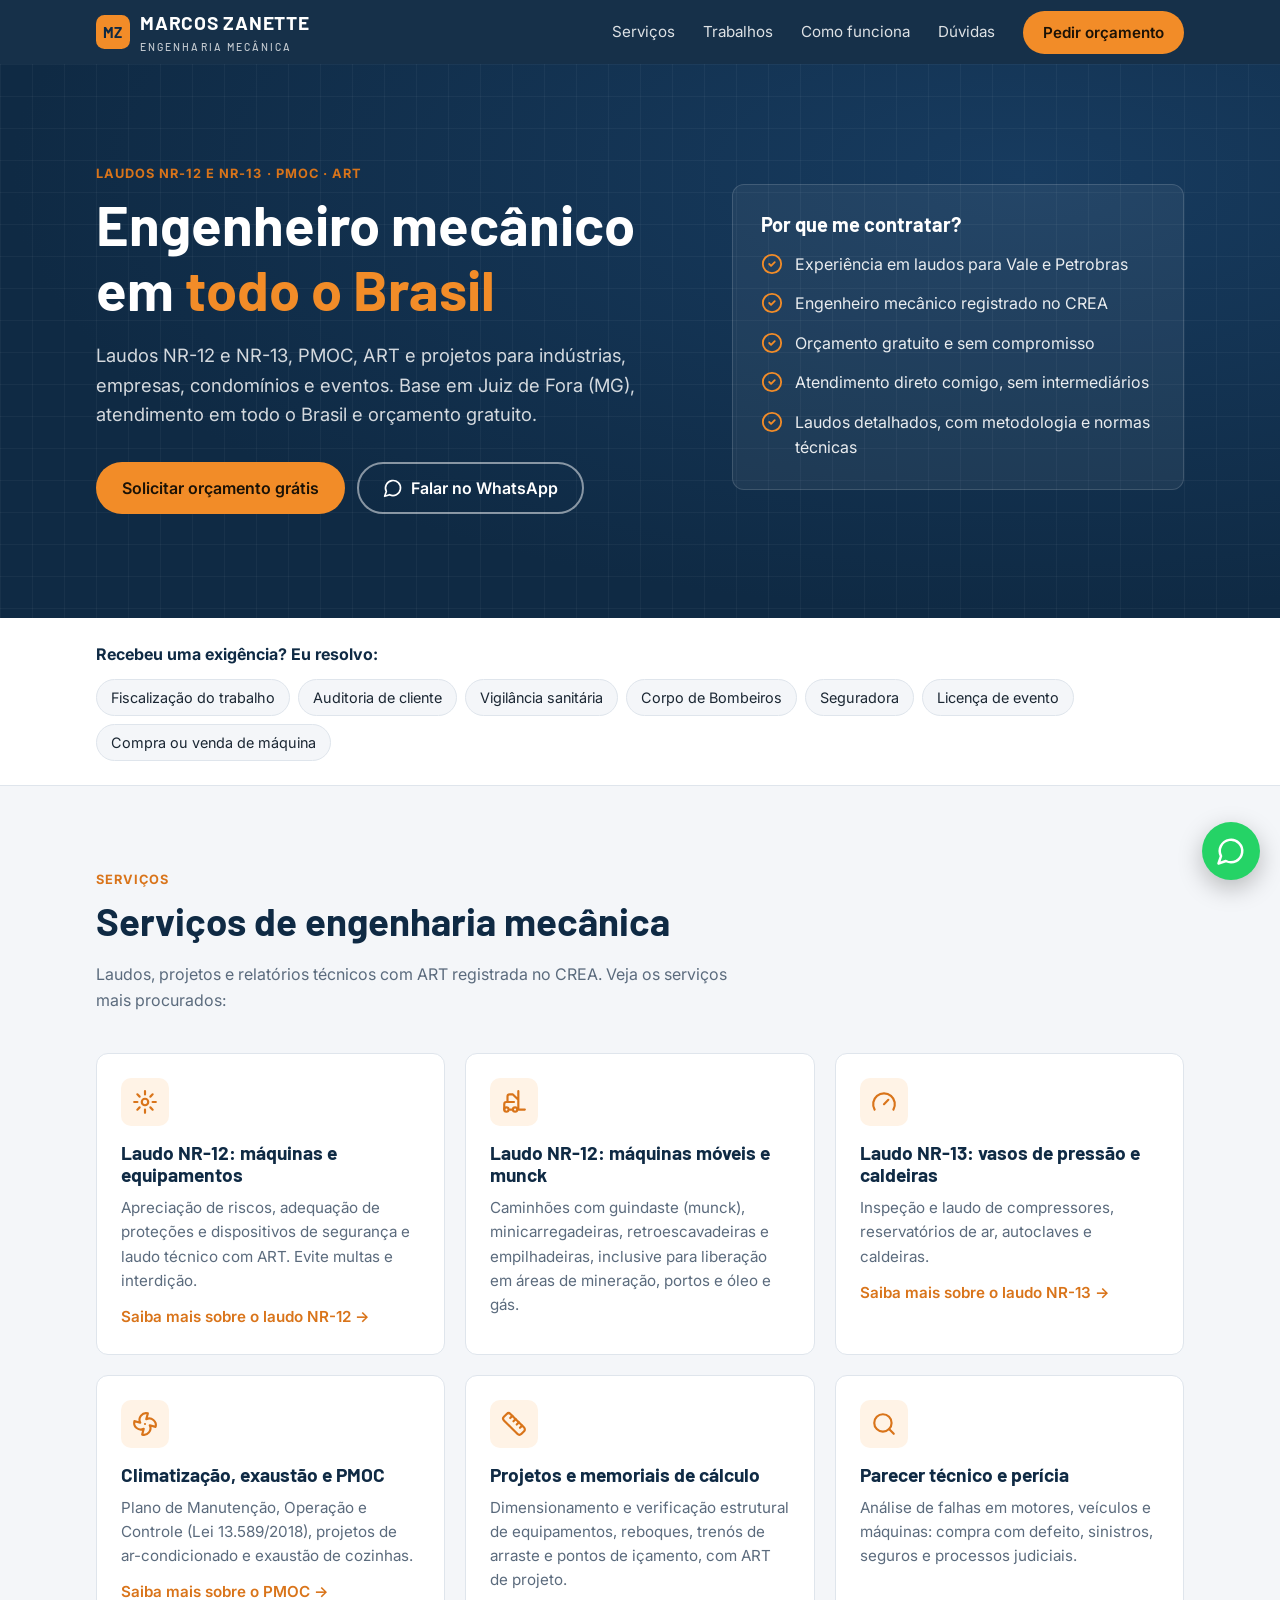
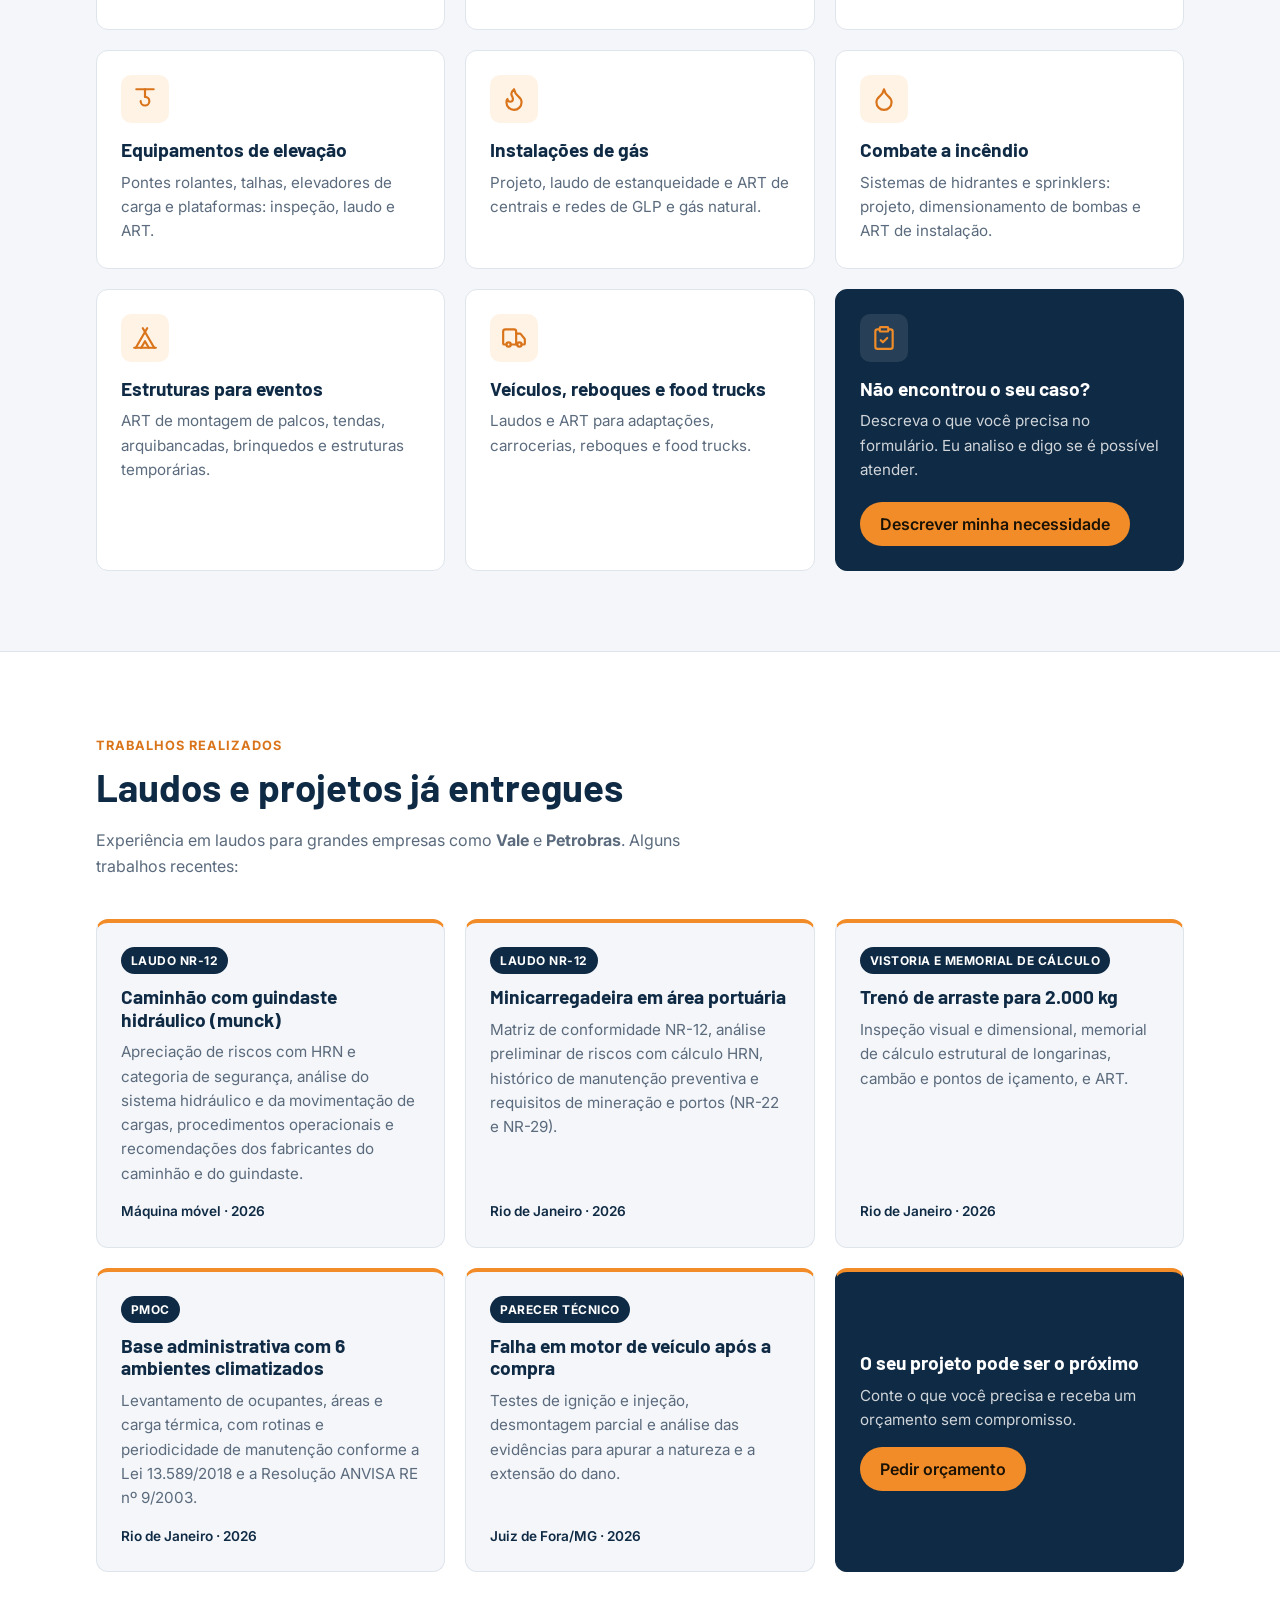
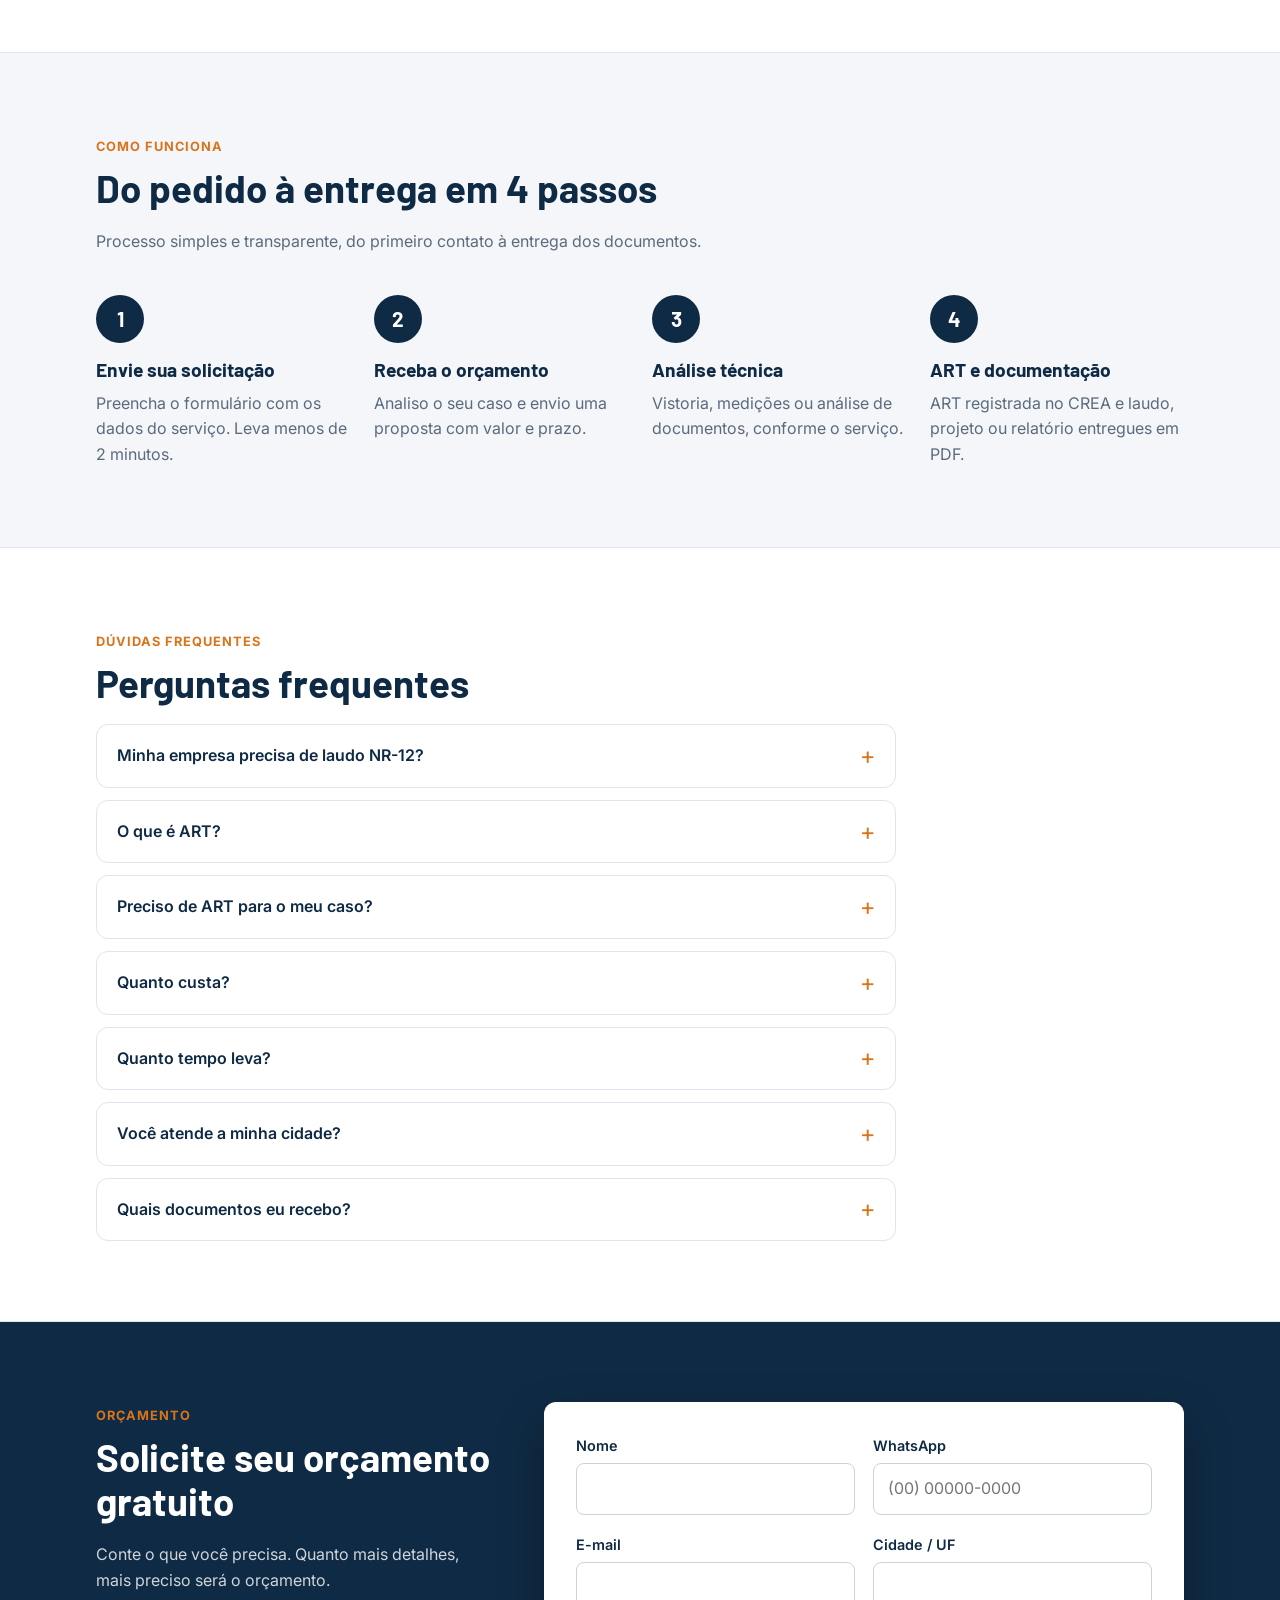
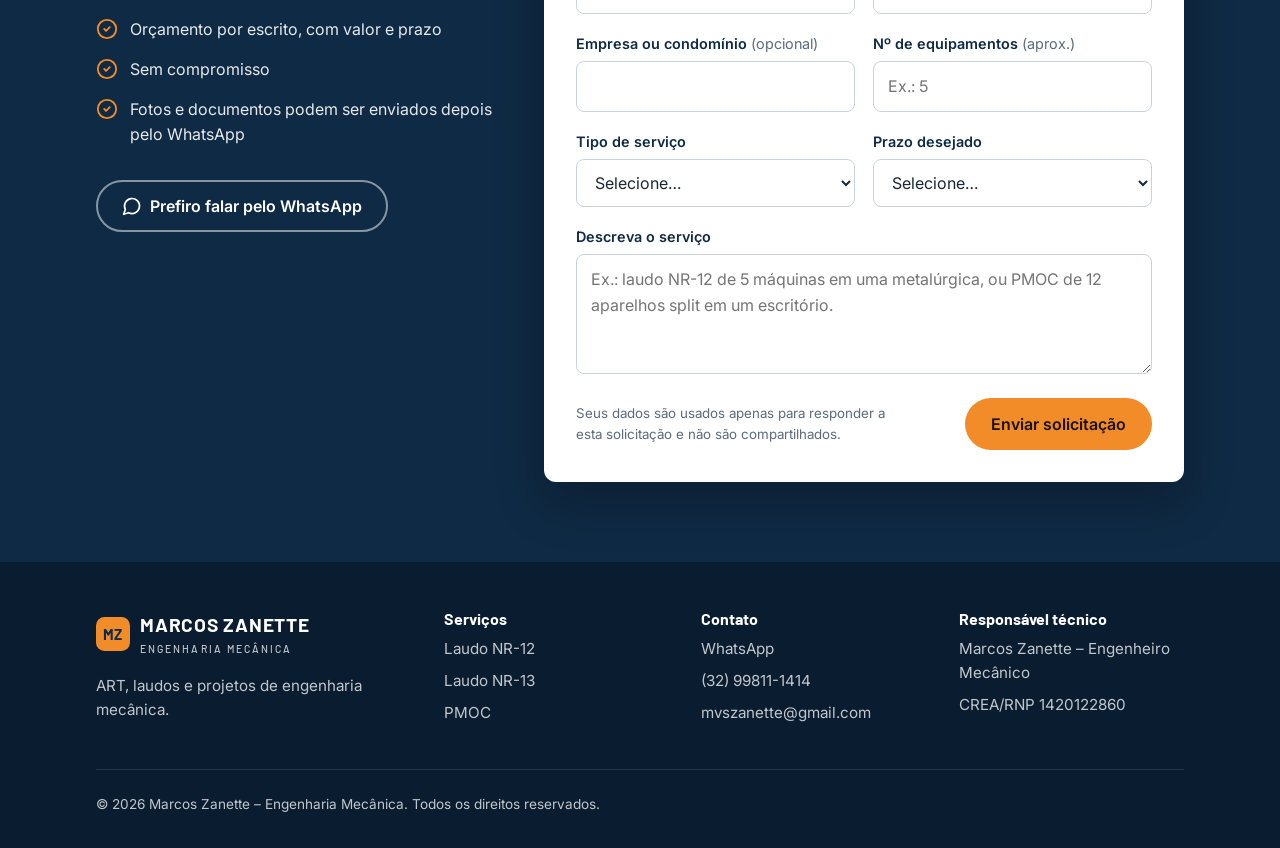
==== index.html @ cc874815 "Tira ênfase em rapidez e amplia o atendimento para todo o Brasil - Remove promessas de visita rápida" ====
<!doctype html>
<html lang="pt-BR">
<head>
  <meta charset="utf-8">
  <meta name="viewport" content="width=device-width, initial-scale=1">
  <title>Engenheiro Mecânico em Juiz de Fora e todo o Brasil | Laudos NR-12 e PMOC</title>
  <meta name="description" content="Engenheiro mecânico com base em Juiz de Fora (MG) e atendimento em todo o Brasil: laudo NR-12 de máquinas, laudo NR-13 de vasos de pressão e caldeiras, PMOC, ART, instalações de gás e estruturas para eventos. Orçamento gratuito.">
  <meta property="og:title" content="Marcos Zanette | Engenheiro Mecânico – atendimento em todo o Brasil">
  <meta property="og:description" content="Laudos NR-12 e NR-13, PMOC, ART e projetos de engenharia mecânica. Orçamento gratuito e sem compromisso.">
  <meta property="og:type" content="website">
  <meta property="og:locale" content="pt_BR">
  <link rel="icon" href="data:image/svg+xml,%3Csvg xmlns='http://www.w3.org/2000/svg' viewBox='0 0 32 32'%3E%3Crect width='32' height='32' rx='8' fill='%23f28c28'/%3E%3Ctext x='16' y='21.5' text-anchor='middle' font-family='Arial, sans-serif' font-weight='700' font-size='14' fill='%230f2a44'%3EMZ%3C/text%3E%3C/svg%3E">
  <link rel="preconnect" href="https://fonts.googleapis.com">
  <link rel="preconnect" href="https://fonts.gstatic.com" crossorigin>
  <link href="https://fonts.googleapis.com/css2?family=Barlow:wght@600;700&family=Inter:wght@400;500;600;700&display=swap" rel="stylesheet">
  <link rel="stylesheet" href="styles.css">
  <script src="config.js"></script>
  <script src="main.js" defer></script>
  <script type="application/ld+json">
  {
    "@context": "https://schema.org",
    "@type": "ProfessionalService",
    "name": "Marcos Zanette – Engenharia Mecânica",
    "description": "Engenheiro mecânico com base em Juiz de Fora (MG), atendendo todo o Brasil: laudos NR-12 e NR-13, PMOC, ART, projetos, instalações de gás e estruturas para eventos.",
    "telephone": "+55-32-99811-1414",
    "email": "mvszanette@gmail.com",
    "address": { "@type": "PostalAddress", "addressLocality": "Juiz de Fora", "addressRegion": "MG", "addressCountry": "BR" },
    "areaServed": "Brasil"
  }
  </script>
</head>
<body>

  <header class="site-header">
    <div class="container">
      <a class="logo" href="#inicio" aria-label="Marcos Zanette — início">
        <svg viewBox="0 0 32 32" aria-hidden="true"><rect width="32" height="32" rx="8" fill="#f28c28"/><text x="16" y="21.5" text-anchor="middle" font-family="Barlow, Arial, sans-serif" font-weight="700" font-size="14" fill="#0f2a44">MZ</text></svg>
        <span>MARCOS ZANETTE<small>ENGENHARIA MECÂNICA</small></span>
      </a>
      <nav class="nav" aria-label="Principal">
        <a href="#servicos">Serviços</a>
        <a href="#trabalhos">Trabalhos</a>
        <a href="#como-funciona">Como funciona</a>
        <a href="#duvidas">Dúvidas</a>
        <a class="btn btn-primary" href="#orcamento"><span class="only-lg">Pedir orçamento</span><span class="only-sm">Orçamento</span></a>
      </nav>
    </div>
  </header>

  <main>
    <!-- ============ HERO ============ -->
    <section class="hero" id="inicio">
      <div class="container hero-grid">
        <div>
          <span class="eyebrow">Laudos NR-12 e NR-13 · PMOC · ART</span>
          <h1>Engenheiro mecânico em <em>todo o Brasil</em></h1>
          <p class="lead">Laudos NR-12 e NR-13, PMOC, ART e projetos para indústrias, empresas, condomínios e eventos. Base em Juiz de Fora (MG), atendimento em todo o Brasil e orçamento gratuito.</p>
          <div class="hero-actions">
            <a class="btn btn-primary" href="#orcamento">Solicitar orçamento grátis</a>
            <a class="btn btn-outline" href="https://wa.me/5532998111414" data-whatsapp target="_blank" rel="noopener">
              <svg class="i" viewBox="0 0 24 24" aria-hidden="true"><path d="M7.9 20A9 9 0 1 0 4 16.1L2 22Z"/></svg>
              Falar no WhatsApp
            </a>
          </div>
        </div>
        <aside class="hero-card">
          <h2>Por que me contratar?</h2>
          <ul class="check-list">
            <li><svg class="i" viewBox="0 0 24 24" aria-hidden="true"><circle cx="12" cy="12" r="10"/><path d="m9 12 2 2 4-4"/></svg>Experiência em laudos para Vale e Petrobras</li>
            <li><svg class="i" viewBox="0 0 24 24" aria-hidden="true"><circle cx="12" cy="12" r="10"/><path d="m9 12 2 2 4-4"/></svg>Engenheiro mecânico registrado no CREA</li>
            <li><svg class="i" viewBox="0 0 24 24" aria-hidden="true"><circle cx="12" cy="12" r="10"/><path d="m9 12 2 2 4-4"/></svg>Orçamento gratuito e sem compromisso</li>
            <li><svg class="i" viewBox="0 0 24 24" aria-hidden="true"><circle cx="12" cy="12" r="10"/><path d="m9 12 2 2 4-4"/></svg>Atendimento direto comigo, sem intermediários</li>
            <li><svg class="i" viewBox="0 0 24 24" aria-hidden="true"><circle cx="12" cy="12" r="10"/><path d="m9 12 2 2 4-4"/></svg>Laudos detalhados, com metodologia e normas técnicas</li>
          </ul>
        </aside>
      </div>
    </section>

    <!-- ============ EXIGÊNCIAS ============ -->
    <section class="triggers" aria-label="Situações atendidas">
      <div class="container">
        <p>Recebeu uma exigência? Eu resolvo:</p>
        <ul class="chips">
          <li>Fiscalização do trabalho</li>
          <li>Auditoria de cliente</li>
          <li>Vigilância sanitária</li>
          <li>Corpo de Bombeiros</li>
          <li>Seguradora</li>
          <li>Licença de evento</li>
          <li>Compra ou venda de máquina</li>
        </ul>
      </div>
    </section>

    <!-- ============ SERVIÇOS ============ -->
    <section id="servicos">
      <div class="container">
        <span class="eyebrow">Serviços</span>
        <h2>Serviços de engenharia mecânica</h2>
        <p class="section-intro">Laudos, projetos e relatórios técnicos com ART registrada no CREA. Veja os serviços mais procurados:</p>

        <div class="services-grid">
          <article class="service">
            <div class="icon"><svg class="i" viewBox="0 0 24 24" aria-hidden="true"><circle cx="12" cy="12" r="3"/><path d="M12 2v3M12 19v3M4.93 4.93l2.12 2.12M16.95 16.95l2.12 2.12M2 12h3M19 12h3M4.93 19.07l2.12-2.12M16.95 7.05l2.12-2.12"/></svg></div>
            <h3>Laudo NR-12: máquinas e equipamentos</h3>
            <p>Apreciação de riscos, adequação de proteções e dispositivos de segurança e laudo técnico com ART. Evite multas e interdição.</p>
            <a class="more" href="laudo-nr12.html">Saiba mais sobre o laudo NR-12 →</a>
          </article>

          <article class="service">
            <div class="icon"><svg class="i" viewBox="0 0 24 24" aria-hidden="true"><path d="M12 12H5a2 2 0 0 0-2 2v5"/><circle cx="13" cy="19" r="2"/><circle cx="5" cy="19" r="2"/><path d="M8 19h3m5-17v17h6M6 12V7c0-1.1.9-2 2-2h3l5 5"/></svg></div>
            <h3>Laudo NR-12: máquinas móveis e munck</h3>
            <p>Caminhões com guindaste (munck), minicarregadeiras, retroescavadeiras e empilhadeiras, inclusive para liberação em áreas de mineração, portos e óleo e gás.</p>
          </article>

          <article class="service">
            <div class="icon"><svg class="i" viewBox="0 0 24 24" aria-hidden="true"><path d="m12 14 4-4"/><path d="M3.34 19a10 10 0 1 1 17.32 0"/></svg></div>
            <h3>Laudo NR-13: vasos de pressão e caldeiras</h3>
            <p>Inspeção e laudo de compressores, reservatórios de ar, autoclaves e caldeiras.</p>
            <a class="more" href="laudo-nr13.html">Saiba mais sobre o laudo NR-13 →</a>
          </article>

          <article class="service">
            <div class="icon"><svg class="i" viewBox="0 0 24 24" aria-hidden="true"><path d="M10.827 16.379a6.082 6.082 0 0 1-8.618-7.002l5.412 1.45a6.082 6.082 0 0 1 7.002-8.618l-1.45 5.412a6.082 6.082 0 0 1 8.618 7.002l-5.412-1.45a6.082 6.082 0 0 1-7.002 8.618l1.45-5.412Z"/><path d="M12 12v.01"/></svg></div>
            <h3>Climatização, exaustão e PMOC</h3>
            <p>Plano de Manutenção, Operação e Controle (Lei 13.589/2018), projetos de ar-condicionado e exaustão de cozinhas.</p>
            <a class="more" href="pmoc.html">Saiba mais sobre o PMOC →</a>
          </article>

          <article class="service">
            <div class="icon"><svg class="i" viewBox="0 0 24 24" aria-hidden="true"><path d="M21.3 15.3a2.4 2.4 0 0 1 0 3.4l-2.6 2.6a2.4 2.4 0 0 1-3.4 0L2.7 8.7a2.41 2.41 0 0 1 0-3.4l2.6-2.6a2.41 2.41 0 0 1 3.4 0Z"/><path d="m14.5 12.5 2-2"/><path d="m11.5 9.5 2-2"/><path d="m8.5 6.5 2-2"/><path d="m17.5 15.5 2-2"/></svg></div>
            <h3>Projetos e memoriais de cálculo</h3>
            <p>Dimensionamento e verificação estrutural de equipamentos, reboques, trenós de arraste e pontos de içamento, com ART de projeto.</p>
          </article>

          <article class="service">
            <div class="icon"><svg class="i" viewBox="0 0 24 24" aria-hidden="true"><circle cx="11" cy="11" r="8"/><path d="m21 21-4.3-4.3"/></svg></div>
            <h3>Parecer técnico e perícia</h3>
            <p>Análise de falhas em motores, veículos e máquinas: compra com defeito, sinistros, seguros e processos judiciais.</p>
          </article>

          <article class="service">
            <div class="icon"><svg class="i" viewBox="0 0 24 24" aria-hidden="true"><path d="M4 3h16"/><path d="M12 3v7"/><path d="M12 10a4 4 0 1 1-4 4"/></svg></div>
            <h3>Equipamentos de elevação</h3>
            <p>Pontes rolantes, talhas, elevadores de carga e plataformas: inspeção, laudo e ART.</p>
          </article>

          <article class="service">
            <div class="icon"><svg class="i" viewBox="0 0 24 24" aria-hidden="true"><path d="M8.5 14.5A2.5 2.5 0 0 0 11 12c0-1.38-.5-2-1-3-1.072-2.143-.224-4.054 2-6 .5 2.5 2 4.9 4 6.5 2 1.6 3 3.5 3 5.5a7 7 0 1 1-14 0c0-1.153.433-2.294 1-3a2.5 2.5 0 0 0 2.5 2.5z"/></svg></div>
            <h3>Instalações de gás</h3>
            <p>Projeto, laudo de estanqueidade e ART de centrais e redes de GLP e gás natural.</p>
          </article>

          <article class="service">
            <div class="icon"><svg class="i" viewBox="0 0 24 24" aria-hidden="true"><path d="M12 22a7 7 0 0 0 7-7c0-2-1-3.9-3-5.5s-3.5-4-4-6.5c-.5 2.5-2 4.9-4 6.5C6 11.1 5 13 5 15a7 7 0 0 0 7 7z"/></svg></div>
            <h3>Combate a incêndio</h3>
            <p>Sistemas de hidrantes e sprinklers: projeto, dimensionamento de bombas e ART de instalação.</p>
          </article>

          <article class="service">
            <div class="icon"><svg class="i" viewBox="0 0 24 24" aria-hidden="true"><path d="M3.5 21 14 3"/><path d="M20.5 21 10 3"/><path d="M15.5 21 12 15l-3.5 6"/><path d="M2 21h20"/></svg></div>
            <h3>Estruturas para eventos</h3>
            <p>ART de montagem de palcos, tendas, arquibancadas, brinquedos e estruturas temporárias.</p>
          </article>

          <article class="service">
            <div class="icon"><svg class="i" viewBox="0 0 24 24" aria-hidden="true"><path d="M14 18V6a2 2 0 0 0-2-2H4a2 2 0 0 0-2 2v11a1 1 0 0 0 1 1h2"/><path d="M15 18H9"/><path d="M19 18h2a1 1 0 0 0 1-1v-3.65a1 1 0 0 0-.22-.624l-3.48-4.35A1 1 0 0 0 17.52 8H14"/><circle cx="17" cy="18" r="2"/><circle cx="7" cy="18" r="2"/></svg></div>
            <h3>Veículos, reboques e food trucks</h3>
            <p>Laudos e ART para adaptações, carrocerias, reboques e food trucks.</p>
          </article>

          <article class="service service-cta">
            <div>
              <div class="icon"><svg class="i" viewBox="0 0 24 24" aria-hidden="true"><rect x="8" y="2" width="8" height="4" rx="1"/><path d="M16 4h2a2 2 0 0 1 2 2v14a2 2 0 0 1-2 2H6a2 2 0 0 1-2-2V6a2 2 0 0 1 2-2h2"/><path d="m9 14 2 2 4-4"/></svg></div>
              <h3>Não encontrou o seu caso?</h3>
              <p>Descreva o que você precisa no formulário. Eu analiso e digo se é possível atender.</p>
            </div>
            <a class="btn btn-primary" href="#orcamento">Descrever minha necessidade</a>
          </article>
        </div>
      </div>
    </section>

    <!-- ============ TRABALHOS ============ -->
    <!-- Apenas descrições do tipo de trabalho: os laudos são confidenciais e não devem ser publicados. -->
    <section class="steps-section" id="trabalhos">
      <div class="container">
        <span class="eyebrow">Trabalhos realizados</span>
        <h2>Laudos e projetos já entregues</h2>
        <p class="section-intro">Experiência em laudos para grandes empresas como <strong>Vale</strong> e <strong>Petrobras</strong>. Alguns trabalhos recentes:</p>
        <div class="portfolio-grid">
          <article class="case">
            <span class="case-tag">Laudo NR-12</span>
            <h3>Caminhão com guindaste hidráulico (munck)</h3>
            <p>Apreciação de riscos com HRN e categoria de segurança, análise do sistema hidráulico e da movimentação de cargas, procedimentos operacionais e recomendações dos fabricantes do caminhão e do guindaste.</p>
            <span class="case-meta">Máquina móvel · 2026</span>
          </article>
          <article class="case">
            <span class="case-tag">Laudo NR-12</span>
            <h3>Minicarregadeira em área portuária</h3>
            <p>Matriz de conformidade NR-12, análise preliminar de riscos com cálculo HRN, histórico de manutenção preventiva e requisitos de mineração e portos (NR-22 e NR-29).</p>
            <span class="case-meta">Rio de Janeiro · 2026</span>
          </article>
          <article class="case">
            <span class="case-tag">Vistoria e memorial de cálculo</span>
            <h3>Trenó de arraste para 2.000 kg</h3>
            <p>Inspeção visual e dimensional, memorial de cálculo estrutural de longarinas, cambão e pontos de içamento, e ART.</p>
            <span class="case-meta">Rio de Janeiro · 2026</span>
          </article>
          <article class="case">
            <span class="case-tag">PMOC</span>
            <h3>Base administrativa com 6 ambientes climatizados</h3>
            <p>Levantamento de ocupantes, áreas e carga térmica, com rotinas e periodicidade de manutenção conforme a Lei 13.589/2018 e a Resolução ANVISA RE nº 9/2003.</p>
            <span class="case-meta">Rio de Janeiro · 2026</span>
          </article>
          <article class="case">
            <span class="case-tag">Parecer técnico</span>
            <h3>Falha em motor de veículo após a compra</h3>
            <p>Testes de ignição e injeção, desmontagem parcial e análise das evidências para apurar a natureza e a extensão do dano.</p>
            <span class="case-meta">Juiz de Fora/MG · 2026</span>
          </article>
          <article class="case case-cta">
            <h3>O seu projeto pode ser o próximo</h3>
            <p>Conte o que você precisa e receba um orçamento sem compromisso.</p>
            <a class="btn btn-primary" href="#orcamento">Pedir orçamento</a>
          </article>
        </div>
      </div>
    </section>

    <!-- ============ COMO FUNCIONA ============ -->
    <section id="como-funciona">
      <div class="container">
        <span class="eyebrow">Como funciona</span>
        <h2>Do pedido à entrega em 4 passos</h2>
        <p class="section-intro">Processo simples e transparente, do primeiro contato à entrega dos documentos.</p>
        <ol class="steps">
          <li>
            <h3>Envie sua solicitação</h3>
            <p>Preencha o formulário com os dados do serviço. Leva menos de 2 minutos.</p>
          </li>
          <li>
            <h3>Receba o orçamento</h3>
            <p>Analiso o seu caso e envio uma proposta com valor e prazo.</p>
          </li>
          <li>
            <h3>Análise técnica</h3>
            <p>Vistoria, medições ou análise de documentos, conforme o serviço.</p>
          </li>
          <li>
            <h3>ART e documentação</h3>
            <p>ART registrada no CREA e laudo, projeto ou relatório entregues em PDF.</p>
          </li>
        </ol>
      </div>
    </section>

    <!-- ============ DÚVIDAS ============ -->
    <section class="steps-section" id="duvidas">
      <div class="container">
        <span class="eyebrow">Dúvidas frequentes</span>
        <h2>Perguntas frequentes</h2>
        <div class="faq">
          <details>
            <summary>Minha empresa precisa de laudo NR-12?</summary>
            <p>A NR-12 vale para máquinas e equipamentos usados no trabalho, em qualquer empresa que tenha funcionários operando máquinas. Ela exige, entre outros pontos, a apreciação de riscos e a adequação de proteções e dispositivos de segurança. O laudo técnico com ART documenta essa adequação e é o que costuma ser apresentado em fiscalizações do trabalho e auditorias.</p>
          </details>
          <details>
            <summary>O que é ART?</summary>
            <p>A Anotação de Responsabilidade Técnica (ART), instituída pela Lei 6.496/1977, é o documento registrado no CREA que identifica o profissional responsável por um serviço de engenharia — projeto, laudo, instalação, manutenção ou vistoria. É exigida por prefeituras, Corpo de Bombeiros, órgãos fiscalizadores e frequentemente solicitada por seguradoras e organizadores de eventos.</p>
          </details>
          <details>
            <summary>Preciso de ART para o meu caso?</summary>
            <p>Geralmente sim, quando o serviço envolve equipamentos, instalações ou estruturas que oferecem risco: ar-condicionado em ambientes coletivos (PMOC), vasos de pressão, gás, estruturas de eventos, máquinas industriais, entre outros. Na dúvida, descreva sua situação no formulário e eu te oriento sem compromisso.</p>
          </details>
          <details>
            <summary>Quanto custa?</summary>
            <p>Depende do tipo de serviço, da quantidade de máquinas ou equipamentos e da necessidade de vistoria. O orçamento é gratuito e informa separadamente os honorários e a taxa de registro da ART cobrada pelo CREA. Para agilizar, informe no formulário quantos equipamentos são.</p>
          </details>
          <details>
            <summary>Quanto tempo leva?</summary>
            <p>O prazo é combinado no orçamento, conforme o tipo de serviço e a necessidade de vistoria, ensaios ou projeto. As visitas técnicas são agendadas com antecedência, em data combinada com você.</p>
          </details>
          <details>
            <summary>Você atende a minha cidade?</summary>
            <p>Sim. Tenho base em Juiz de Fora (MG) e atendo em todo o Brasil. Para serviços fora da região, o deslocamento é considerado no orçamento.</p>
          </details>
          <details>
            <summary>Quais documentos eu recebo?</summary>
            <p>Você recebe a ART registrada no CREA e, conforme o serviço, o laudo técnico, relatório, projeto ou PMOC, em PDF com assinatura digital.</p>
          </details>
        </div>
      </div>
    </section>

    <!-- ============ ORÇAMENTO ============ -->
    <section class="quote-section" id="orcamento">
      <div class="container quote-grid">
        <div class="quote-info">
          <span class="eyebrow">Orçamento</span>
          <h2>Solicite seu orçamento gratuito</h2>
          <p>Conte o que você precisa. Quanto mais detalhes, mais preciso será o orçamento.</p>
          <ul class="check-list">
            <li><svg class="i" viewBox="0 0 24 24" aria-hidden="true"><circle cx="12" cy="12" r="10"/><path d="m9 12 2 2 4-4"/></svg>Orçamento por escrito, com valor e prazo</li>
            <li><svg class="i" viewBox="0 0 24 24" aria-hidden="true"><circle cx="12" cy="12" r="10"/><path d="m9 12 2 2 4-4"/></svg>Sem compromisso</li>
            <li><svg class="i" viewBox="0 0 24 24" aria-hidden="true"><circle cx="12" cy="12" r="10"/><path d="m9 12 2 2 4-4"/></svg>Fotos e documentos podem ser enviados depois pelo WhatsApp</li>
          </ul>
          <a class="btn btn-outline" href="https://wa.me/5532998111414" data-whatsapp target="_blank" rel="noopener">
            <svg class="i" viewBox="0 0 24 24" aria-hidden="true"><path d="M7.9 20A9 9 0 1 0 4 16.1L2 22Z"/></svg>
            Prefiro falar pelo WhatsApp
          </a>
        </div>

        <!-- O envio é feito pelo FormSubmit (gratuito). O e-mail de destino é definido em config.js. -->
        <form class="quote-form" id="form-orcamento" action="https://formsubmit.co/mvszanette@gmail.com" method="POST">
          <input type="hidden" name="_subject" value="Nova solicitação de orçamento pelo site">
          <input type="hidden" name="_template" value="table">
          <input type="hidden" name="_captcha" value="false">
          <input type="hidden" name="_next" value="">
          <input type="hidden" name="_autoresponse" value="Olá! Recebi sua solicitação de orçamento e vou retornar pelo WhatsApp ou e-mail. Obrigado pelo contato! — Marcos Zanette, Engenheiro Mecânico">
          <input type="text" name="_honey" class="honeypot" tabindex="-1" autocomplete="off" aria-hidden="true">

          <div class="form-grid">
            <div class="field">
              <label for="f-nome">Nome</label>
              <input id="f-nome" name="Nome" type="text" autocomplete="name" required>
            </div>
            <div class="field">
              <label for="f-whats">WhatsApp</label>
              <input id="f-whats" name="WhatsApp" type="tel" autocomplete="tel" inputmode="tel" placeholder="(00) 00000-0000" required>
            </div>
            <div class="field">
              <label for="f-email">E-mail</label>
              <input id="f-email" name="email" type="email" autocomplete="email" required>
            </div>
            <div class="field">
              <label for="f-cidade">Cidade / UF</label>
              <input id="f-cidade" name="Cidade" type="text" autocomplete="address-level2" required>
            </div>
            <div class="field">
              <label for="f-empresa">Empresa ou condomínio <span class="optional">(opcional)</span></label>
              <input id="f-empresa" name="Empresa" type="text" autocomplete="organization">
            </div>
            <div class="field">
              <label for="f-qtd">Nº de equipamentos <span class="optional">(aprox.)</span></label>
              <input id="f-qtd" name="Quantidade" type="text" inputmode="numeric" placeholder="Ex.: 5">
            </div>
            <div class="field">
              <label for="f-servico">Tipo de serviço</label>
              <select id="f-servico" name="Serviço" required>
                <option value="" disabled selected>Selecione…</option>
                <option>Laudo NR-12 (máquinas e equipamentos)</option>
                <option>Laudo NR-12 (máquinas móveis / munck)</option>
                <option>Laudo NR-13 (vasos de pressão / caldeiras)</option>
                <option>Climatização / PMOC</option>
                <option>Projeto / memorial de cálculo</option>
                <option>Parecer técnico / perícia</option>
                <option>Equipamentos de elevação</option>
                <option>Instalações de gás</option>
                <option>Combate a incêndio</option>
                <option>Estruturas para eventos</option>
                <option>Veículos / reboques / food trucks</option>
                <option>Outro / não sei</option>
              </select>
            </div>
            <div class="field">
              <label for="f-prazo">Prazo desejado</label>
              <select id="f-prazo" name="Prazo" required>
                <option value="" disabled selected>Selecione…</option>
                <option>Até 1 mês</option>
                <option>De 1 a 3 meses</option>
                <option>Sem data definida</option>
              </select>
            </div>
            <div class="field full">
              <label for="f-desc">Descreva o serviço</label>
              <textarea id="f-desc" name="Descrição" placeholder="Ex.: laudo NR-12 de 5 máquinas em uma metalúrgica, ou PMOC de 12 aparelhos split em um escritório." required></textarea>
            </div>
          </div>

          <div class="form-footer">
            <small>Seus dados são usados apenas para responder a esta solicitação e não são compartilhados.</small>
            <button class="btn btn-primary" type="submit">Enviar solicitação</button>
          </div>
        </form>
      </div>
    </section>
  </main>

  <footer class="site-footer">
    <div class="container">
      <div class="footer-grid">
        <div>
          <a class="logo" href="#inicio" aria-label="Marcos Zanette — início">
            <svg viewBox="0 0 32 32" aria-hidden="true"><rect width="32" height="32" rx="8" fill="#f28c28"/><text x="16" y="21.5" text-anchor="middle" font-family="Barlow, Arial, sans-serif" font-weight="700" font-size="14" fill="#0f2a44">MZ</text></svg>
            <span style="color:#fff">MARCOS ZANETTE<small>ENGENHARIA MECÂNICA</small></span>
          </a>
          <p style="margin-top:16px">ART, laudos e projetos de engenharia mecânica.</p>
        </div>
        <div>
          <h3>Serviços</h3>
          <ul>
            <li><a href="laudo-nr12.html">Laudo NR-12</a></li>
            <li><a href="laudo-nr13.html">Laudo NR-13</a></li>
            <li><a href="pmoc.html">PMOC</a></li>
          </ul>
        </div>
        <div>
          <h3>Contato</h3>
          <ul>
            <li><a href="https://wa.me/5532998111414" data-whatsapp target="_blank" rel="noopener">WhatsApp</a></li>
            <li><a href="tel:+5532998111414" data-tel>(32) 99811-1414</a></li>
            <li><a href="mailto:mvszanette@gmail.com" data-email>mvszanette@gmail.com</a></li>
          </ul>
        </div>
        <div>
          <h3>Responsável técnico</h3>
          <ul>
            <li data-config="engenheiro">Marcos Zanette – Engenheiro Mecânico</li>
            <li data-config="crea">CREA/RNP 1420122860</li>
          </ul>
        </div>
      </div>
      <div class="footer-bottom">© <span id="ano">2026</span> Marcos Zanette – Engenharia Mecânica. Todos os direitos reservados.</div>
    </div>
  </footer>

  <a class="whatsapp-float" href="https://wa.me/5532998111414" data-whatsapp target="_blank" rel="noopener" aria-label="Falar no WhatsApp">
    <svg class="i" viewBox="0 0 24 24" aria-hidden="true"><path d="M7.9 20A9 9 0 1 0 4 16.1L2 22Z"/></svg>
  </a>

</body>
</html>
---- styles.css ----
:root {
  --navy: #0f2a44;
  --navy-2: #173b5f;
  --accent: #f28c28;
  --accent-dark: #d9741a;
  --bg: #f4f6f9;
  --card: #ffffff;
  --text: #1b2733;
  --muted: #5b6b7d;
  --border: #dfe5ec;
  --radius: 12px;
  --shadow: 0 6px 24px rgba(15, 42, 68, 0.08);
  --font-head: "Barlow", system-ui, sans-serif;
  --font-body: "Inter", system-ui, -apple-system, "Segoe UI", Roboto, sans-serif;
}

*,
*::before,
*::after {
  box-sizing: border-box;
}

html {
  scroll-behavior: smooth;
  scroll-padding-top: 64px;
}

body {
  margin: 0;
  font-family: var(--font-body);
  font-size: 16px;
  line-height: 1.6;
  color: var(--text);
  background: var(--bg);
}

img,
svg {
  display: block;
}

a {
  color: inherit;
}

h1,
h2,
h3 {
  font-family: var(--font-head);
  line-height: 1.15;
  margin: 0 0 0.5em;
}

h2 {
  font-size: clamp(1.75rem, 3.5vw, 2.4rem);
  color: var(--navy);
}

h3 {
  font-size: 1.2rem;
  color: var(--navy);
}

p {
  margin: 0 0 1em;
}

.container {
  width: 100%;
  max-width: 1120px;
  margin: 0 auto;
  padding: 0 16px;
}

section {
  padding: 80px 0;
}

.eyebrow {
  display: inline-block;
  font-size: 0.8rem;
  font-weight: 700;
  letter-spacing: 0.08em;
  text-transform: uppercase;
  color: var(--accent-dark);
  margin-bottom: 8px;
}

.section-intro {
  max-width: 640px;
  color: var(--muted);
  margin-bottom: 40px;
}

/* ---------- Botões ---------- */
.btn {
  display: inline-flex;
  align-items: center;
  justify-content: center;
  gap: 8px;
  padding: 14px 24px;
  border-radius: 999px;
  border: 2px solid transparent;
  font: 600 1rem var(--font-body);
  text-decoration: none;
  cursor: pointer;
  transition: background 0.15s, color 0.15s, border-color 0.15s, transform 0.15s;
}

.btn:hover {
  transform: translateY(-1px);
}

.btn:focus-visible,
a:focus-visible,
input:focus-visible,
select:focus-visible,
textarea:focus-visible,
summary:focus-visible {
  outline: 3px solid var(--accent);
  outline-offset: 2px;
}

.btn-primary {
  background: var(--accent);
  color: #1b1206;
}

.btn-primary:hover {
  background: var(--accent-dark);
}

.btn-outline {
  border-color: rgba(255, 255, 255, 0.5);
  color: #fff;
}

.btn-outline:hover {
  border-color: #fff;
  background: rgba(255, 255, 255, 0.08);
}

.btn svg {
  width: 20px;
  height: 20px;
}

/* ---------- Cabeçalho ---------- */
.site-header {
  position: sticky;
  top: 0;
  z-index: 50;
  background: rgba(15, 42, 68, 0.97);
  backdrop-filter: blur(6px);
  color: #fff;
}

.site-header .container {
  display: flex;
  align-items: center;
  justify-content: space-between;
  height: 64px;
  gap: 16px;
}

.logo {
  display: flex;
  align-items: center;
  gap: 10px;
  text-decoration: none;
  font-family: var(--font-head);
  font-weight: 700;
  font-size: 1.2rem;
  letter-spacing: 0.04em;
}

.logo svg {
  flex: none;
  width: 34px;
  height: 34px;
}

.logo span {
  white-space: nowrap;
}

.logo small {
  display: block;
  font-size: 0.65rem;
  font-weight: 500;
  letter-spacing: 0.2em;
  opacity: 0.75;
}

.nav {
  display: flex;
  align-items: center;
  gap: 28px;
}

.nav a {
  text-decoration: none;
  font-size: 0.95rem;
  opacity: 0.85;
}

.nav a:hover {
  opacity: 1;
}

.nav .btn {
  padding: 10px 18px;
  opacity: 1;
}

.only-sm {
  display: none;
}

/* ---------- Hero ---------- */
.hero {
  position: relative;
  color: #fff;
  padding: 96px 0 104px;
  background:
    linear-gradient(rgba(255, 255, 255, 0.04) 1px, transparent 1px) 0 0 / 32px 32px,
    linear-gradient(90deg, rgba(255, 255, 255, 0.04) 1px, transparent 1px) 0 0 / 32px 32px,
    radial-gradient(ellipse at 80% 20%, var(--navy-2), var(--navy) 70%);
  overflow: hidden;
}

.hero-grid {
  display: grid;
  grid-template-columns: 1.3fr 1fr;
  gap: 48px;
  align-items: center;
}

.hero h1 {
  font-size: clamp(2.2rem, 5vw, 3.5rem);
  margin-bottom: 20px;
}

.hero h1 em {
  font-style: normal;
  color: var(--accent);
}

.hero .lead {
  font-size: 1.15rem;
  color: rgba(255, 255, 255, 0.82);
  max-width: 560px;
  margin-bottom: 32px;
}

.hero-actions {
  display: flex;
  flex-wrap: wrap;
  gap: 12px;
}

.hero-card {
  background: rgba(255, 255, 255, 0.06);
  border: 1px solid rgba(255, 255, 255, 0.14);
  border-radius: var(--radius);
  padding: 28px;
}

.hero-card h2 {
  color: #fff;
  font-size: 1.25rem;
  margin-bottom: 16px;
}

.check-list {
  list-style: none;
  margin: 0;
  padding: 0;
  display: grid;
  gap: 14px;
}

.check-list li {
  display: flex;
  gap: 12px;
  align-items: flex-start;
  color: rgba(255, 255, 255, 0.9);
}

.check-list svg {
  flex: none;
  width: 22px;
  height: 22px;
  color: var(--accent);
  margin-top: 1px;
}

/* ---------- Faixa de exigências ---------- */
.triggers {
  padding: 24px 0;
  background: var(--card);
  border-bottom: 1px solid var(--border);
}

.triggers .container {
  display: flex;
  flex-wrap: wrap;
  align-items: center;
  gap: 12px 20px;
}

.triggers p {
  margin: 0;
  font-weight: 700;
  color: var(--navy);
}

.chips {
  list-style: none;
  margin: 0;
  padding: 0;
  display: flex;
  flex-wrap: wrap;
  gap: 8px;
}

.chips li {
  padding: 6px 14px;
  border: 1px solid var(--border);
  border-radius: 999px;
  background: var(--bg);
  font-size: 0.9rem;
}

/* ---------- Páginas de serviço ---------- */
.page-hero {
  padding: 64px 0 72px;
}

.page-hero h1 {
  font-size: clamp(2rem, 4.5vw, 3rem);
}

.crumbs {
  font-size: 0.9rem;
  color: rgba(255, 255, 255, 0.65);
  margin-bottom: 20px;
}

.crumbs a {
  color: rgba(255, 255, 255, 0.85);
}

.split {
  display: grid;
  grid-template-columns: 1fr 1fr;
  gap: 24px;
}

.panel {
  background: var(--card);
  border: 1px solid var(--border);
  border-radius: var(--radius);
  padding: 28px;
}

.panel h2 {
  font-size: 1.5rem;
  margin-bottom: 20px;
}

.check-list.dark li {
  color: var(--text);
}

.check-list.dark svg {
  color: var(--accent-dark);
}

/* ---------- Serviços ---------- */
.services-grid {
  display: grid;
  grid-template-columns: repeat(3, 1fr);
  gap: 20px;
}

.service {
  background: var(--card);
  border: 1px solid var(--border);
  border-radius: var(--radius);
  padding: 24px;
  transition: box-shadow 0.2s, transform 0.2s;
}

.service:hover {
  box-shadow: var(--shadow);
  transform: translateY(-2px);
}

.service .icon {
  width: 48px;
  height: 48px;
  border-radius: 10px;
  display: grid;
  place-items: center;
  background: #fff3e6;
  color: var(--accent-dark);
  margin-bottom: 16px;
}

.service .icon svg {
  width: 26px;
  height: 26px;
}

.service p {
  color: var(--muted);
  font-size: 0.95rem;
  margin: 0;
}

.service .more {
  display: inline-block;
  margin-top: 12px;
  font-size: 0.95rem;
  font-weight: 600;
  color: var(--accent-dark);
  text-decoration: none;
}

.service .more:hover {
  text-decoration: underline;
}

.service-cta {
  background: var(--navy);
  border-color: var(--navy);
  color: #fff;
  display: flex;
  flex-direction: column;
  justify-content: space-between;
}

.service-cta h3 {
  color: #fff;
}

.service-cta p {
  color: rgba(255, 255, 255, 0.8);
  margin-bottom: 20px;
}

.service-cta .icon {
  background: rgba(255, 255, 255, 0.1);
  color: var(--accent);
}

.service-cta .btn {
  align-self: flex-start;
  padding: 10px 18px;
}

/* ---------- Trabalhos realizados ---------- */
.portfolio-grid {
  display: grid;
  grid-template-columns: repeat(3, 1fr);
  gap: 20px;
}

.case {
  display: flex;
  flex-direction: column;
  background: var(--bg);
  border: 1px solid var(--border);
  border-top: 4px solid var(--accent);
  border-radius: var(--radius);
  padding: 24px;
}

.case-tag {
  align-self: flex-start;
  margin-bottom: 12px;
  padding: 4px 10px;
  border-radius: 999px;
  background: var(--navy);
  color: #fff;
  font-size: 0.75rem;
  font-weight: 700;
  letter-spacing: 0.04em;
  text-transform: uppercase;
}

.case p {
  flex: 1;
  color: var(--muted);
  font-size: 0.95rem;
}

.case-meta {
  font-size: 0.85rem;
  font-weight: 600;
  color: var(--navy);
}

.case-cta {
  justify-content: center;
  background: var(--navy);
  border-color: var(--navy);
  border-top-color: var(--accent);
}

.case-cta h3 {
  color: #fff;
}

.case-cta p {
  flex: 0;
  color: rgba(255, 255, 255, 0.8);
}

.case-cta .btn {
  align-self: flex-start;
  padding: 10px 18px;
}

/* Metodologia (6 passos em 3 colunas) */
.steps.six {
  grid-template-columns: repeat(3, 1fr);
  row-gap: 36px;
}

.norms {
  margin-top: 40px;
}

.norms h3 {
  margin-bottom: 12px;
}

/* ---------- Como funciona ---------- */
.steps-section {
  background: var(--card);
  border-top: 1px solid var(--border);
  border-bottom: 1px solid var(--border);
}

.steps {
  list-style: none;
  margin: 0;
  padding: 0;
  display: grid;
  grid-template-columns: repeat(4, 1fr);
  gap: 24px;
  counter-reset: step;
}

.steps li {
  counter-increment: step;
  position: relative;
  padding-top: 64px;
}

.steps li::before {
  content: counter(step);
  position: absolute;
  top: 0;
  left: 0;
  width: 48px;
  height: 48px;
  border-radius: 50%;
  display: grid;
  place-items: center;
  font: 700 1.3rem var(--font-head);
  background: var(--navy);
  color: #fff;
}

.steps li p {
  color: var(--muted);
  margin: 0;
}

/* ---------- FAQ ---------- */
.faq {
  max-width: 800px;
  display: grid;
  gap: 12px;
}

.faq details {
  border: 1px solid var(--border);
  border-radius: var(--radius);
  background: var(--card);
}

.faq summary {
  cursor: pointer;
  list-style: none;
  padding: 18px 56px 18px 20px;
  font-weight: 600;
  color: var(--navy);
  position: relative;
}

.faq summary::-webkit-details-marker {
  display: none;
}

.faq summary::after {
  content: "+";
  position: absolute;
  right: 20px;
  top: 50%;
  transform: translateY(-50%);
  font-size: 1.5rem;
  font-weight: 400;
  color: var(--accent-dark);
}

.faq details[open] summary::after {
  content: "–";
}

.faq details p {
  padding: 0 20px 18px;
  margin: 0;
  color: var(--muted);
}

/* ---------- Orçamento ---------- */
.quote-section {
  background: var(--navy);
  color: #fff;
}

.quote-section h2 {
  color: #fff;
}

.quote-grid {
  display: grid;
  grid-template-columns: 1fr 1.6fr;
  gap: 48px;
  align-items: start;
}

.quote-info p {
  color: rgba(255, 255, 255, 0.8);
}

.quote-info .check-list {
  margin: 24px 0 32px;
}

.quote-form {
  background: var(--card);
  color: var(--text);
  border-radius: var(--radius);
  padding: 32px;
  box-shadow: 0 20px 48px rgba(0, 0, 0, 0.25);
}

.form-grid {
  display: grid;
  grid-template-columns: 1fr 1fr;
  align-items: end;
  gap: 18px;
}

.field {
  display: flex;
  flex-direction: column;
  gap: 6px;
}

.field.full {
  grid-column: 1 / -1;
}

.field label {
  font-weight: 600;
  font-size: 0.9rem;
  color: var(--navy);
}

.field label .optional {
  font-weight: 400;
  color: var(--muted);
}

.field input,
.field select,
.field textarea {
  font: inherit;
  color: inherit;
  padding: 12px 14px;
  border: 1px solid #c9d3de;
  border-radius: 8px;
  background: #fff;
  width: 100%;
}

.field textarea {
  min-height: 120px;
  resize: vertical;
}

.honeypot {
  position: absolute;
  left: -9999px;
}

.form-footer {
  margin-top: 24px;
  display: flex;
  flex-wrap: wrap;
  align-items: center;
  justify-content: space-between;
  gap: 16px;
}

.form-footer small {
  color: var(--muted);
  max-width: 320px;
}

/* ---------- Rodapé ---------- */
.site-footer {
  background: #0a1d30;
  color: rgba(255, 255, 255, 0.75);
  padding: 48px 0 32px;
  font-size: 0.95rem;
}

.footer-grid {
  display: grid;
  grid-template-columns: 1.4fr 1fr 1fr 1fr;
  gap: 32px;
  margin-bottom: 32px;
}

.site-footer h3 {
  color: #fff;
  font-size: 1rem;
}

.site-footer ul {
  list-style: none;
  margin: 0;
  padding: 0;
  display: grid;
  gap: 8px;
}

.site-footer a {
  text-decoration: none;
}

.site-footer a:hover {
  color: #fff;
  text-decoration: underline;
}

.footer-bottom {
  border-top: 1px solid rgba(255, 255, 255, 0.1);
  padding-top: 24px;
  font-size: 0.85rem;
}

/* ---------- WhatsApp flutuante ---------- */
.whatsapp-float {
  position: fixed;
  right: 20px;
  bottom: 20px;
  z-index: 60;
  width: 58px;
  height: 58px;
  border-radius: 50%;
  background: #25d366;
  color: #fff;
  display: grid;
  place-items: center;
  box-shadow: 0 8px 24px rgba(0, 0, 0, 0.25);
  transition: transform 0.15s;
}

.whatsapp-float:hover {
  transform: scale(1.06);
}

.whatsapp-float svg {
  width: 30px;
  height: 30px;
}

/* ---------- Página de obrigado ---------- */
.thanks {
  min-height: 100vh;
  display: grid;
  place-items: center;
  text-align: center;
  padding: 48px 16px;
}

.thanks .box {
  max-width: 520px;
}

.thanks .badge {
  width: 72px;
  height: 72px;
  border-radius: 50%;
  background: #e7f7ee;
  color: #1f9d55;
  display: grid;
  place-items: center;
  margin: 0 auto 24px;
}

.thanks .badge svg {
  width: 36px;
  height: 36px;
}

.thanks p {
  color: var(--muted);
}

.thanks .actions {
  display: flex;
  flex-wrap: wrap;
  gap: 12px;
  justify-content: center;
  margin-top: 28px;
}

.btn-dark {
  background: var(--navy);
  color: #fff;
}

.btn-dark:hover {
  background: var(--navy-2);
}

/* ---------- Responsivo ---------- */
@media (max-width: 960px) {
  .hero-grid,
  .quote-grid {
    grid-template-columns: 1fr;
  }

  .services-grid {
    grid-template-columns: repeat(2, 1fr);
  }

  .steps,
  .steps.six,
  .portfolio-grid {
    grid-template-columns: repeat(2, 1fr);
  }

  .footer-grid {
    grid-template-columns: 1fr 1fr;
  }
}

@media (max-width: 720px) {
  section {
    padding: 56px 0;
  }

  .nav a:not(.btn) {
    display: none;
  }

  .logo {
    font-size: 1rem;
    gap: 8px;
  }

  .logo svg {
    width: 30px;
    height: 30px;
  }

  .logo small {
    font-size: 0.55rem;
    letter-spacing: 0.12em;
  }

  .nav .btn {
    padding: 8px 16px;
    font-size: 0.9rem;
  }

  .only-lg {
    display: none;
  }

  .only-sm {
    display: inline;
  }

  .hero {
    padding: 64px 0 72px;
  }

  .services-grid,
  .steps,
  .steps.six,
  .portfolio-grid,
  .form-grid,
  .footer-grid,
  .split {
    grid-template-columns: 1fr;
  }

  .panel {
    padding: 22px;
  }

  .quote-form {
    padding: 22px;
  }

  .hero-actions .btn {
    flex: 1 1 100%;
  }
}

@media (max-width: 400px) {
  .site-header .container {
    gap: 12px;
  }

  .logo {
    font-size: 0.95rem;
  }

  .site-header .logo small {
    display: none;
  }

  .nav .btn {
    padding: 8px 12px;
    font-size: 0.85rem;
  }
}

/* Telas muito estreitas: o botão do topo sai; o do início e o do WhatsApp continuam visíveis. */
@media (max-width: 340px) {
  .nav {
    display: none;
  }
}

@media (prefers-reduced-motion: reduce) {
  html {
    scroll-behavior: auto;
  }

  * {
    transition: none !important;
  }
}

/* Ícones de traço (estilo Lucide) */
svg.i {
  fill: none;
  stroke: currentColor;
  stroke-width: 2;
  stroke-linecap: round;
  stroke-linejoin: round;
}
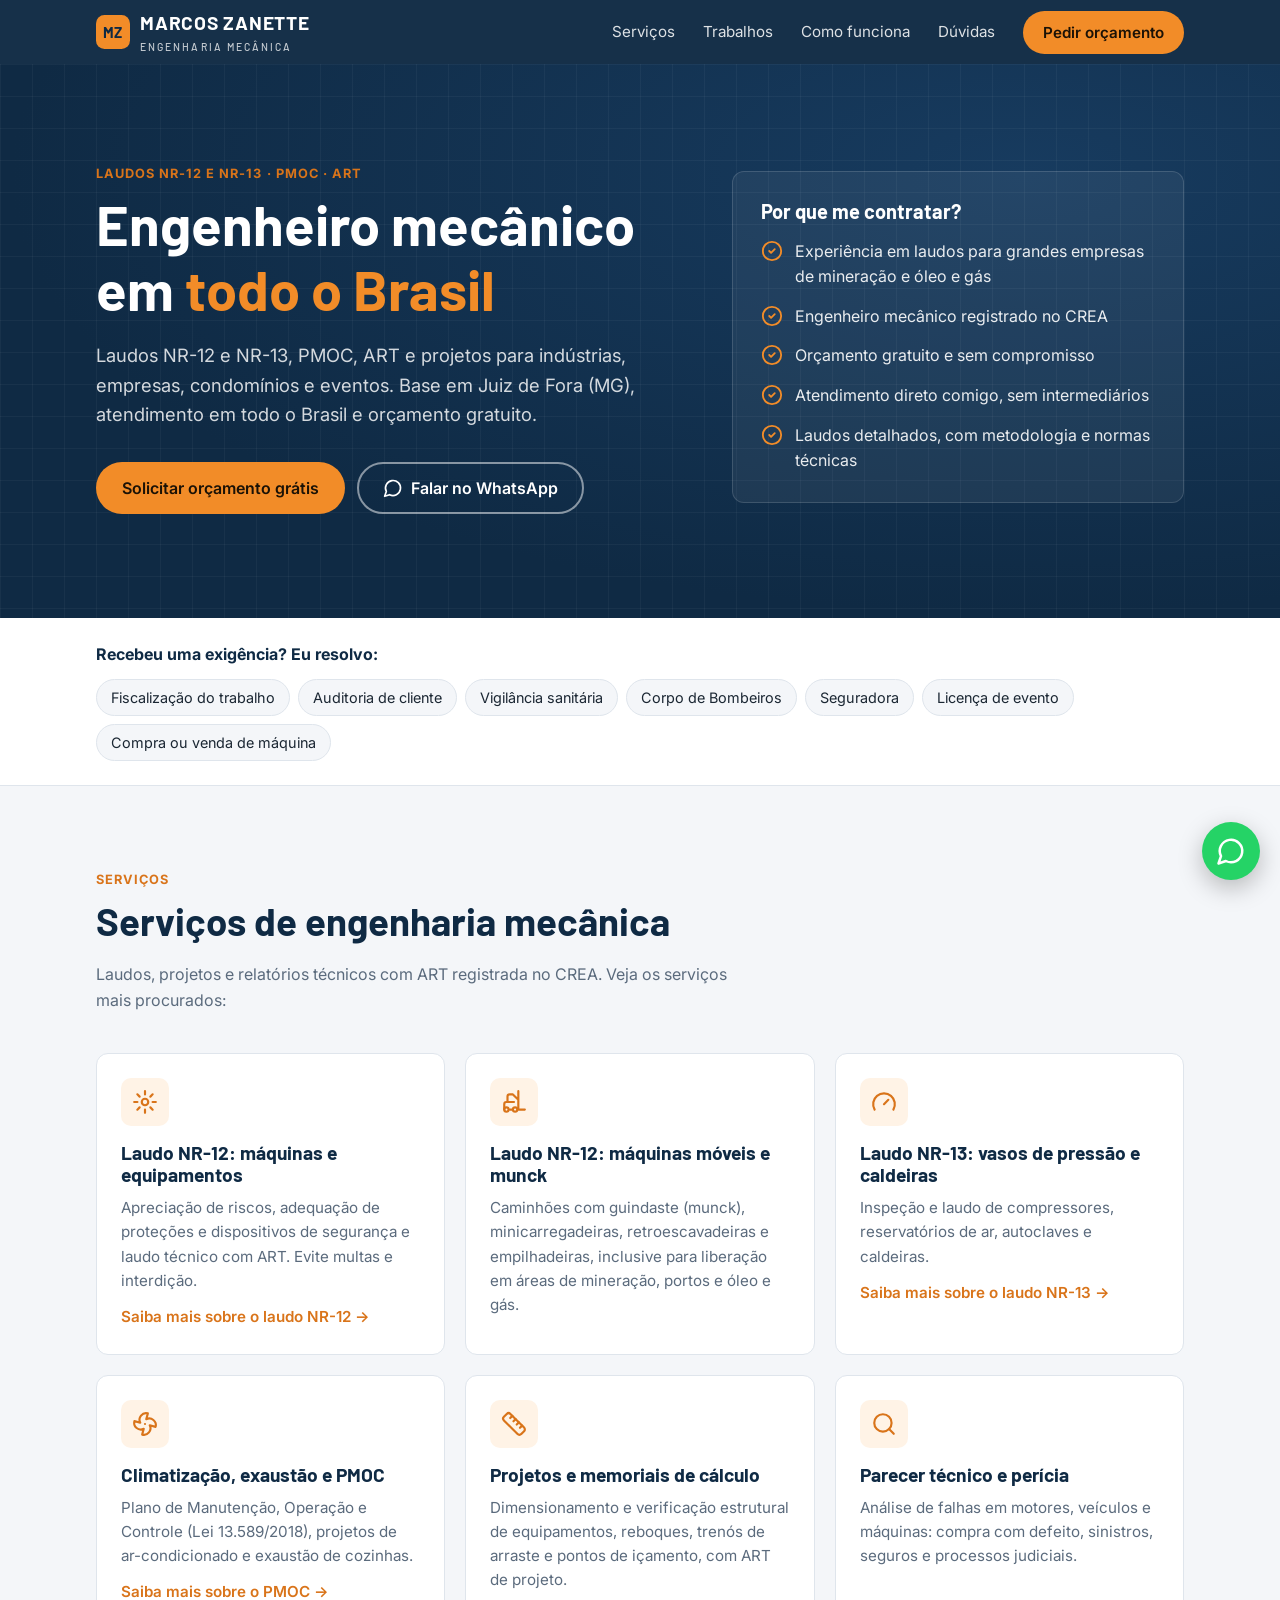
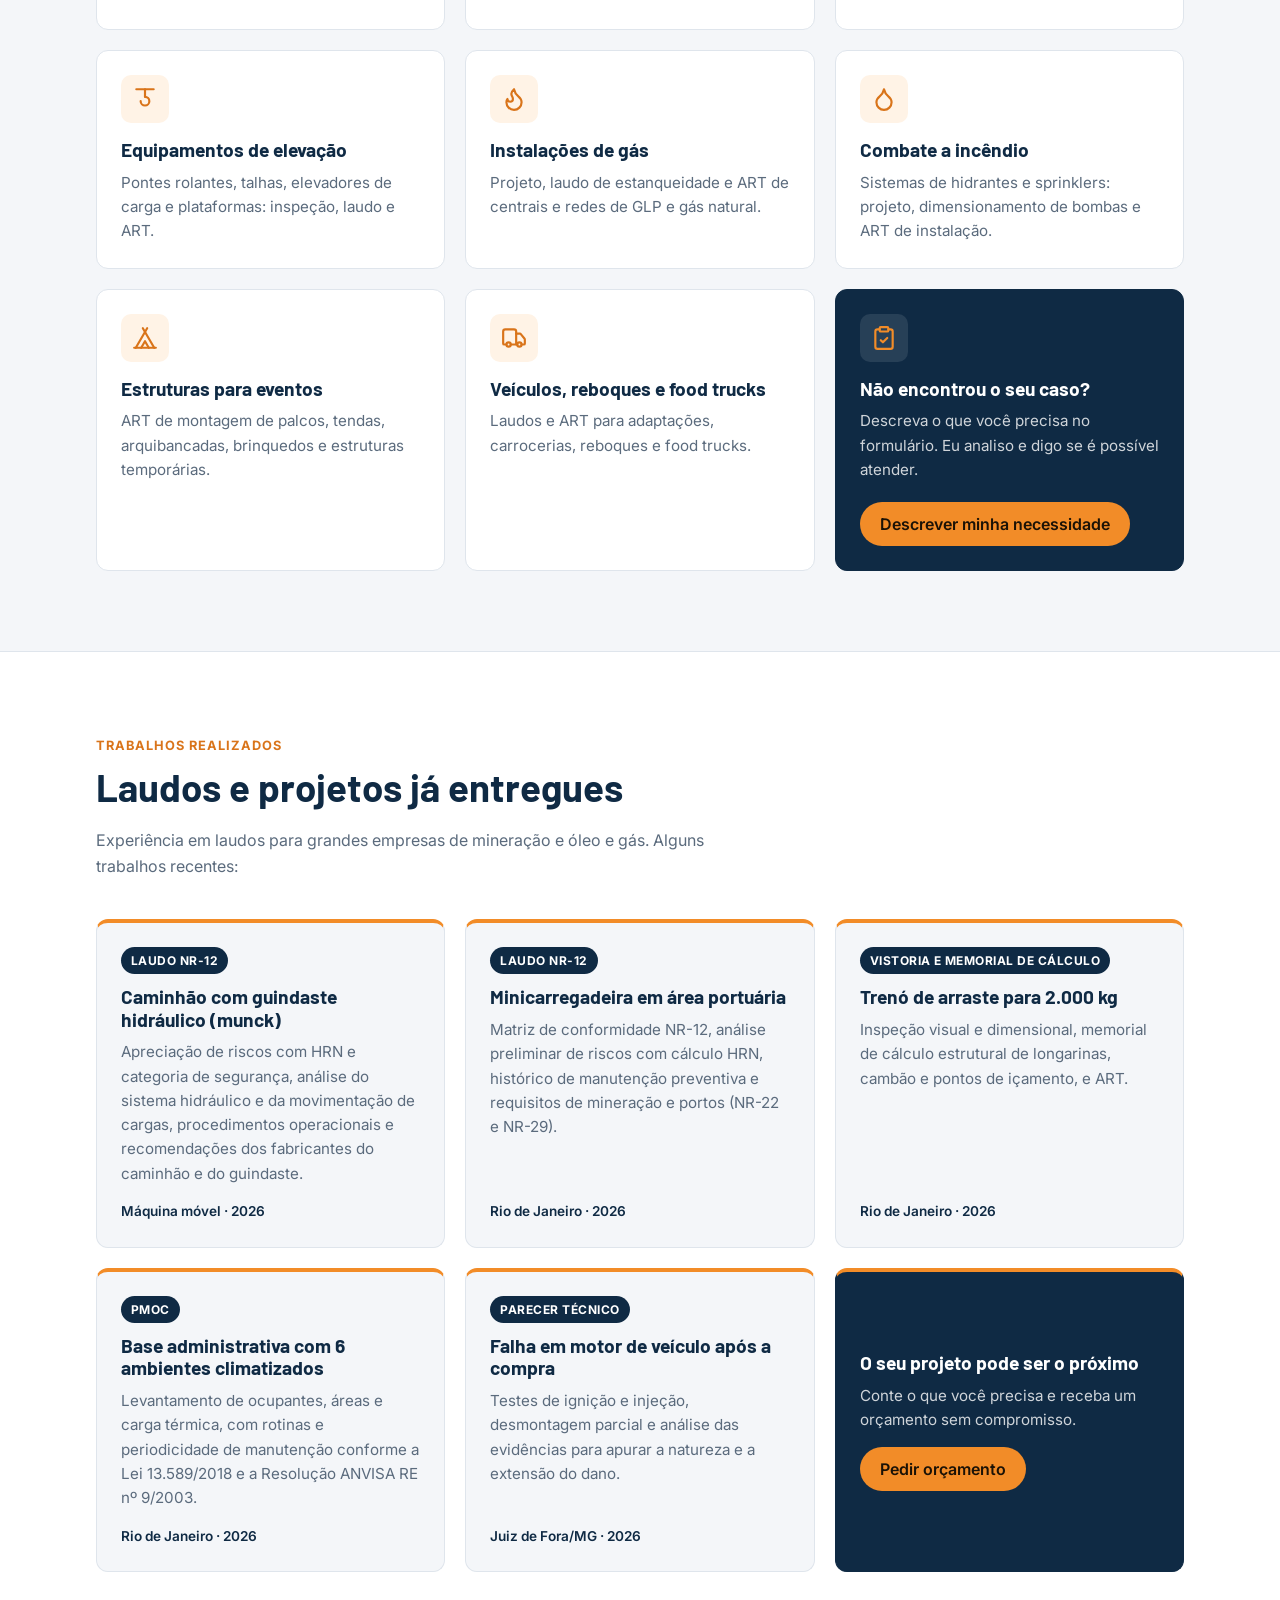
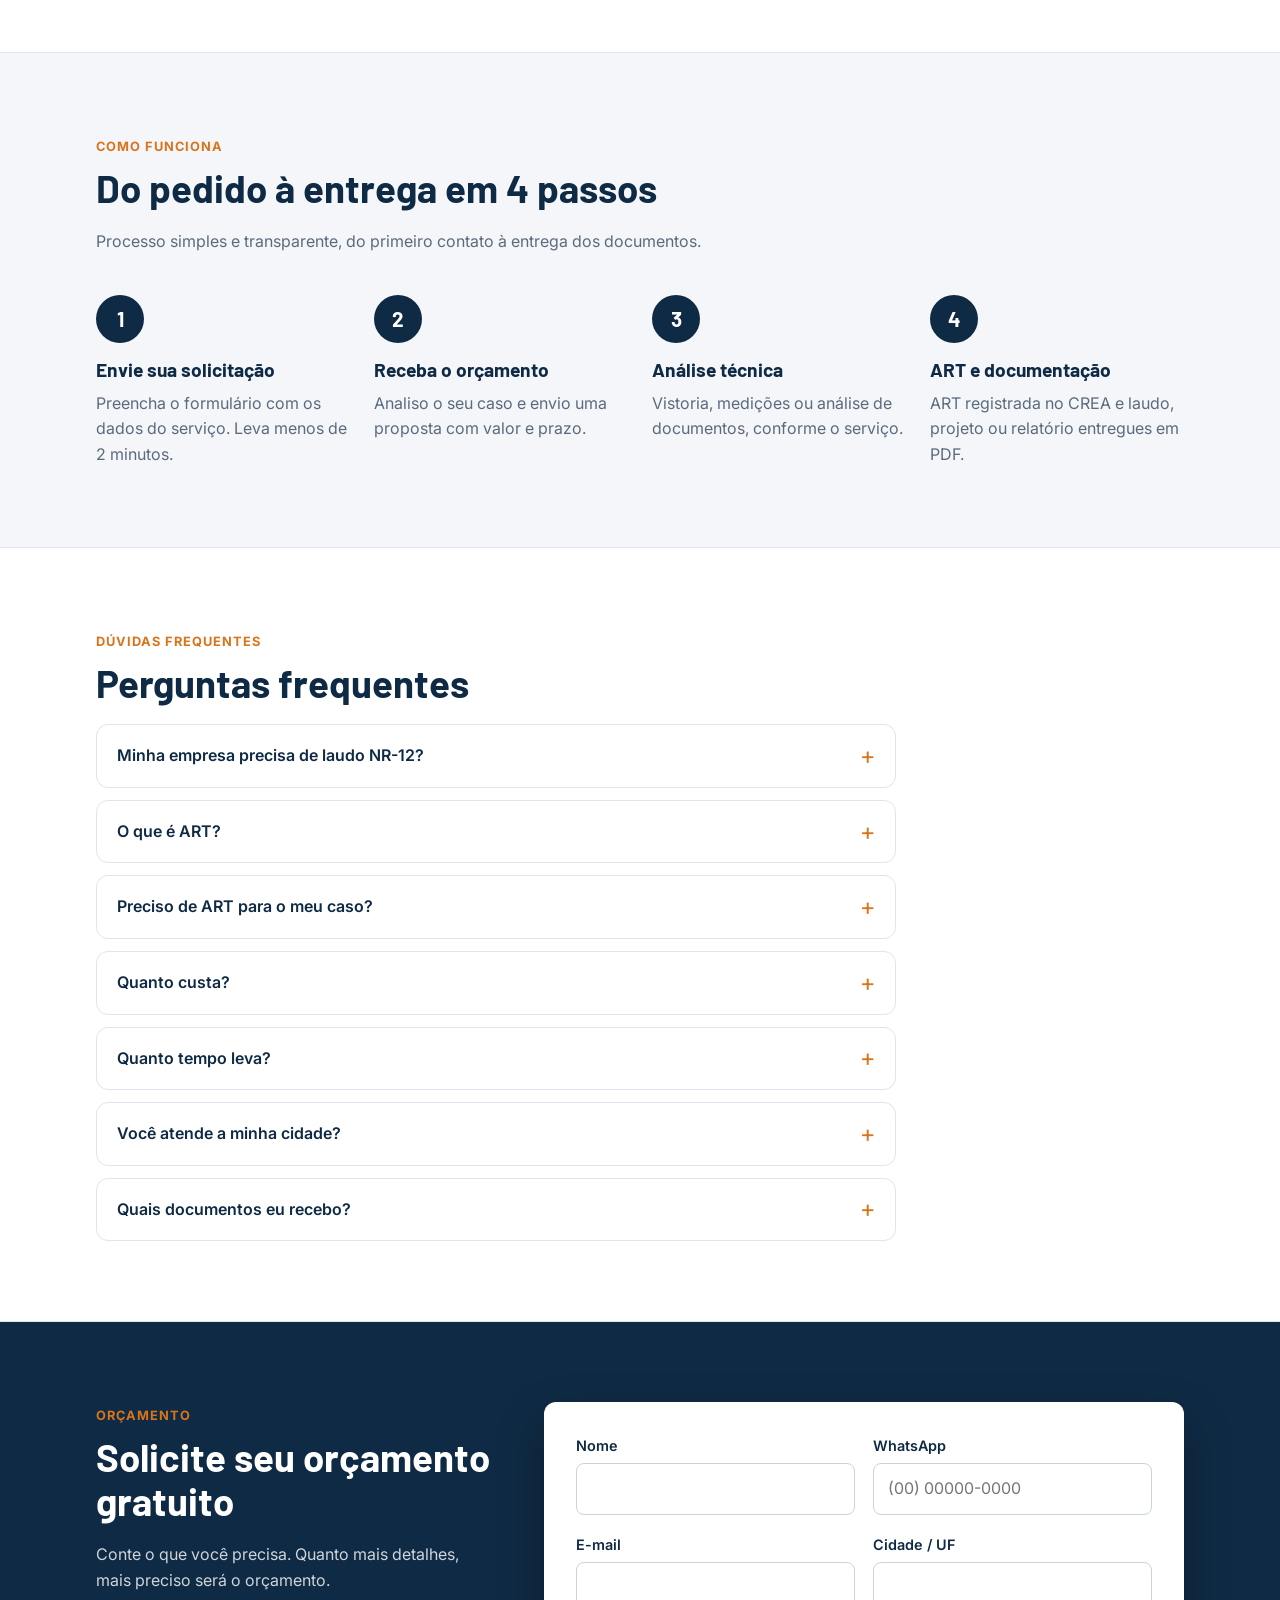
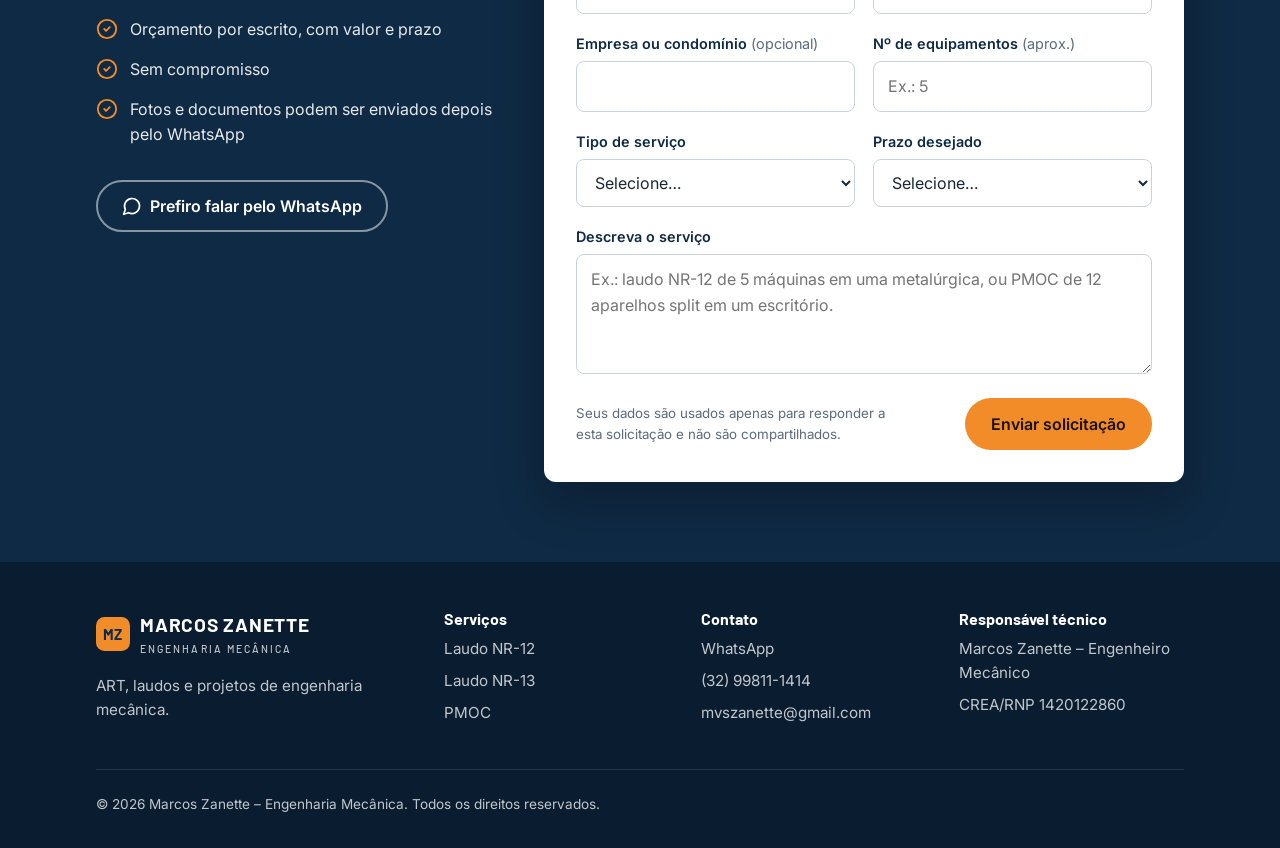
==== commit 198c74fd: "Troca os nomes Vale e Petrobras por descrição genérica e corrige o menu em tablets - Os trabalhos fo" ====
--- a/index.html
+++ b/index.html
@@ -66,7 +66,7 @@
         <aside class="hero-card">
           <h2>Por que me contratar?</h2>
           <ul class="check-list">
-            <li><svg class="i" viewBox="0 0 24 24" aria-hidden="true"><circle cx="12" cy="12" r="10"/><path d="m9 12 2 2 4-4"/></svg>Experiência em laudos para Vale e Petrobras</li>
+            <li><svg class="i" viewBox="0 0 24 24" aria-hidden="true"><circle cx="12" cy="12" r="10"/><path d="m9 12 2 2 4-4"/></svg>Experiência em laudos para grandes empresas de mineração e óleo e gás</li>
             <li><svg class="i" viewBox="0 0 24 24" aria-hidden="true"><circle cx="12" cy="12" r="10"/><path d="m9 12 2 2 4-4"/></svg>Engenheiro mecânico registrado no CREA</li>
             <li><svg class="i" viewBox="0 0 24 24" aria-hidden="true"><circle cx="12" cy="12" r="10"/><path d="m9 12 2 2 4-4"/></svg>Orçamento gratuito e sem compromisso</li>
             <li><svg class="i" viewBox="0 0 24 24" aria-hidden="true"><circle cx="12" cy="12" r="10"/><path d="m9 12 2 2 4-4"/></svg>Atendimento direto comigo, sem intermediários</li>
@@ -187,7 +187,7 @@
       <div class="container">
         <span class="eyebrow">Trabalhos realizados</span>
         <h2>Laudos e projetos já entregues</h2>
-        <p class="section-intro">Experiência em laudos para grandes empresas como <strong>Vale</strong> e <strong>Petrobras</strong>. Alguns trabalhos recentes:</p>
+        <p class="section-intro">Experiência em laudos para grandes empresas de mineração e óleo e gás. Alguns trabalhos recentes:</p>
         <div class="portfolio-grid">
           <article class="case">
             <span class="case-tag">Laudo NR-12</span>
--- a/styles.css
+++ b/styles.css
@@ -844,6 +844,13 @@
 }
 
 /* ---------- Responsivo ---------- */
+/* Menu de texto só aparece quando cabe ao lado do logo */
+@media (max-width: 1040px) {
+  .nav a:not(.btn) {
+    display: none;
+  }
+}
+
 @media (max-width: 960px) {
   .hero-grid,
   .quote-grid {
@@ -870,9 +877,6 @@
     padding: 56px 0;
   }
 
-  .nav a:not(.btn) {
-    display: none;
-  }
 
   .logo {
     font-size: 1rem;
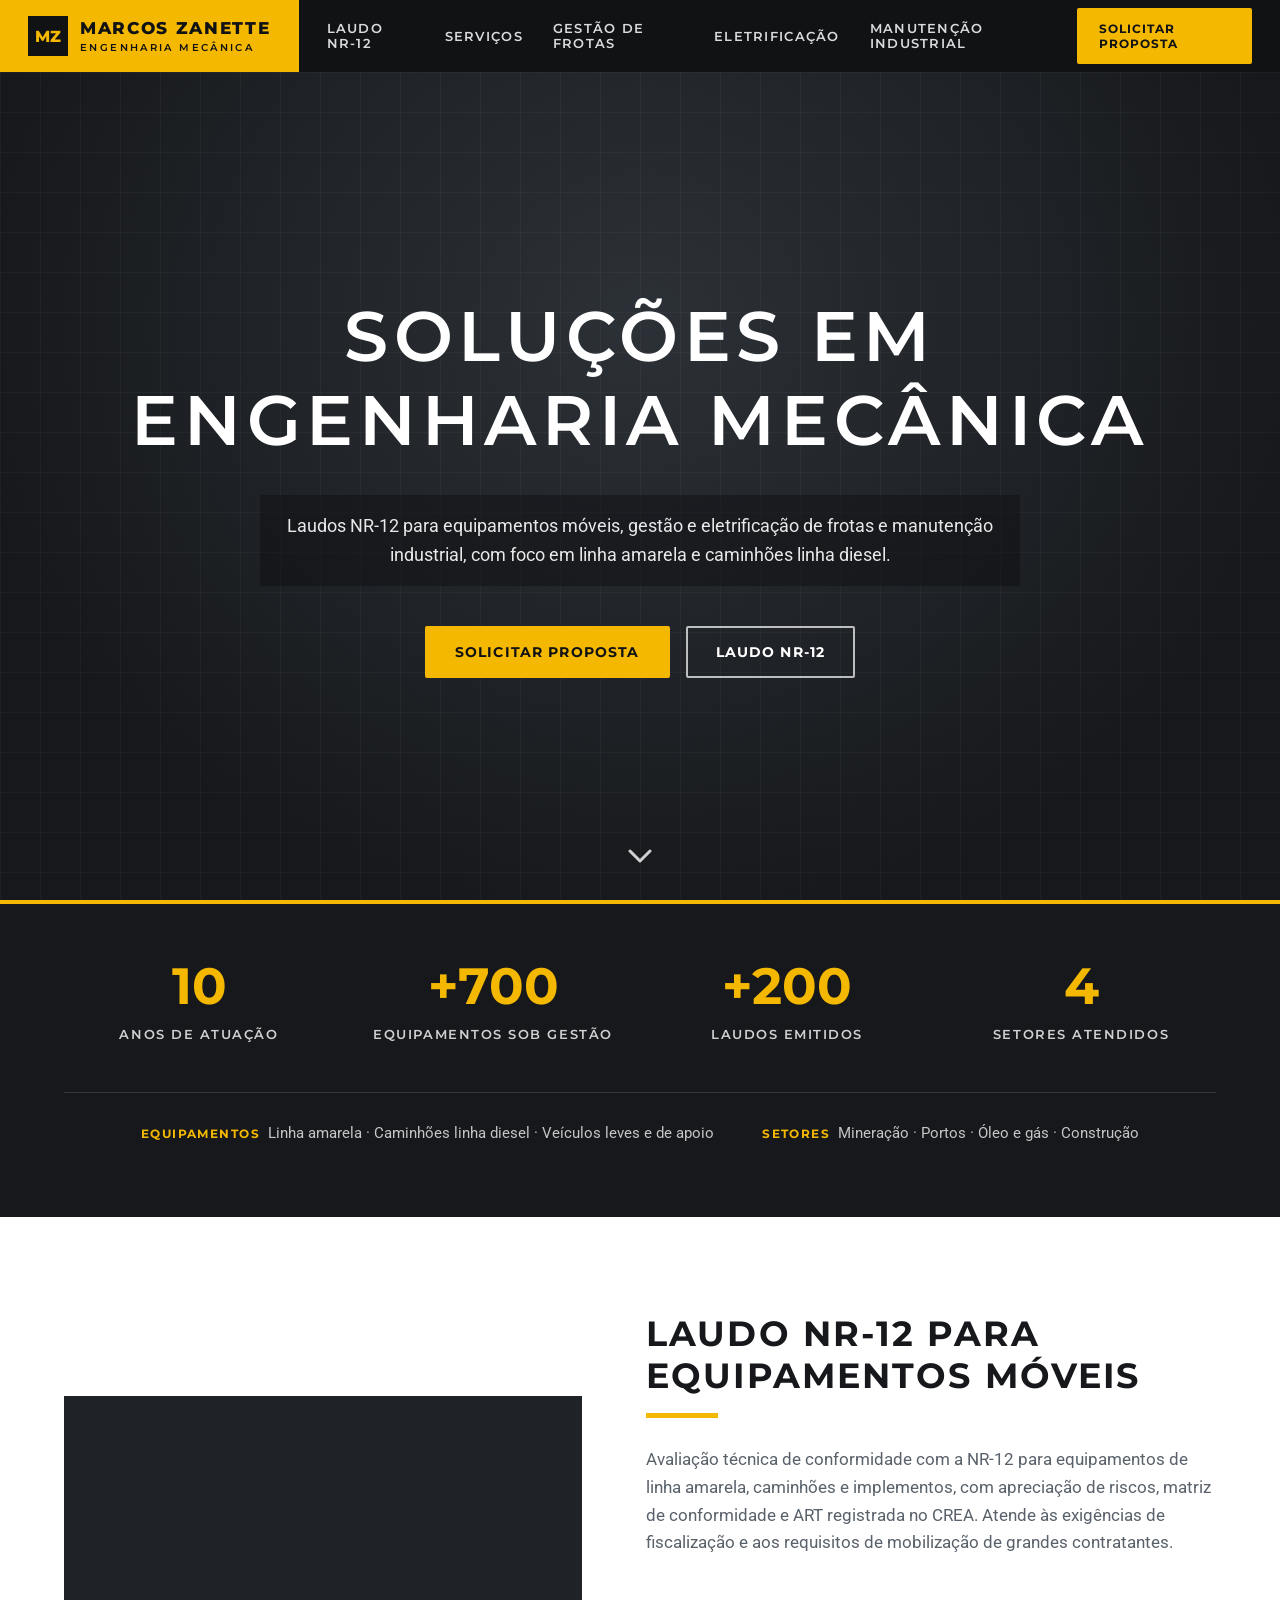
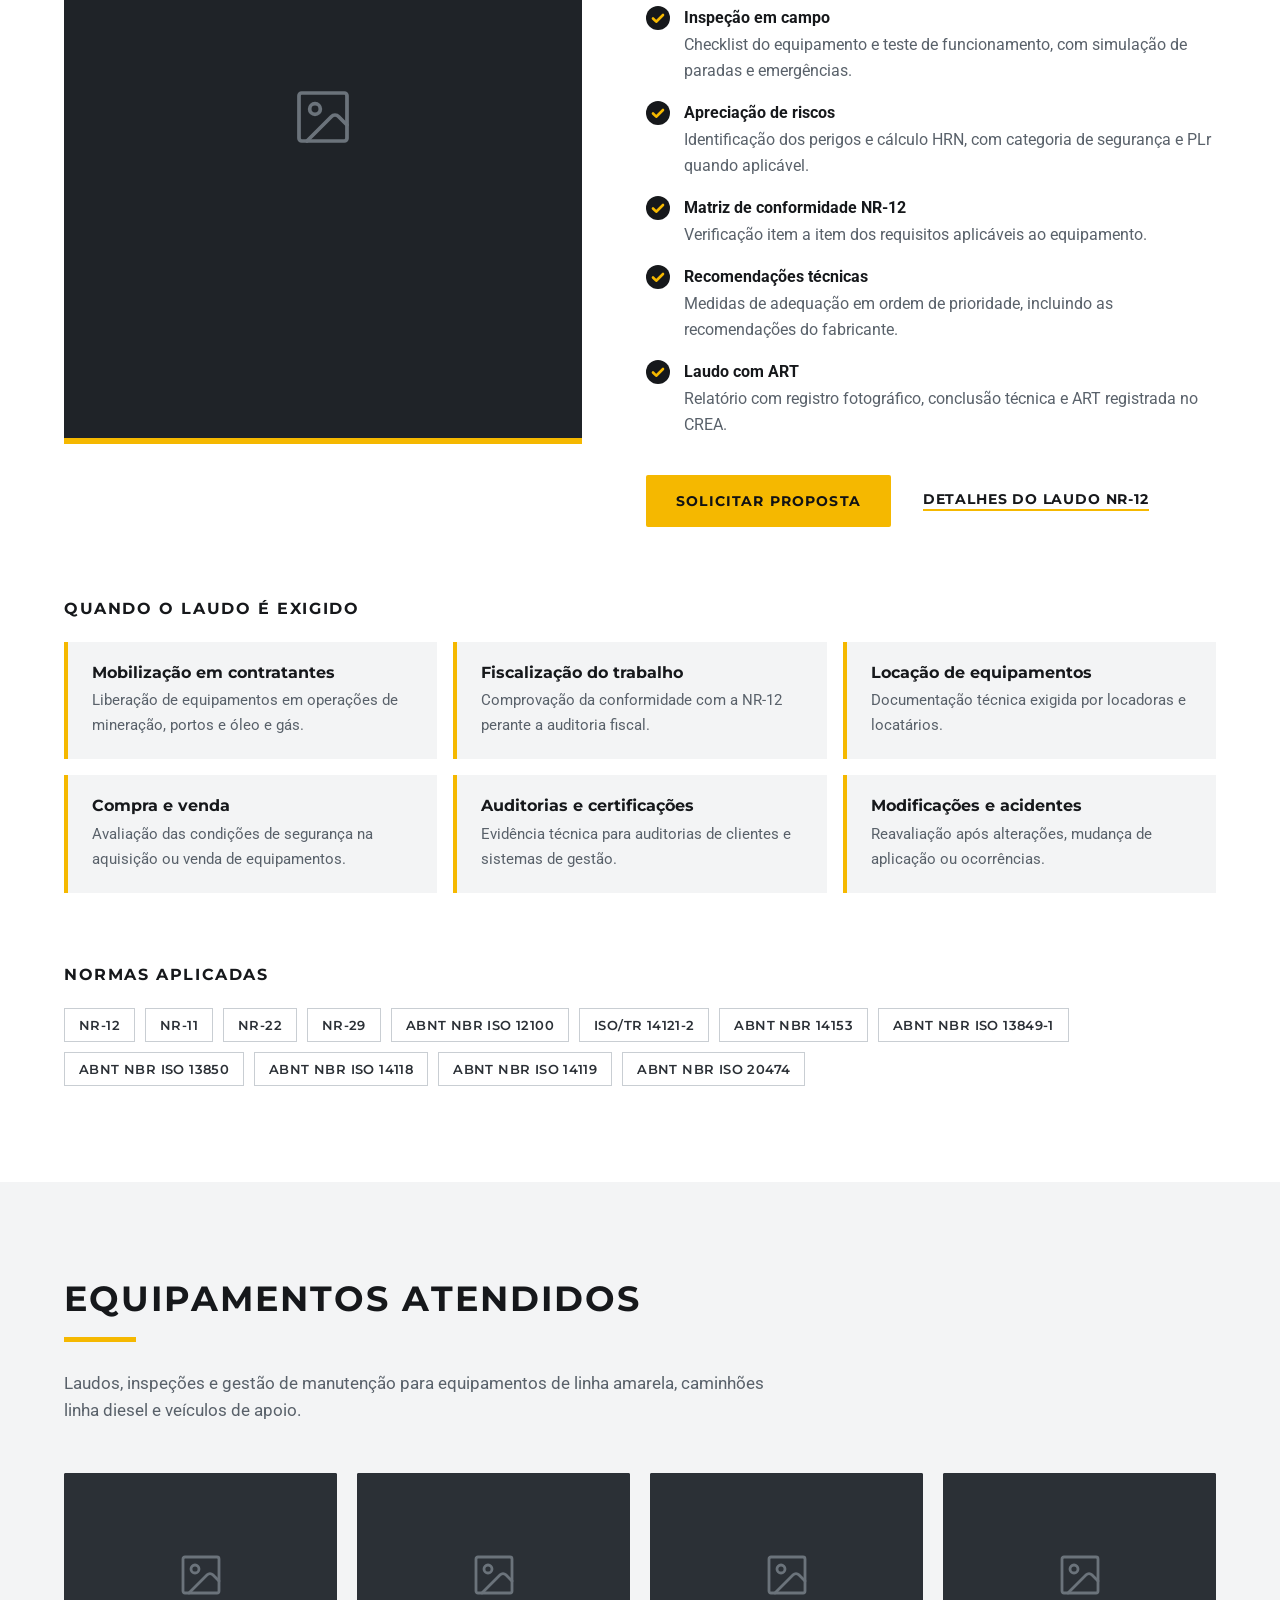
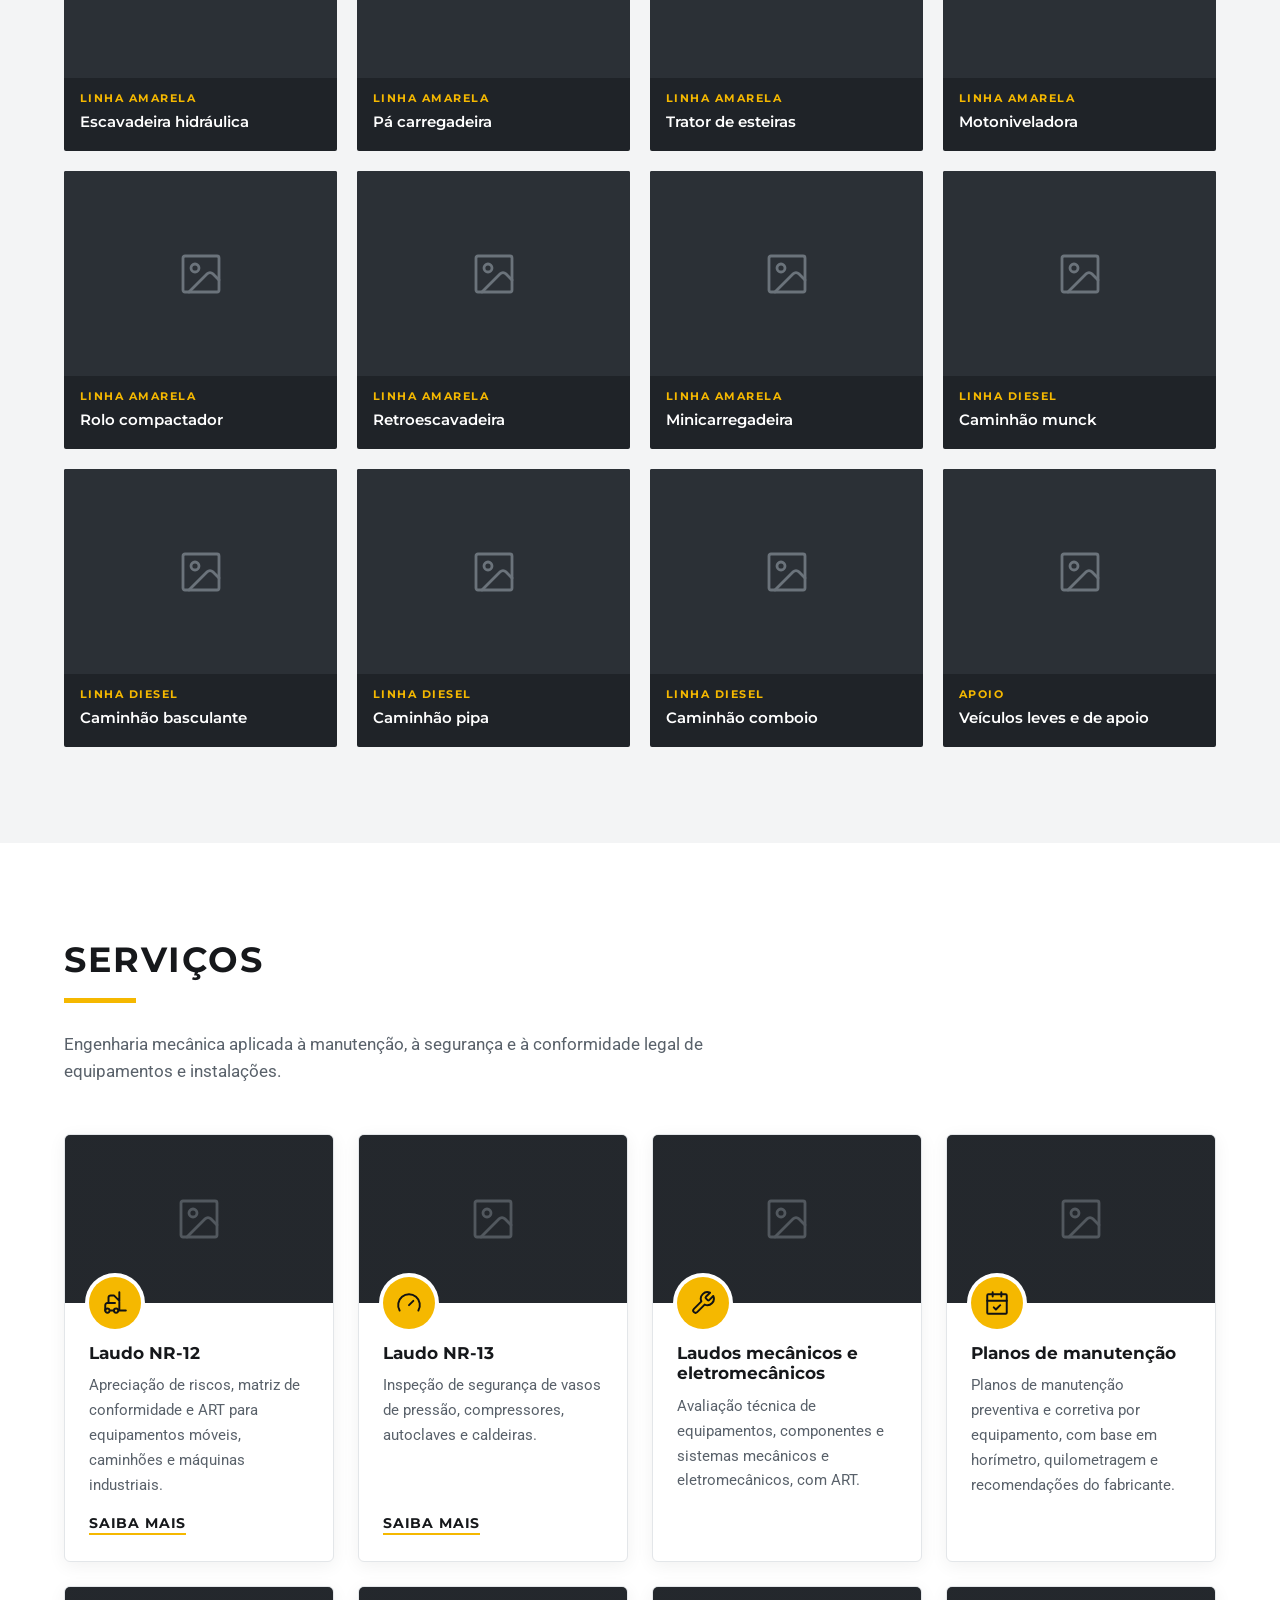
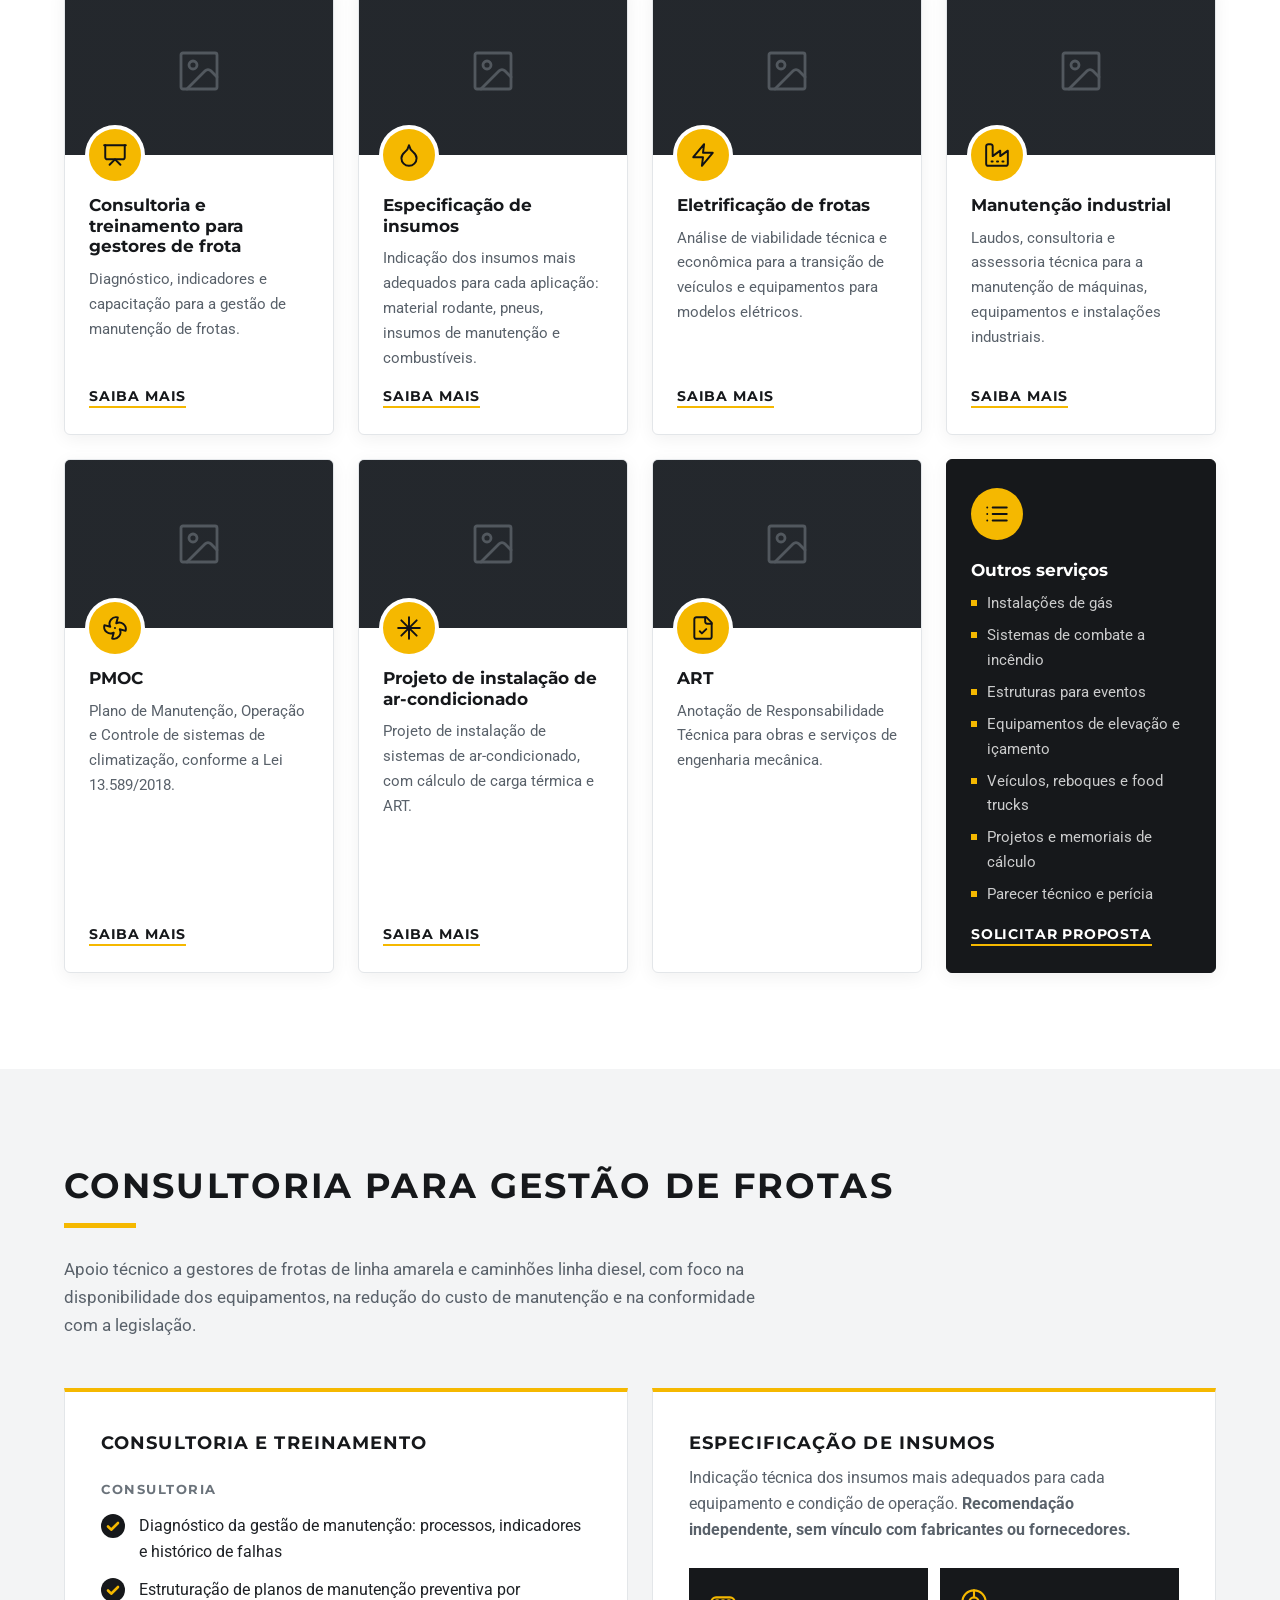
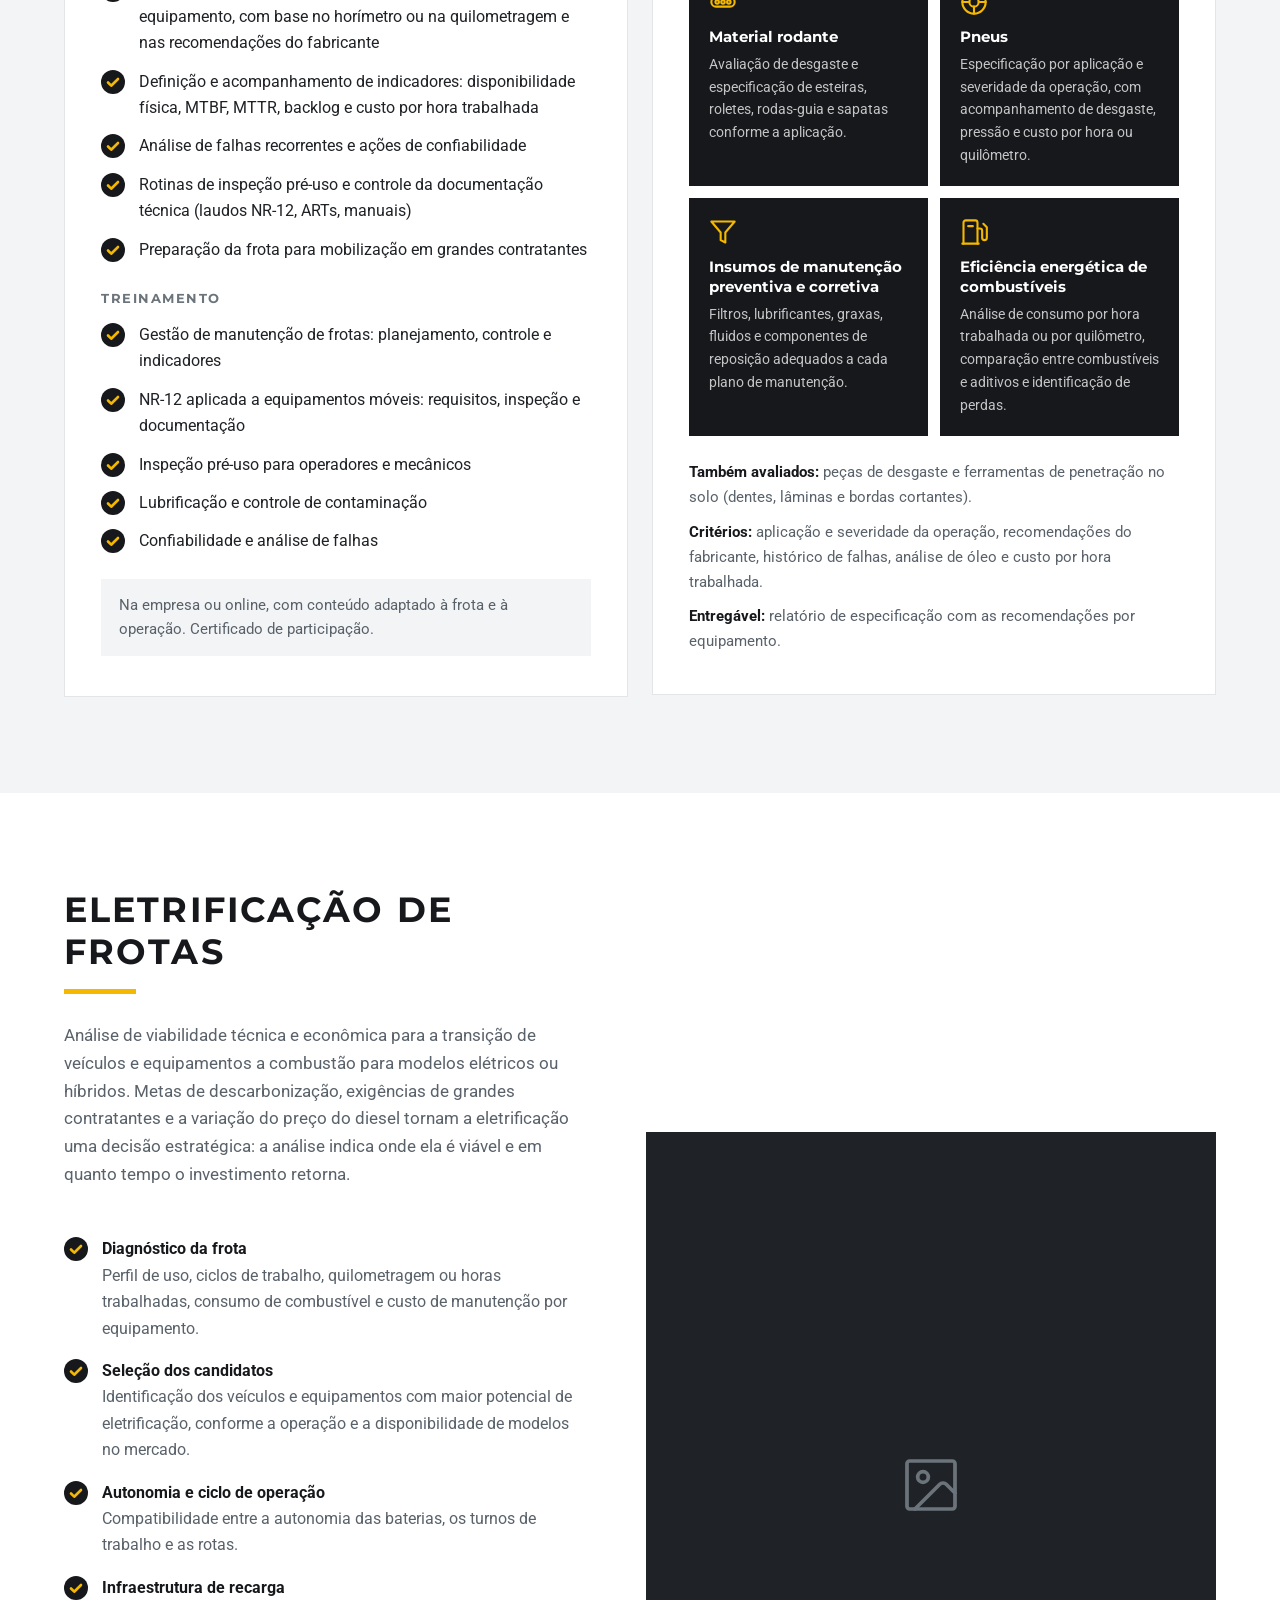
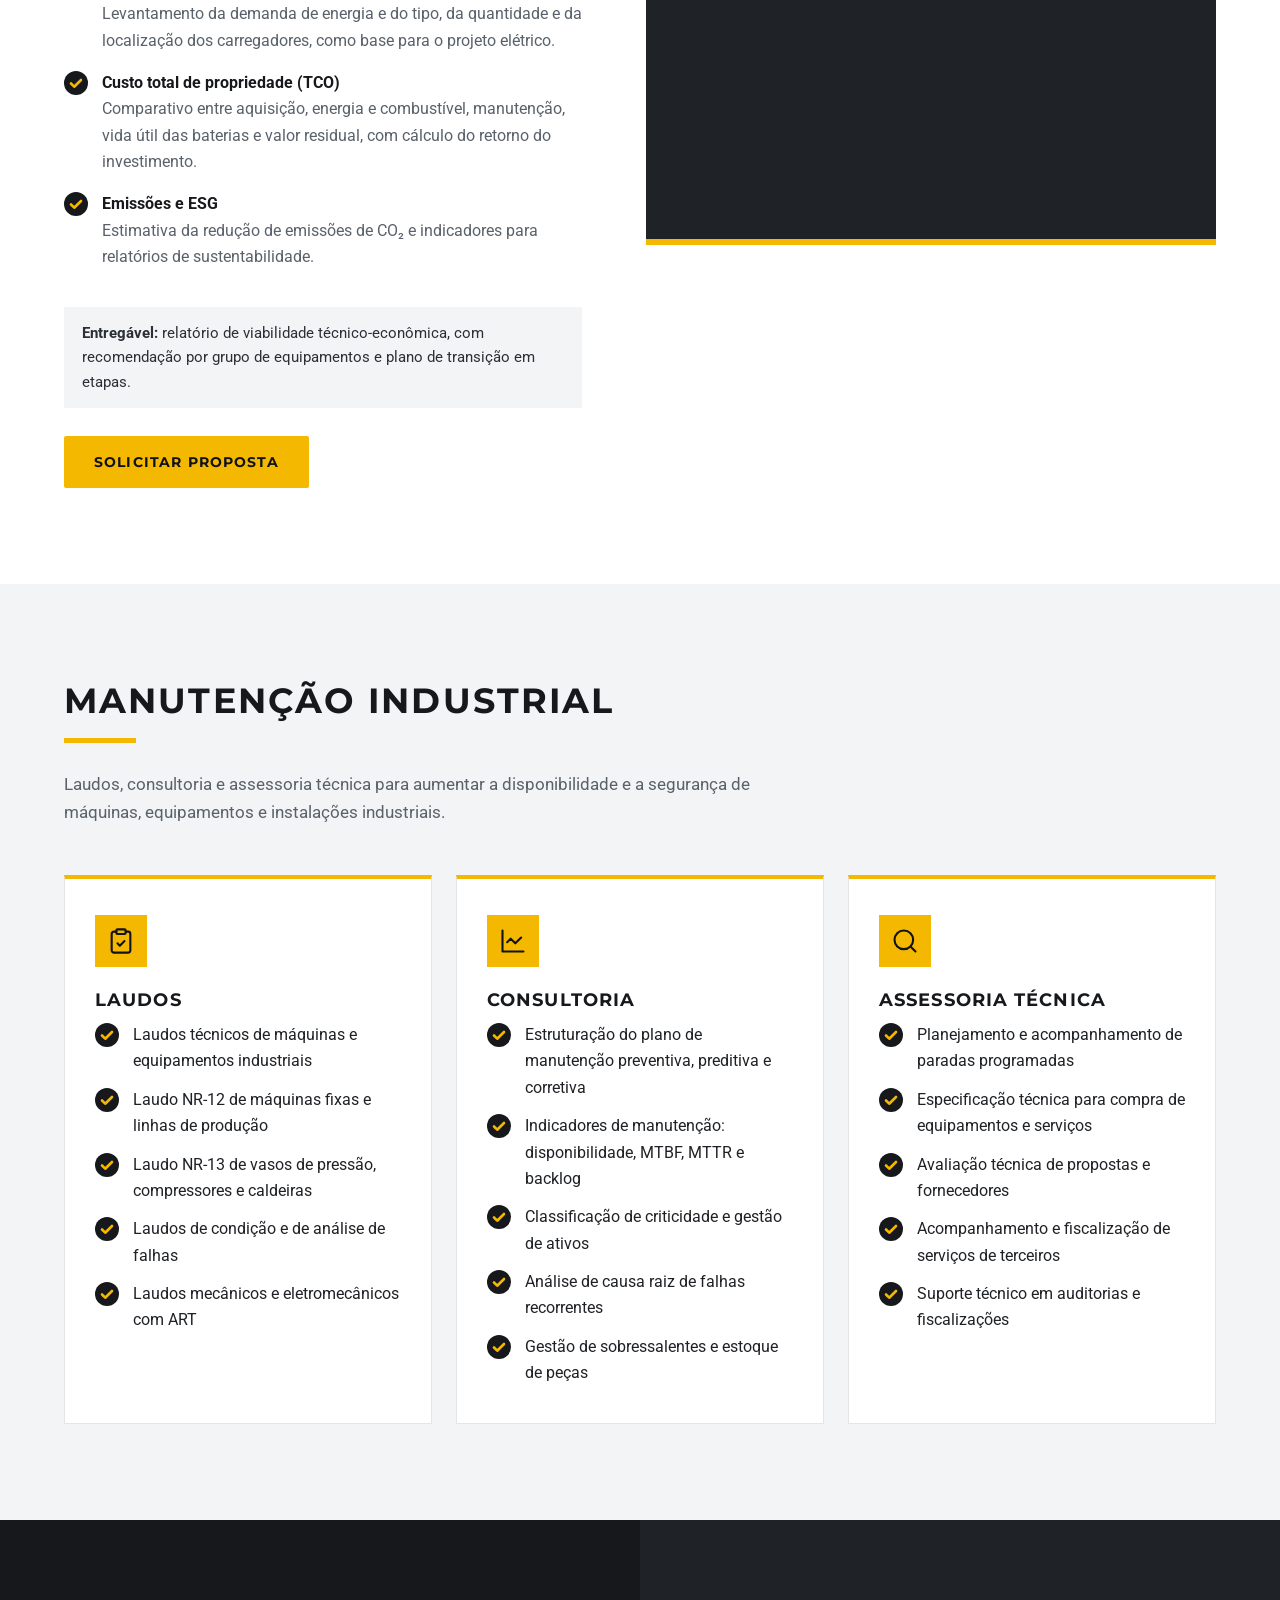
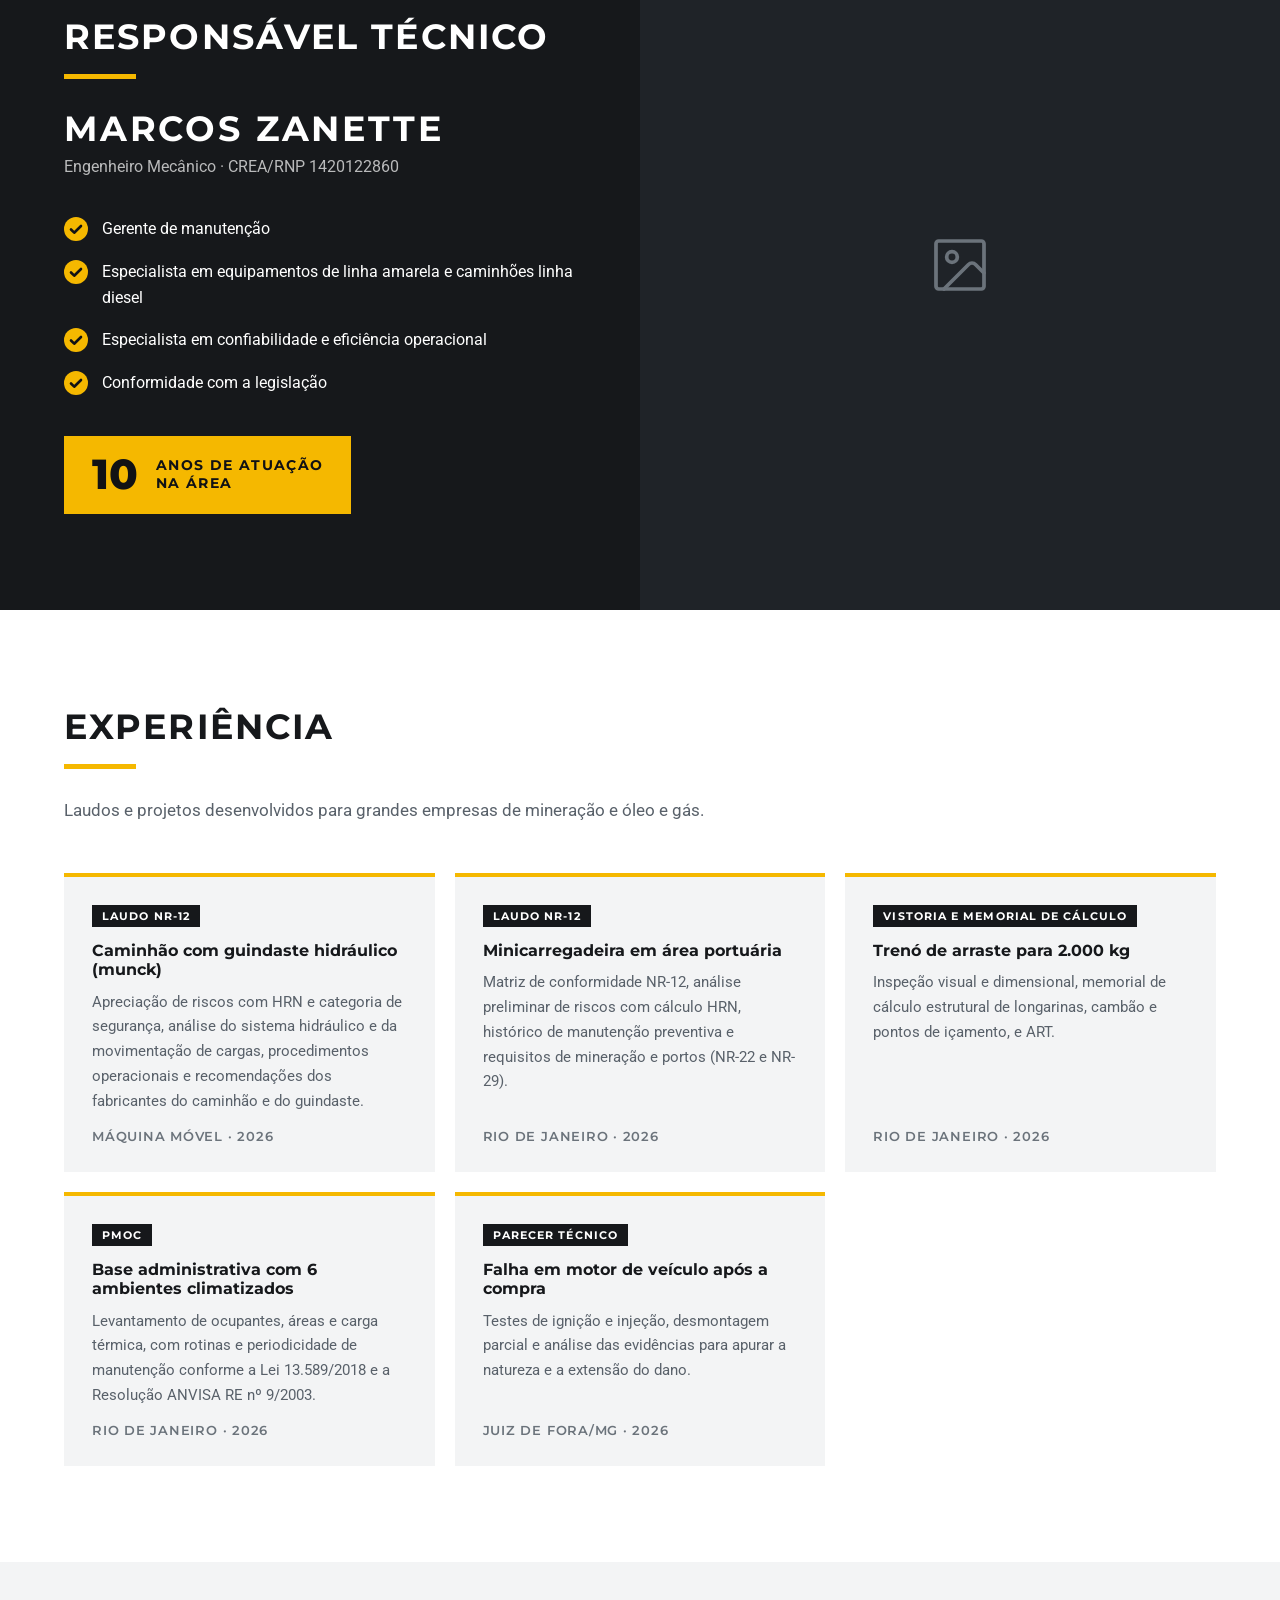
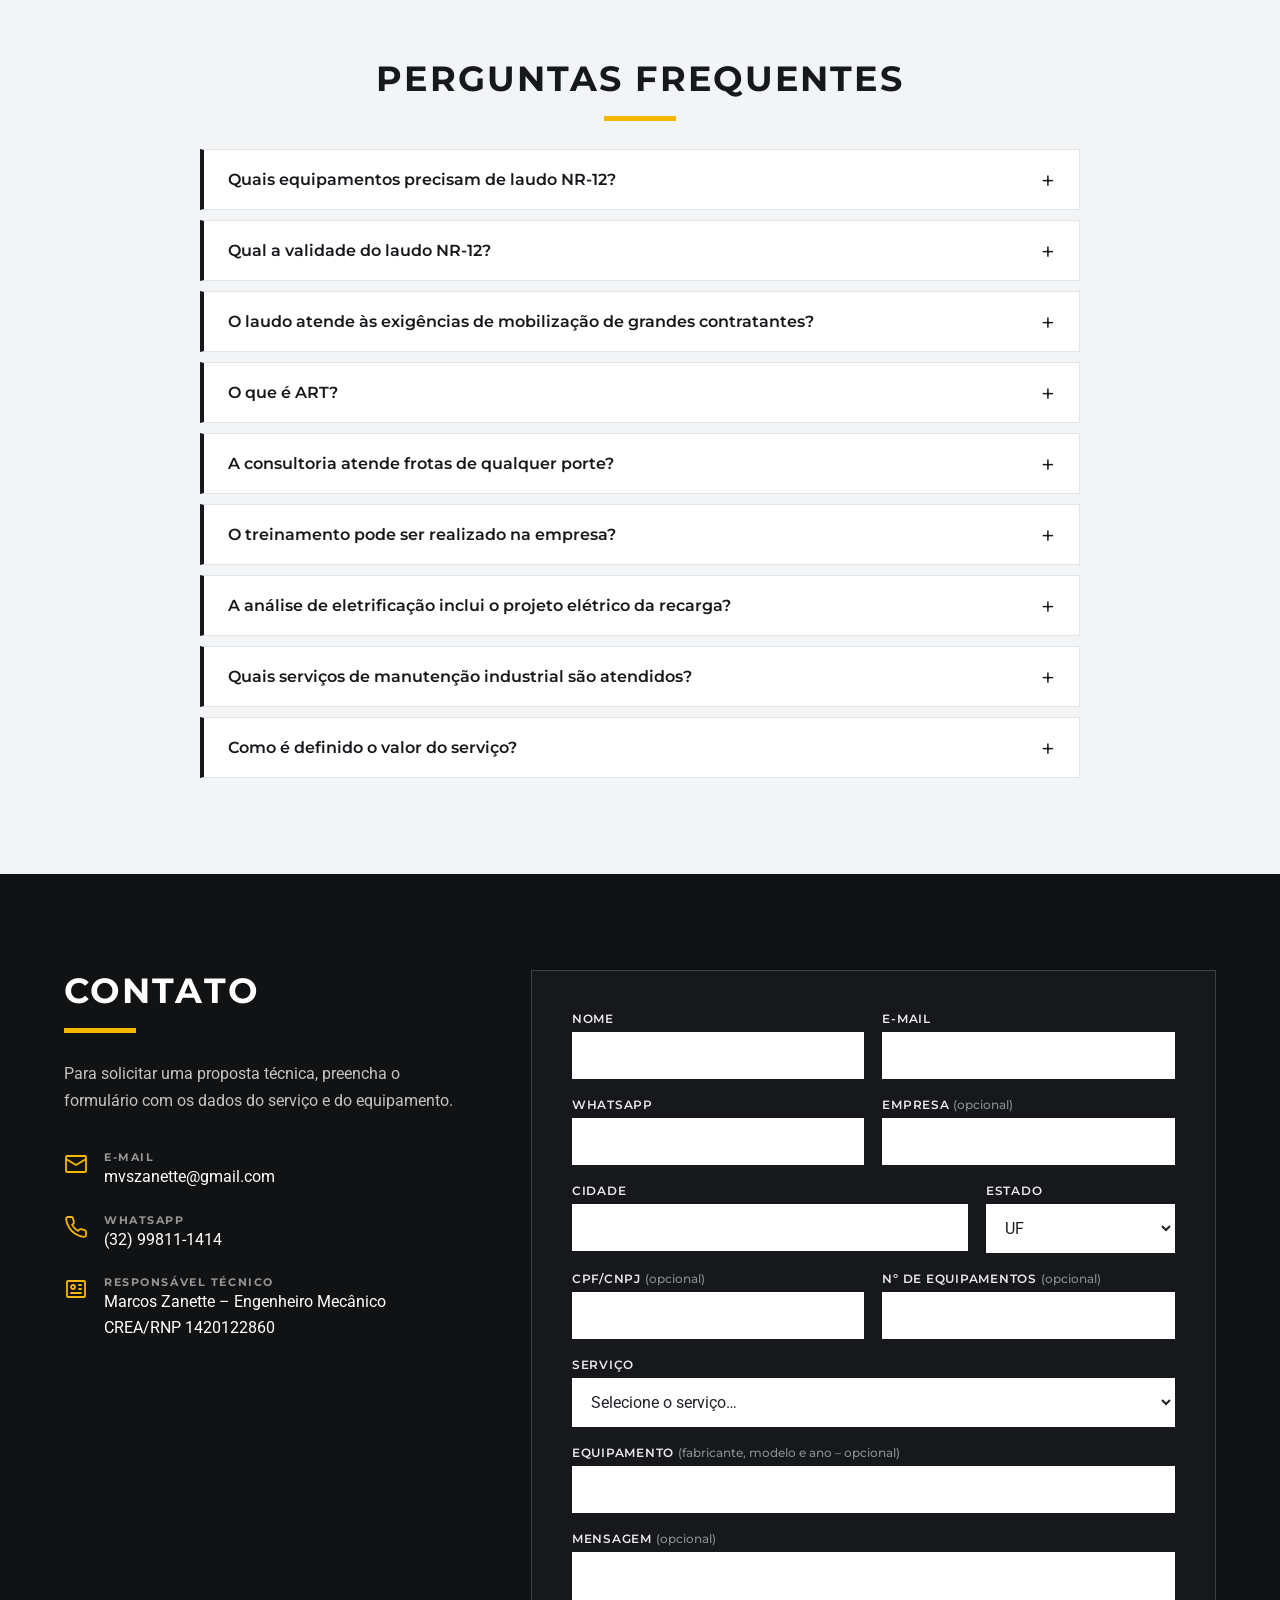
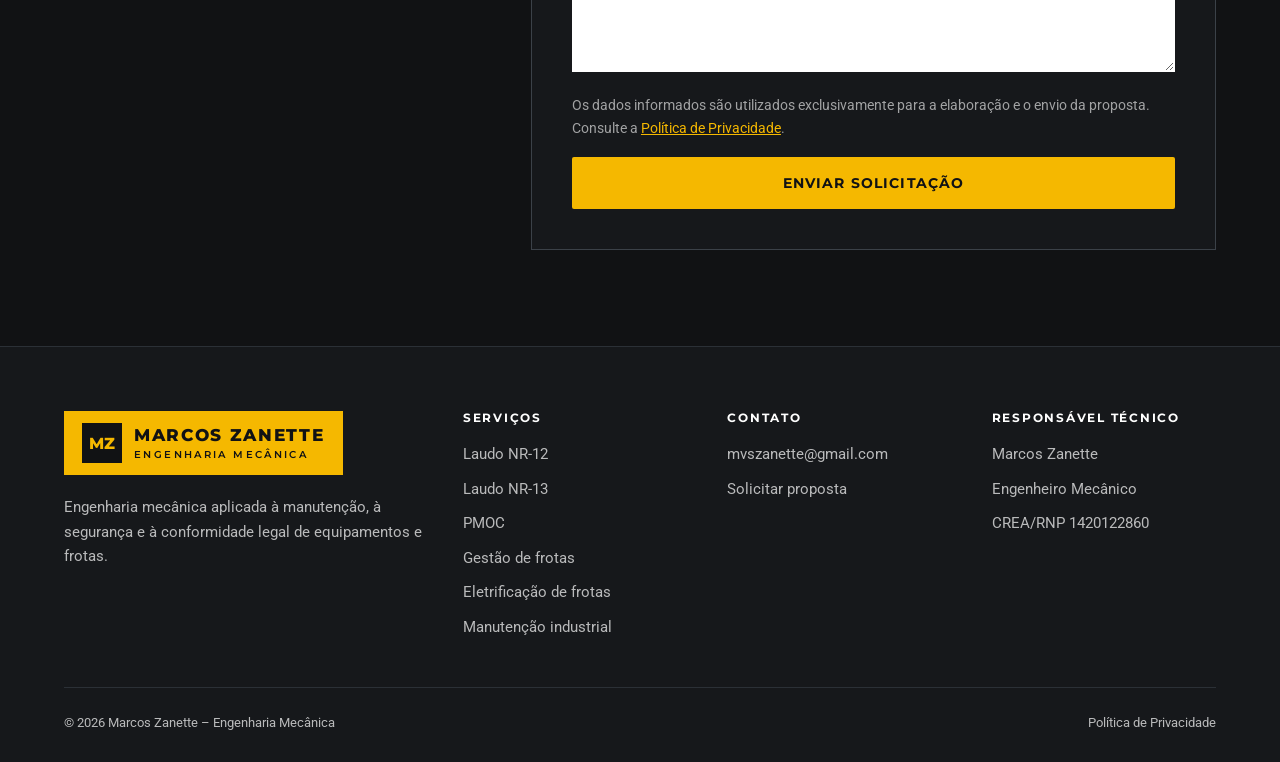
==== commit 33f2623b: "Refaz o site no padrão institucional grafite e amarelo industrial - Visual inspirado em Terrabel e S" ====
--- a/index.html
+++ b/index.html
@@ -3,192 +3,465 @@
 <head>
   <meta charset="utf-8">
   <meta name="viewport" content="width=device-width, initial-scale=1">
-  <title>Engenheiro Mecânico em Juiz de Fora e todo o Brasil | Laudos NR-12 e PMOC</title>
-  <meta name="description" content="Engenheiro mecânico com base em Juiz de Fora (MG) e atendimento em todo o Brasil: laudo NR-12 de máquinas, laudo NR-13 de vasos de pressão e caldeiras, PMOC, ART, instalações de gás e estruturas para eventos. Orçamento gratuito.">
-  <meta property="og:title" content="Marcos Zanette | Engenheiro Mecânico – atendimento em todo o Brasil">
-  <meta property="og:description" content="Laudos NR-12 e NR-13, PMOC, ART e projetos de engenharia mecânica. Orçamento gratuito e sem compromisso.">
+  <title>Soluções em Engenharia Mecânica | Laudo NR-12 e Gestão de Frotas</title>
+  <meta name="description" content="Laudo NR-12 para equipamentos móveis, gestão e eletrificação de frotas, manutenção industrial, laudos NR-13, PMOC e ART. Engenheiro mecânico especialista em linha amarela e caminhões linha diesel.">
+  <meta property="og:title" content="Soluções em Engenharia Mecânica | Laudo NR-12 e Gestão de Frotas">
+  <meta property="og:description" content="Laudo NR-12 para equipamentos móveis, gestão e eletrificação de frotas, manutenção industrial, laudos NR-13, PMOC e ART. Engenheiro mecânico especialista em linha amarela e caminhões linha diesel.">
   <meta property="og:type" content="website">
   <meta property="og:locale" content="pt_BR">
-  <link rel="icon" href="data:image/svg+xml,%3Csvg xmlns='http://www.w3.org/2000/svg' viewBox='0 0 32 32'%3E%3Crect width='32' height='32' rx='8' fill='%23f28c28'/%3E%3Ctext x='16' y='21.5' text-anchor='middle' font-family='Arial, sans-serif' font-weight='700' font-size='14' fill='%230f2a44'%3EMZ%3C/text%3E%3C/svg%3E">
+  <link rel="icon" href="data:image/svg+xml,%3Csvg xmlns='http://www.w3.org/2000/svg' viewBox='0 0 32 32'%3E%3Crect width='32' height='32' fill='%23f5b800'/%3E%3Ctext x='16' y='21.5' text-anchor='middle' font-family='Arial, sans-serif' font-weight='800' font-size='14' fill='%23111214'%3EMZ%3C/text%3E%3C/svg%3E">
   <link rel="preconnect" href="https://fonts.googleapis.com">
   <link rel="preconnect" href="https://fonts.gstatic.com" crossorigin>
-  <link href="https://fonts.googleapis.com/css2?family=Barlow:wght@600;700&family=Inter:wght@400;500;600;700&display=swap" rel="stylesheet">
+  <link href="https://fonts.googleapis.com/css2?family=Montserrat:wght@500;600;700;800&family=Roboto:wght@400;500;700&display=swap" rel="stylesheet">
   <link rel="stylesheet" href="styles.css">
   <script src="config.js"></script>
+  <script src="tos-mecanica.js" defer></script>
   <script src="main.js" defer></script>
   <script type="application/ld+json">
-  {
-    "@context": "https://schema.org",
-    "@type": "ProfessionalService",
-    "name": "Marcos Zanette – Engenharia Mecânica",
-    "description": "Engenheiro mecânico com base em Juiz de Fora (MG), atendendo todo o Brasil: laudos NR-12 e NR-13, PMOC, ART, projetos, instalações de gás e estruturas para eventos.",
-    "telephone": "+55-32-99811-1414",
-    "email": "mvszanette@gmail.com",
-    "address": { "@type": "PostalAddress", "addressLocality": "Juiz de Fora", "addressRegion": "MG", "addressCountry": "BR" },
-    "areaServed": "Brasil"
-  }
+{
+  "@context": "https://schema.org",
+  "@type": "ProfessionalService",
+  "name": "Marcos Zanette – Engenharia Mecânica",
+  "description": "Laudo NR-12 para equipamentos móveis, gestão e eletrificação de frotas, manutenção industrial, laudos NR-13, PMOC e ART.",
+  "telephone": "+55-32-99811-1414",
+  "email": "mvszanette@gmail.com",
+  "address": {
+    "@type": "PostalAddress",
+    "addressLocality": "Juiz de Fora",
+    "addressRegion": "MG",
+    "addressCountry": "BR"
+  },
+  "areaServed": "BR"
+}
   </script>
 </head>
 <body>
 
   <header class="site-header">
-    <div class="container">
-      <a class="logo" href="#inicio" aria-label="Marcos Zanette — início">
-        <svg viewBox="0 0 32 32" aria-hidden="true"><rect width="32" height="32" rx="8" fill="#f28c28"/><text x="16" y="21.5" text-anchor="middle" font-family="Barlow, Arial, sans-serif" font-weight="700" font-size="14" fill="#0f2a44">MZ</text></svg>
-        <span>MARCOS ZANETTE<small>ENGENHARIA MECÂNICA</small></span>
-      </a>
-      <nav class="nav" aria-label="Principal">
-        <a href="#servicos">Serviços</a>
-        <a href="#trabalhos">Trabalhos</a>
-        <a href="#como-funciona">Como funciona</a>
-        <a href="#duvidas">Dúvidas</a>
-        <a class="btn btn-primary" href="#orcamento"><span class="only-lg">Pedir orçamento</span><span class="only-sm">Orçamento</span></a>
-      </nav>
-    </div>
+    <a class="logo" href="#inicio" aria-label="Marcos Zanette – Engenharia Mecânica, página inicial">
+      <span class="logo-mark" aria-hidden="true">MZ</span>
+      <span class="logo-text">MARCOS ZANETTE<small>ENGENHARIA MECÂNICA</small></span>
+    </a>
+    <button class="menu-toggle" type="button" aria-label="Abrir menu" aria-expanded="false" aria-controls="menu"><svg class="i" viewBox="0 0 24 24" aria-hidden="true"><path d="M4 6h16M4 12h16M4 18h16"/></svg></button>
+    <nav class="nav" id="menu" aria-label="Principal">
+      <a href="#nr12">Laudo NR-12</a>
+      <a href="#servicos">Serviços</a>
+      <a href="#frotas">Gestão de frotas</a>
+      <a href="#eletrificacao">Eletrificação</a>
+      <a href="#industrial">Manutenção industrial</a>
+      <a class="btn btn-primary" href="#contato">Solicitar proposta</a>
+    </nav>
   </header>
 
   <main>
-    <!-- ============ HERO ============ -->
+    <!-- ============ TOPO ============ -->
     <section class="hero" id="inicio">
-      <div class="container hero-grid">
-        <div>
-          <span class="eyebrow">Laudos NR-12 e NR-13 · PMOC · ART</span>
-          <h1>Engenheiro mecânico em <em>todo o Brasil</em></h1>
-          <p class="lead">Laudos NR-12 e NR-13, PMOC, ART e projetos para indústrias, empresas, condomínios e eventos. Base em Juiz de Fora (MG), atendimento em todo o Brasil e orçamento gratuito.</p>
-          <div class="hero-actions">
-            <a class="btn btn-primary" href="#orcamento">Solicitar orçamento grátis</a>
-            <a class="btn btn-outline" href="https://wa.me/5532998111414" data-whatsapp target="_blank" rel="noopener">
-              <svg class="i" viewBox="0 0 24 24" aria-hidden="true"><path d="M7.9 20A9 9 0 1 0 4 16.1L2 22Z"/></svg>
-              Falar no WhatsApp
-            </a>
+      <div class="container">
+        <h1>Soluções em engenharia mecânica</h1>
+        <p class="hero-lead">Laudos NR-12 para equipamentos móveis, gestão e eletrificação de frotas e manutenção industrial, com foco em linha amarela e caminhões linha diesel.</p>
+        <div class="hero-actions">
+          <a class="btn btn-primary" href="#contato">Solicitar proposta</a>
+          <a class="btn btn-outline" href="#nr12">Laudo NR-12</a>
+        </div>
+      </div>
+      <a class="hero-down" href="#numeros" aria-label="Rolar para o conteúdo"><svg class="i" viewBox="0 0 24 24" aria-hidden="true"><path d="m6 9 6 6 6-6"/></svg></a>
+    </section>
+
+    <!-- ============ NÚMEROS ============ -->
+    <section class="stats" id="numeros" aria-label="Números">
+      <div class="container">
+        <div class="stats-grid">
+          <div class="stat"><strong>10</strong><span>Anos de atuação</span></div>
+          <div class="stat"><strong>+700</strong><span>Equipamentos sob gestão</span></div>
+          <div class="stat"><strong>+200</strong><span>Laudos emitidos</span></div>
+          <div class="stat"><strong>4</strong><span>Setores atendidos</span></div>
+        </div>
+        <div class="scope">
+          <p><b>Equipamentos</b>Linha amarela · Caminhões linha diesel · Veículos leves e de apoio</p>
+          <p><b>Setores</b>Mineração · Portos · Óleo e gás · Construção</p>
+        </div>
+      </div>
+    </section>
+
+    <!-- ============ LAUDO NR-12 ============ -->
+    <section id="nr12">
+      <div class="container">
+        <div class="feature">
+          <div class="feature-img photo" role="img" aria-label="Equipamento de linha amarela em operação"></div>
+          <div>
+            <h2 class="section-title">Laudo NR-12 para equipamentos móveis</h2>
+            <p class="section-intro">Avaliação técnica de conformidade com a NR-12 para equipamentos de linha amarela, caminhões e implementos, com apreciação de riscos, matriz de conformidade e ART registrada no CREA. Atende às exigências de fiscalização e aos requisitos de mobilização de grandes contratantes.</p>
+            <ul class="checks">
+          <li><svg class="ck" viewBox="0 0 24 24" aria-hidden="true"><circle cx="12" cy="12" r="12"/><path d="m7 12.5 3.2 3.2L17 9"/></svg><div><strong>Inspeção em campo</strong><span>Checklist do equipamento e teste de funcionamento, com simulação de paradas e emergências.</span></div></li>
+          <li><svg class="ck" viewBox="0 0 24 24" aria-hidden="true"><circle cx="12" cy="12" r="12"/><path d="m7 12.5 3.2 3.2L17 9"/></svg><div><strong>Apreciação de riscos</strong><span>Identificação dos perigos e cálculo HRN, com categoria de segurança e PLr quando aplicável.</span></div></li>
+          <li><svg class="ck" viewBox="0 0 24 24" aria-hidden="true"><circle cx="12" cy="12" r="12"/><path d="m7 12.5 3.2 3.2L17 9"/></svg><div><strong>Matriz de conformidade NR-12</strong><span>Verificação item a item dos requisitos aplicáveis ao equipamento.</span></div></li>
+          <li><svg class="ck" viewBox="0 0 24 24" aria-hidden="true"><circle cx="12" cy="12" r="12"/><path d="m7 12.5 3.2 3.2L17 9"/></svg><div><strong>Recomendações técnicas</strong><span>Medidas de adequação em ordem de prioridade, incluindo as recomendações do fabricante.</span></div></li>
+          <li><svg class="ck" viewBox="0 0 24 24" aria-hidden="true"><circle cx="12" cy="12" r="12"/><path d="m7 12.5 3.2 3.2L17 9"/></svg><div><strong>Laudo com ART</strong><span>Relatório com registro fotográfico, conclusão técnica e ART registrada no CREA.</span></div></li>
+        </ul>
+            <div class="feature-actions">
+              <a class="btn btn-primary" href="#contato">Solicitar proposta</a>
+              <a class="link-arrow" href="laudo-nr12.html">Detalhes do laudo NR-12</a>
+            </div>
           </div>
         </div>
-        <aside class="hero-card">
-          <h2>Por que me contratar?</h2>
-          <ul class="check-list">
-            <li><svg class="i" viewBox="0 0 24 24" aria-hidden="true"><circle cx="12" cy="12" r="10"/><path d="m9 12 2 2 4-4"/></svg>Experiência em laudos para grandes empresas de mineração e óleo e gás</li>
-            <li><svg class="i" viewBox="0 0 24 24" aria-hidden="true"><circle cx="12" cy="12" r="10"/><path d="m9 12 2 2 4-4"/></svg>Engenheiro mecânico registrado no CREA</li>
-            <li><svg class="i" viewBox="0 0 24 24" aria-hidden="true"><circle cx="12" cy="12" r="10"/><path d="m9 12 2 2 4-4"/></svg>Orçamento gratuito e sem compromisso</li>
-            <li><svg class="i" viewBox="0 0 24 24" aria-hidden="true"><circle cx="12" cy="12" r="10"/><path d="m9 12 2 2 4-4"/></svg>Atendimento direto comigo, sem intermediários</li>
-            <li><svg class="i" viewBox="0 0 24 24" aria-hidden="true"><circle cx="12" cy="12" r="10"/><path d="m9 12 2 2 4-4"/></svg>Laudos detalhados, com metodologia e normas técnicas</li>
-          </ul>
-        </aside>
-      </div>
-    </section>
-
-    <!-- ============ EXIGÊNCIAS ============ -->
-    <section class="triggers" aria-label="Situações atendidas">
-      <div class="container">
-        <p>Recebeu uma exigência? Eu resolvo:</p>
+
+        <h3 class="subhead">Quando o laudo é exigido</h3>
+        <div class="req-grid">
+          <div class="req"><h3>Mobilização em contratantes</h3><p>Liberação de equipamentos em operações de mineração, portos e óleo e gás.</p></div>
+          <div class="req"><h3>Fiscalização do trabalho</h3><p>Comprovação da conformidade com a NR-12 perante a auditoria fiscal.</p></div>
+          <div class="req"><h3>Locação de equipamentos</h3><p>Documentação técnica exigida por locadoras e locatários.</p></div>
+          <div class="req"><h3>Compra e venda</h3><p>Avaliação das condições de segurança na aquisição ou venda de equipamentos.</p></div>
+          <div class="req"><h3>Auditorias e certificações</h3><p>Evidência técnica para auditorias de clientes e sistemas de gestão.</p></div>
+          <div class="req"><h3>Modificações e acidentes</h3><p>Reavaliação após alterações, mudança de aplicação ou ocorrências.</p></div>
+        </div>
+
+        <h3 class="subhead">Normas aplicadas</h3>
         <ul class="chips">
-          <li>Fiscalização do trabalho</li>
-          <li>Auditoria de cliente</li>
-          <li>Vigilância sanitária</li>
-          <li>Corpo de Bombeiros</li>
-          <li>Seguradora</li>
-          <li>Licença de evento</li>
-          <li>Compra ou venda de máquina</li>
-        </ul>
+          <li>NR-12</li>
+          <li>NR-11</li>
+          <li>NR-22</li>
+          <li>NR-29</li>
+          <li>ABNT NBR ISO 12100</li>
+          <li>ISO/TR 14121-2</li>
+          <li>ABNT NBR 14153</li>
+          <li>ABNT NBR ISO 13849-1</li>
+          <li>ABNT NBR ISO 13850</li>
+          <li>ABNT NBR ISO 14118</li>
+          <li>ABNT NBR ISO 14119</li>
+          <li>ABNT NBR ISO 20474</li>
+        </ul>
+      </div>
+    </section>
+
+    <!-- ============ EQUIPAMENTOS ============ -->
+    <section class="bg-gray" id="equipamentos">
+      <div class="container">
+        <h2 class="section-title">Equipamentos atendidos</h2>
+        <p class="section-intro">Laudos, inspeções e gestão de manutenção para equipamentos de linha amarela, caminhões linha diesel e veículos de apoio.</p>
+        <div class="equip-grid">
+          <figure class="equip">
+            <div class="equip-img" style="--photo:url('img/equipamentos/escavadeira.jpg') center / cover no-repeat" role="img" aria-label="Escavadeira hidráulica"></div>
+            <figcaption><span class="equip-tag">Linha amarela</span><span class="equip-name">Escavadeira hidráulica</span></figcaption>
+          </figure>
+          <figure class="equip">
+            <div class="equip-img" style="--photo:url('img/equipamentos/pa-carregadeira.jpg') center / cover no-repeat" role="img" aria-label="Pá carregadeira"></div>
+            <figcaption><span class="equip-tag">Linha amarela</span><span class="equip-name">Pá carregadeira</span></figcaption>
+          </figure>
+          <figure class="equip">
+            <div class="equip-img" style="--photo:url('img/equipamentos/trator-esteiras.jpg') center / cover no-repeat" role="img" aria-label="Trator de esteiras"></div>
+            <figcaption><span class="equip-tag">Linha amarela</span><span class="equip-name">Trator de esteiras</span></figcaption>
+          </figure>
+          <figure class="equip">
+            <div class="equip-img" style="--photo:url('img/equipamentos/motoniveladora.jpg') center / cover no-repeat" role="img" aria-label="Motoniveladora"></div>
+            <figcaption><span class="equip-tag">Linha amarela</span><span class="equip-name">Motoniveladora</span></figcaption>
+          </figure>
+          <figure class="equip">
+            <div class="equip-img" style="--photo:url('img/equipamentos/rolo-compactador.jpg') center / cover no-repeat" role="img" aria-label="Rolo compactador"></div>
+            <figcaption><span class="equip-tag">Linha amarela</span><span class="equip-name">Rolo compactador</span></figcaption>
+          </figure>
+          <figure class="equip">
+            <div class="equip-img" style="--photo:url('img/equipamentos/retroescavadeira.jpg') center / cover no-repeat" role="img" aria-label="Retroescavadeira"></div>
+            <figcaption><span class="equip-tag">Linha amarela</span><span class="equip-name">Retroescavadeira</span></figcaption>
+          </figure>
+          <figure class="equip">
+            <div class="equip-img" style="--photo:url('img/equipamentos/minicarregadeira.jpg') center / cover no-repeat" role="img" aria-label="Minicarregadeira"></div>
+            <figcaption><span class="equip-tag">Linha amarela</span><span class="equip-name">Minicarregadeira</span></figcaption>
+          </figure>
+          <figure class="equip">
+            <div class="equip-img" style="--photo:url('img/equipamentos/caminhao-munck.jpg') center / cover no-repeat" role="img" aria-label="Caminhão munck"></div>
+            <figcaption><span class="equip-tag">Linha diesel</span><span class="equip-name">Caminhão munck</span></figcaption>
+          </figure>
+          <figure class="equip">
+            <div class="equip-img" style="--photo:url('img/equipamentos/caminhao-basculante.jpg') center / cover no-repeat" role="img" aria-label="Caminhão basculante"></div>
+            <figcaption><span class="equip-tag">Linha diesel</span><span class="equip-name">Caminhão basculante</span></figcaption>
+          </figure>
+          <figure class="equip">
+            <div class="equip-img" style="--photo:url('img/equipamentos/caminhao-pipa.jpg') center / cover no-repeat" role="img" aria-label="Caminhão pipa"></div>
+            <figcaption><span class="equip-tag">Linha diesel</span><span class="equip-name">Caminhão pipa</span></figcaption>
+          </figure>
+          <figure class="equip">
+            <div class="equip-img" style="--photo:url('img/equipamentos/caminhao-comboio.jpg') center / cover no-repeat" role="img" aria-label="Caminhão comboio"></div>
+            <figcaption><span class="equip-tag">Linha diesel</span><span class="equip-name">Caminhão comboio</span></figcaption>
+          </figure>
+          <figure class="equip">
+            <div class="equip-img" style="--photo:url('img/equipamentos/veiculos-apoio.jpg') center / cover no-repeat" role="img" aria-label="Veículos leves e de apoio"></div>
+            <figcaption><span class="equip-tag">Apoio</span><span class="equip-name">Veículos leves e de apoio</span></figcaption>
+          </figure>
+        </div>
       </div>
     </section>
 
     <!-- ============ SERVIÇOS ============ -->
     <section id="servicos">
       <div class="container">
-        <span class="eyebrow">Serviços</span>
-        <h2>Serviços de engenharia mecânica</h2>
-        <p class="section-intro">Laudos, projetos e relatórios técnicos com ART registrada no CREA. Veja os serviços mais procurados:</p>
-
-        <div class="services-grid">
-          <article class="service">
-            <div class="icon"><svg class="i" viewBox="0 0 24 24" aria-hidden="true"><circle cx="12" cy="12" r="3"/><path d="M12 2v3M12 19v3M4.93 4.93l2.12 2.12M16.95 16.95l2.12 2.12M2 12h3M19 12h3M4.93 19.07l2.12-2.12M16.95 7.05l2.12-2.12"/></svg></div>
-            <h3>Laudo NR-12: máquinas e equipamentos</h3>
-            <p>Apreciação de riscos, adequação de proteções e dispositivos de segurança e laudo técnico com ART. Evite multas e interdição.</p>
-            <a class="more" href="laudo-nr12.html">Saiba mais sobre o laudo NR-12 →</a>
-          </article>
-
-          <article class="service">
-            <div class="icon"><svg class="i" viewBox="0 0 24 24" aria-hidden="true"><path d="M12 12H5a2 2 0 0 0-2 2v5"/><circle cx="13" cy="19" r="2"/><circle cx="5" cy="19" r="2"/><path d="M8 19h3m5-17v17h6M6 12V7c0-1.1.9-2 2-2h3l5 5"/></svg></div>
-            <h3>Laudo NR-12: máquinas móveis e munck</h3>
-            <p>Caminhões com guindaste (munck), minicarregadeiras, retroescavadeiras e empilhadeiras, inclusive para liberação em áreas de mineração, portos e óleo e gás.</p>
-          </article>
-
-          <article class="service">
-            <div class="icon"><svg class="i" viewBox="0 0 24 24" aria-hidden="true"><path d="m12 14 4-4"/><path d="M3.34 19a10 10 0 1 1 17.32 0"/></svg></div>
-            <h3>Laudo NR-13: vasos de pressão e caldeiras</h3>
-            <p>Inspeção e laudo de compressores, reservatórios de ar, autoclaves e caldeiras.</p>
-            <a class="more" href="laudo-nr13.html">Saiba mais sobre o laudo NR-13 →</a>
-          </article>
-
-          <article class="service">
-            <div class="icon"><svg class="i" viewBox="0 0 24 24" aria-hidden="true"><path d="M10.827 16.379a6.082 6.082 0 0 1-8.618-7.002l5.412 1.45a6.082 6.082 0 0 1 7.002-8.618l-1.45 5.412a6.082 6.082 0 0 1 8.618 7.002l-5.412-1.45a6.082 6.082 0 0 1-7.002 8.618l1.45-5.412Z"/><path d="M12 12v.01"/></svg></div>
-            <h3>Climatização, exaustão e PMOC</h3>
-            <p>Plano de Manutenção, Operação e Controle (Lei 13.589/2018), projetos de ar-condicionado e exaustão de cozinhas.</p>
-            <a class="more" href="pmoc.html">Saiba mais sobre o PMOC →</a>
-          </article>
-
-          <article class="service">
-            <div class="icon"><svg class="i" viewBox="0 0 24 24" aria-hidden="true"><path d="M21.3 15.3a2.4 2.4 0 0 1 0 3.4l-2.6 2.6a2.4 2.4 0 0 1-3.4 0L2.7 8.7a2.41 2.41 0 0 1 0-3.4l2.6-2.6a2.41 2.41 0 0 1 3.4 0Z"/><path d="m14.5 12.5 2-2"/><path d="m11.5 9.5 2-2"/><path d="m8.5 6.5 2-2"/><path d="m17.5 15.5 2-2"/></svg></div>
-            <h3>Projetos e memoriais de cálculo</h3>
-            <p>Dimensionamento e verificação estrutural de equipamentos, reboques, trenós de arraste e pontos de içamento, com ART de projeto.</p>
-          </article>
-
-          <article class="service">
-            <div class="icon"><svg class="i" viewBox="0 0 24 24" aria-hidden="true"><circle cx="11" cy="11" r="8"/><path d="m21 21-4.3-4.3"/></svg></div>
-            <h3>Parecer técnico e perícia</h3>
-            <p>Análise de falhas em motores, veículos e máquinas: compra com defeito, sinistros, seguros e processos judiciais.</p>
-          </article>
-
-          <article class="service">
-            <div class="icon"><svg class="i" viewBox="0 0 24 24" aria-hidden="true"><path d="M4 3h16"/><path d="M12 3v7"/><path d="M12 10a4 4 0 1 1-4 4"/></svg></div>
-            <h3>Equipamentos de elevação</h3>
-            <p>Pontes rolantes, talhas, elevadores de carga e plataformas: inspeção, laudo e ART.</p>
-          </article>
-
-          <article class="service">
-            <div class="icon"><svg class="i" viewBox="0 0 24 24" aria-hidden="true"><path d="M8.5 14.5A2.5 2.5 0 0 0 11 12c0-1.38-.5-2-1-3-1.072-2.143-.224-4.054 2-6 .5 2.5 2 4.9 4 6.5 2 1.6 3 3.5 3 5.5a7 7 0 1 1-14 0c0-1.153.433-2.294 1-3a2.5 2.5 0 0 0 2.5 2.5z"/></svg></div>
-            <h3>Instalações de gás</h3>
-            <p>Projeto, laudo de estanqueidade e ART de centrais e redes de GLP e gás natural.</p>
-          </article>
-
-          <article class="service">
-            <div class="icon"><svg class="i" viewBox="0 0 24 24" aria-hidden="true"><path d="M12 22a7 7 0 0 0 7-7c0-2-1-3.9-3-5.5s-3.5-4-4-6.5c-.5 2.5-2 4.9-4 6.5C6 11.1 5 13 5 15a7 7 0 0 0 7 7z"/></svg></div>
-            <h3>Combate a incêndio</h3>
-            <p>Sistemas de hidrantes e sprinklers: projeto, dimensionamento de bombas e ART de instalação.</p>
-          </article>
-
-          <article class="service">
-            <div class="icon"><svg class="i" viewBox="0 0 24 24" aria-hidden="true"><path d="M3.5 21 14 3"/><path d="M20.5 21 10 3"/><path d="M15.5 21 12 15l-3.5 6"/><path d="M2 21h20"/></svg></div>
-            <h3>Estruturas para eventos</h3>
-            <p>ART de montagem de palcos, tendas, arquibancadas, brinquedos e estruturas temporárias.</p>
-          </article>
-
-          <article class="service">
-            <div class="icon"><svg class="i" viewBox="0 0 24 24" aria-hidden="true"><path d="M14 18V6a2 2 0 0 0-2-2H4a2 2 0 0 0-2 2v11a1 1 0 0 0 1 1h2"/><path d="M15 18H9"/><path d="M19 18h2a1 1 0 0 0 1-1v-3.65a1 1 0 0 0-.22-.624l-3.48-4.35A1 1 0 0 0 17.52 8H14"/><circle cx="17" cy="18" r="2"/><circle cx="7" cy="18" r="2"/></svg></div>
-            <h3>Veículos, reboques e food trucks</h3>
-            <p>Laudos e ART para adaptações, carrocerias, reboques e food trucks.</p>
-          </article>
-
-          <article class="service service-cta">
-            <div>
-              <div class="icon"><svg class="i" viewBox="0 0 24 24" aria-hidden="true"><rect x="8" y="2" width="8" height="4" rx="1"/><path d="M16 4h2a2 2 0 0 1 2 2v14a2 2 0 0 1-2 2H6a2 2 0 0 1-2-2V6a2 2 0 0 1 2-2h2"/><path d="m9 14 2 2 4-4"/></svg></div>
-              <h3>Não encontrou o seu caso?</h3>
-              <p>Descreva o que você precisa no formulário. Eu analiso e digo se é possível atender.</p>
-            </div>
-            <a class="btn btn-primary" href="#orcamento">Descrever minha necessidade</a>
-          </article>
-        </div>
-      </div>
-    </section>
-
-    <!-- ============ TRABALHOS ============ -->
+        <h2 class="section-title">Serviços</h2>
+        <p class="section-intro">Engenharia mecânica aplicada à manutenção, à segurança e à conformidade legal de equipamentos e instalações.</p>
+        <div class="svc-grid">
+          <article class="svc">
+            <div class="svc-img" style="--photo:url('img/servicos/laudo-nr12.jpg') center / cover no-repeat">
+              <span class="svc-icon"><svg class="i" viewBox="0 0 24 24" aria-hidden="true"><path d="M12 12H5a2 2 0 0 0-2 2v5"/><circle cx="13" cy="19" r="2"/><circle cx="5" cy="19" r="2"/><path d="M8 19h3m5-17v17h6M6 12V7c0-1.1.9-2 2-2h3l5 5"/></svg></span>
+            </div>
+            <div class="svc-body">
+              <h3>Laudo NR-12</h3>
+              <p>Apreciação de riscos, matriz de conformidade e ART para equipamentos móveis, caminhões e máquinas industriais.</p>
+              <a class="link-arrow" href="laudo-nr12.html">Saiba mais</a>
+            </div>
+          </article>
+          <article class="svc">
+            <div class="svc-img" style="--photo:url('img/servicos/laudo-nr13.jpg') center / cover no-repeat">
+              <span class="svc-icon"><svg class="i" viewBox="0 0 24 24" aria-hidden="true"><path d="m12 14 4-4"/><path d="M3.34 19a10 10 0 1 1 17.32 0"/></svg></span>
+            </div>
+            <div class="svc-body">
+              <h3>Laudo NR-13</h3>
+              <p>Inspeção de segurança de vasos de pressão, compressores, autoclaves e caldeiras.</p>
+              <a class="link-arrow" href="laudo-nr13.html">Saiba mais</a>
+            </div>
+          </article>
+          <article class="svc">
+            <div class="svc-img" style="--photo:url('img/servicos/laudos-mecanicos.jpg') center / cover no-repeat">
+              <span class="svc-icon"><svg class="i" viewBox="0 0 24 24" aria-hidden="true"><path d="M14.7 6.3a1 1 0 0 0 0 1.4l1.6 1.6a1 1 0 0 0 1.4 0l3.77-3.77a6 6 0 0 1-7.94 7.94l-6.91 6.91a2.12 2.12 0 0 1-3-3l6.91-6.91a6 6 0 0 1 7.94-7.94l-3.76 3.76z"/></svg></span>
+            </div>
+            <div class="svc-body">
+              <h3>Laudos mecânicos e eletromecânicos</h3>
+              <p>Avaliação técnica de equipamentos, componentes e sistemas mecânicos e eletromecânicos, com ART.</p>
+            </div>
+          </article>
+          <article class="svc">
+            <div class="svc-img" style="--photo:url('img/servicos/planos-manutencao.jpg') center / cover no-repeat">
+              <span class="svc-icon"><svg class="i" viewBox="0 0 24 24" aria-hidden="true"><rect x="3" y="4" width="18" height="18" rx="1"/><path d="M16 2v4M8 2v4M3 10h18"/><path d="m9 16 2 2 4-4"/></svg></span>
+            </div>
+            <div class="svc-body">
+              <h3>Planos de manutenção</h3>
+              <p>Planos de manutenção preventiva e corretiva por equipamento, com base em horímetro, quilometragem e recomendações do fabricante.</p>
+            </div>
+          </article>
+          <article class="svc">
+            <div class="svc-img" style="--photo:url('img/servicos/consultoria-frotas.jpg') center / cover no-repeat">
+              <span class="svc-icon"><svg class="i" viewBox="0 0 24 24" aria-hidden="true"><path d="M2 3h20"/><path d="M21 3v11a2 2 0 0 1-2 2H5a2 2 0 0 1-2-2V3"/><path d="m7 21 5-5 5 5"/></svg></span>
+            </div>
+            <div class="svc-body">
+              <h3>Consultoria e treinamento para gestores de frota</h3>
+              <p>Diagnóstico, indicadores e capacitação para a gestão de manutenção de frotas.</p>
+              <a class="link-arrow" href="#frotas">Saiba mais</a>
+            </div>
+          </article>
+          <article class="svc">
+            <div class="svc-img" style="--photo:url('img/servicos/insumos.jpg') center / cover no-repeat">
+              <span class="svc-icon"><svg class="i" viewBox="0 0 24 24" aria-hidden="true"><path d="M12 22a7 7 0 0 0 7-7c0-2-1-3.9-3-5.5s-3.5-4-4-6.5c-.5 2.5-2 4.9-4 6.5C6 11.1 5 13 5 15a7 7 0 0 0 7 7z"/></svg></span>
+            </div>
+            <div class="svc-body">
+              <h3>Especificação de insumos</h3>
+              <p>Indicação dos insumos mais adequados para cada aplicação: material rodante, pneus, insumos de manutenção e combustíveis.</p>
+              <a class="link-arrow" href="#frotas">Saiba mais</a>
+            </div>
+          </article>
+          <article class="svc">
+            <div class="svc-img" style="--photo:url('img/servicos/eletrificacao.jpg') center / cover no-repeat">
+              <span class="svc-icon"><svg class="i" viewBox="0 0 24 24" aria-hidden="true"><path d="M13 2 3 14h9l-1 8 10-12h-9l1-8z"/></svg></span>
+            </div>
+            <div class="svc-body">
+              <h3>Eletrificação de frotas</h3>
+              <p>Análise de viabilidade técnica e econômica para a transição de veículos e equipamentos para modelos elétricos.</p>
+              <a class="link-arrow" href="#eletrificacao">Saiba mais</a>
+            </div>
+          </article>
+          <article class="svc">
+            <div class="svc-img" style="--photo:url('img/servicos/manutencao-industrial.jpg') center / cover no-repeat">
+              <span class="svc-icon"><svg class="i" viewBox="0 0 24 24" aria-hidden="true"><path d="M2 20a2 2 0 0 0 2 2h16a2 2 0 0 0 2-2V8l-7 5V8l-7 5V4a2 2 0 0 0-2-2H4a2 2 0 0 0-2 2Z"/><path d="M17 18h1M12 18h1M7 18h1"/></svg></span>
+            </div>
+            <div class="svc-body">
+              <h3>Manutenção industrial</h3>
+              <p>Laudos, consultoria e assessoria técnica para a manutenção de máquinas, equipamentos e instalações industriais.</p>
+              <a class="link-arrow" href="#industrial">Saiba mais</a>
+            </div>
+          </article>
+          <article class="svc">
+            <div class="svc-img" style="--photo:url('img/servicos/pmoc.jpg') center / cover no-repeat">
+              <span class="svc-icon"><svg class="i" viewBox="0 0 24 24" aria-hidden="true"><path d="M10.827 16.379a6.082 6.082 0 0 1-8.618-7.002l5.412 1.45a6.082 6.082 0 0 1 7.002-8.618l-1.45 5.412a6.082 6.082 0 0 1 8.618 7.002l-5.412-1.45a6.082 6.082 0 0 1-7.002 8.618l1.45-5.412Z"/><path d="M12 12v.01"/></svg></span>
+            </div>
+            <div class="svc-body">
+              <h3>PMOC</h3>
+              <p>Plano de Manutenção, Operação e Controle de sistemas de climatização, conforme a Lei 13.589/2018.</p>
+              <a class="link-arrow" href="pmoc.html">Saiba mais</a>
+            </div>
+          </article>
+          <article class="svc">
+            <div class="svc-img" style="--photo:url('img/servicos/ar-condicionado.jpg') center / cover no-repeat">
+              <span class="svc-icon"><svg class="i" viewBox="0 0 24 24" aria-hidden="true"><path d="M2 12h20M12 2v20M4.93 4.93l14.14 14.14M4.93 19.07 19.07 4.93"/></svg></span>
+            </div>
+            <div class="svc-body">
+              <h3>Projeto de instalação de ar-condicionado</h3>
+              <p>Projeto de instalação de sistemas de ar-condicionado, com cálculo de carga térmica e ART.</p>
+              <a class="link-arrow" href="pmoc.html">Saiba mais</a>
+            </div>
+          </article>
+          <article class="svc">
+            <div class="svc-img" style="--photo:url('img/servicos/art.jpg') center / cover no-repeat">
+              <span class="svc-icon"><svg class="i" viewBox="0 0 24 24" aria-hidden="true"><path d="M15 2H6a2 2 0 0 0-2 2v16a2 2 0 0 0 2 2h12a2 2 0 0 0 2-2V7Z"/><path d="M14 2v4a2 2 0 0 0 2 2h4"/><path d="m9 15 2 2 4-4"/></svg></span>
+            </div>
+            <div class="svc-body">
+              <h3>ART</h3>
+              <p>Anotação de Responsabilidade Técnica para obras e serviços de engenharia mecânica.</p>
+            </div>
+          </article>
+          <article class="svc svc-others">
+            <div class="svc-body">
+              <span class="svc-icon"><svg class="i" viewBox="0 0 24 24" aria-hidden="true"><path d="M8 6h13M8 12h13M8 18h13M3 6h.01M3 12h.01M3 18h.01"/></svg></span>
+              <h3>Outros serviços</h3>
+              <ul>
+                <li>Instalações de gás</li>
+                <li>Sistemas de combate a incêndio</li>
+                <li>Estruturas para eventos</li>
+                <li>Equipamentos de elevação e içamento</li>
+                <li>Veículos, reboques e food trucks</li>
+                <li>Projetos e memoriais de cálculo</li>
+                <li>Parecer técnico e perícia</li>
+              </ul>
+              <a class="link-arrow" href="#contato">Solicitar proposta</a>
+            </div>
+          </article>
+        </div>
+      </div>
+    </section>
+
+    <!-- ============ GESTÃO DE FROTAS ============ -->
+    <section class="bg-gray" id="frotas">
+      <div class="container">
+        <h2 class="section-title">Consultoria para gestão de frotas</h2>
+        <p class="section-intro">Apoio técnico a gestores de frotas de linha amarela e caminhões linha diesel, com foco na disponibilidade dos equipamentos, na redução do custo de manutenção e na conformidade com a legislação.</p>
+        <div class="fleet-grid">
+          <div class="panel">
+            <h3>Consultoria e treinamento</h3>
+            <h4>Consultoria</h4>
+            <ul class="checks">
+          <li><svg class="ck" viewBox="0 0 24 24" aria-hidden="true"><circle cx="12" cy="12" r="12"/><path d="m7 12.5 3.2 3.2L17 9"/></svg><div>Diagnóstico da gestão de manutenção: processos, indicadores e histórico de falhas</div></li>
+          <li><svg class="ck" viewBox="0 0 24 24" aria-hidden="true"><circle cx="12" cy="12" r="12"/><path d="m7 12.5 3.2 3.2L17 9"/></svg><div>Estruturação de planos de manutenção preventiva por equipamento, com base no horímetro ou na quilometragem e nas recomendações do fabricante</div></li>
+          <li><svg class="ck" viewBox="0 0 24 24" aria-hidden="true"><circle cx="12" cy="12" r="12"/><path d="m7 12.5 3.2 3.2L17 9"/></svg><div>Definição e acompanhamento de indicadores: disponibilidade física, MTBF, MTTR, backlog e custo por hora trabalhada</div></li>
+          <li><svg class="ck" viewBox="0 0 24 24" aria-hidden="true"><circle cx="12" cy="12" r="12"/><path d="m7 12.5 3.2 3.2L17 9"/></svg><div>Análise de falhas recorrentes e ações de confiabilidade</div></li>
+          <li><svg class="ck" viewBox="0 0 24 24" aria-hidden="true"><circle cx="12" cy="12" r="12"/><path d="m7 12.5 3.2 3.2L17 9"/></svg><div>Rotinas de inspeção pré-uso e controle da documentação técnica (laudos NR-12, ARTs, manuais)</div></li>
+          <li><svg class="ck" viewBox="0 0 24 24" aria-hidden="true"><circle cx="12" cy="12" r="12"/><path d="m7 12.5 3.2 3.2L17 9"/></svg><div>Preparação da frota para mobilização em grandes contratantes</div></li>
+        </ul>
+            <h4>Treinamento</h4>
+            <ul class="checks">
+          <li><svg class="ck" viewBox="0 0 24 24" aria-hidden="true"><circle cx="12" cy="12" r="12"/><path d="m7 12.5 3.2 3.2L17 9"/></svg><div>Gestão de manutenção de frotas: planejamento, controle e indicadores</div></li>
+          <li><svg class="ck" viewBox="0 0 24 24" aria-hidden="true"><circle cx="12" cy="12" r="12"/><path d="m7 12.5 3.2 3.2L17 9"/></svg><div>NR-12 aplicada a equipamentos móveis: requisitos, inspeção e documentação</div></li>
+          <li><svg class="ck" viewBox="0 0 24 24" aria-hidden="true"><circle cx="12" cy="12" r="12"/><path d="m7 12.5 3.2 3.2L17 9"/></svg><div>Inspeção pré-uso para operadores e mecânicos</div></li>
+          <li><svg class="ck" viewBox="0 0 24 24" aria-hidden="true"><circle cx="12" cy="12" r="12"/><path d="m7 12.5 3.2 3.2L17 9"/></svg><div>Lubrificação e controle de contaminação</div></li>
+          <li><svg class="ck" viewBox="0 0 24 24" aria-hidden="true"><circle cx="12" cy="12" r="12"/><path d="m7 12.5 3.2 3.2L17 9"/></svg><div>Confiabilidade e análise de falhas</div></li>
+        </ul>
+            <p class="note">Na empresa ou online, com conteúdo adaptado à frota e à operação. Certificado de participação.</p>
+          </div>
+          <div class="panel">
+            <h3>Especificação de insumos</h3>
+            <p>Indicação técnica dos insumos mais adequados para cada equipamento e condição de operação. <strong>Recomendação independente, sem vínculo com fabricantes ou fornecedores.</strong></p>
+            <div class="highlight-grid">
+            <div class="highlight"><svg class="i" viewBox="0 0 24 24" aria-hidden="true"><rect x="2" y="8" width="20" height="8" rx="4"/><circle cx="7" cy="12" r="1.5"/><circle cx="12" cy="12" r="1.5"/><circle cx="17" cy="12" r="1.5"/></svg><h4>Material rodante</h4><p>Avaliação de desgaste e especificação de esteiras, roletes, rodas-guia e sapatas conforme a aplicação.</p></div>
+            <div class="highlight"><svg class="i" viewBox="0 0 24 24" aria-hidden="true"><circle cx="12" cy="12" r="10"/><circle cx="12" cy="12" r="4"/><path d="M12 2v6M12 16v6M2 12h6M16 12h6"/></svg><h4>Pneus</h4><p>Especificação por aplicação e severidade da operação, com acompanhamento de desgaste, pressão e custo por hora ou quilômetro.</p></div>
+            <div class="highlight"><svg class="i" viewBox="0 0 24 24" aria-hidden="true"><path d="M22 3H2l8 9.46V19l4 2v-8.54L22 3z"/></svg><h4>Insumos de manutenção preventiva e corretiva</h4><p>Filtros, lubrificantes, graxas, fluidos e componentes de reposição adequados a cada plano de manutenção.</p></div>
+            <div class="highlight"><svg class="i" viewBox="0 0 24 24" aria-hidden="true"><path d="M3 22V4a2 2 0 0 1 2-2h8a2 2 0 0 1 2 2v18"/><path d="M2 22h14"/><path d="M15 9h2a2 2 0 0 1 2 2v6a2 2 0 0 0 4 0V8l-3-3"/><path d="M7 7h4"/></svg><h4>Eficiência energética de combustíveis</h4><p>Análise de consumo por hora trabalhada ou por quilômetro, comparação entre combustíveis e aditivos e identificação de perdas.</p></div>
+            </div>
+            <div class="kv">
+              <p><b>Também avaliados:</b> peças de desgaste e ferramentas de penetração no solo (dentes, lâminas e bordas cortantes).</p>
+              <p><b>Critérios:</b> aplicação e severidade da operação, recomendações do fabricante, histórico de falhas, análise de óleo e custo por hora trabalhada.</p>
+              <p><b>Entregável:</b> relatório de especificação com as recomendações por equipamento.</p>
+            </div>
+          </div>
+        </div>
+      </div>
+    </section>
+
+    <!-- ============ ELETRIFICAÇÃO ============ -->
+    <section id="eletrificacao">
+      <div class="container">
+        <div class="feature">
+          <div>
+            <h2 class="section-title">Eletrificação de frotas</h2>
+            <p class="section-intro">Análise de viabilidade técnica e econômica para a transição de veículos e equipamentos a combustão para modelos elétricos ou híbridos. Metas de descarbonização, exigências de grandes contratantes e a variação do preço do diesel tornam a eletrificação uma decisão estratégica: a análise indica onde ela é viável e em quanto tempo o investimento retorna.</p>
+            <ul class="checks">
+          <li><svg class="ck" viewBox="0 0 24 24" aria-hidden="true"><circle cx="12" cy="12" r="12"/><path d="m7 12.5 3.2 3.2L17 9"/></svg><div><strong>Diagnóstico da frota</strong><span>Perfil de uso, ciclos de trabalho, quilometragem ou horas trabalhadas, consumo de combustível e custo de manutenção por equipamento.</span></div></li>
+          <li><svg class="ck" viewBox="0 0 24 24" aria-hidden="true"><circle cx="12" cy="12" r="12"/><path d="m7 12.5 3.2 3.2L17 9"/></svg><div><strong>Seleção dos candidatos</strong><span>Identificação dos veículos e equipamentos com maior potencial de eletrificação, conforme a operação e a disponibilidade de modelos no mercado.</span></div></li>
+          <li><svg class="ck" viewBox="0 0 24 24" aria-hidden="true"><circle cx="12" cy="12" r="12"/><path d="m7 12.5 3.2 3.2L17 9"/></svg><div><strong>Autonomia e ciclo de operação</strong><span>Compatibilidade entre a autonomia das baterias, os turnos de trabalho e as rotas.</span></div></li>
+          <li><svg class="ck" viewBox="0 0 24 24" aria-hidden="true"><circle cx="12" cy="12" r="12"/><path d="m7 12.5 3.2 3.2L17 9"/></svg><div><strong>Infraestrutura de recarga</strong><span>Levantamento da demanda de energia e do tipo, da quantidade e da localização dos carregadores, como base para o projeto elétrico.</span></div></li>
+          <li><svg class="ck" viewBox="0 0 24 24" aria-hidden="true"><circle cx="12" cy="12" r="12"/><path d="m7 12.5 3.2 3.2L17 9"/></svg><div><strong>Custo total de propriedade (TCO)</strong><span>Comparativo entre aquisição, energia e combustível, manutenção, vida útil das baterias e valor residual, com cálculo do retorno do investimento.</span></div></li>
+          <li><svg class="ck" viewBox="0 0 24 24" aria-hidden="true"><circle cx="12" cy="12" r="12"/><path d="m7 12.5 3.2 3.2L17 9"/></svg><div><strong>Emissões e ESG</strong><span>Estimativa da redução de emissões de CO₂ e indicadores para relatórios de sustentabilidade.</span></div></li>
+        </ul>
+            <p class="note"><b>Entregável:</b> relatório de viabilidade técnico-econômica, com recomendação por grupo de equipamentos e plano de transição em etapas.</p>
+            <div class="feature-actions">
+              <a class="btn btn-primary" href="#contato">Solicitar proposta</a>
+            </div>
+          </div>
+          <div class="feature-img elec-img photo" role="img" aria-label="Veículo elétrico em recarga"></div>
+        </div>
+      </div>
+    </section>
+
+    <!-- ============ MANUTENÇÃO INDUSTRIAL ============ -->
+    <section class="bg-gray" id="industrial">
+      <div class="container">
+        <h2 class="section-title">Manutenção industrial</h2>
+        <p class="section-intro">Laudos, consultoria e assessoria técnica para aumentar a disponibilidade e a segurança de máquinas, equipamentos e instalações industriais.</p>
+        <div class="ind-grid">
+          <div class="panel">
+            <div class="service-icon"><svg class="i" viewBox="0 0 24 24" aria-hidden="true"><rect x="8" y="2" width="8" height="4" rx="1"/><path d="M16 4h2a2 2 0 0 1 2 2v14a2 2 0 0 1-2 2H6a2 2 0 0 1-2-2V6a2 2 0 0 1 2-2h2"/><path d="m9 14 2 2 4-4"/></svg></div>
+            <h3>Laudos</h3>
+            <ul class="checks">
+          <li><svg class="ck" viewBox="0 0 24 24" aria-hidden="true"><circle cx="12" cy="12" r="12"/><path d="m7 12.5 3.2 3.2L17 9"/></svg><div>Laudos técnicos de máquinas e equipamentos industriais</div></li>
+          <li><svg class="ck" viewBox="0 0 24 24" aria-hidden="true"><circle cx="12" cy="12" r="12"/><path d="m7 12.5 3.2 3.2L17 9"/></svg><div>Laudo NR-12 de máquinas fixas e linhas de produção</div></li>
+          <li><svg class="ck" viewBox="0 0 24 24" aria-hidden="true"><circle cx="12" cy="12" r="12"/><path d="m7 12.5 3.2 3.2L17 9"/></svg><div>Laudo NR-13 de vasos de pressão, compressores e caldeiras</div></li>
+          <li><svg class="ck" viewBox="0 0 24 24" aria-hidden="true"><circle cx="12" cy="12" r="12"/><path d="m7 12.5 3.2 3.2L17 9"/></svg><div>Laudos de condição e de análise de falhas</div></li>
+          <li><svg class="ck" viewBox="0 0 24 24" aria-hidden="true"><circle cx="12" cy="12" r="12"/><path d="m7 12.5 3.2 3.2L17 9"/></svg><div>Laudos mecânicos e eletromecânicos com ART</div></li>
+        </ul>
+          </div>
+          <div class="panel">
+            <div class="service-icon"><svg class="i" viewBox="0 0 24 24" aria-hidden="true"><path d="M3 3v18h18"/><path d="m19 9-5 5-4-4-3 3"/></svg></div>
+            <h3>Consultoria</h3>
+            <ul class="checks">
+          <li><svg class="ck" viewBox="0 0 24 24" aria-hidden="true"><circle cx="12" cy="12" r="12"/><path d="m7 12.5 3.2 3.2L17 9"/></svg><div>Estruturação do plano de manutenção preventiva, preditiva e corretiva</div></li>
+          <li><svg class="ck" viewBox="0 0 24 24" aria-hidden="true"><circle cx="12" cy="12" r="12"/><path d="m7 12.5 3.2 3.2L17 9"/></svg><div>Indicadores de manutenção: disponibilidade, MTBF, MTTR e backlog</div></li>
+          <li><svg class="ck" viewBox="0 0 24 24" aria-hidden="true"><circle cx="12" cy="12" r="12"/><path d="m7 12.5 3.2 3.2L17 9"/></svg><div>Classificação de criticidade e gestão de ativos</div></li>
+          <li><svg class="ck" viewBox="0 0 24 24" aria-hidden="true"><circle cx="12" cy="12" r="12"/><path d="m7 12.5 3.2 3.2L17 9"/></svg><div>Análise de causa raiz de falhas recorrentes</div></li>
+          <li><svg class="ck" viewBox="0 0 24 24" aria-hidden="true"><circle cx="12" cy="12" r="12"/><path d="m7 12.5 3.2 3.2L17 9"/></svg><div>Gestão de sobressalentes e estoque de peças</div></li>
+        </ul>
+          </div>
+          <div class="panel">
+            <div class="service-icon"><svg class="i" viewBox="0 0 24 24" aria-hidden="true"><circle cx="11" cy="11" r="8"/><path d="m21 21-4.3-4.3"/></svg></div>
+            <h3>Assessoria técnica</h3>
+            <ul class="checks">
+          <li><svg class="ck" viewBox="0 0 24 24" aria-hidden="true"><circle cx="12" cy="12" r="12"/><path d="m7 12.5 3.2 3.2L17 9"/></svg><div>Planejamento e acompanhamento de paradas programadas</div></li>
+          <li><svg class="ck" viewBox="0 0 24 24" aria-hidden="true"><circle cx="12" cy="12" r="12"/><path d="m7 12.5 3.2 3.2L17 9"/></svg><div>Especificação técnica para compra de equipamentos e serviços</div></li>
+          <li><svg class="ck" viewBox="0 0 24 24" aria-hidden="true"><circle cx="12" cy="12" r="12"/><path d="m7 12.5 3.2 3.2L17 9"/></svg><div>Avaliação técnica de propostas e fornecedores</div></li>
+          <li><svg class="ck" viewBox="0 0 24 24" aria-hidden="true"><circle cx="12" cy="12" r="12"/><path d="m7 12.5 3.2 3.2L17 9"/></svg><div>Acompanhamento e fiscalização de serviços de terceiros</div></li>
+          <li><svg class="ck" viewBox="0 0 24 24" aria-hidden="true"><circle cx="12" cy="12" r="12"/><path d="m7 12.5 3.2 3.2L17 9"/></svg><div>Suporte técnico em auditorias e fiscalizações</div></li>
+        </ul>
+          </div>
+        </div>
+      </div>
+    </section>
+
+    <!-- ============ PERFIL ============ -->
+    <section class="profile on-dark" id="perfil">
+      <div class="profile-text">
+        <h2 class="section-title">Responsável técnico</h2>
+        <p class="profile-name">MARCOS ZANETTE</p>
+        <p class="profile-role">Engenheiro Mecânico · <span data-config="crea">CREA/RNP 1420122860</span></p>
+        <ul class="checks">
+          <li><svg class="ck" viewBox="0 0 24 24" aria-hidden="true"><circle cx="12" cy="12" r="12"/><path d="m7 12.5 3.2 3.2L17 9"/></svg><div>Gerente de manutenção</div></li>
+          <li><svg class="ck" viewBox="0 0 24 24" aria-hidden="true"><circle cx="12" cy="12" r="12"/><path d="m7 12.5 3.2 3.2L17 9"/></svg><div>Especialista em equipamentos de linha amarela e caminhões linha diesel</div></li>
+          <li><svg class="ck" viewBox="0 0 24 24" aria-hidden="true"><circle cx="12" cy="12" r="12"/><path d="m7 12.5 3.2 3.2L17 9"/></svg><div>Especialista em confiabilidade e eficiência operacional</div></li>
+          <li><svg class="ck" viewBox="0 0 24 24" aria-hidden="true"><circle cx="12" cy="12" r="12"/><path d="m7 12.5 3.2 3.2L17 9"/></svg><div>Conformidade com a legislação</div></li>
+        </ul>
+        <div class="years"><strong>10</strong><span>Anos de atuação<br>na área</span></div>
+      </div>
+      <div class="profile-img photo" role="img" aria-label="Equipamento de linha amarela"></div>
+    </section>
+
+    <!-- ============ EXPERIÊNCIA ============ -->
     <!-- Apenas descrições do tipo de trabalho: os laudos são confidenciais e não devem ser publicados. -->
-    <section class="steps-section" id="trabalhos">
-      <div class="container">
-        <span class="eyebrow">Trabalhos realizados</span>
-        <h2>Laudos e projetos já entregues</h2>
-        <p class="section-intro">Experiência em laudos para grandes empresas de mineração e óleo e gás. Alguns trabalhos recentes:</p>
-        <div class="portfolio-grid">
+    <section id="experiencia">
+      <div class="container">
+        <h2 class="section-title">Experiência</h2>
+        <p class="section-intro">Laudos e projetos desenvolvidos para grandes empresas de mineração e óleo e gás.</p>
+        <div class="cases">
           <article class="case">
             <span class="case-tag">Laudo NR-12</span>
             <h3>Caminhão com guindaste hidráulico (munck)</h3>
@@ -219,105 +492,76 @@
             <p>Testes de ignição e injeção, desmontagem parcial e análise das evidências para apurar a natureza e a extensão do dano.</p>
             <span class="case-meta">Juiz de Fora/MG · 2026</span>
           </article>
-          <article class="case case-cta">
-            <h3>O seu projeto pode ser o próximo</h3>
-            <p>Conte o que você precisa e receba um orçamento sem compromisso.</p>
-            <a class="btn btn-primary" href="#orcamento">Pedir orçamento</a>
-          </article>
-        </div>
-      </div>
-    </section>
-
-    <!-- ============ COMO FUNCIONA ============ -->
-    <section id="como-funciona">
-      <div class="container">
-        <span class="eyebrow">Como funciona</span>
-        <h2>Do pedido à entrega em 4 passos</h2>
-        <p class="section-intro">Processo simples e transparente, do primeiro contato à entrega dos documentos.</p>
-        <ol class="steps">
-          <li>
-            <h3>Envie sua solicitação</h3>
-            <p>Preencha o formulário com os dados do serviço. Leva menos de 2 minutos.</p>
-          </li>
-          <li>
-            <h3>Receba o orçamento</h3>
-            <p>Analiso o seu caso e envio uma proposta com valor e prazo.</p>
-          </li>
-          <li>
-            <h3>Análise técnica</h3>
-            <p>Vistoria, medições ou análise de documentos, conforme o serviço.</p>
-          </li>
-          <li>
-            <h3>ART e documentação</h3>
-            <p>ART registrada no CREA e laudo, projeto ou relatório entregues em PDF.</p>
-          </li>
-        </ol>
-      </div>
-    </section>
-
-    <!-- ============ DÚVIDAS ============ -->
-    <section class="steps-section" id="duvidas">
-      <div class="container">
-        <span class="eyebrow">Dúvidas frequentes</span>
-        <h2>Perguntas frequentes</h2>
+        </div>
+      </div>
+    </section>
+
+    <!-- ============ PERGUNTAS FREQUENTES ============ -->
+    <section class="bg-gray center" id="duvidas">
+      <div class="container">
+        <h2 class="section-title">Perguntas frequentes</h2>
         <div class="faq">
           <details>
-            <summary>Minha empresa precisa de laudo NR-12?</summary>
-            <p>A NR-12 vale para máquinas e equipamentos usados no trabalho, em qualquer empresa que tenha funcionários operando máquinas. Ela exige, entre outros pontos, a apreciação de riscos e a adequação de proteções e dispositivos de segurança. O laudo técnico com ART documenta essa adequação e é o que costuma ser apresentado em fiscalizações do trabalho e auditorias.</p>
+            <summary>Quais equipamentos precisam de laudo NR-12?</summary>
+            <p>A NR-12 se aplica a máquinas e equipamentos utilizados no trabalho, incluindo equipamentos móveis como escavadeiras, carregadeiras, caminhões munck e empilhadeiras. O laudo documenta a apreciação de riscos e a conformidade com os requisitos da norma.</p>
+          </details>
+          <details>
+            <summary>Qual a validade do laudo NR-12?</summary>
+            <p>A NR-12 não define um prazo fixo de validade. O laudo deve ser revisado sempre que houver modificação no equipamento, mudança de aplicação, acidente ou atualização normativa. Para equipamentos críticos, a revisão periódica é uma boa prática.</p>
+          </details>
+          <details>
+            <summary>O laudo atende às exigências de mobilização de grandes contratantes?</summary>
+            <p>O laudo contempla apreciação de riscos, matriz de conformidade, registro fotográfico e ART, que são os itens normalmente exigidos para a liberação de equipamentos em operações de mineração, portos e óleo e gás.</p>
           </details>
           <details>
             <summary>O que é ART?</summary>
-            <p>A Anotação de Responsabilidade Técnica (ART), instituída pela Lei 6.496/1977, é o documento registrado no CREA que identifica o profissional responsável por um serviço de engenharia — projeto, laudo, instalação, manutenção ou vistoria. É exigida por prefeituras, Corpo de Bombeiros, órgãos fiscalizadores e frequentemente solicitada por seguradoras e organizadores de eventos.</p>
-          </details>
-          <details>
-            <summary>Preciso de ART para o meu caso?</summary>
-            <p>Geralmente sim, quando o serviço envolve equipamentos, instalações ou estruturas que oferecem risco: ar-condicionado em ambientes coletivos (PMOC), vasos de pressão, gás, estruturas de eventos, máquinas industriais, entre outros. Na dúvida, descreva sua situação no formulário e eu te oriento sem compromisso.</p>
-          </details>
-          <details>
-            <summary>Quanto custa?</summary>
-            <p>Depende do tipo de serviço, da quantidade de máquinas ou equipamentos e da necessidade de vistoria. O orçamento é gratuito e informa separadamente os honorários e a taxa de registro da ART cobrada pelo CREA. Para agilizar, informe no formulário quantos equipamentos são.</p>
-          </details>
-          <details>
-            <summary>Quanto tempo leva?</summary>
-            <p>O prazo é combinado no orçamento, conforme o tipo de serviço e a necessidade de vistoria, ensaios ou projeto. As visitas técnicas são agendadas com antecedência, em data combinada com você.</p>
-          </details>
-          <details>
-            <summary>Você atende a minha cidade?</summary>
-            <p>Sim. Tenho base em Juiz de Fora (MG) e atendo em todo o Brasil. Para serviços fora da região, o deslocamento é considerado no orçamento.</p>
-          </details>
-          <details>
-            <summary>Quais documentos eu recebo?</summary>
-            <p>Você recebe a ART registrada no CREA e, conforme o serviço, o laudo técnico, relatório, projeto ou PMOC, em PDF com assinatura digital.</p>
-          </details>
-        </div>
-      </div>
-    </section>
-
-    <!-- ============ ORÇAMENTO ============ -->
-    <section class="quote-section" id="orcamento">
-      <div class="container quote-grid">
-        <div class="quote-info">
-          <span class="eyebrow">Orçamento</span>
-          <h2>Solicite seu orçamento gratuito</h2>
-          <p>Conte o que você precisa. Quanto mais detalhes, mais preciso será o orçamento.</p>
-          <ul class="check-list">
-            <li><svg class="i" viewBox="0 0 24 24" aria-hidden="true"><circle cx="12" cy="12" r="10"/><path d="m9 12 2 2 4-4"/></svg>Orçamento por escrito, com valor e prazo</li>
-            <li><svg class="i" viewBox="0 0 24 24" aria-hidden="true"><circle cx="12" cy="12" r="10"/><path d="m9 12 2 2 4-4"/></svg>Sem compromisso</li>
-            <li><svg class="i" viewBox="0 0 24 24" aria-hidden="true"><circle cx="12" cy="12" r="10"/><path d="m9 12 2 2 4-4"/></svg>Fotos e documentos podem ser enviados depois pelo WhatsApp</li>
+            <p>A Anotação de Responsabilidade Técnica, instituída pela Lei 6.496/1977, é o registro no CREA que identifica o profissional responsável por um serviço de engenharia, como laudo, projeto, vistoria ou plano de manutenção.</p>
+          </details>
+          <details>
+            <summary>A consultoria atende frotas de qualquer porte?</summary>
+            <p>Sim. O escopo é definido de acordo com o tamanho da frota, os tipos de equipamento e os objetivos da operação.</p>
+          </details>
+          <details>
+            <summary>O treinamento pode ser realizado na empresa?</summary>
+            <p>Sim. Os treinamentos são realizados na empresa ou online, com conteúdo adaptado à frota e à operação, e emissão de certificado de participação.</p>
+          </details>
+          <details>
+            <summary>A análise de eletrificação inclui o projeto elétrico da recarga?</summary>
+            <p>A análise dimensiona a demanda de energia e a infraestrutura de recarga necessária e serve de base para o projeto elétrico, que é elaborado por profissional habilitado em engenharia elétrica.</p>
+          </details>
+          <details>
+            <summary>Quais serviços de manutenção industrial são atendidos?</summary>
+            <p>Laudos técnicos de máquinas e equipamentos, consultoria para estruturação e gestão da manutenção e assessoria técnica em paradas programadas, especificações, contratação e acompanhamento de serviços.</p>
+          </details>
+          <details>
+            <summary>Como é definido o valor do serviço?</summary>
+            <p>O valor é definido conforme o tipo de serviço, a quantidade e o tipo de equipamento e a necessidade de deslocamento, e é informado na proposta.</p>
+          </details>
+        </div>
+      </div>
+    </section>
+
+    <!-- ============ CONTATO ============ -->
+    <section class="contact on-dark" id="contato">
+      <div class="container contact-grid">
+        <div class="contact-info">
+          <h2 class="section-title">Contato</h2>
+          <p>Para solicitar uma proposta técnica, preencha o formulário com os dados do serviço e do equipamento.</p>
+          <ul class="contact-list">
+            <li><svg class="i" viewBox="0 0 24 24" aria-hidden="true"><rect x="2" y="4" width="20" height="16" rx="1"/><path d="m22 7-10 6L2 7"/></svg><div><small>E-mail</small><a href="mailto:mvszanette@gmail.com" data-email>mvszanette@gmail.com</a></div></li>
+            <li><svg class="i" viewBox="0 0 24 24" aria-hidden="true"><path d="M22 16.92v3a2 2 0 0 1-2.18 2 19.79 19.79 0 0 1-8.63-3.07 19.5 19.5 0 0 1-6-6 19.79 19.79 0 0 1-3.07-8.67A2 2 0 0 1 4.11 2h3a2 2 0 0 1 2 1.72c.13.96.36 1.9.7 2.81a2 2 0 0 1-.45 2.11L8.09 9.91a16 16 0 0 0 6 6l1.27-1.27a2 2 0 0 1 2.11-.45c.91.34 1.85.57 2.81.7A2 2 0 0 1 22 16.92z"/></svg><div><small>WhatsApp</small><a href="https://wa.me/5532998111414" data-whatsapp target="_blank" rel="noopener">(32) 99811-1414</a></div></li>
+            <li><svg class="i" viewBox="0 0 24 24" aria-hidden="true"><rect x="3" y="4" width="18" height="16" rx="1"/><circle cx="9" cy="10" r="2"/><path d="M15 8h2M15 12h2M7 16h10"/></svg><div><small>Responsável técnico</small>Marcos Zanette – Engenheiro Mecânico<br><span data-config="crea">CREA/RNP 1420122860</span></div></li>
           </ul>
-          <a class="btn btn-outline" href="https://wa.me/5532998111414" data-whatsapp target="_blank" rel="noopener">
-            <svg class="i" viewBox="0 0 24 24" aria-hidden="true"><path d="M7.9 20A9 9 0 1 0 4 16.1L2 22Z"/></svg>
-            Prefiro falar pelo WhatsApp
-          </a>
-        </div>
-
-        <!-- O envio é feito pelo FormSubmit (gratuito). O e-mail de destino é definido em config.js. -->
-        <form class="quote-form" id="form-orcamento" action="https://formsubmit.co/mvszanette@gmail.com" method="POST">
-          <input type="hidden" name="_subject" value="Nova solicitação de orçamento pelo site">
+        </div>
+
+        <!-- Envio pelo FormSubmit (gratuito). O e-mail de destino é definido em config.js. -->
+        <form class="quote-form" id="form-proposta" action="https://formsubmit.co/mvszanette@gmail.com" method="POST">
+          <input type="hidden" name="_subject" value="Solicitação de proposta pelo site">
           <input type="hidden" name="_template" value="table">
           <input type="hidden" name="_captcha" value="false">
           <input type="hidden" name="_next" value="">
-          <input type="hidden" name="_autoresponse" value="Olá! Recebi sua solicitação de orçamento e vou retornar pelo WhatsApp ou e-mail. Obrigado pelo contato! — Marcos Zanette, Engenheiro Mecânico">
+          <input type="hidden" name="_autoresponse" value="Sua solicitação de proposta foi recebida e será respondida pelo e-mail ou telefone informado. Marcos Zanette – Engenheiro Mecânico – CREA/RNP 1420122860">
+          <input type="hidden" name="Código TOS" value="">
           <input type="text" name="_honey" class="honeypot" tabindex="-1" autocomplete="off" aria-hidden="true">
 
           <div class="form-grid">
@@ -326,76 +570,152 @@
               <input id="f-nome" name="Nome" type="text" autocomplete="name" required>
             </div>
             <div class="field">
-              <label for="f-whats">WhatsApp</label>
-              <input id="f-whats" name="WhatsApp" type="tel" autocomplete="tel" inputmode="tel" placeholder="(00) 00000-0000" required>
-            </div>
-            <div class="field">
               <label for="f-email">E-mail</label>
               <input id="f-email" name="email" type="email" autocomplete="email" required>
             </div>
             <div class="field">
-              <label for="f-cidade">Cidade / UF</label>
+              <label for="f-whats">WhatsApp</label>
+              <input id="f-whats" name="WhatsApp" type="tel" autocomplete="tel" inputmode="tel" required>
+            </div>
+            <div class="field">
+              <label for="f-empresa">Empresa <span class="opt">(opcional)</span></label>
+              <input id="f-empresa" name="Empresa" type="text" autocomplete="organization">
+            </div>
+            <div class="field w4">
+              <label for="f-cidade">Cidade</label>
               <input id="f-cidade" name="Cidade" type="text" autocomplete="address-level2" required>
             </div>
+            <div class="field w2">
+              <label for="f-uf">Estado</label>
+              <select id="f-uf" name="Estado" required>
+                <option value="" disabled selected>UF</option>
+                  <option>AC</option>
+                  <option>AL</option>
+                  <option>AP</option>
+                  <option>AM</option>
+                  <option>BA</option>
+                  <option>CE</option>
+                  <option>DF</option>
+                  <option>ES</option>
+                  <option>GO</option>
+                  <option>MA</option>
+                  <option>MT</option>
+                  <option>MS</option>
+                  <option>MG</option>
+                  <option>PA</option>
+                  <option>PB</option>
+                  <option>PR</option>
+                  <option>PE</option>
+                  <option>PI</option>
+                  <option>RJ</option>
+                  <option>RN</option>
+                  <option>RS</option>
+                  <option>RO</option>
+                  <option>RR</option>
+                  <option>SC</option>
+                  <option>SP</option>
+                  <option>SE</option>
+                  <option>TO</option>
+              </select>
+            </div>
             <div class="field">
-              <label for="f-empresa">Empresa ou condomínio <span class="optional">(opcional)</span></label>
-              <input id="f-empresa" name="Empresa" type="text" autocomplete="organization">
+              <label for="f-doc">CPF/CNPJ <span class="opt">(opcional)</span></label>
+              <input id="f-doc" name="CPF/CNPJ" type="text" inputmode="numeric">
             </div>
             <div class="field">
-              <label for="f-qtd">Nº de equipamentos <span class="optional">(aprox.)</span></label>
-              <input id="f-qtd" name="Quantidade" type="text" inputmode="numeric" placeholder="Ex.: 5">
-            </div>
-            <div class="field">
-              <label for="f-servico">Tipo de serviço</label>
+              <label for="f-qtd">Nº de equipamentos <span class="opt">(opcional)</span></label>
+              <input id="f-qtd" name="Quantidade" type="text" inputmode="numeric">
+            </div>
+            <div class="field full">
+              <label for="f-servico">Serviço</label>
               <select id="f-servico" name="Serviço" required>
-                <option value="" disabled selected>Selecione…</option>
-                <option>Laudo NR-12 (máquinas e equipamentos)</option>
-                <option>Laudo NR-12 (máquinas móveis / munck)</option>
-                <option>Laudo NR-13 (vasos de pressão / caldeiras)</option>
-                <option>Climatização / PMOC</option>
-                <option>Projeto / memorial de cálculo</option>
-                <option>Parecer técnico / perícia</option>
-                <option>Equipamentos de elevação</option>
-                <option>Instalações de gás</option>
-                <option>Combate a incêndio</option>
-                <option>Estruturas para eventos</option>
-                <option>Veículos / reboques / food trucks</option>
-                <option>Outro / não sei</option>
+                <option value="" disabled selected>Selecione o serviço…</option>
+                <optgroup label="Laudo NR-12">
+                  <option data-tos="16.7.29 16.5.6">Laudo NR-12 – equipamento móvel / linha amarela</option>
+                  <option data-tos="16.5.9">Laudo NR-12 – caminhão munck</option>
+                  <option data-tos="16.5.8">Laudo NR-12 – empilhadeira</option>
+                  <option data-tos="16.7.29 16.7.32">Laudo NR-12 – máquinas industriais</option>
+                </optgroup>
+                <optgroup label="Laudos mecânicos e eletromecânicos">
+                  <option data-tos="16.7.4.5">Laudo de equipamento de movimentação de terra</option>
+                  <option data-tos="16.7.4">Laudo mecânico</option>
+                  <option data-tos="16.7.5">Laudo eletromecânico</option>
+                  <option data-tos="16.5.5.4">Laudo de caminhões</option>
+                  <option data-tos="16.5.7 16.5.10">Laudo de implementos e reboques</option>
+                </optgroup>
+                <optgroup label="Laudo NR-13">
+                  <option data-tos="16.3.2 16.3.3 16.3.15">Laudo NR-13 – vaso de pressão / compressor</option>
+                  <option data-tos="16.2.1.10">Laudo NR-13 – caldeira</option>
+                </optgroup>
+                <optgroup label="Manutenção e gestão de frotas">
+                  <option data-tos="16.5.6 16.7.4">Plano de manutenção de frota / equipamentos</option>
+                  <option data-tos="16.5.6 16.5.5">Consultoria em gestão de frota</option>
+                  <option data-tos="16.5.6 16.5.5">Treinamento para gestores de frota</option>
+                  <option data-tos="16.5.6 16.5.5">Especificação de insumos</option>
+                </optgroup>
+                <optgroup label="Eletrificação de frotas">
+                  <option data-tos="16.5.5 16.5.6">Análise de viabilidade de eletrificação de frota</option>
+                </optgroup>
+                <optgroup label="Manutenção industrial">
+                  <option data-tos="16.7.32">Laudo de máquinas e equipamentos industriais</option>
+                  <option data-tos="16.7.13 16.7.32">Consultoria em manutenção industrial</option>
+                  <option data-tos="16.7.13 16.7.32">Assessoria técnica em manutenção industrial</option>
+                </optgroup>
+                <optgroup label="Climatização">
+                  <option data-tos="16.2.2">PMOC</option>
+                  <option data-tos="16.2.1.4">Projeto de instalação de ar-condicionado</option>
+                </optgroup>
+                <optgroup label="Içamento">
+                  <option data-tos="16.6.3 16.6.7">Plano de rigging / içamento</option>
+                </optgroup>
+                <optgroup label="ART e outros">
+                  <option data-tos="">ART de serviço de engenharia mecânica</option>
+                </optgroup>
+                <option data-outro value="Outro serviço (lista do CREA)">Outro serviço – escolher na lista do CREA</option>
               </select>
             </div>
-            <div class="field">
-              <label for="f-prazo">Prazo desejado</label>
-              <select id="f-prazo" name="Prazo" required>
-                <option value="" disabled selected>Selecione…</option>
-                <option>Até 1 mês</option>
-                <option>De 1 a 3 meses</option>
-                <option>Sem data definida</option>
-              </select>
+            <div class="tos-box" id="tos-box" hidden>
+              <p>Selecione o item na Tabela de Obras e Serviços do CREA (área de Mecânica).</p>
+              <div class="field full">
+                <label for="tos-subarea">Subárea</label>
+                <select id="tos-subarea"></select>
+              </div>
+              <div class="field full">
+                <label for="tos-obra">Obra ou serviço</label>
+                <select id="tos-obra"></select>
+              </div>
+              <div class="field full">
+                <label for="tos-complemento">Complemento <span class="opt">(quando houver)</span></label>
+                <select id="tos-complemento"></select>
+              </div>
             </div>
             <div class="field full">
-              <label for="f-desc">Descreva o serviço</label>
-              <textarea id="f-desc" name="Descrição" placeholder="Ex.: laudo NR-12 de 5 máquinas em uma metalúrgica, ou PMOC de 12 aparelhos split em um escritório." required></textarea>
+              <label for="f-equip">Equipamento <span class="opt">(fabricante, modelo e ano – opcional)</span></label>
+              <input id="f-equip" name="Equipamento" type="text">
+            </div>
+            <div class="field full">
+              <label for="f-msg">Mensagem <span class="opt">(opcional)</span></label>
+              <textarea id="f-msg" name="Mensagem"></textarea>
             </div>
           </div>
 
-          <div class="form-footer">
-            <small>Seus dados são usados apenas para responder a esta solicitação e não são compartilhados.</small>
-            <button class="btn btn-primary" type="submit">Enviar solicitação</button>
-          </div>
+          <p class="lgpd">Os dados informados são utilizados exclusivamente para a elaboração e o envio da proposta. Consulte a <a href="politica-de-privacidade.html">Política de Privacidade</a>.</p>
+          <button class="btn btn-primary" type="submit">Enviar solicitação</button>
         </form>
       </div>
     </section>
+
   </main>
 
   <footer class="site-footer">
     <div class="container">
       <div class="footer-grid">
         <div>
-          <a class="logo" href="#inicio" aria-label="Marcos Zanette — início">
-            <svg viewBox="0 0 32 32" aria-hidden="true"><rect width="32" height="32" rx="8" fill="#f28c28"/><text x="16" y="21.5" text-anchor="middle" font-family="Barlow, Arial, sans-serif" font-weight="700" font-size="14" fill="#0f2a44">MZ</text></svg>
-            <span style="color:#fff">MARCOS ZANETTE<small>ENGENHARIA MECÂNICA</small></span>
+          <a class="logo" href="#inicio" aria-label="Marcos Zanette – Engenharia Mecânica, página inicial">
+            <span class="logo-mark" aria-hidden="true">MZ</span>
+            <span class="logo-text">MARCOS ZANETTE<small>ENGENHARIA MECÂNICA</small></span>
           </a>
-          <p style="margin-top:16px">ART, laudos e projetos de engenharia mecânica.</p>
+          <p>Engenharia mecânica aplicada à manutenção, à segurança e à conformidade legal de equipamentos e frotas.</p>
         </div>
         <div>
           <h3>Serviços</h3>
@@ -403,31 +723,33 @@
             <li><a href="laudo-nr12.html">Laudo NR-12</a></li>
             <li><a href="laudo-nr13.html">Laudo NR-13</a></li>
             <li><a href="pmoc.html">PMOC</a></li>
+            <li><a href="#frotas">Gestão de frotas</a></li>
+            <li><a href="#eletrificacao">Eletrificação de frotas</a></li>
+            <li><a href="#industrial">Manutenção industrial</a></li>
           </ul>
         </div>
         <div>
           <h3>Contato</h3>
           <ul>
-            <li><a href="https://wa.me/5532998111414" data-whatsapp target="_blank" rel="noopener">WhatsApp</a></li>
-            <li><a href="tel:+5532998111414" data-tel>(32) 99811-1414</a></li>
             <li><a href="mailto:mvszanette@gmail.com" data-email>mvszanette@gmail.com</a></li>
+            <li><a href="#contato">Solicitar proposta</a></li>
           </ul>
         </div>
         <div>
           <h3>Responsável técnico</h3>
           <ul>
-            <li data-config="engenheiro">Marcos Zanette – Engenheiro Mecânico</li>
+            <li>Marcos Zanette</li>
+            <li>Engenheiro Mecânico</li>
             <li data-config="crea">CREA/RNP 1420122860</li>
           </ul>
         </div>
       </div>
-      <div class="footer-bottom">© <span id="ano">2026</span> Marcos Zanette – Engenharia Mecânica. Todos os direitos reservados.</div>
+      <div class="footer-bottom">
+        <span>© <span id="ano">2026</span> Marcos Zanette – Engenharia Mecânica</span>
+        <a href="politica-de-privacidade.html">Política de Privacidade</a>
+      </div>
     </div>
   </footer>
 
-  <a class="whatsapp-float" href="https://wa.me/5532998111414" data-whatsapp target="_blank" rel="noopener" aria-label="Falar no WhatsApp">
-    <svg class="i" viewBox="0 0 24 24" aria-hidden="true"><path d="M7.9 20A9 9 0 1 0 4 16.1L2 22Z"/></svg>
-  </a>
-
 </body>
 </html>
--- a/styles.css
+++ b/styles.css
@@ -1,17 +1,26 @@
+/* ============================================================
+   Marcos Zanette – Engenharia Mecânica
+   Grafite + amarelo industrial, cantos retos, títulos em caixa alta
+   ============================================================ */
 :root {
-  --navy: #0f2a44;
-  --navy-2: #173b5f;
-  --accent: #f28c28;
-  --accent-dark: #d9741a;
-  --bg: #f4f6f9;
-  --card: #ffffff;
-  --text: #1b2733;
-  --muted: #5b6b7d;
-  --border: #dfe5ec;
-  --radius: 12px;
-  --shadow: 0 6px 24px rgba(15, 42, 68, 0.08);
-  --font-head: "Barlow", system-ui, sans-serif;
-  --font-body: "Inter", system-ui, -apple-system, "Segoe UI", Roboto, sans-serif;
+  --yellow: #f5b800;
+  --yellow-dark: #d9a300;
+  --black: #111214;
+  --graphite-900: #16181b;
+  --graphite-800: #1f2328;
+  --graphite-700: #2b3036;
+  --graphite-600: #3b4148;
+  --gray-500: #6b737b;
+  --gray-300: #c9ced3;
+  --gray-200: #e3e6e9;
+  --gray-100: #f3f4f5;
+  --white: #ffffff;
+  --text: #1e2125;
+  --muted: #59616a;
+  --radius: 2px;
+  --font-head: "Montserrat", "Segoe UI", Arial, sans-serif;
+  --font-body: "Roboto", "Segoe UI", Arial, sans-serif;
+  --header-h: 72px;
 }
 
 *,
@@ -22,19 +31,18 @@
 
 html {
   scroll-behavior: smooth;
-  scroll-padding-top: 64px;
+  scroll-padding-top: var(--header-h);
 }
 
 body {
   margin: 0;
   font-family: var(--font-body);
   font-size: 16px;
-  line-height: 1.6;
+  line-height: 1.65;
   color: var(--text);
-  background: var(--bg);
-}
-
-img,
+  background: var(--white);
+}
+
 svg {
   display: block;
 }
@@ -47,18 +55,8 @@
 h2,
 h3 {
   font-family: var(--font-head);
-  line-height: 1.15;
-  margin: 0 0 0.5em;
-}
-
-h2 {
-  font-size: clamp(1.75rem, 3.5vw, 2.4rem);
-  color: var(--navy);
-}
-
-h3 {
-  font-size: 1.2rem;
-  color: var(--navy);
+  line-height: 1.2;
+  margin: 0 0 0.6em;
 }
 
 p {
@@ -67,29 +65,65 @@
 
 .container {
   width: 100%;
-  max-width: 1120px;
+  max-width: 1200px;
   margin: 0 auto;
-  padding: 0 16px;
+  padding: 0 24px;
 }
 
 section {
-  padding: 80px 0;
-}
-
-.eyebrow {
-  display: inline-block;
-  font-size: 0.8rem;
+  padding: 96px 0;
+}
+
+.bg-gray {
+  background: var(--gray-100);
+}
+
+/* Título de seção: caixa alta com barra amarela curta */
+.section-title {
+  font-size: clamp(1.6rem, 3vw, 2.2rem);
   font-weight: 700;
-  letter-spacing: 0.08em;
-  text-transform: uppercase;
-  color: var(--accent-dark);
-  margin-bottom: 8px;
+  letter-spacing: 0.06em;
+  text-transform: uppercase;
+  color: var(--graphite-900);
+  margin-bottom: 28px;
+}
+
+.section-title::after {
+  content: "";
+  display: block;
+  width: 72px;
+  height: 5px;
+  margin-top: 16px;
+  background: var(--yellow);
+}
+
+.on-dark .section-title {
+  color: var(--white);
+}
+
+.center {
+  text-align: center;
+}
+
+.center .section-title::after {
+  margin-left: auto;
+  margin-right: auto;
 }
 
 .section-intro {
-  max-width: 640px;
+  max-width: 720px;
   color: var(--muted);
-  margin-bottom: 40px;
+  font-size: 1.05rem;
+  margin-bottom: 48px;
+}
+
+.center .section-intro {
+  margin-left: auto;
+  margin-right: auto;
+}
+
+.on-dark .section-intro {
+  color: rgba(255, 255, 255, 0.75);
 }
 
 /* ---------- Botões ---------- */
@@ -97,52 +131,136 @@
   display: inline-flex;
   align-items: center;
   justify-content: center;
-  gap: 8px;
-  padding: 14px 24px;
-  border-radius: 999px;
+  gap: 10px;
+  padding: 15px 28px;
   border: 2px solid transparent;
-  font: 600 1rem var(--font-body);
+  border-radius: var(--radius);
+  font: 700 0.9rem var(--font-head);
+  letter-spacing: 0.08em;
+  text-transform: uppercase;
   text-decoration: none;
   cursor: pointer;
-  transition: background 0.15s, color 0.15s, border-color 0.15s, transform 0.15s;
-}
-
-.btn:hover {
-  transform: translateY(-1px);
-}
-
-.btn:focus-visible,
+  transition: background 0.15s, color 0.15s, border-color 0.15s;
+}
+
+.btn-primary {
+  background: var(--yellow);
+  color: var(--black);
+}
+
+.btn-primary:hover {
+  background: var(--yellow-dark);
+}
+
+.btn-outline {
+  border-color: rgba(255, 255, 255, 0.7);
+  color: var(--white);
+}
+
+.btn-outline:hover {
+  border-color: var(--yellow);
+  color: var(--yellow);
+}
+
+.btn-dark {
+  background: var(--graphite-900);
+  color: var(--white);
+}
+
+.btn-dark:hover {
+  background: var(--graphite-700);
+}
+
+.link-arrow {
+  font: 700 0.85rem var(--font-head);
+  letter-spacing: 0.06em;
+  text-transform: uppercase;
+  text-decoration: none;
+  color: var(--graphite-900);
+  border-bottom: 2px solid var(--yellow);
+  padding-bottom: 2px;
+}
+
+.link-arrow:hover {
+  color: var(--graphite-600);
+}
+
 a:focus-visible,
+button:focus-visible,
 input:focus-visible,
 select:focus-visible,
 textarea:focus-visible,
 summary:focus-visible {
-  outline: 3px solid var(--accent);
+  outline: 3px solid var(--yellow);
   outline-offset: 2px;
 }
 
-.btn-primary {
-  background: var(--accent);
-  color: #1b1206;
-}
-
-.btn-primary:hover {
-  background: var(--accent-dark);
-}
-
-.btn-outline {
-  border-color: rgba(255, 255, 255, 0.5);
-  color: #fff;
-}
-
-.btn-outline:hover {
-  border-color: #fff;
-  background: rgba(255, 255, 255, 0.08);
-}
-
-.btn svg {
-  width: 20px;
-  height: 20px;
+/* Ícones de traço */
+svg.i {
+  fill: none;
+  stroke: currentColor;
+  stroke-width: 1.8;
+  stroke-linecap: round;
+  stroke-linejoin: round;
+}
+
+/* Check em círculo (padrão das listas) */
+.checks {
+  list-style: none;
+  margin: 0;
+  padding: 0;
+  display: grid;
+  gap: 16px;
+}
+
+.checks li {
+  display: flex;
+  gap: 14px;
+  align-items: flex-start;
+}
+
+.ck {
+  flex: none;
+  width: 24px;
+  height: 24px;
+  margin-top: 1px;
+}
+
+.ck circle {
+  fill: var(--graphite-900);
+}
+
+.ck path {
+  fill: none;
+  stroke: var(--yellow);
+  stroke-width: 2.6;
+  stroke-linecap: round;
+  stroke-linejoin: round;
+}
+
+.on-dark .ck circle {
+  fill: var(--yellow);
+}
+
+.on-dark .ck path {
+  stroke: var(--black);
+}
+
+.checks strong {
+  display: block;
+  color: var(--graphite-900);
+}
+
+.on-dark .checks strong {
+  color: var(--white);
+}
+
+.checks span {
+  color: var(--muted);
+}
+
+.on-dark .checks span {
+  color: rgba(255, 255, 255, 0.78);
 }
 
 /* ---------- Cabeçalho ---------- */
@@ -150,169 +268,279 @@
   position: sticky;
   top: 0;
   z-index: 50;
-  background: rgba(15, 42, 68, 0.97);
-  backdrop-filter: blur(6px);
-  color: #fff;
-}
-
-.site-header .container {
+  height: var(--header-h);
+  background: var(--black);
+  color: var(--white);
+  display: flex;
+  align-items: stretch;
+  justify-content: space-between;
+}
+
+.logo {
   display: flex;
   align-items: center;
-  justify-content: space-between;
-  height: 64px;
-  gap: 16px;
-}
-
-.logo {
+  gap: 12px;
+  padding: 0 28px;
+  background: var(--yellow);
+  color: var(--black);
+  text-decoration: none;
+}
+
+.logo-mark {
+  flex: none;
+  width: 40px;
+  height: 40px;
+  display: grid;
+  place-items: center;
+  background: var(--black);
+  color: var(--yellow);
+  font: 800 1rem var(--font-head);
+  letter-spacing: 0.02em;
+}
+
+.logo-text {
+  display: flex;
+  flex-direction: column;
+  font: 800 1.05rem/1.1 var(--font-head);
+  letter-spacing: 0.1em;
+  white-space: nowrap;
+}
+
+.logo-text small {
+  font-size: 0.62rem;
+  font-weight: 600;
+  letter-spacing: 0.24em;
+  margin-top: 4px;
+}
+
+.nav {
   display: flex;
   align-items: center;
-  gap: 10px;
+  gap: 30px;
+  padding: 0 28px;
+}
+
+.nav a:not(.btn) {
+  font: 600 0.8rem var(--font-head);
+  letter-spacing: 0.1em;
+  text-transform: uppercase;
   text-decoration: none;
-  font-family: var(--font-head);
-  font-weight: 700;
-  font-size: 1.2rem;
-  letter-spacing: 0.04em;
-}
-
-.logo svg {
-  flex: none;
-  width: 34px;
-  height: 34px;
-}
-
-.logo span {
-  white-space: nowrap;
-}
-
-.logo small {
-  display: block;
-  font-size: 0.65rem;
-  font-weight: 500;
-  letter-spacing: 0.2em;
-  opacity: 0.75;
-}
-
-.nav {
-  display: flex;
+  color: rgba(255, 255, 255, 0.85);
+}
+
+.nav a:not(.btn):hover {
+  color: var(--yellow);
+}
+
+.nav .btn {
+  padding: 11px 20px;
+  font-size: 0.78rem;
+}
+
+.menu-toggle {
+  display: none;
   align-items: center;
-  gap: 28px;
-}
-
-.nav a {
-  text-decoration: none;
-  font-size: 0.95rem;
-  opacity: 0.85;
-}
-
-.nav a:hover {
-  opacity: 1;
-}
-
-.nav .btn {
-  padding: 10px 18px;
-  opacity: 1;
-}
-
-.only-sm {
-  display: none;
-}
-
-/* ---------- Hero ---------- */
+  justify-content: center;
+  width: var(--header-h);
+  background: none;
+  border: 0;
+  color: var(--white);
+  cursor: pointer;
+}
+
+.menu-toggle svg {
+  width: 28px;
+  height: 28px;
+}
+
+/* ---------- Topo ---------- */
 .hero {
   position: relative;
-  color: #fff;
-  padding: 96px 0 104px;
+  min-height: calc(100vh - var(--header-h));
+  min-height: calc(100svh - var(--header-h));
+  display: flex;
+  align-items: center;
+  padding: 96px 0;
+  color: var(--white);
+  text-align: center;
   background:
-    linear-gradient(rgba(255, 255, 255, 0.04) 1px, transparent 1px) 0 0 / 32px 32px,
-    linear-gradient(90deg, rgba(255, 255, 255, 0.04) 1px, transparent 1px) 0 0 / 32px 32px,
-    radial-gradient(ellipse at 80% 20%, var(--navy-2), var(--navy) 70%);
+    linear-gradient(rgba(255, 255, 255, 0.03) 1px, transparent 1px) 0 0 / 40px 40px,
+    linear-gradient(90deg, rgba(255, 255, 255, 0.03) 1px, transparent 1px) 0 0 / 40px 40px,
+    radial-gradient(ellipse at 50% 30%, #2c3137, var(--graphite-900) 75%);
   overflow: hidden;
 }
 
-.hero-grid {
-  display: grid;
-  grid-template-columns: 1.3fr 1fr;
-  gap: 48px;
+/* Foto do topo em preto e branco escurecido (img/hero.jpg) */
+.hero::before {
+  content: "";
+  position: absolute;
+  inset: 0;
+  background: url("img/hero.jpg") center / cover no-repeat;
+  filter: grayscale(1) brightness(0.38);
+}
+
+.hero .container {
+  position: relative;
+}
+
+.hero h1 {
+  font-size: clamp(2.1rem, 5.6vw, 4.4rem);
+  font-weight: 600;
+  letter-spacing: 0.08em;
+  text-transform: uppercase;
+  margin-bottom: 32px;
+}
+
+.hero-lead {
+  max-width: 760px;
+  margin: 0 auto 40px;
+  padding: 16px 24px;
+  background: rgba(17, 18, 20, 0.55);
+  font-size: 1.12rem;
+  color: rgba(255, 255, 255, 0.9);
+}
+
+.hero-actions {
+  display: flex;
+  flex-wrap: wrap;
+  justify-content: center;
+  gap: 16px;
+}
+
+.hero-down {
+  position: absolute;
+  left: 50%;
+  bottom: 24px;
+  transform: translateX(-50%);
+  color: var(--white);
+  opacity: 0.8;
+}
+
+.hero-down svg {
+  width: 40px;
+  height: 40px;
+}
+
+/* ---------- Números ---------- */
+.stats {
+  padding: 56px 0;
+  background: var(--graphite-900);
+  color: var(--white);
+  border-top: 4px solid var(--yellow);
+}
+
+.stats-grid {
+  display: grid;
+  grid-template-columns: repeat(4, 1fr);
+  gap: 24px;
+  text-align: center;
+}
+
+.stat strong {
+  display: block;
+  font: 700 clamp(2.4rem, 4vw, 3.2rem) / 1 var(--font-head);
+  color: var(--yellow);
+  margin-bottom: 10px;
+}
+
+.stat span {
+  font: 600 0.8rem var(--font-head);
+  letter-spacing: 0.12em;
+  text-transform: uppercase;
+  color: rgba(255, 255, 255, 0.8);
+}
+
+.scope {
+  margin-top: 44px;
+  padding-top: 28px;
+  border-top: 1px solid rgba(255, 255, 255, 0.12);
+  display: flex;
+  flex-wrap: wrap;
+  justify-content: center;
+  gap: 12px 48px;
+  font-size: 0.95rem;
+  color: rgba(255, 255, 255, 0.75);
+}
+
+.scope b {
+  font: 700 0.75rem var(--font-head);
+  letter-spacing: 0.12em;
+  text-transform: uppercase;
+  color: var(--yellow);
+  margin-right: 8px;
+}
+
+/* ---------- Imagem com reserva (até a foto chegar) ---------- */
+.photo {
+  background:
+    var(--photo, none),
+    url("img/placeholder.svg") center / 64px no-repeat,
+    var(--graphite-800);
+}
+
+/* ---------- Laudo NR-12 ---------- */
+.feature {
+  display: grid;
+  grid-template-columns: 1fr 1.1fr;
+  gap: 64px;
   align-items: center;
 }
 
-.hero h1 {
-  font-size: clamp(2.2rem, 5vw, 3.5rem);
-  margin-bottom: 20px;
-}
-
-.hero h1 em {
-  font-style: normal;
-  color: var(--accent);
-}
-
-.hero .lead {
-  font-size: 1.15rem;
-  color: rgba(255, 255, 255, 0.82);
-  max-width: 560px;
-  margin-bottom: 32px;
-}
-
-.hero-actions {
-  display: flex;
-  flex-wrap: wrap;
-  gap: 12px;
-}
-
-.hero-card {
-  background: rgba(255, 255, 255, 0.06);
-  border: 1px solid rgba(255, 255, 255, 0.14);
-  border-radius: var(--radius);
-  padding: 28px;
-}
-
-.hero-card h2 {
-  color: #fff;
-  font-size: 1.25rem;
-  margin-bottom: 16px;
-}
-
-.check-list {
-  list-style: none;
-  margin: 0;
-  padding: 0;
-  display: grid;
-  gap: 14px;
-}
-
-.check-list li {
-  display: flex;
-  gap: 12px;
-  align-items: flex-start;
-  color: rgba(255, 255, 255, 0.9);
-}
-
-.check-list svg {
-  flex: none;
-  width: 22px;
-  height: 22px;
-  color: var(--accent);
-  margin-top: 1px;
-}
-
-/* ---------- Faixa de exigências ---------- */
-.triggers {
-  padding: 24px 0;
-  background: var(--card);
-  border-bottom: 1px solid var(--border);
-}
-
-.triggers .container {
+.feature-img {
+  aspect-ratio: 4 / 5;
+  border-bottom: 6px solid var(--yellow);
+  --photo: url("img/nr12.jpg") center / cover no-repeat;
+}
+
+.elec-img {
+  --photo: url("img/eletrificacao.jpg") center / cover no-repeat;
+}
+
+.feature .checks {
+  margin: 8px 0 36px;
+}
+
+.feature .note {
+  margin: 0 0 28px;
+}
+
+.feature-actions {
   display: flex;
   flex-wrap: wrap;
   align-items: center;
-  gap: 12px 20px;
-}
-
-.triggers p {
+  gap: 24px 32px;
+}
+
+.subhead {
+  font: 700 1rem var(--font-head);
+  letter-spacing: 0.1em;
+  text-transform: uppercase;
+  color: var(--graphite-900);
+  margin: 72px 0 24px;
+}
+
+.req-grid {
+  display: grid;
+  grid-template-columns: repeat(3, 1fr);
+  gap: 16px;
+}
+
+.req {
+  padding: 22px 24px;
+  background: var(--gray-100);
+  border-left: 4px solid var(--yellow);
+}
+
+.req h3 {
+  font-size: 0.98rem;
+  margin-bottom: 6px;
+  color: var(--graphite-900);
+}
+
+.req p {
   margin: 0;
-  font-weight: 700;
-  color: var(--navy);
+  font-size: 0.93rem;
+  color: var(--muted);
 }
 
 .chips {
@@ -321,227 +549,713 @@
   padding: 0;
   display: flex;
   flex-wrap: wrap;
+  gap: 10px;
+}
+
+.chips li {
+  padding: 8px 14px;
+  border: 1px solid var(--gray-300);
+  font: 600 0.82rem var(--font-head);
+  letter-spacing: 0.03em;
+  color: var(--graphite-700);
+}
+
+/* ---------- Equipamentos ---------- */
+.equip-grid {
+  display: grid;
+  grid-template-columns: repeat(4, 1fr);
+  gap: 20px;
+}
+
+.equip {
+  margin: 0;
+  background: var(--graphite-800);
+  color: var(--white);
+  border-radius: var(--radius);
+  overflow: hidden;
+}
+
+.equip-img {
+  aspect-ratio: 4 / 3;
+  background:
+    var(--photo, none),
+    url("img/placeholder.svg") center / 48px no-repeat,
+    var(--graphite-700);
+}
+
+.equip figcaption {
+  padding: 14px 16px 16px;
+}
+
+.equip-tag {
+  display: block;
+  font: 700 0.66rem var(--font-head);
+  letter-spacing: 0.14em;
+  text-transform: uppercase;
+  color: var(--yellow);
+  margin-bottom: 4px;
+}
+
+.equip-name {
+  font: 600 0.95rem var(--font-head);
+}
+
+/* ---------- Serviços (cards com foto no topo) ---------- */
+.svc-grid {
+  display: grid;
+  grid-template-columns: repeat(4, 1fr);
+  gap: 24px;
+}
+
+.svc {
+  display: flex;
+  flex-direction: column;
+  background: var(--white);
+  border: 1px solid var(--gray-200);
+  border-radius: 6px;
+  overflow: hidden;
+  box-shadow: 0 4px 18px rgba(17, 18, 20, 0.06);
+  transition: box-shadow 0.2s, transform 0.2s;
+}
+
+.svc:hover {
+  box-shadow: 0 10px 28px rgba(17, 18, 20, 0.12);
+  transform: translateY(-2px);
+}
+
+.svc-img {
+  position: relative;
+  aspect-ratio: 16 / 10;
+  background:
+    linear-gradient(rgba(17, 18, 20, 0.28), rgba(17, 18, 20, 0.28)),
+    var(--photo, none),
+    url("img/placeholder.svg") center / 48px no-repeat,
+    var(--graphite-700);
+}
+
+.svc-icon {
+  width: 52px;
+  height: 52px;
+  display: grid;
+  place-items: center;
+  border-radius: 50%;
+  background: var(--yellow);
+  color: var(--black);
+  box-shadow: 0 0 0 4px var(--white);
+}
+
+.svc-img .svc-icon {
+  position: absolute;
+  left: 24px;
+  bottom: -26px;
+}
+
+.svc-icon svg {
+  width: 26px;
+  height: 26px;
+}
+
+.svc-body {
+  flex: 1;
+  display: flex;
+  flex-direction: column;
+  padding: 40px 24px 26px;
+}
+
+.svc-body h3 {
+  font-size: 1.08rem;
+  color: var(--graphite-900);
+  margin-bottom: 10px;
+}
+
+.svc-body p {
+  flex: 1;
+  margin-bottom: 18px;
+  font-size: 0.94rem;
+  color: var(--muted);
+}
+
+.svc-body .link-arrow {
+  align-self: flex-start;
+}
+
+.svc-others {
+  background: var(--graphite-900);
+  border-color: var(--graphite-900);
+}
+
+.svc-others .svc-body {
+  padding-top: 28px;
+}
+
+.svc-others .svc-icon {
+  box-shadow: none;
+  margin-bottom: 20px;
+}
+
+.svc-others h3 {
+  color: var(--white);
+}
+
+.svc-others ul {
+  flex: 1;
+  list-style: none;
+  margin: 0 0 20px;
+  padding: 0;
+  display: grid;
   gap: 8px;
-}
-
-.chips li {
-  padding: 6px 14px;
-  border: 1px solid var(--border);
-  border-radius: 999px;
-  background: var(--bg);
-  font-size: 0.9rem;
-}
-
-/* ---------- Páginas de serviço ---------- */
-.page-hero {
-  padding: 64px 0 72px;
-}
-
-.page-hero h1 {
-  font-size: clamp(2rem, 4.5vw, 3rem);
-}
-
-.crumbs {
-  font-size: 0.9rem;
-  color: rgba(255, 255, 255, 0.65);
-  margin-bottom: 20px;
-}
-
-.crumbs a {
-  color: rgba(255, 255, 255, 0.85);
-}
-
-.split {
+  font-size: 0.92rem;
+  color: rgba(255, 255, 255, 0.78);
+}
+
+.svc-others li {
+  display: flex;
+  align-items: flex-start;
+  gap: 10px;
+}
+
+.svc-others li::before {
+  content: "";
+  flex: none;
+  width: 6px;
+  height: 6px;
+  margin-top: 0.6em;
+  background: var(--yellow);
+}
+
+.svc-others .link-arrow {
+  color: var(--white);
+}
+
+/* Ícone quadrado amarelo (painéis) */
+.service-icon {
+  width: 52px;
+  height: 52px;
+  display: grid;
+  place-items: center;
+  background: var(--yellow);
+  color: var(--black);
+  margin-bottom: 22px;
+}
+
+.service-icon svg {
+  width: 28px;
+  height: 28px;
+}
+
+/* ---------- Gestão de frotas ---------- */
+.fleet-grid {
   display: grid;
   grid-template-columns: 1fr 1fr;
   gap: 24px;
+  align-items: start;
 }
 
 .panel {
-  background: var(--card);
-  border: 1px solid var(--border);
-  border-radius: var(--radius);
-  padding: 28px;
-}
-
-.panel h2 {
-  font-size: 1.5rem;
-  margin-bottom: 20px;
-}
-
-.check-list.dark li {
-  color: var(--text);
-}
-
-.check-list.dark svg {
-  color: var(--accent-dark);
-}
-
-/* ---------- Serviços ---------- */
-.services-grid {
+  background: var(--white);
+  border: 1px solid var(--gray-200);
+  border-top: 4px solid var(--yellow);
+  padding: 40px 36px;
+}
+
+.panel h3 {
+  font-size: 1.15rem;
+  letter-spacing: 0.06em;
+  text-transform: uppercase;
+  color: var(--graphite-900);
+}
+
+.panel h4 {
+  font: 700 0.8rem var(--font-head);
+  letter-spacing: 0.12em;
+  text-transform: uppercase;
+  color: var(--gray-500);
+  margin: 28px 0 16px;
+}
+
+.panel > p {
+  color: var(--muted);
+}
+
+.panel .checks {
+  gap: 12px;
+}
+
+.note {
+  margin: 24px 0 0;
+  padding: 14px 18px;
+  background: var(--gray-100);
+  font-size: 0.93rem;
+  color: var(--graphite-700);
+}
+
+.highlight-grid {
+  display: grid;
+  grid-template-columns: 1fr 1fr;
+  gap: 12px;
+  margin-top: 24px;
+}
+
+.highlight {
+  padding: 20px;
+  background: var(--graphite-900);
+  color: var(--white);
+}
+
+.highlight svg {
+  width: 28px;
+  height: 28px;
+  color: var(--yellow);
+  margin-bottom: 12px;
+}
+
+.highlight h4 {
+  font: 700 0.92rem/1.3 var(--font-head);
+  letter-spacing: 0;
+  text-transform: none;
+  color: var(--white);
+  margin: 0 0 6px;
+}
+
+.highlight p {
+  margin: 0;
+  font-size: 0.86rem;
+  color: rgba(255, 255, 255, 0.75);
+}
+
+.kv {
+  margin: 24px 0 0;
+  display: grid;
+  gap: 10px;
+  font-size: 0.94rem;
+  color: var(--muted);
+}
+
+.kv p {
+  margin: 0;
+}
+
+.kv b {
+  color: var(--graphite-900);
+}
+
+.ind-grid {
+  display: grid;
+  grid-template-columns: repeat(3, 1fr);
+  gap: 24px;
+}
+
+.ind-grid .panel {
+  padding: 36px 30px;
+}
+
+/* ---------- Perfil ---------- */
+.profile {
+  padding: 0;
+  display: grid;
+  grid-template-columns: 1fr 1fr;
+  background: var(--graphite-900);
+  color: var(--white);
+}
+
+.profile-text {
+  padding: 96px 64px 96px max(24px, calc((100vw - 1200px) / 2 + 24px));
+}
+
+.profile-name {
+  font: 700 clamp(1.6rem, 3vw, 2.2rem) var(--font-head);
+  letter-spacing: 0.08em;
+  margin: 0 0 4px;
+}
+
+.profile-role {
+  color: rgba(255, 255, 255, 0.7);
+  margin-bottom: 36px;
+}
+
+.profile .checks {
+  margin-bottom: 40px;
+}
+
+.years {
+  display: inline-flex;
+  align-items: center;
+  gap: 18px;
+  padding: 18px 28px;
+  background: var(--yellow);
+  color: var(--black);
+}
+
+.years strong {
+  font: 800 2.6rem/1 var(--font-head);
+}
+
+.years span {
+  font: 700 0.85rem/1.3 var(--font-head);
+  letter-spacing: 0.1em;
+  text-transform: uppercase;
+}
+
+.profile-img {
+  min-height: 480px;
+  --photo: url("img/perfil.jpg") center / cover no-repeat;
+}
+
+/* ---------- Experiência ---------- */
+.cases {
   display: grid;
   grid-template-columns: repeat(3, 1fr);
   gap: 20px;
 }
 
-.service {
-  background: var(--card);
-  border: 1px solid var(--border);
-  border-radius: var(--radius);
-  padding: 24px;
-  transition: box-shadow 0.2s, transform 0.2s;
-}
-
-.service:hover {
-  box-shadow: var(--shadow);
-  transform: translateY(-2px);
-}
-
-.service .icon {
-  width: 48px;
-  height: 48px;
-  border-radius: 10px;
-  display: grid;
-  place-items: center;
-  background: #fff3e6;
-  color: var(--accent-dark);
-  margin-bottom: 16px;
-}
-
-.service .icon svg {
-  width: 26px;
-  height: 26px;
-}
-
-.service p {
-  color: var(--muted);
-  font-size: 0.95rem;
-  margin: 0;
-}
-
-.service .more {
-  display: inline-block;
-  margin-top: 12px;
-  font-size: 0.95rem;
-  font-weight: 600;
-  color: var(--accent-dark);
-  text-decoration: none;
-}
-
-.service .more:hover {
-  text-decoration: underline;
-}
-
-.service-cta {
-  background: var(--navy);
-  border-color: var(--navy);
-  color: #fff;
+.case {
   display: flex;
   flex-direction: column;
-  justify-content: space-between;
-}
-
-.service-cta h3 {
-  color: #fff;
-}
-
-.service-cta p {
-  color: rgba(255, 255, 255, 0.8);
-  margin-bottom: 20px;
-}
-
-.service-cta .icon {
-  background: rgba(255, 255, 255, 0.1);
-  color: var(--accent);
-}
-
-.service-cta .btn {
-  align-self: flex-start;
-  padding: 10px 18px;
-}
-
-/* ---------- Trabalhos realizados ---------- */
-.portfolio-grid {
-  display: grid;
-  grid-template-columns: repeat(3, 1fr);
-  gap: 20px;
-}
-
-.case {
-  display: flex;
-  flex-direction: column;
-  background: var(--bg);
-  border: 1px solid var(--border);
-  border-top: 4px solid var(--accent);
-  border-radius: var(--radius);
-  padding: 24px;
+  padding: 28px;
+  background: var(--gray-100);
+  border-top: 4px solid var(--yellow);
 }
 
 .case-tag {
   align-self: flex-start;
-  margin-bottom: 12px;
   padding: 4px 10px;
-  border-radius: 999px;
-  background: var(--navy);
-  color: #fff;
-  font-size: 0.75rem;
-  font-weight: 700;
-  letter-spacing: 0.04em;
-  text-transform: uppercase;
+  margin-bottom: 14px;
+  background: var(--graphite-900);
+  color: var(--white);
+  font: 700 0.68rem var(--font-head);
+  letter-spacing: 0.1em;
+  text-transform: uppercase;
+}
+
+.case h3 {
+  font-size: 1.02rem;
+  color: var(--graphite-900);
 }
 
 .case p {
   flex: 1;
   color: var(--muted);
-  font-size: 0.95rem;
+  font-size: 0.94rem;
 }
 
 .case-meta {
+  font: 600 0.8rem var(--font-head);
+  letter-spacing: 0.06em;
+  text-transform: uppercase;
+  color: var(--gray-500);
+}
+
+/* ---------- Perguntas frequentes ---------- */
+.faq {
+  max-width: 880px;
+  margin: 0 auto;
+  display: grid;
+  gap: 10px;
+  text-align: left;
+}
+
+.faq details {
+  background: var(--white);
+  border: 1px solid var(--gray-200);
+  border-left: 4px solid var(--graphite-900);
+}
+
+.faq details[open] {
+  border-left-color: var(--yellow);
+}
+
+.faq summary {
+  position: relative;
+  cursor: pointer;
+  list-style: none;
+  padding: 20px 60px 20px 24px;
+  font: 600 1rem var(--font-head);
+  color: var(--graphite-900);
+}
+
+.faq summary::-webkit-details-marker {
+  display: none;
+}
+
+.faq summary::after {
+  content: "+";
+  position: absolute;
+  right: 24px;
+  top: 50%;
+  transform: translateY(-50%);
+  font-size: 1.5rem;
+  font-weight: 400;
+}
+
+.faq details[open] summary::after {
+  content: "–";
+}
+
+.faq details p {
+  margin: 0;
+  padding: 0 24px 22px;
+  color: var(--muted);
+}
+
+/* ---------- Contato ---------- */
+.contact {
+  background: var(--black);
+  color: var(--white);
+}
+
+.contact-grid {
+  display: grid;
+  grid-template-columns: 1fr 1.7fr;
+  gap: 64px;
+  align-items: start;
+}
+
+.contact-info p {
+  color: rgba(255, 255, 255, 0.75);
+}
+
+.contact-list {
+  list-style: none;
+  margin: 36px 0 0;
+  padding: 0;
+  display: grid;
+  gap: 22px;
+}
+
+.contact-list li {
+  display: flex;
+  gap: 16px;
+  align-items: flex-start;
+}
+
+.contact-list svg {
+  flex: none;
+  width: 24px;
+  height: 24px;
+  color: var(--yellow);
+  margin-top: 2px;
+}
+
+.contact-list small {
+  display: block;
+  font: 700 0.7rem var(--font-head);
+  letter-spacing: 0.14em;
+  text-transform: uppercase;
+  color: rgba(255, 255, 255, 0.55);
+}
+
+.contact-list a {
+  text-decoration: none;
+}
+
+.contact-list a:hover {
+  color: var(--yellow);
+}
+
+.quote-form {
+  padding: 40px;
+  border: 1px solid var(--graphite-600);
+  background: var(--graphite-900);
+}
+
+.form-grid {
+  display: grid;
+  grid-template-columns: repeat(6, 1fr);
+  gap: 18px;
+}
+
+.field {
+  grid-column: span 3;
+  display: flex;
+  flex-direction: column;
+  gap: 6px;
+}
+
+.field.full {
+  grid-column: 1 / -1;
+}
+
+.field.w4 {
+  grid-column: span 4;
+}
+
+.field.w2 {
+  grid-column: span 2;
+}
+
+.field label {
+  font: 600 0.78rem var(--font-head);
+  letter-spacing: 0.06em;
+  text-transform: uppercase;
+  color: rgba(255, 255, 255, 0.9);
+}
+
+.field label .opt {
+  font-weight: 500;
+  text-transform: none;
+  letter-spacing: 0;
+  color: rgba(255, 255, 255, 0.5);
+}
+
+.field input,
+.field select,
+.field textarea {
+  width: 100%;
+  padding: 13px 14px;
+  border: 1px solid var(--white);
+  border-radius: 0;
+  background: var(--white);
+  color: var(--text);
+  font: 400 0.98rem var(--font-body);
+}
+
+.field select:disabled {
+  background: var(--gray-200);
+  color: var(--gray-500);
+}
+
+.field textarea {
+  min-height: 120px;
+  resize: vertical;
+}
+
+.tos-box {
+  grid-column: 1 / -1;
+  display: grid;
+  gap: 14px;
+  padding: 20px;
+  border: 1px dashed var(--graphite-600);
+}
+
+.tos-box[hidden] {
+  display: none;
+}
+
+.tos-box p {
+  margin: 0;
+  font-size: 0.88rem;
+  color: rgba(255, 255, 255, 0.65);
+}
+
+.honeypot {
+  position: absolute;
+  left: -9999px;
+}
+
+.lgpd {
+  margin: 22px 0 18px;
   font-size: 0.85rem;
+  color: rgba(255, 255, 255, 0.6);
+}
+
+.lgpd a {
+  color: var(--yellow);
+}
+
+.quote-form .btn {
+  width: 100%;
+}
+
+/* ---------- Rodapé ---------- */
+.site-footer {
+  background: var(--graphite-900);
+  color: rgba(255, 255, 255, 0.7);
+  font-size: 0.93rem;
+  padding: 64px 0 28px;
+  border-top: 1px solid var(--graphite-700);
+}
+
+.footer-grid {
+  display: grid;
+  grid-template-columns: 1.6fr 1fr 1fr 1fr;
+  gap: 40px;
+  margin-bottom: 48px;
+}
+
+.site-footer .logo {
+  display: inline-flex;
+  padding: 12px 18px;
+  margin-bottom: 20px;
+}
+
+.site-footer h3 {
+  font-size: 0.78rem;
+  letter-spacing: 0.14em;
+  text-transform: uppercase;
+  color: var(--white);
+  margin-bottom: 16px;
+}
+
+.site-footer ul {
+  list-style: none;
+  margin: 0;
+  padding: 0;
+  display: grid;
+  gap: 10px;
+}
+
+.site-footer a {
+  text-decoration: none;
+}
+
+.site-footer a:hover {
+  color: var(--yellow);
+}
+
+.footer-bottom {
+  display: flex;
+  flex-wrap: wrap;
+  justify-content: space-between;
+  gap: 12px;
+  padding-top: 24px;
+  border-top: 1px solid var(--graphite-700);
+  font-size: 0.82rem;
+}
+
+/* ---------- Páginas internas ---------- */
+.page-hero {
+  position: relative;
+  padding: 80px 0 72px;
+  color: var(--white);
+  background:
+    linear-gradient(rgba(255, 255, 255, 0.03) 1px, transparent 1px) 0 0 / 40px 40px,
+    linear-gradient(90deg, rgba(255, 255, 255, 0.03) 1px, transparent 1px) 0 0 / 40px 40px,
+    var(--graphite-900);
+  border-bottom: 4px solid var(--yellow);
+}
+
+.crumbs {
+  font-size: 0.85rem;
+  color: rgba(255, 255, 255, 0.6);
+  margin-bottom: 20px;
+}
+
+.crumbs a {
+  color: rgba(255, 255, 255, 0.85);
+}
+
+.page-hero h1 {
+  font-size: clamp(1.9rem, 4.4vw, 3rem);
   font-weight: 600;
-  color: var(--navy);
-}
-
-.case-cta {
-  justify-content: center;
-  background: var(--navy);
-  border-color: var(--navy);
-  border-top-color: var(--accent);
-}
-
-.case-cta h3 {
-  color: #fff;
-}
-
-.case-cta p {
-  flex: 0;
-  color: rgba(255, 255, 255, 0.8);
-}
-
-.case-cta .btn {
-  align-self: flex-start;
-  padding: 10px 18px;
-}
-
-/* Metodologia (6 passos em 3 colunas) */
-.steps.six {
-  grid-template-columns: repeat(3, 1fr);
-  row-gap: 36px;
-}
-
-.norms {
-  margin-top: 40px;
-}
-
-.norms h3 {
-  margin-bottom: 12px;
-}
-
-/* ---------- Como funciona ---------- */
-.steps-section {
-  background: var(--card);
-  border-top: 1px solid var(--border);
-  border-bottom: 1px solid var(--border);
+  letter-spacing: 0.06em;
+  text-transform: uppercase;
+}
+
+.page-hero p {
+  max-width: 760px;
+  font-size: 1.08rem;
+  color: rgba(255, 255, 255, 0.82);
+  margin-bottom: 32px;
+}
+
+.page-hero .hero-actions {
+  justify-content: flex-start;
+}
+
+.split {
+  display: grid;
+  grid-template-columns: 1fr 1fr;
+  gap: 24px;
 }
 
 .steps {
@@ -549,322 +1263,164 @@
   margin: 0;
   padding: 0;
   display: grid;
-  grid-template-columns: repeat(4, 1fr);
-  gap: 24px;
+  grid-template-columns: repeat(3, 1fr);
+  gap: 36px 28px;
   counter-reset: step;
 }
 
 .steps li {
   counter-increment: step;
-  position: relative;
-  padding-top: 64px;
+  padding-top: 20px;
+  border-top: 2px solid var(--gray-300);
 }
 
 .steps li::before {
-  content: counter(step);
-  position: absolute;
-  top: 0;
-  left: 0;
-  width: 48px;
-  height: 48px;
-  border-radius: 50%;
-  display: grid;
-  place-items: center;
-  font: 700 1.3rem var(--font-head);
-  background: var(--navy);
-  color: #fff;
-}
-
-.steps li p {
-  color: var(--muted);
-  margin: 0;
-}
-
-/* ---------- FAQ ---------- */
-.faq {
-  max-width: 800px;
-  display: grid;
-  gap: 12px;
-}
-
-.faq details {
-  border: 1px solid var(--border);
-  border-radius: var(--radius);
-  background: var(--card);
-}
-
-.faq summary {
-  cursor: pointer;
-  list-style: none;
-  padding: 18px 56px 18px 20px;
-  font-weight: 600;
-  color: var(--navy);
-  position: relative;
-}
-
-.faq summary::-webkit-details-marker {
-  display: none;
-}
-
-.faq summary::after {
-  content: "+";
-  position: absolute;
-  right: 20px;
-  top: 50%;
-  transform: translateY(-50%);
-  font-size: 1.5rem;
-  font-weight: 400;
-  color: var(--accent-dark);
-}
-
-.faq details[open] summary::after {
-  content: "–";
-}
-
-.faq details p {
-  padding: 0 20px 18px;
+  content: counter(step, decimal-leading-zero);
+  display: block;
+  font: 700 1.6rem var(--font-head);
+  color: var(--yellow-dark);
+  margin-bottom: 10px;
+}
+
+.steps h3 {
+  font-size: 1rem;
+  color: var(--graphite-900);
+  margin-bottom: 6px;
+}
+
+.steps p {
   margin: 0;
   color: var(--muted);
-}
-
-/* ---------- Orçamento ---------- */
-.quote-section {
-  background: var(--navy);
-  color: #fff;
-}
-
-.quote-section h2 {
-  color: #fff;
-}
-
-.quote-grid {
-  display: grid;
-  grid-template-columns: 1fr 1.6fr;
-  gap: 48px;
-  align-items: start;
-}
-
-.quote-info p {
-  color: rgba(255, 255, 255, 0.8);
-}
-
-.quote-info .check-list {
-  margin: 24px 0 32px;
-}
-
-.quote-form {
-  background: var(--card);
-  color: var(--text);
-  border-radius: var(--radius);
-  padding: 32px;
-  box-shadow: 0 20px 48px rgba(0, 0, 0, 0.25);
-}
-
-.form-grid {
-  display: grid;
-  grid-template-columns: 1fr 1fr;
-  align-items: end;
-  gap: 18px;
-}
-
-.field {
-  display: flex;
-  flex-direction: column;
-  gap: 6px;
-}
-
-.field.full {
-  grid-column: 1 / -1;
-}
-
-.field label {
-  font-weight: 600;
-  font-size: 0.9rem;
-  color: var(--navy);
-}
-
-.field label .optional {
-  font-weight: 400;
+  font-size: 0.94rem;
+}
+
+.prose {
+  max-width: 820px;
+}
+
+.prose h2 {
+  font-size: 1.1rem;
+  letter-spacing: 0.04em;
+  text-transform: uppercase;
+  color: var(--graphite-900);
+  margin-top: 40px;
+}
+
+.prose p,
+.prose li {
   color: var(--muted);
 }
 
-.field input,
-.field select,
-.field textarea {
-  font: inherit;
-  color: inherit;
-  padding: 12px 14px;
-  border: 1px solid #c9d3de;
-  border-radius: 8px;
-  background: #fff;
-  width: 100%;
-}
-
-.field textarea {
-  min-height: 120px;
-  resize: vertical;
-}
-
-.honeypot {
-  position: absolute;
-  left: -9999px;
-}
-
-.form-footer {
-  margin-top: 24px;
-  display: flex;
-  flex-wrap: wrap;
-  align-items: center;
-  justify-content: space-between;
-  gap: 16px;
-}
-
-.form-footer small {
+.thanks {
+  min-height: calc(100vh - var(--header-h));
+  display: grid;
+  place-items: center;
+  padding: 64px 24px;
+  text-align: center;
+  background: var(--gray-100);
+}
+
+.thanks h1 {
+  font-size: clamp(1.6rem, 4vw, 2.4rem);
+  letter-spacing: 0.08em;
+  text-transform: uppercase;
+}
+
+.thanks h1::after {
+  content: "";
+  display: block;
+  width: 72px;
+  height: 5px;
+  margin: 16px auto 0;
+  background: var(--yellow);
+}
+
+.thanks p {
+  max-width: 520px;
+  margin: 0 auto 32px;
   color: var(--muted);
-  max-width: 320px;
-}
-
-/* ---------- Rodapé ---------- */
-.site-footer {
-  background: #0a1d30;
-  color: rgba(255, 255, 255, 0.75);
-  padding: 48px 0 32px;
-  font-size: 0.95rem;
-}
-
-.footer-grid {
-  display: grid;
-  grid-template-columns: 1.4fr 1fr 1fr 1fr;
-  gap: 32px;
-  margin-bottom: 32px;
-}
-
-.site-footer h3 {
-  color: #fff;
-  font-size: 1rem;
-}
-
-.site-footer ul {
-  list-style: none;
-  margin: 0;
-  padding: 0;
-  display: grid;
-  gap: 8px;
-}
-
-.site-footer a {
-  text-decoration: none;
-}
-
-.site-footer a:hover {
-  color: #fff;
-  text-decoration: underline;
-}
-
-.footer-bottom {
-  border-top: 1px solid rgba(255, 255, 255, 0.1);
-  padding-top: 24px;
-  font-size: 0.85rem;
-}
-
-/* ---------- WhatsApp flutuante ---------- */
-.whatsapp-float {
-  position: fixed;
-  right: 20px;
-  bottom: 20px;
-  z-index: 60;
-  width: 58px;
-  height: 58px;
-  border-radius: 50%;
-  background: #25d366;
-  color: #fff;
-  display: grid;
-  place-items: center;
-  box-shadow: 0 8px 24px rgba(0, 0, 0, 0.25);
-  transition: transform 0.15s;
-}
-
-.whatsapp-float:hover {
-  transform: scale(1.06);
-}
-
-.whatsapp-float svg {
-  width: 30px;
-  height: 30px;
-}
-
-/* ---------- Página de obrigado ---------- */
-.thanks {
-  min-height: 100vh;
-  display: grid;
-  place-items: center;
-  text-align: center;
-  padding: 48px 16px;
-}
-
-.thanks .box {
-  max-width: 520px;
-}
-
-.thanks .badge {
-  width: 72px;
-  height: 72px;
-  border-radius: 50%;
-  background: #e7f7ee;
-  color: #1f9d55;
-  display: grid;
-  place-items: center;
-  margin: 0 auto 24px;
-}
-
-.thanks .badge svg {
-  width: 36px;
-  height: 36px;
-}
-
-.thanks p {
-  color: var(--muted);
-}
-
-.thanks .actions {
-  display: flex;
-  flex-wrap: wrap;
-  gap: 12px;
-  justify-content: center;
-  margin-top: 28px;
-}
-
-.btn-dark {
-  background: var(--navy);
-  color: #fff;
-}
-
-.btn-dark:hover {
-  background: var(--navy-2);
 }
 
 /* ---------- Responsivo ---------- */
-/* Menu de texto só aparece quando cabe ao lado do logo */
-@media (max-width: 1040px) {
+@media (max-width: 1180px) {
+  .menu-toggle {
+    display: flex;
+  }
+
+  .nav {
+    display: none;
+    position: absolute;
+    top: var(--header-h);
+    left: 0;
+    right: 0;
+    flex-direction: column;
+    align-items: stretch;
+    gap: 0;
+    padding: 8px 24px 24px;
+    background: var(--black);
+    border-top: 1px solid var(--graphite-700);
+  }
+
+  .nav.open {
+    display: flex;
+  }
+
   .nav a:not(.btn) {
-    display: none;
-  }
-}
-
-@media (max-width: 960px) {
-  .hero-grid,
-  .quote-grid {
+    padding: 16px 0;
+    border-bottom: 1px solid var(--graphite-700);
+  }
+
+  .nav .btn {
+    margin-top: 20px;
+    padding: 15px 20px;
+  }
+}
+
+@media (max-width: 1180px) {
+  .svc-grid {
+    grid-template-columns: repeat(3, 1fr);
+  }
+}
+
+@media (max-width: 1024px) {
+  .equip-grid {
+    grid-template-columns: repeat(3, 1fr);
+  }
+
+  .svc-grid {
+    grid-template-columns: repeat(2, 1fr);
+  }
+
+  .ind-grid {
     grid-template-columns: 1fr;
   }
 
-  .services-grid {
+  .feature,
+  .contact-grid,
+  .fleet-grid {
+    grid-template-columns: 1fr;
+    gap: 40px;
+  }
+
+  .feature-img {
+    aspect-ratio: 16 / 9;
+  }
+
+  .cases,
+  .req-grid {
     grid-template-columns: repeat(2, 1fr);
   }
 
-  .steps,
-  .steps.six,
-  .portfolio-grid {
-    grid-template-columns: repeat(2, 1fr);
+  .profile {
+    grid-template-columns: 1fr;
+  }
+
+  .profile-text {
+    padding: 80px 24px;
+  }
+
+  .profile-img {
+    min-height: 320px;
   }
 
   .footer-grid {
@@ -874,87 +1430,90 @@
 
 @media (max-width: 720px) {
   section {
-    padding: 56px 0;
-  }
-
+    padding: 64px 0;
+  }
+
+  .container {
+    padding: 0 16px;
+  }
 
   .logo {
-    font-size: 1rem;
-    gap: 8px;
-  }
-
-  .logo svg {
-    width: 30px;
-    height: 30px;
-  }
-
-  .logo small {
+    padding: 0 16px;
+    gap: 10px;
+  }
+
+  .logo-mark {
+    width: 34px;
+    height: 34px;
+    font-size: 0.85rem;
+  }
+
+  .logo-text {
+    font-size: 0.88rem;
+  }
+
+  .logo-text small {
     font-size: 0.55rem;
-    letter-spacing: 0.12em;
-  }
-
-  .nav .btn {
-    padding: 8px 16px;
-    font-size: 0.9rem;
-  }
-
-  .only-lg {
-    display: none;
-  }
-
-  .only-sm {
-    display: inline;
+    letter-spacing: 0.16em;
   }
 
   .hero {
-    padding: 64px 0 72px;
-  }
-
-  .services-grid,
-  .steps,
-  .steps.six,
-  .portfolio-grid,
-  .form-grid,
-  .footer-grid,
-  .split {
-    grid-template-columns: 1fr;
-  }
-
-  .panel {
-    padding: 22px;
-  }
-
-  .quote-form {
-    padding: 22px;
+    padding: 72px 0 96px;
   }
 
   .hero-actions .btn {
     flex: 1 1 100%;
   }
-}
-
-@media (max-width: 400px) {
-  .site-header .container {
+
+  .stats-grid {
+    grid-template-columns: 1fr 1fr;
+    row-gap: 36px;
+  }
+
+  .equip-grid {
+    grid-template-columns: 1fr 1fr;
     gap: 12px;
   }
 
-  .logo {
-    font-size: 0.95rem;
-  }
-
-  .site-header .logo small {
-    display: none;
-  }
-
-  .nav .btn {
-    padding: 8px 12px;
-    font-size: 0.85rem;
-  }
-}
-
-/* Telas muito estreitas: o botão do topo sai; o do início e o do WhatsApp continuam visíveis. */
-@media (max-width: 340px) {
-  .nav {
+  .equip figcaption {
+    padding: 12px;
+  }
+
+  .svc-grid,
+  .cases,
+  .req-grid,
+  .highlight-grid,
+  .split,
+  .steps,
+  .footer-grid {
+    grid-template-columns: 1fr;
+  }
+
+  .panel {
+    padding: 28px 22px;
+  }
+
+  .quote-form {
+    padding: 24px 18px;
+  }
+
+  .field,
+  .field.w4,
+  .field.w2 {
+    grid-column: 1 / -1;
+  }
+
+  .profile-text {
+    padding: 64px 16px;
+  }
+
+  .years strong {
+    font-size: 2.1rem;
+  }
+}
+
+@media (max-width: 360px) {
+  .logo-text small {
     display: none;
   }
 }
@@ -968,12 +1527,3 @@
     transition: none !important;
   }
 }
-
-/* Ícones de traço (estilo Lucide) */
-svg.i {
-  fill: none;
-  stroke: currentColor;
-  stroke-width: 2;
-  stroke-linecap: round;
-  stroke-linejoin: round;
-}
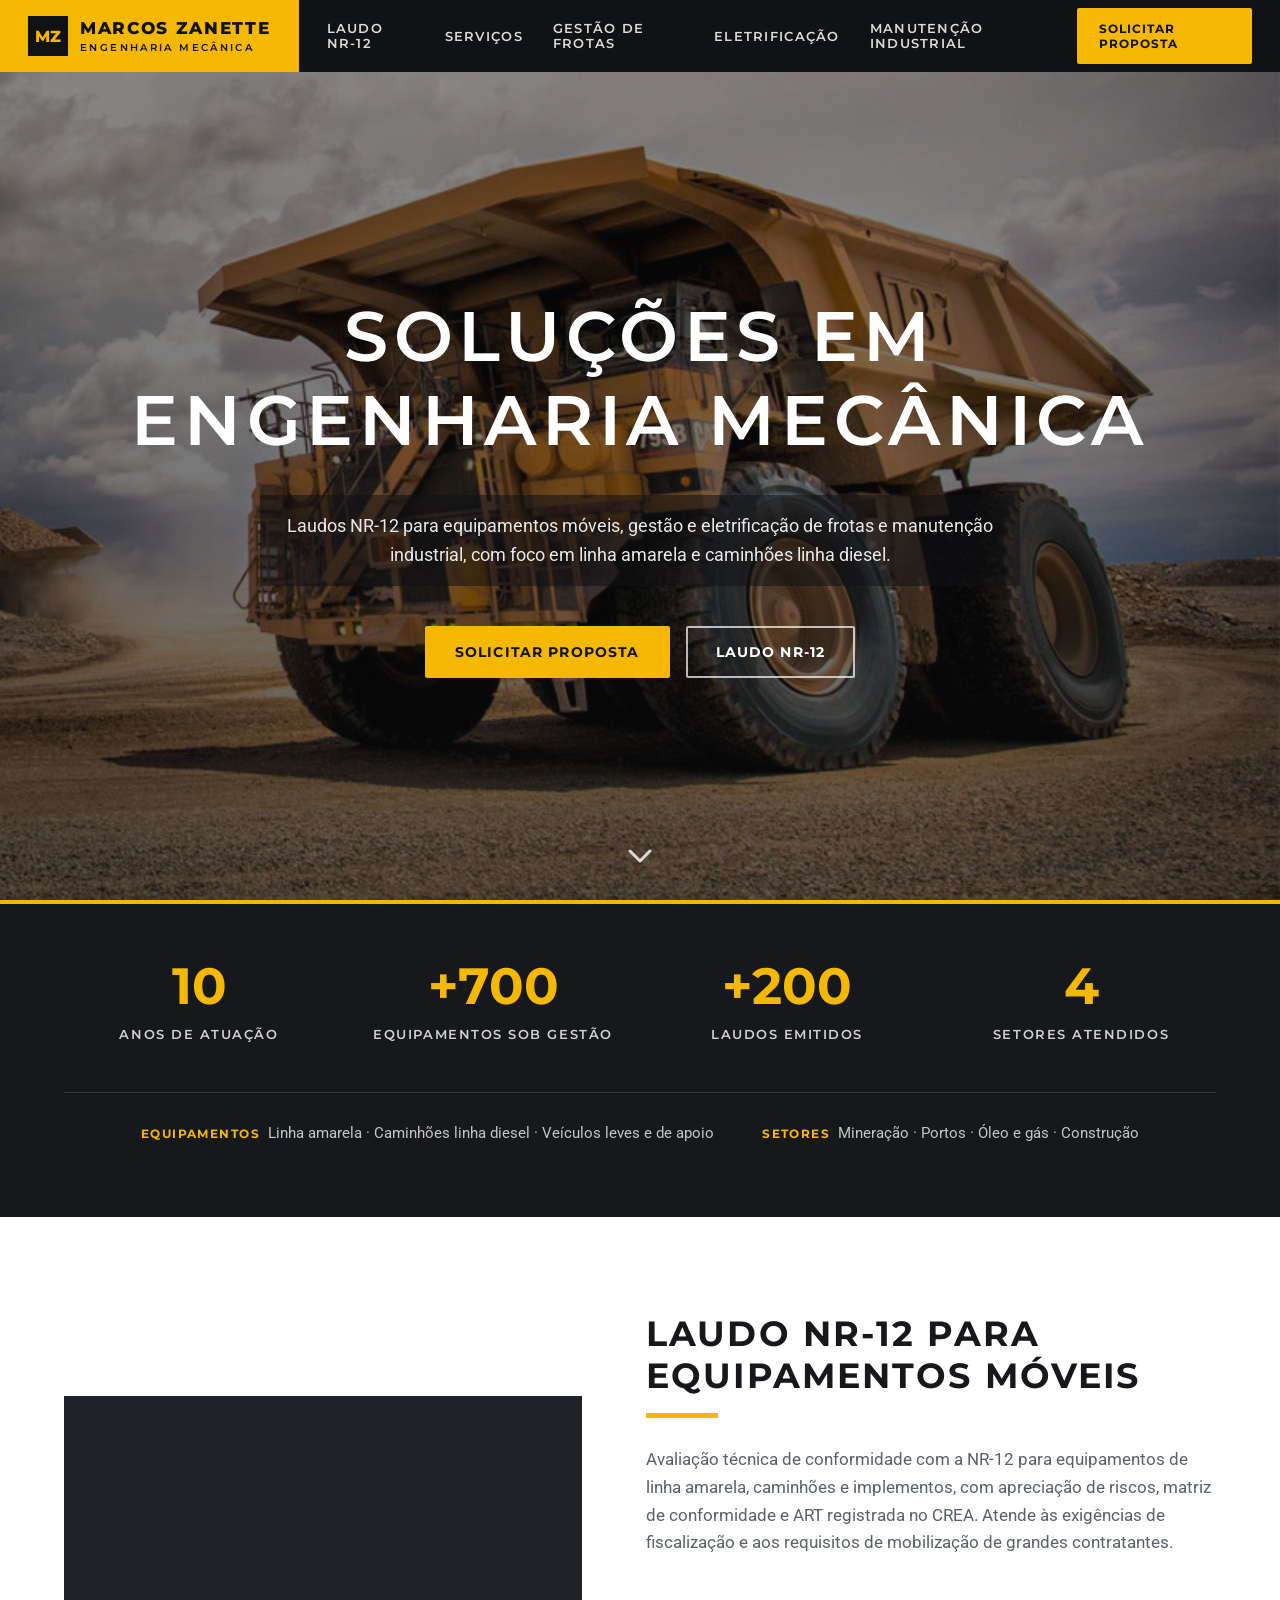
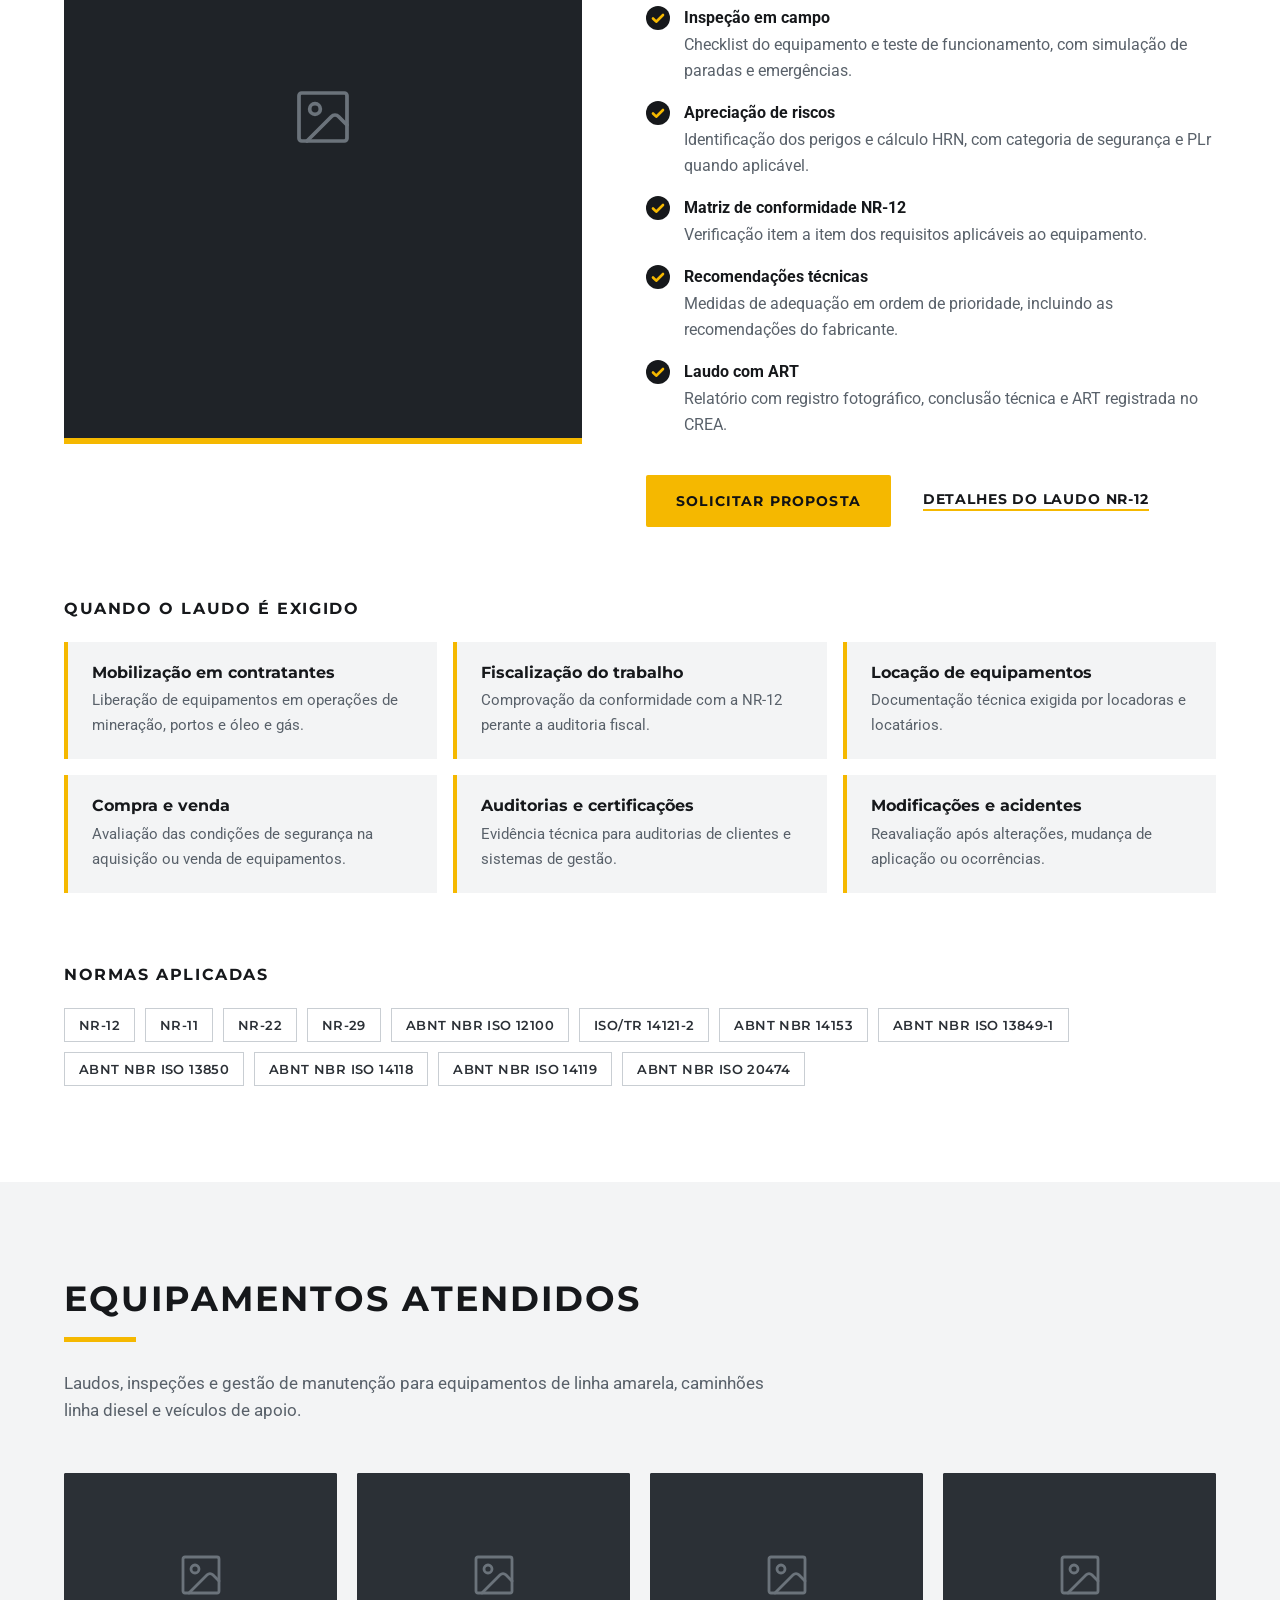
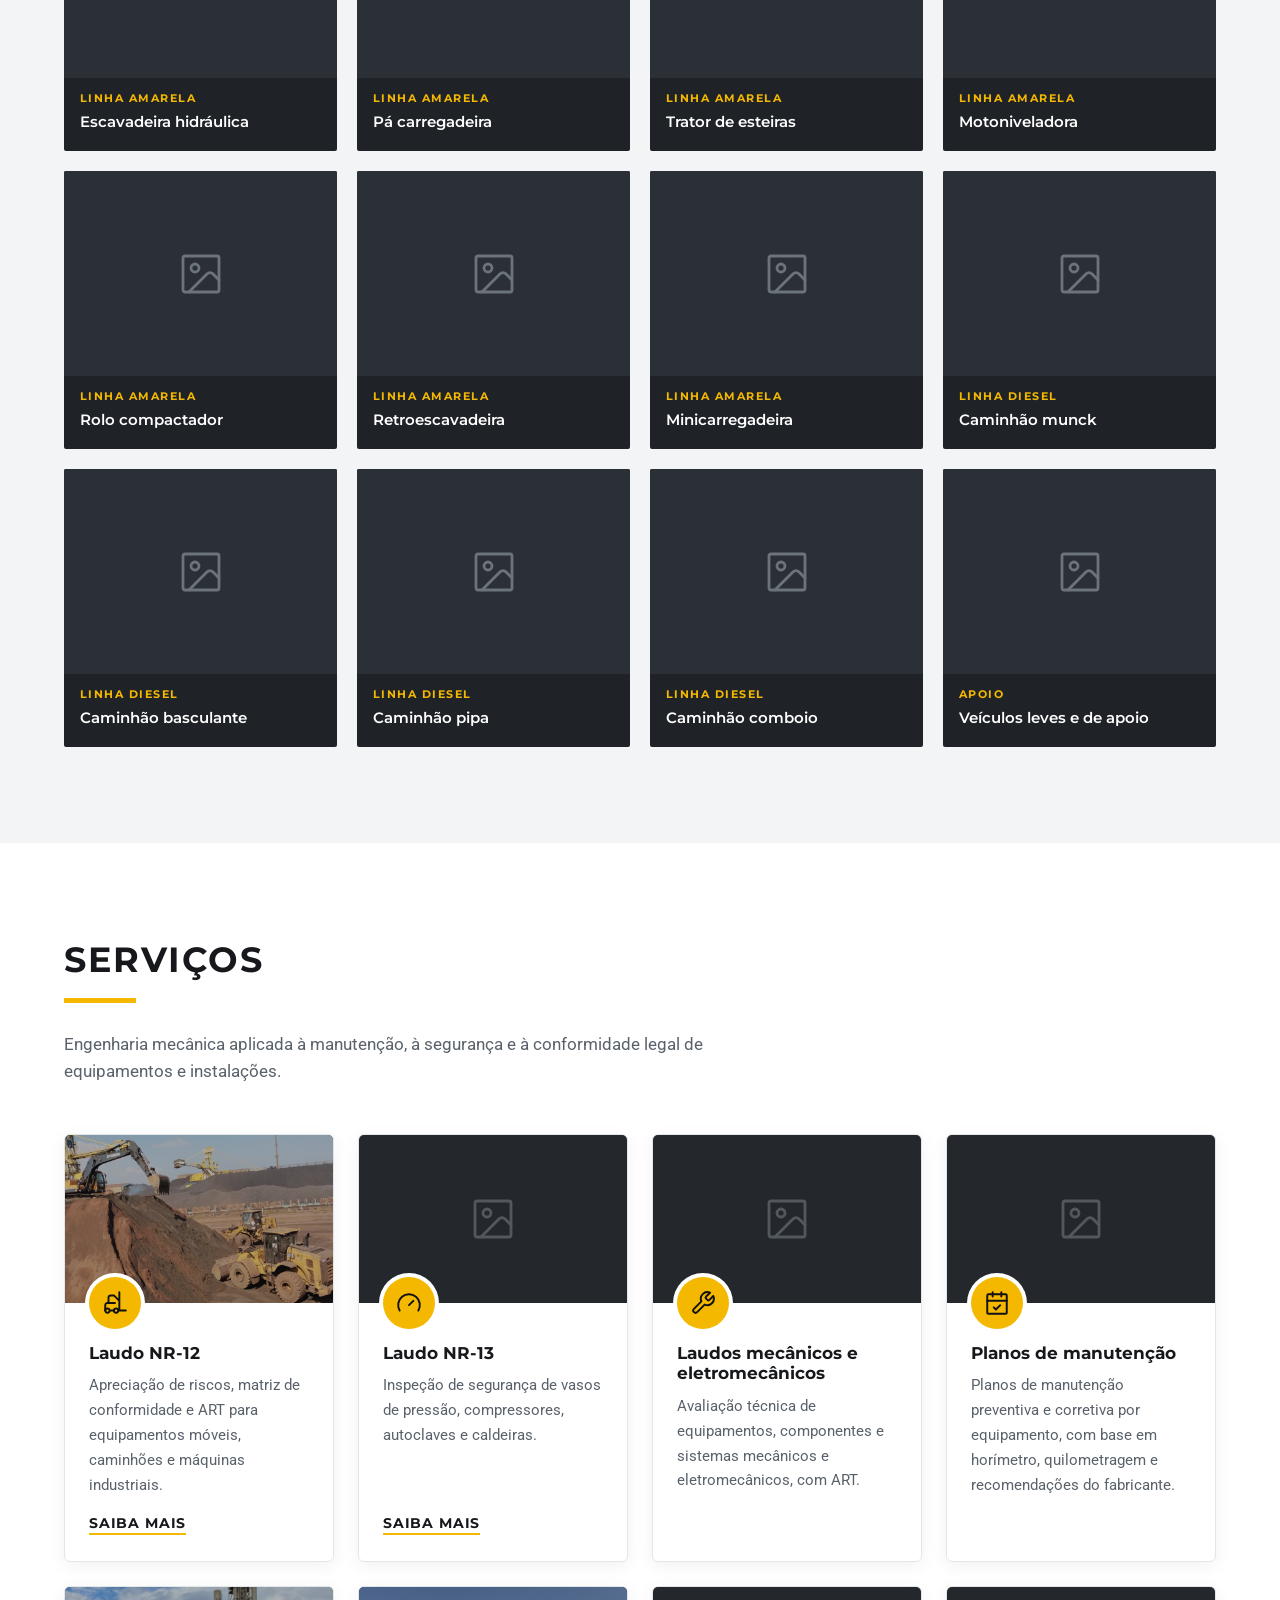
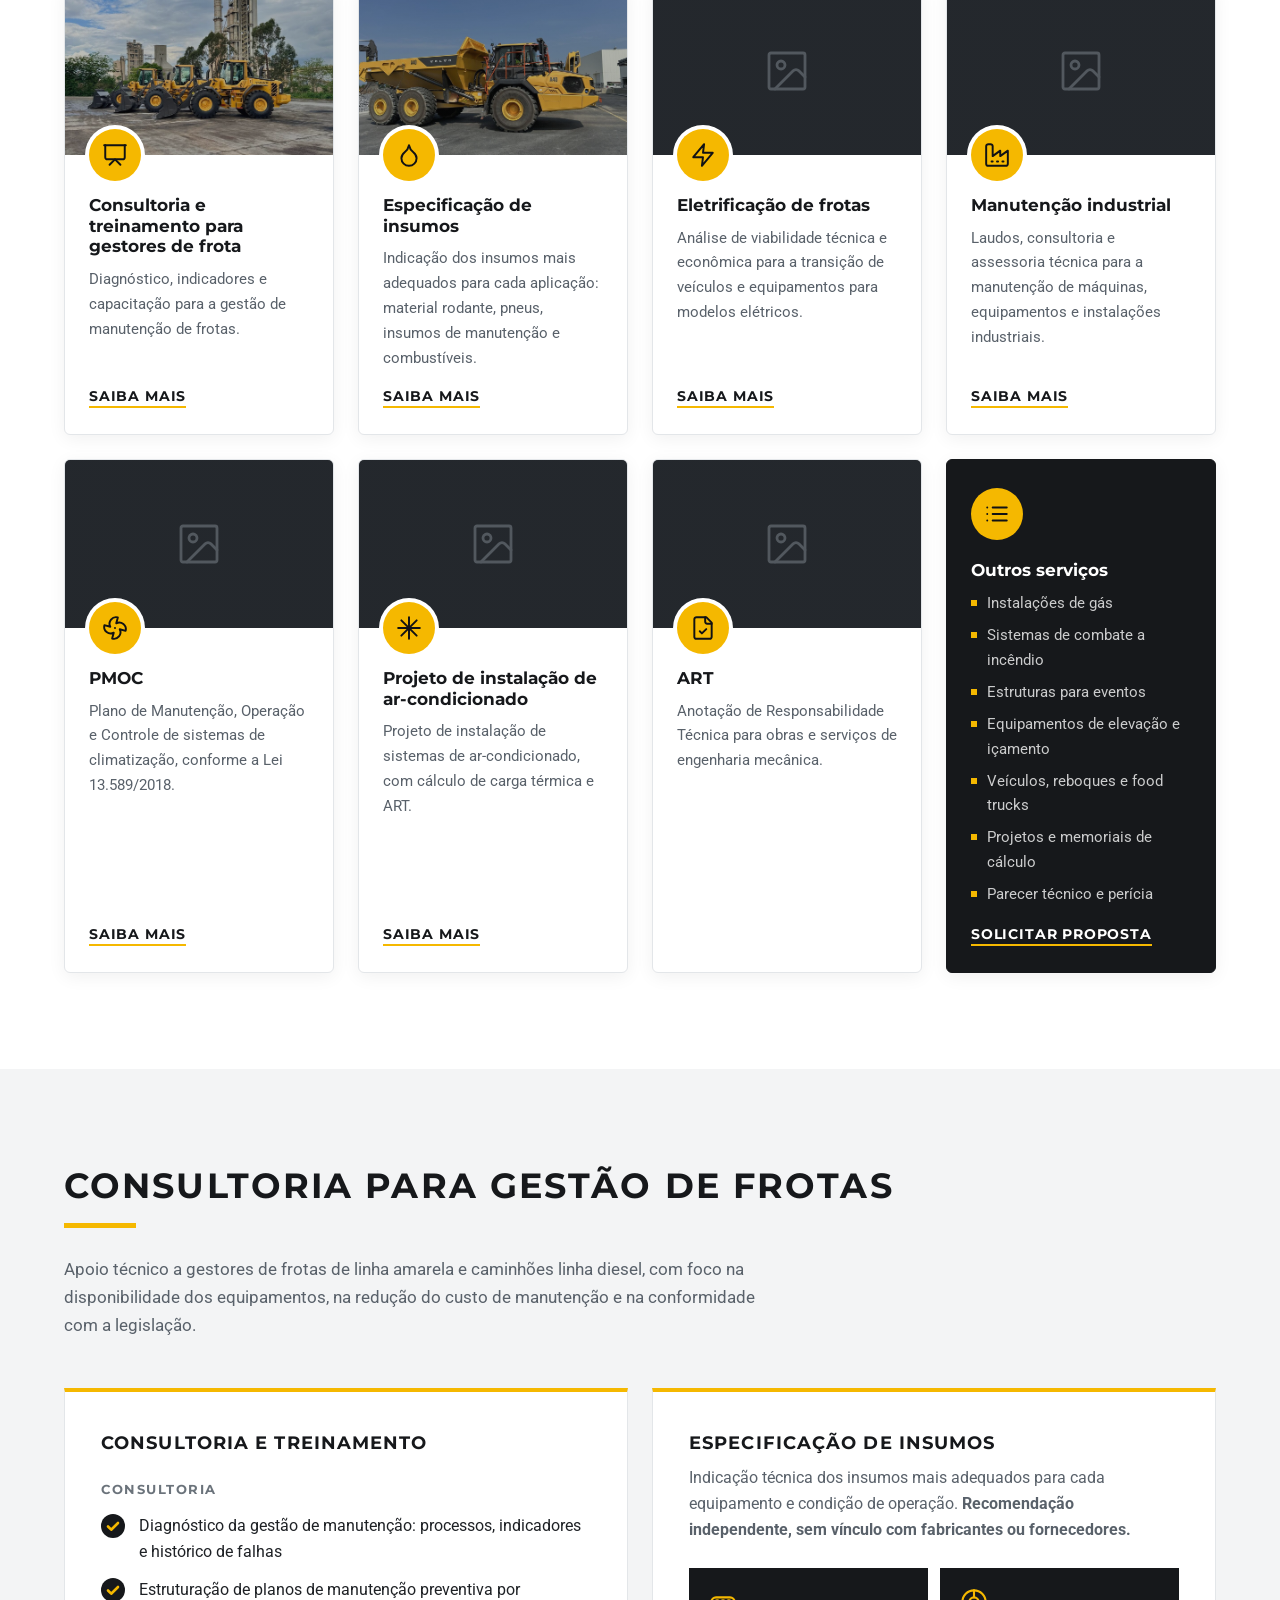
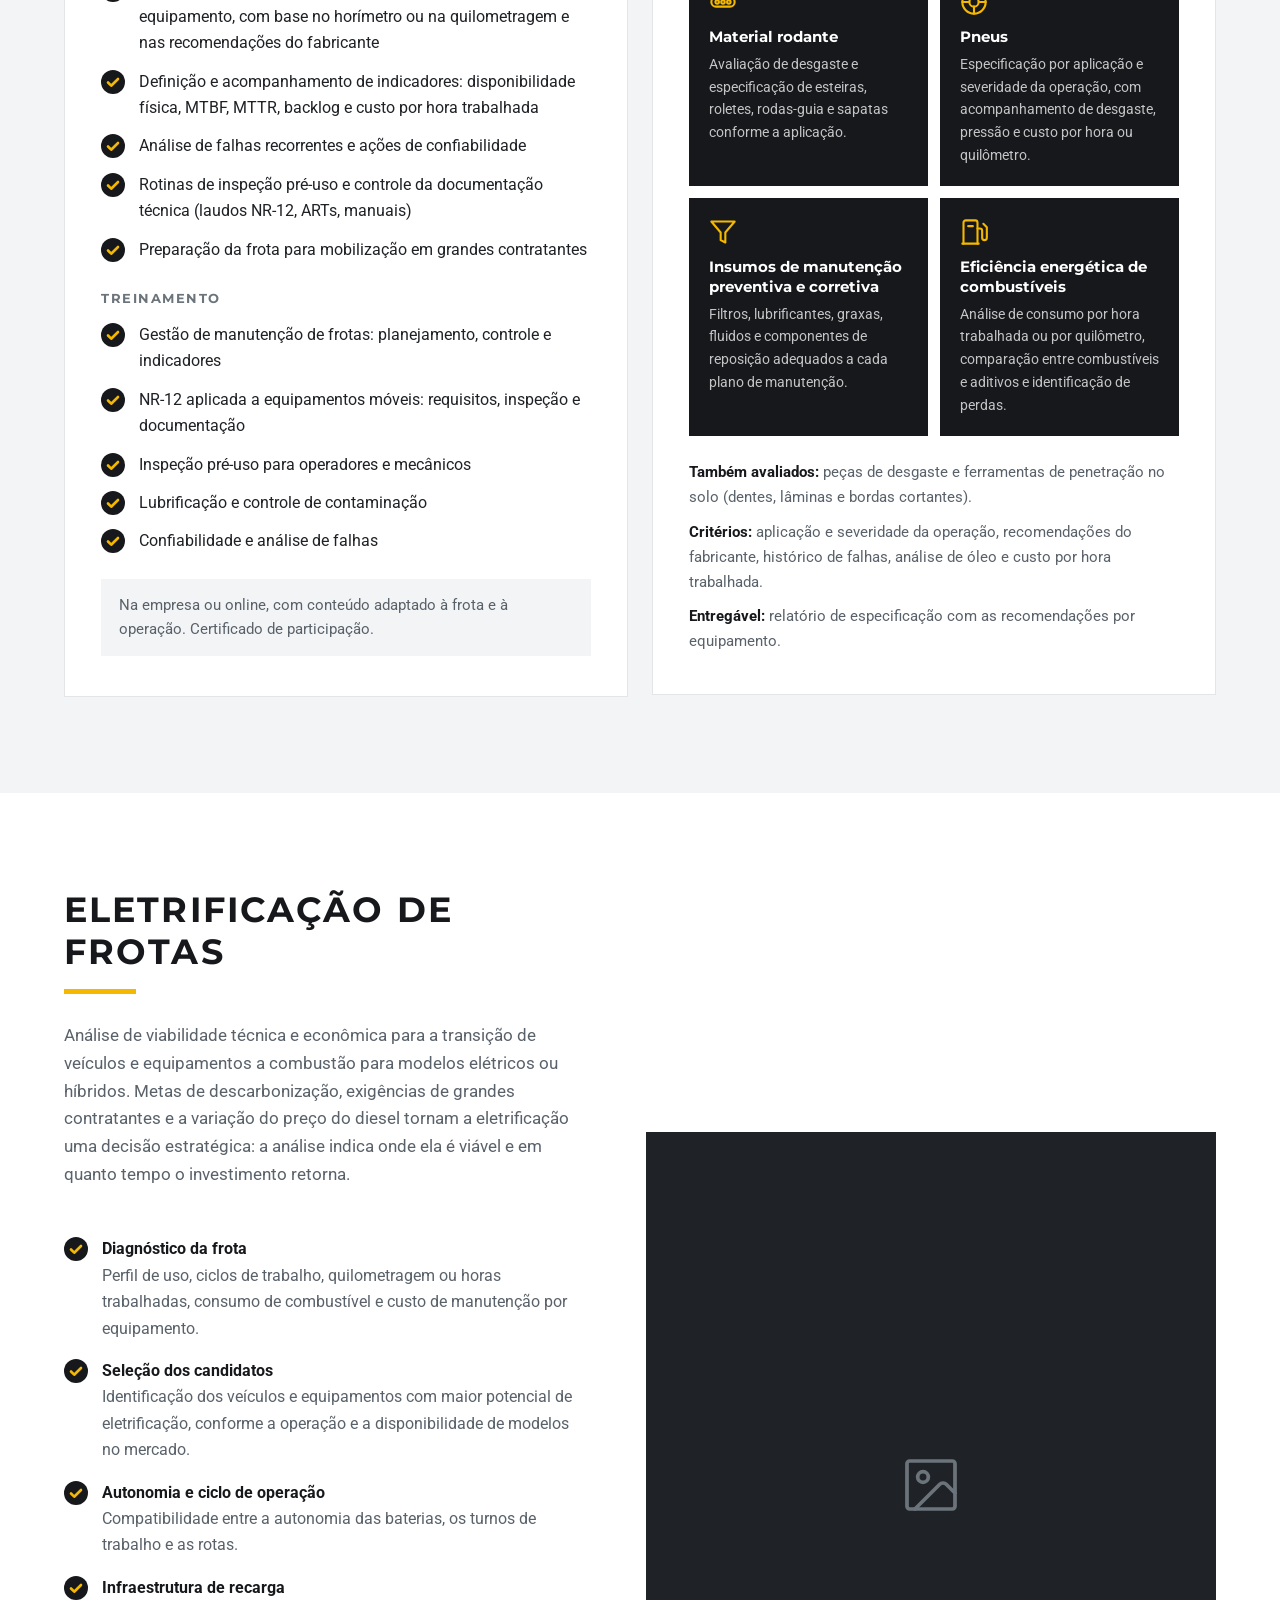
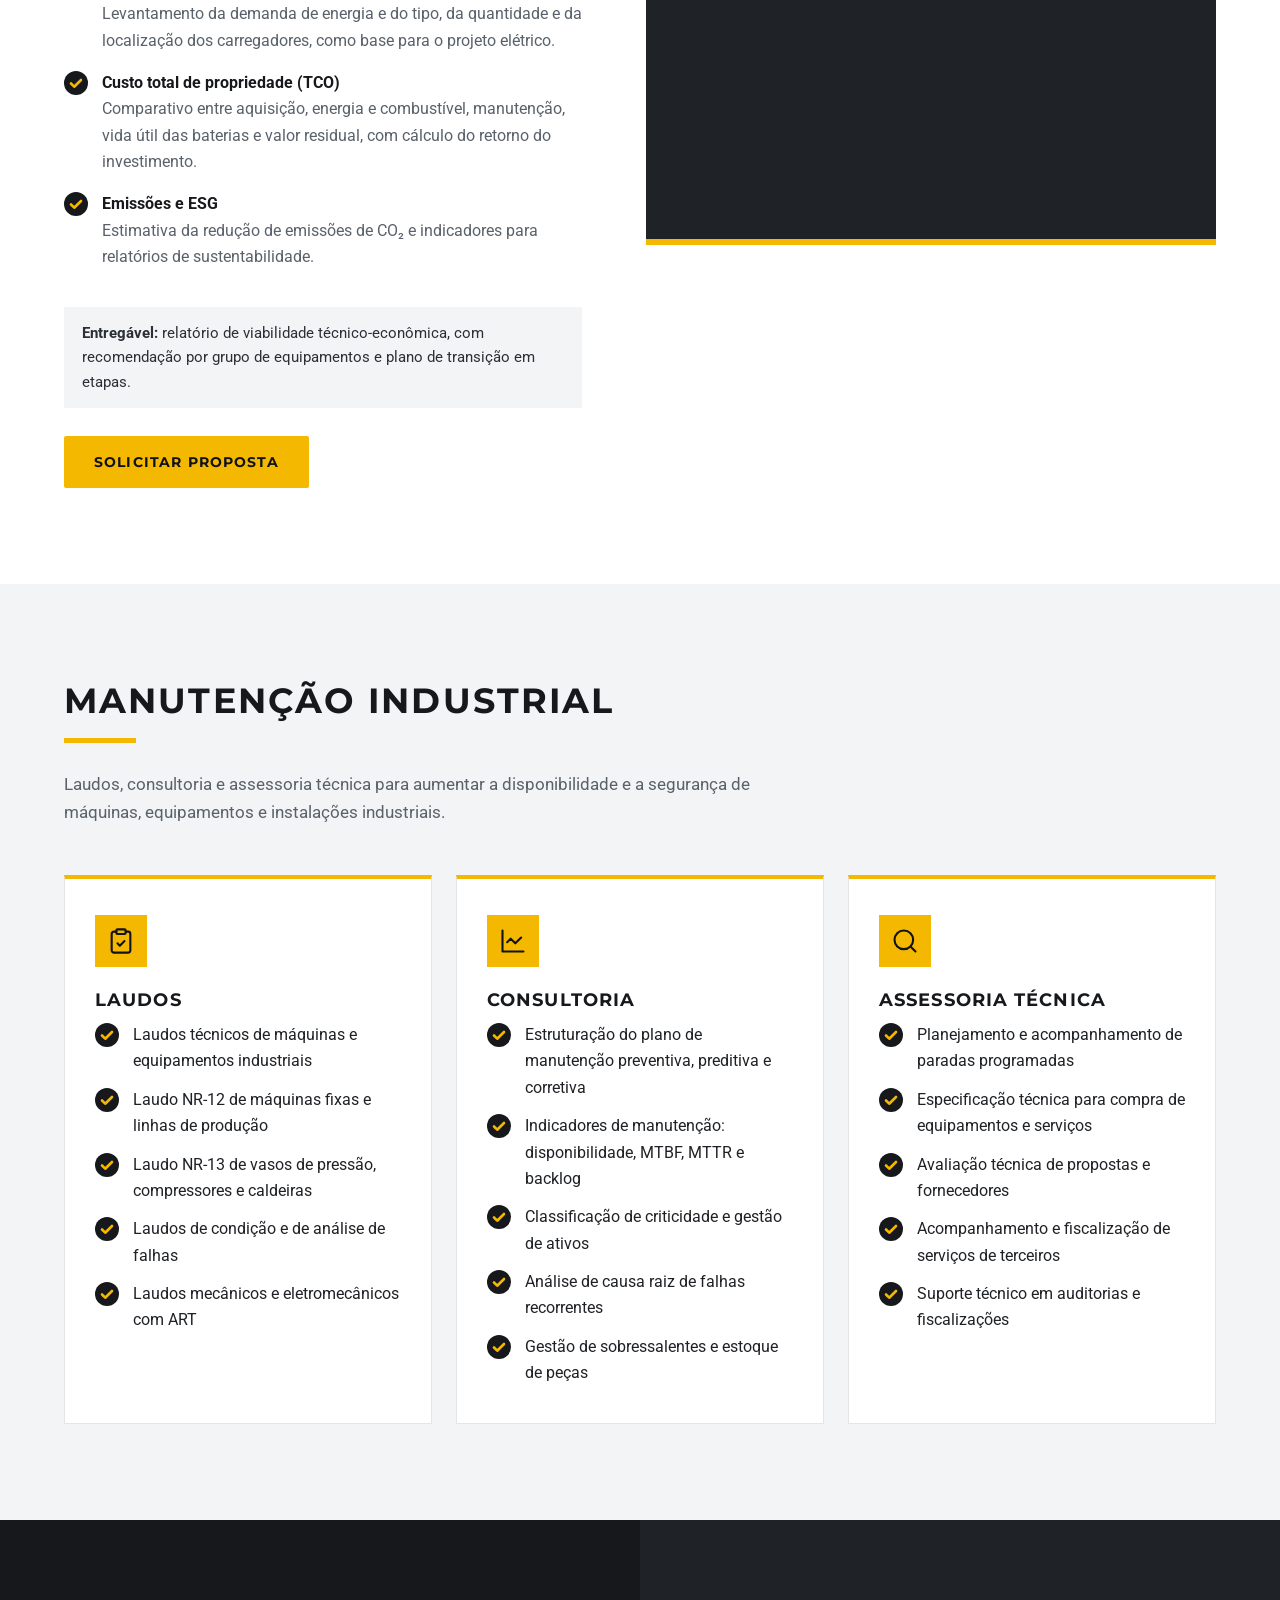
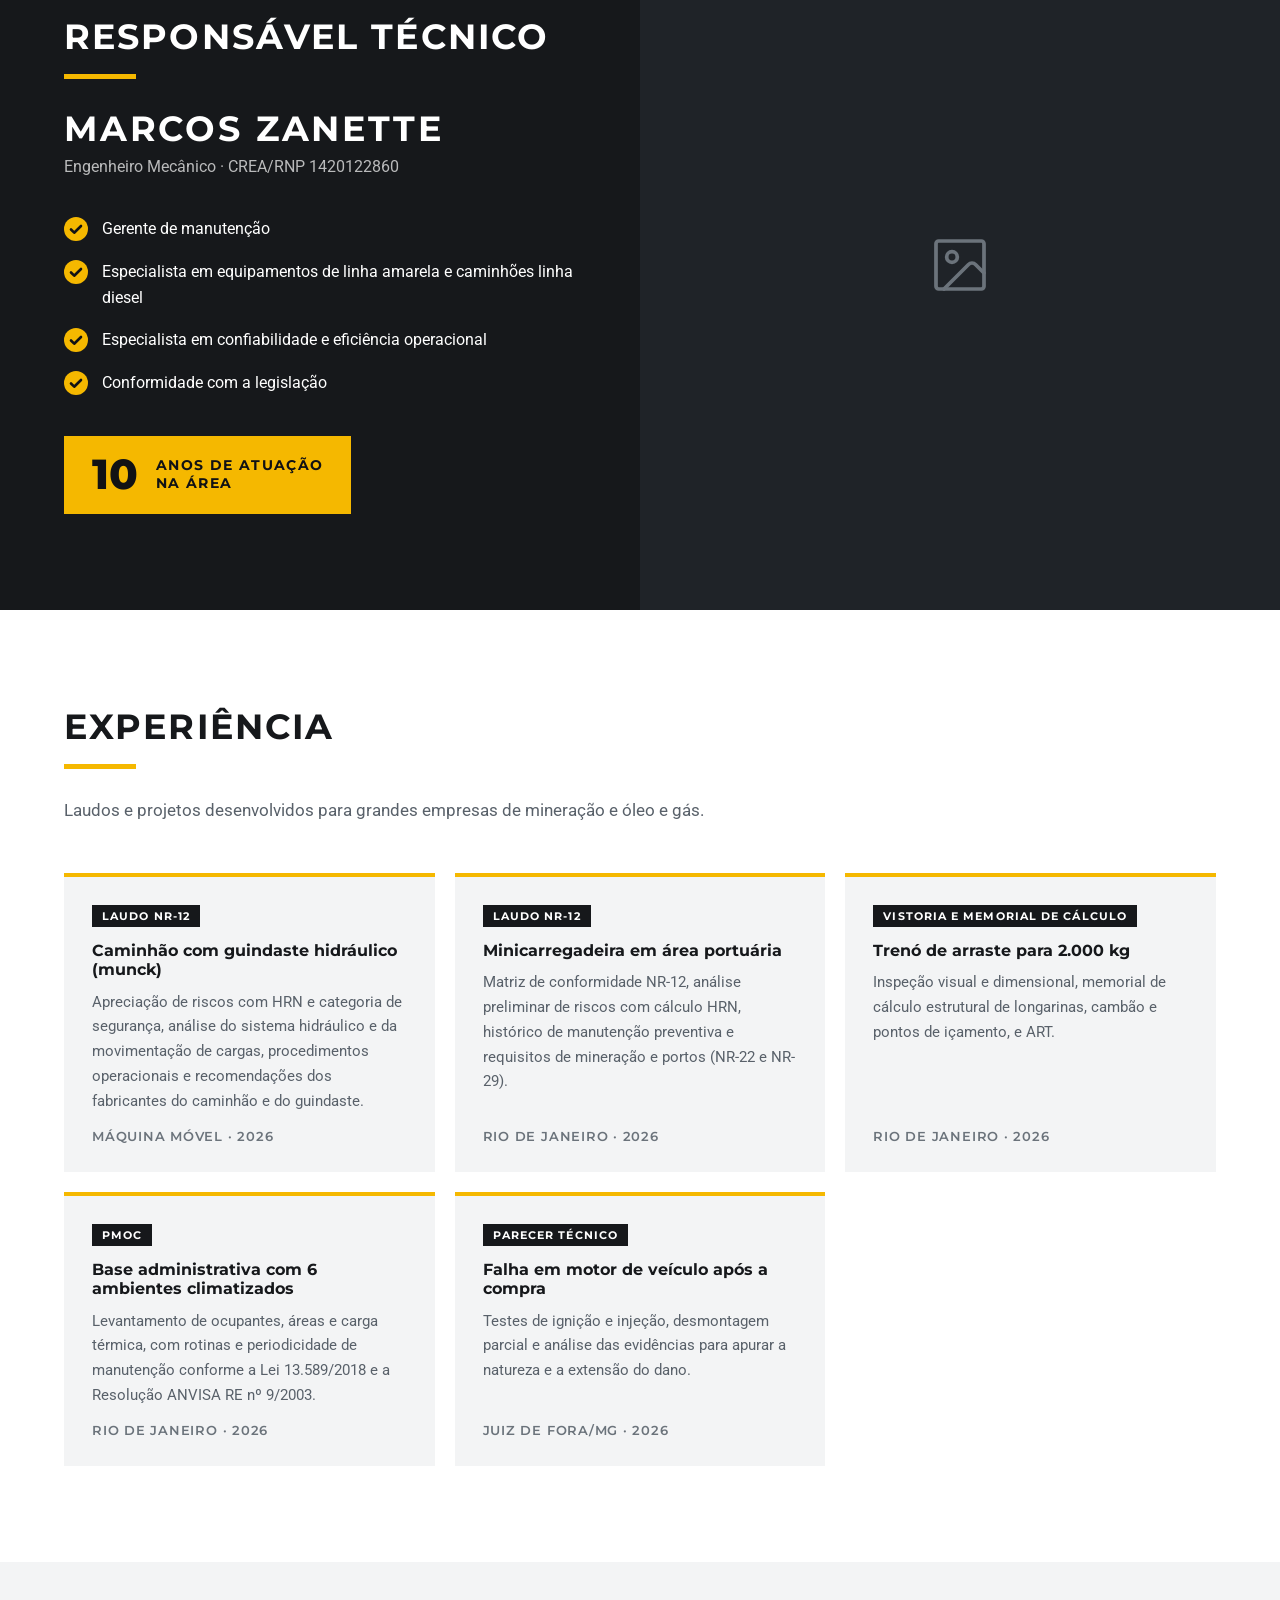
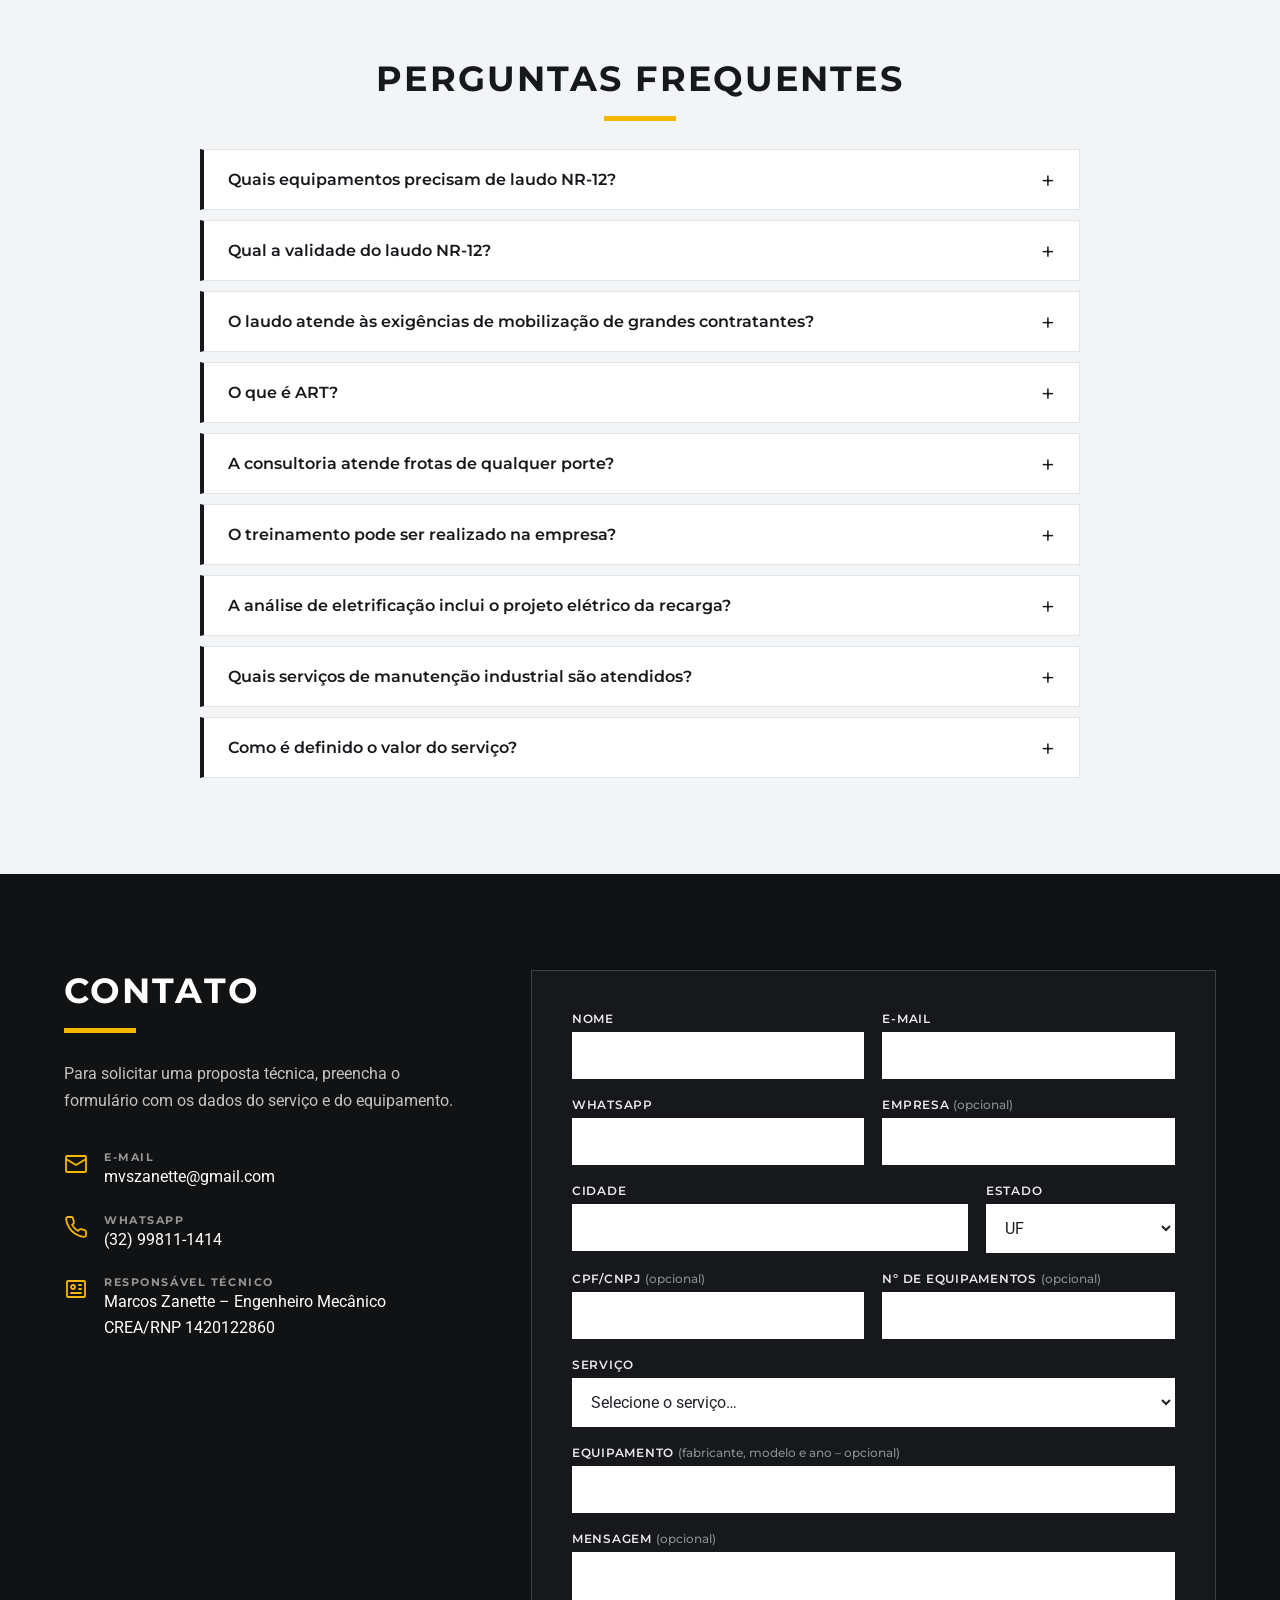
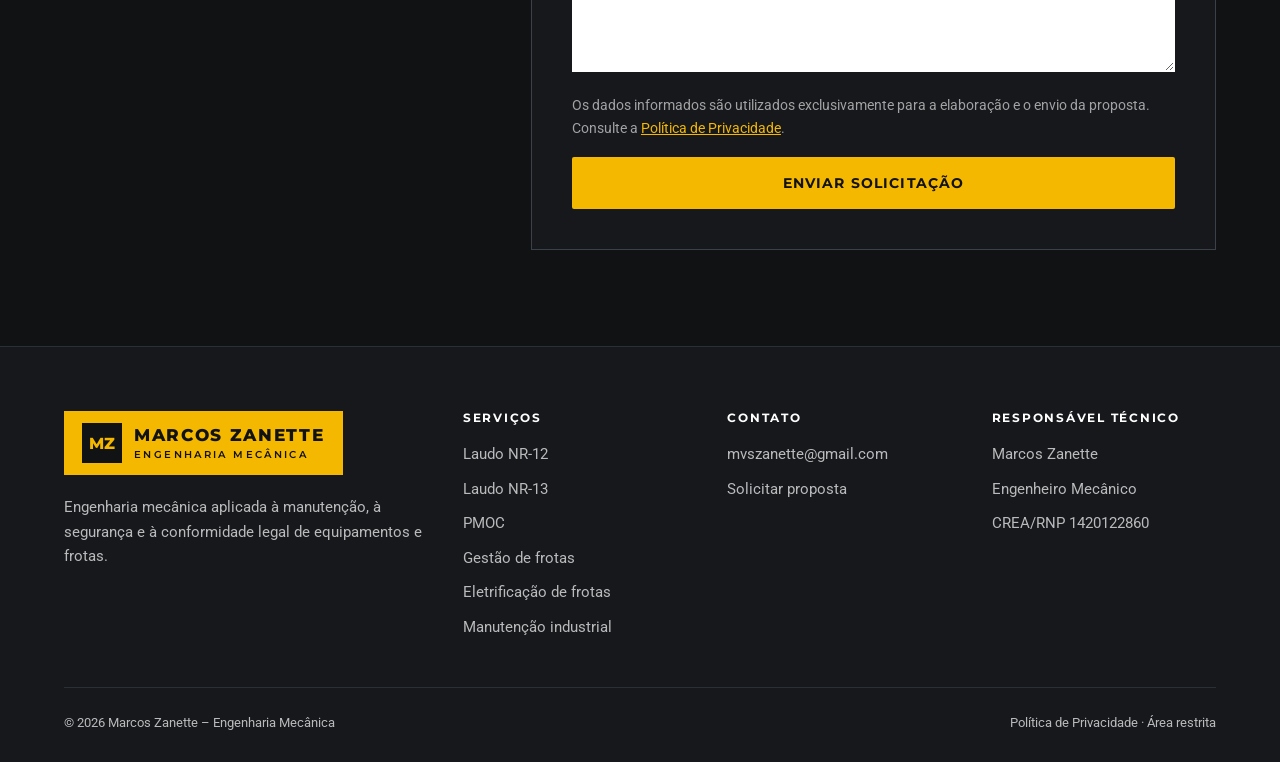
==== commit 2fef7017: "Cria a área restrita de controle de ART com alertas por e-mail - Página area-restrita.html com login" ====
--- a/index.html
+++ b/index.html
@@ -746,7 +746,7 @@
       </div>
       <div class="footer-bottom">
         <span>© <span id="ano">2026</span> Marcos Zanette – Engenharia Mecânica</span>
-        <a href="politica-de-privacidade.html">Política de Privacidade</a>
+        <span><a href="politica-de-privacidade.html">Política de Privacidade</a> · <a href="area-restrita.html" rel="nofollow">Área restrita</a></span>
       </div>
     </div>
   </footer>
--- a/styles.css
+++ b/styles.css
@@ -370,13 +370,15 @@
   overflow: hidden;
 }
 
-/* Foto do topo em preto e branco escurecido (img/hero.jpg) */
+/* Foto do topo (img/hero.jpg), em cores e escurecida para o texto ficar legível */
 .hero::before {
   content: "";
   position: absolute;
   inset: 0;
-  background: url("img/hero.jpg") center / cover no-repeat;
-  filter: grayscale(1) brightness(0.38);
+  background:
+    linear-gradient(rgba(17, 18, 20, 0.35), rgba(17, 18, 20, 0.55)),
+    url("img/hero.jpg") center 60% / cover no-repeat;
+  filter: brightness(0.8);
 }
 
 .hero .container {
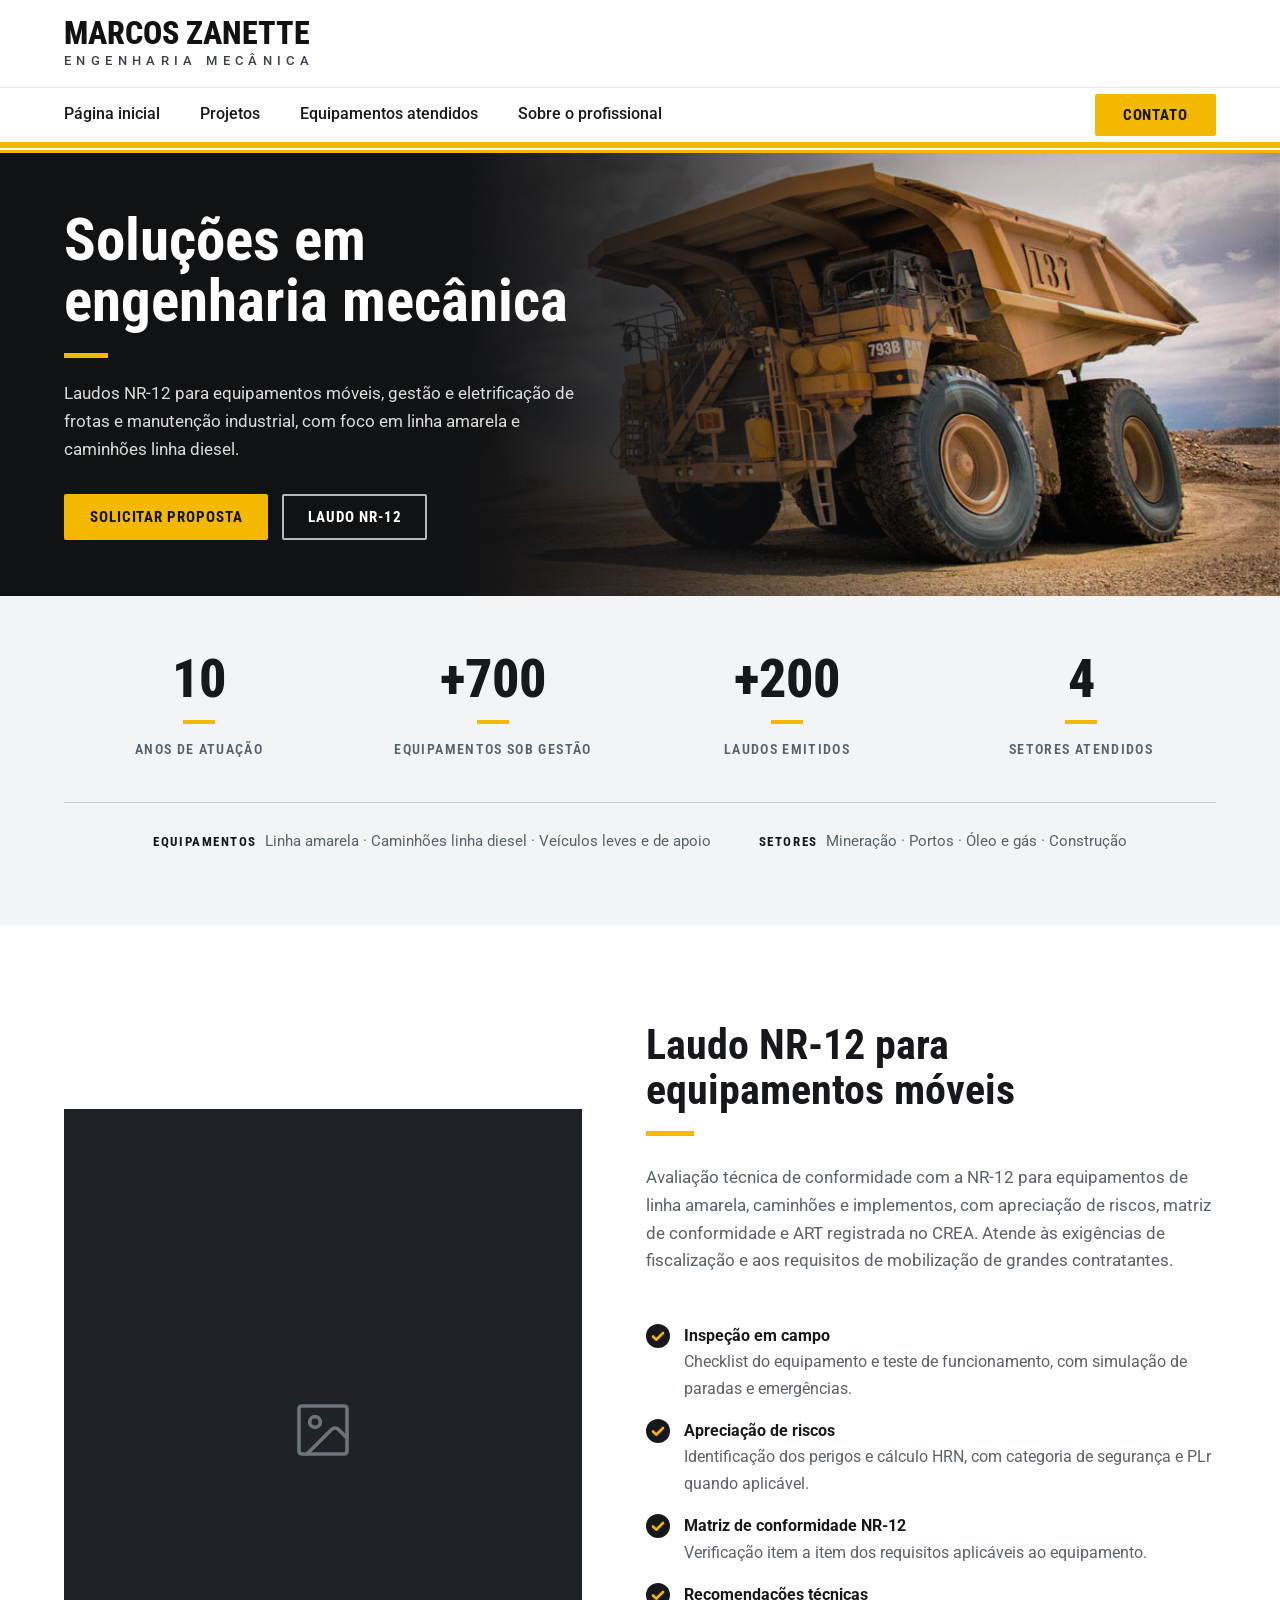
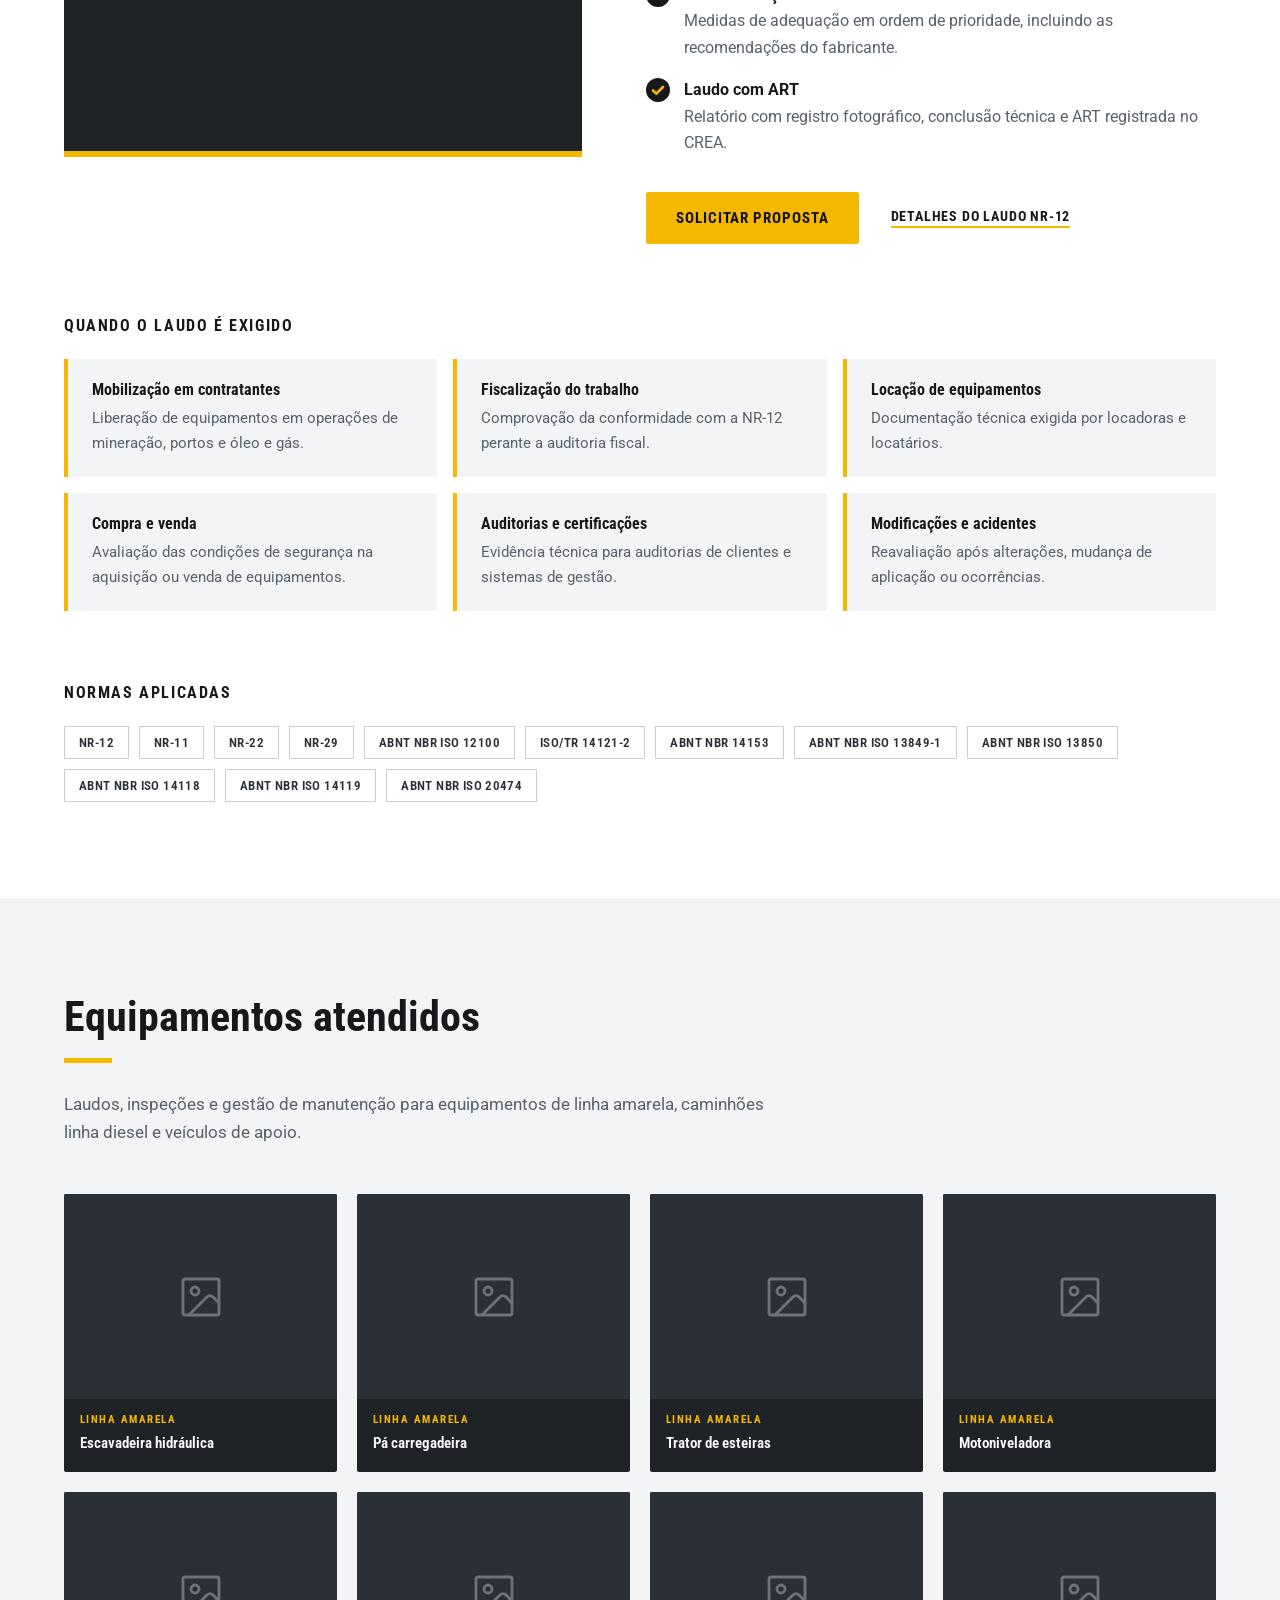
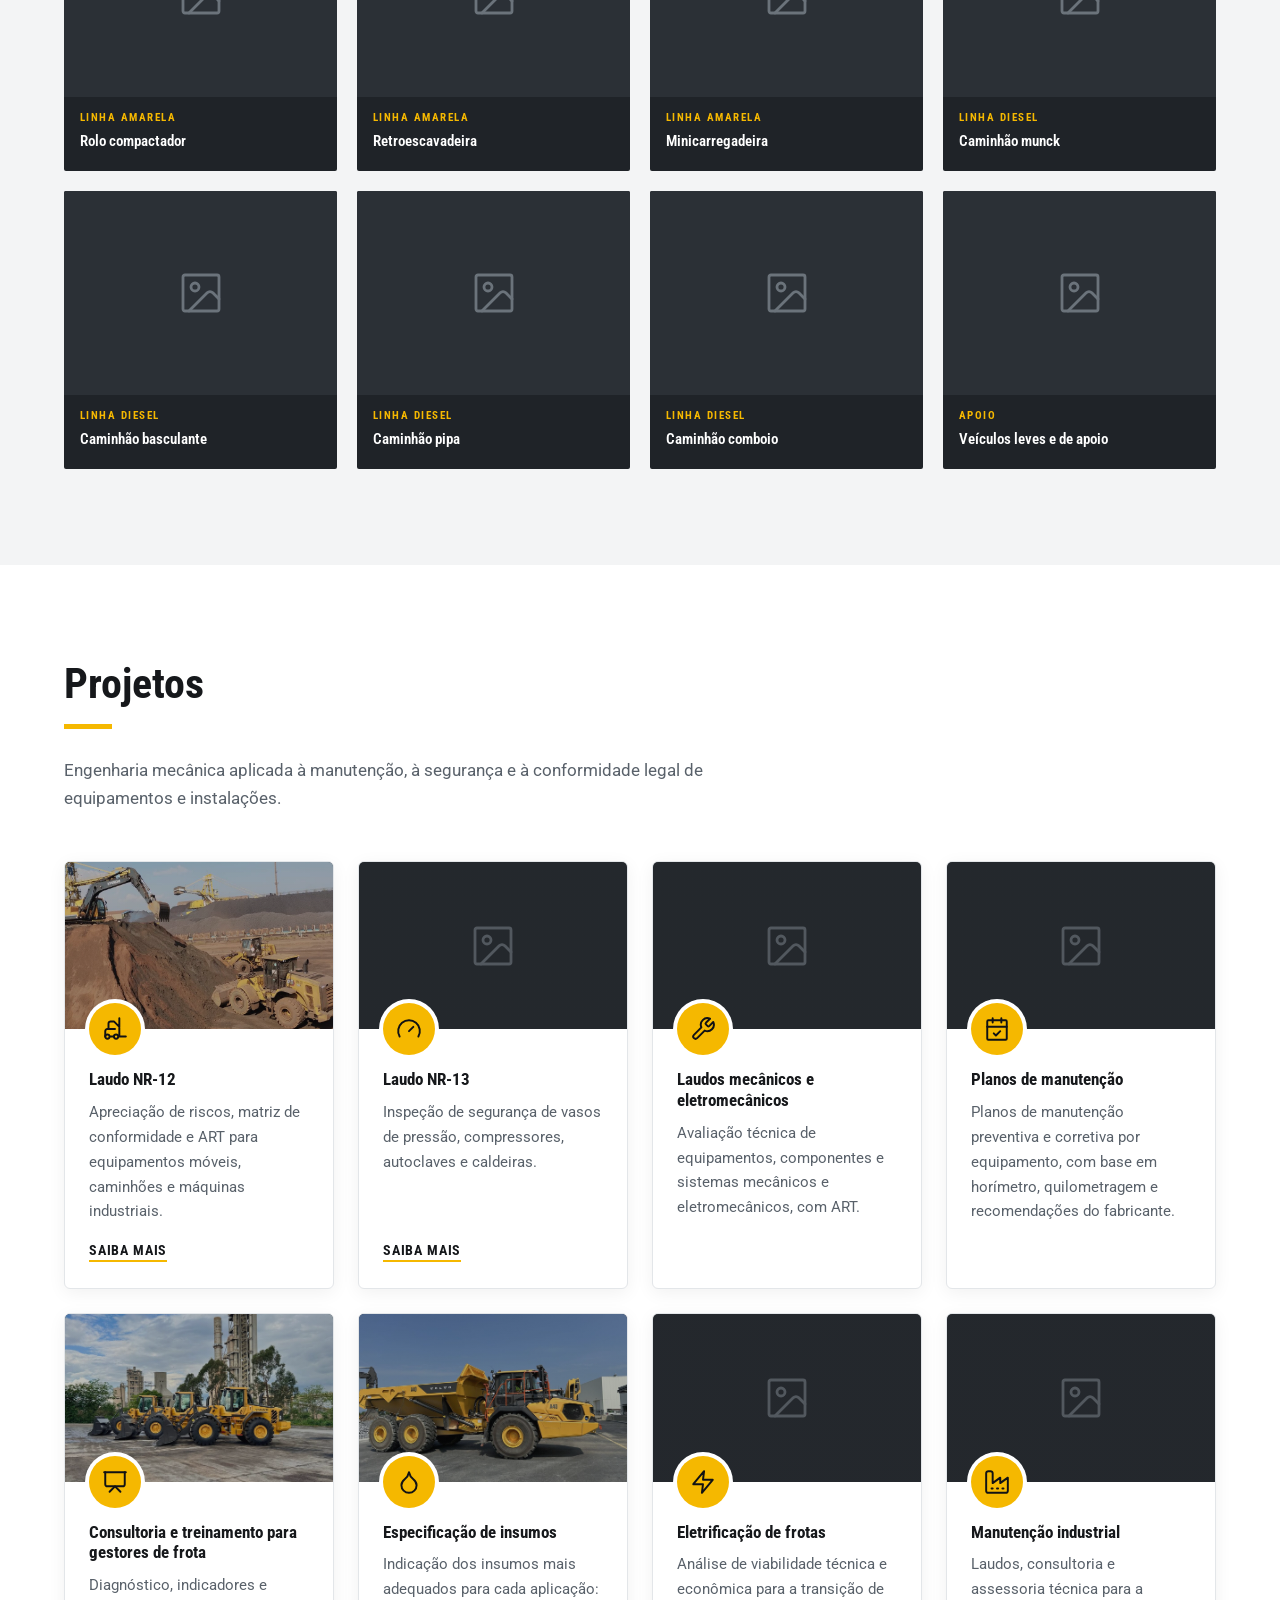
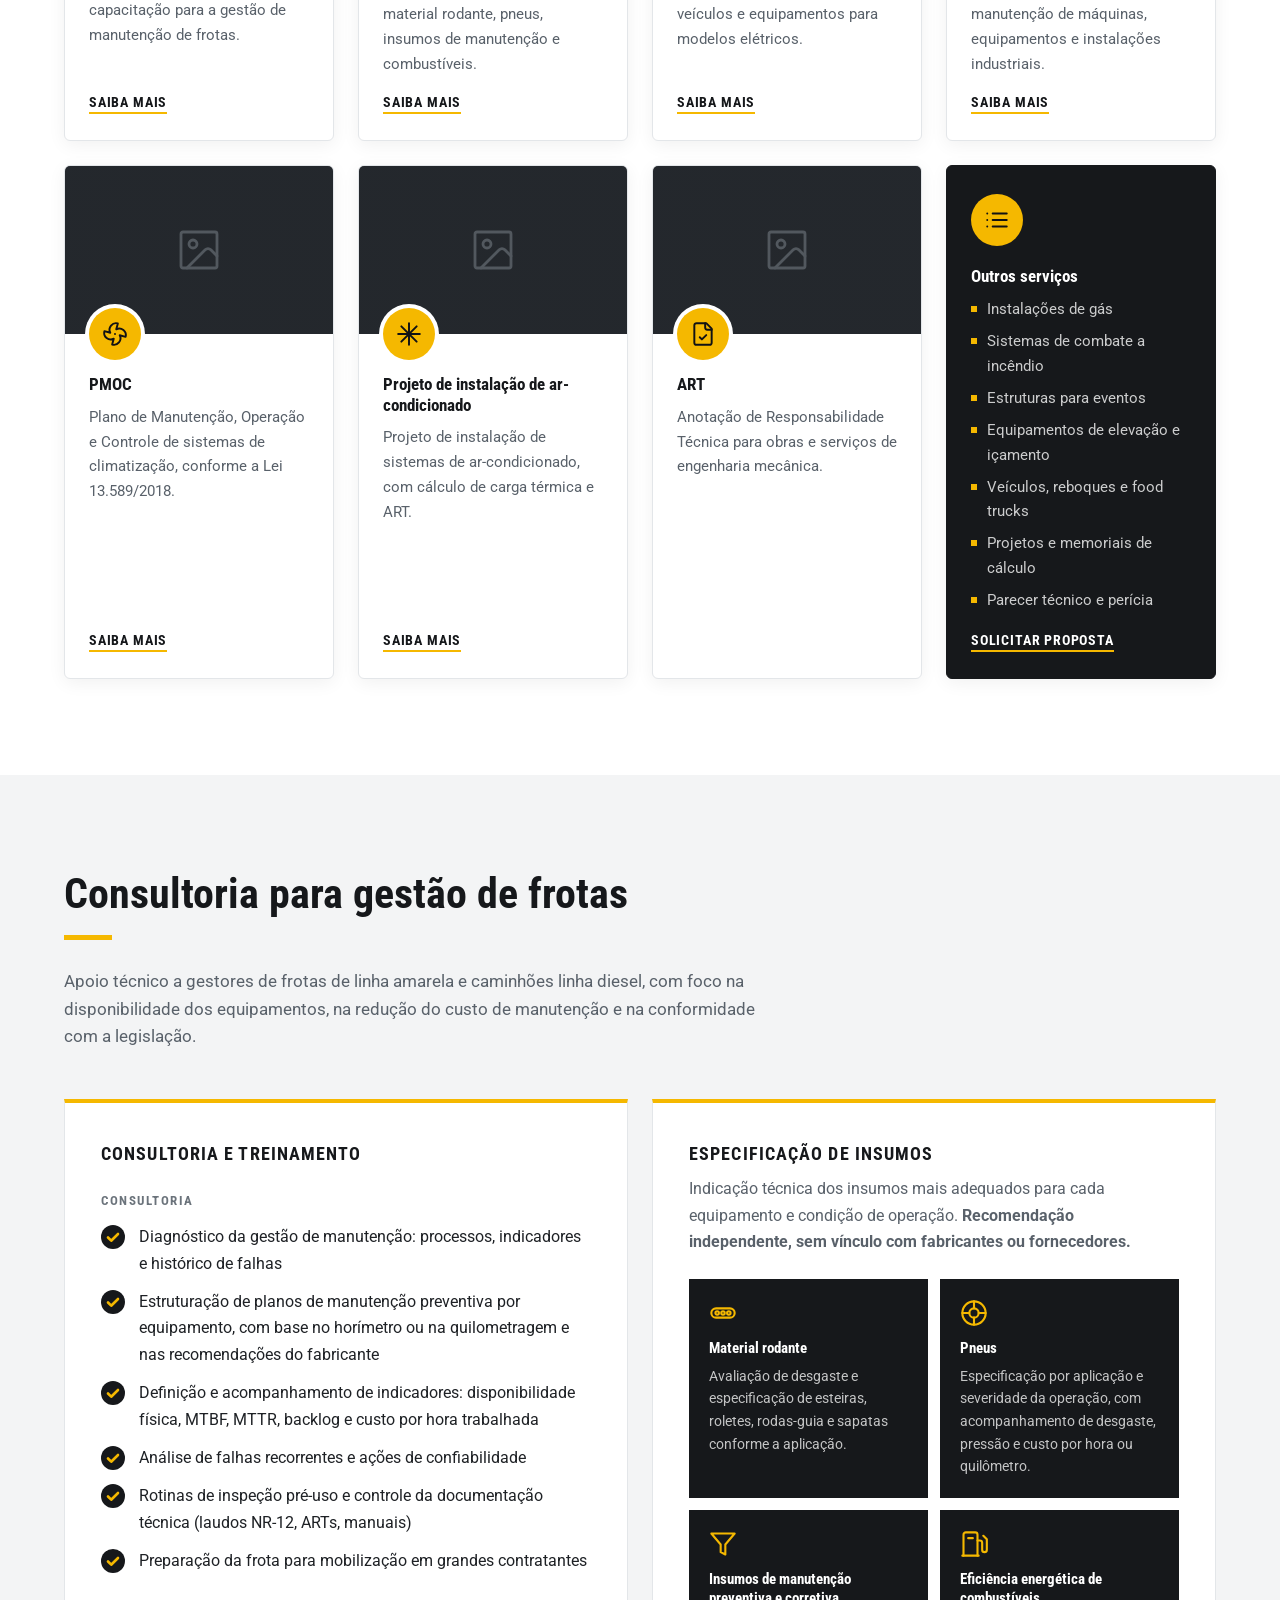
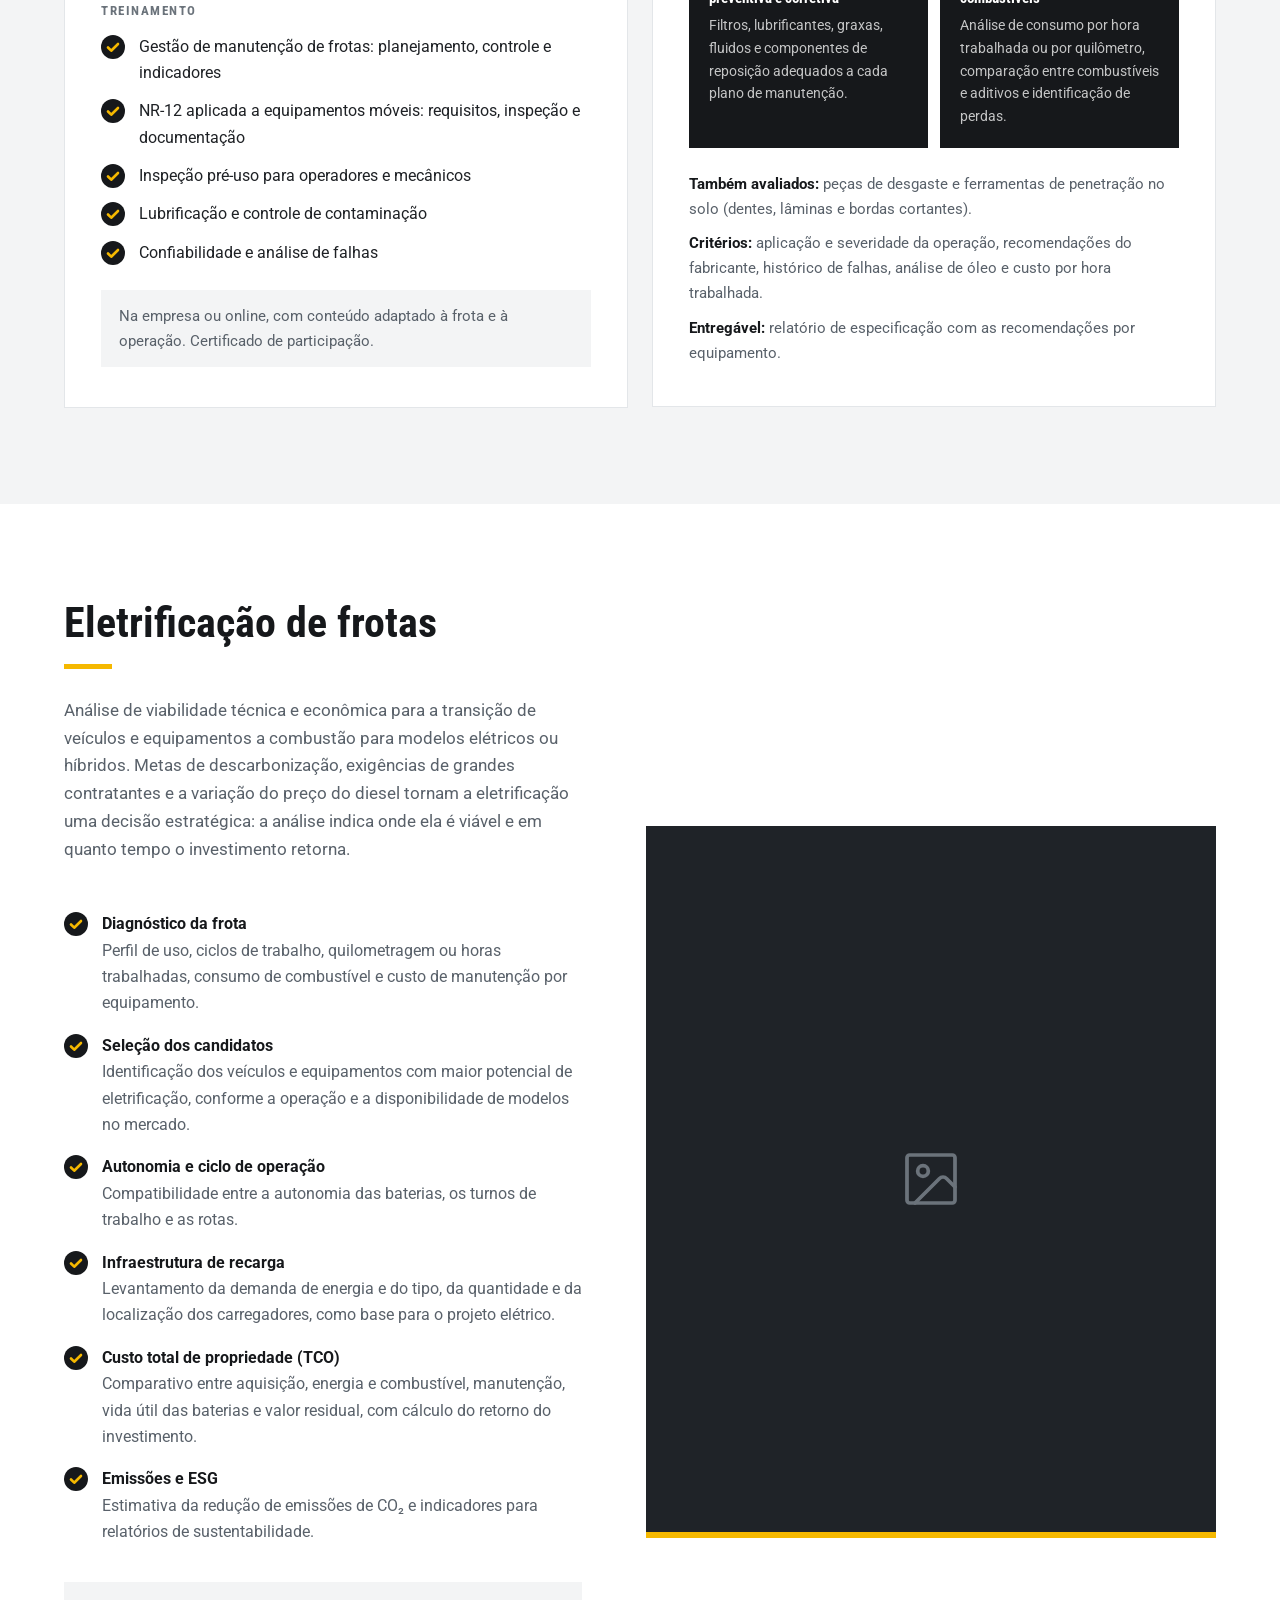
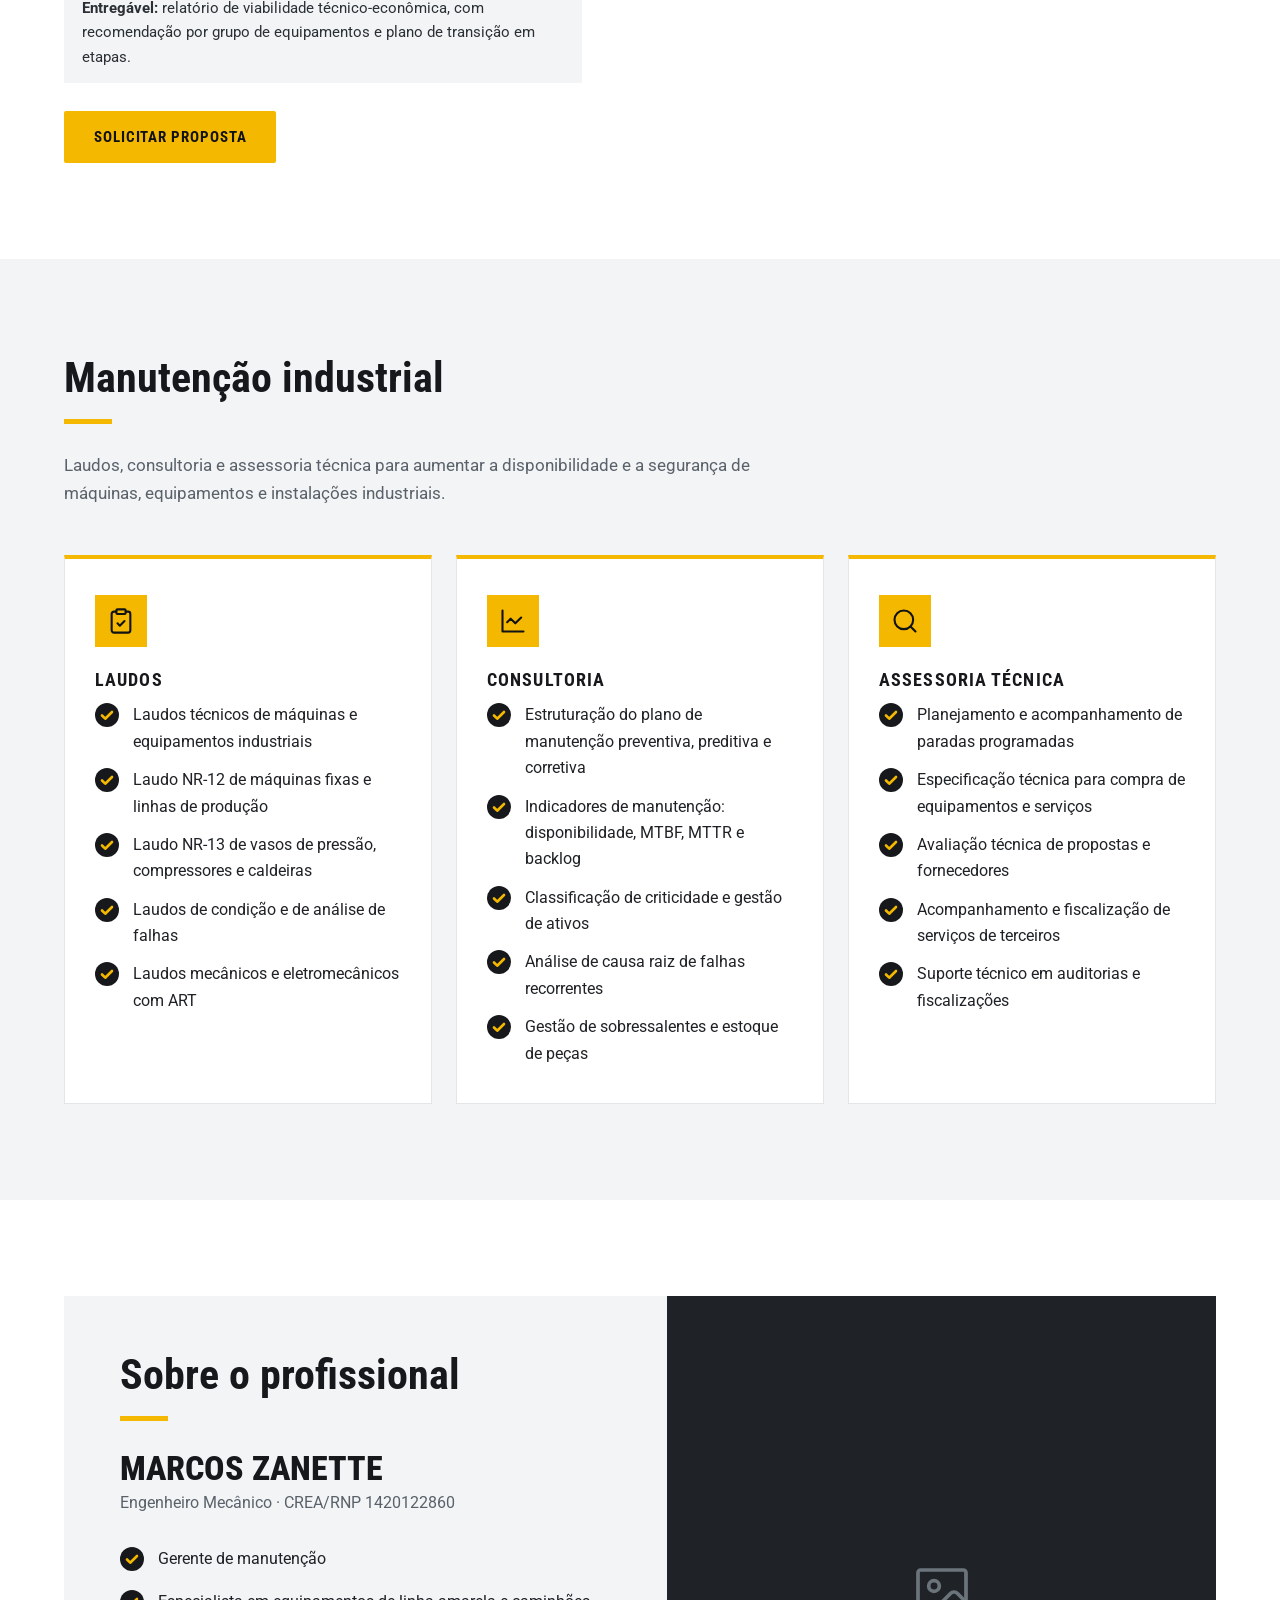
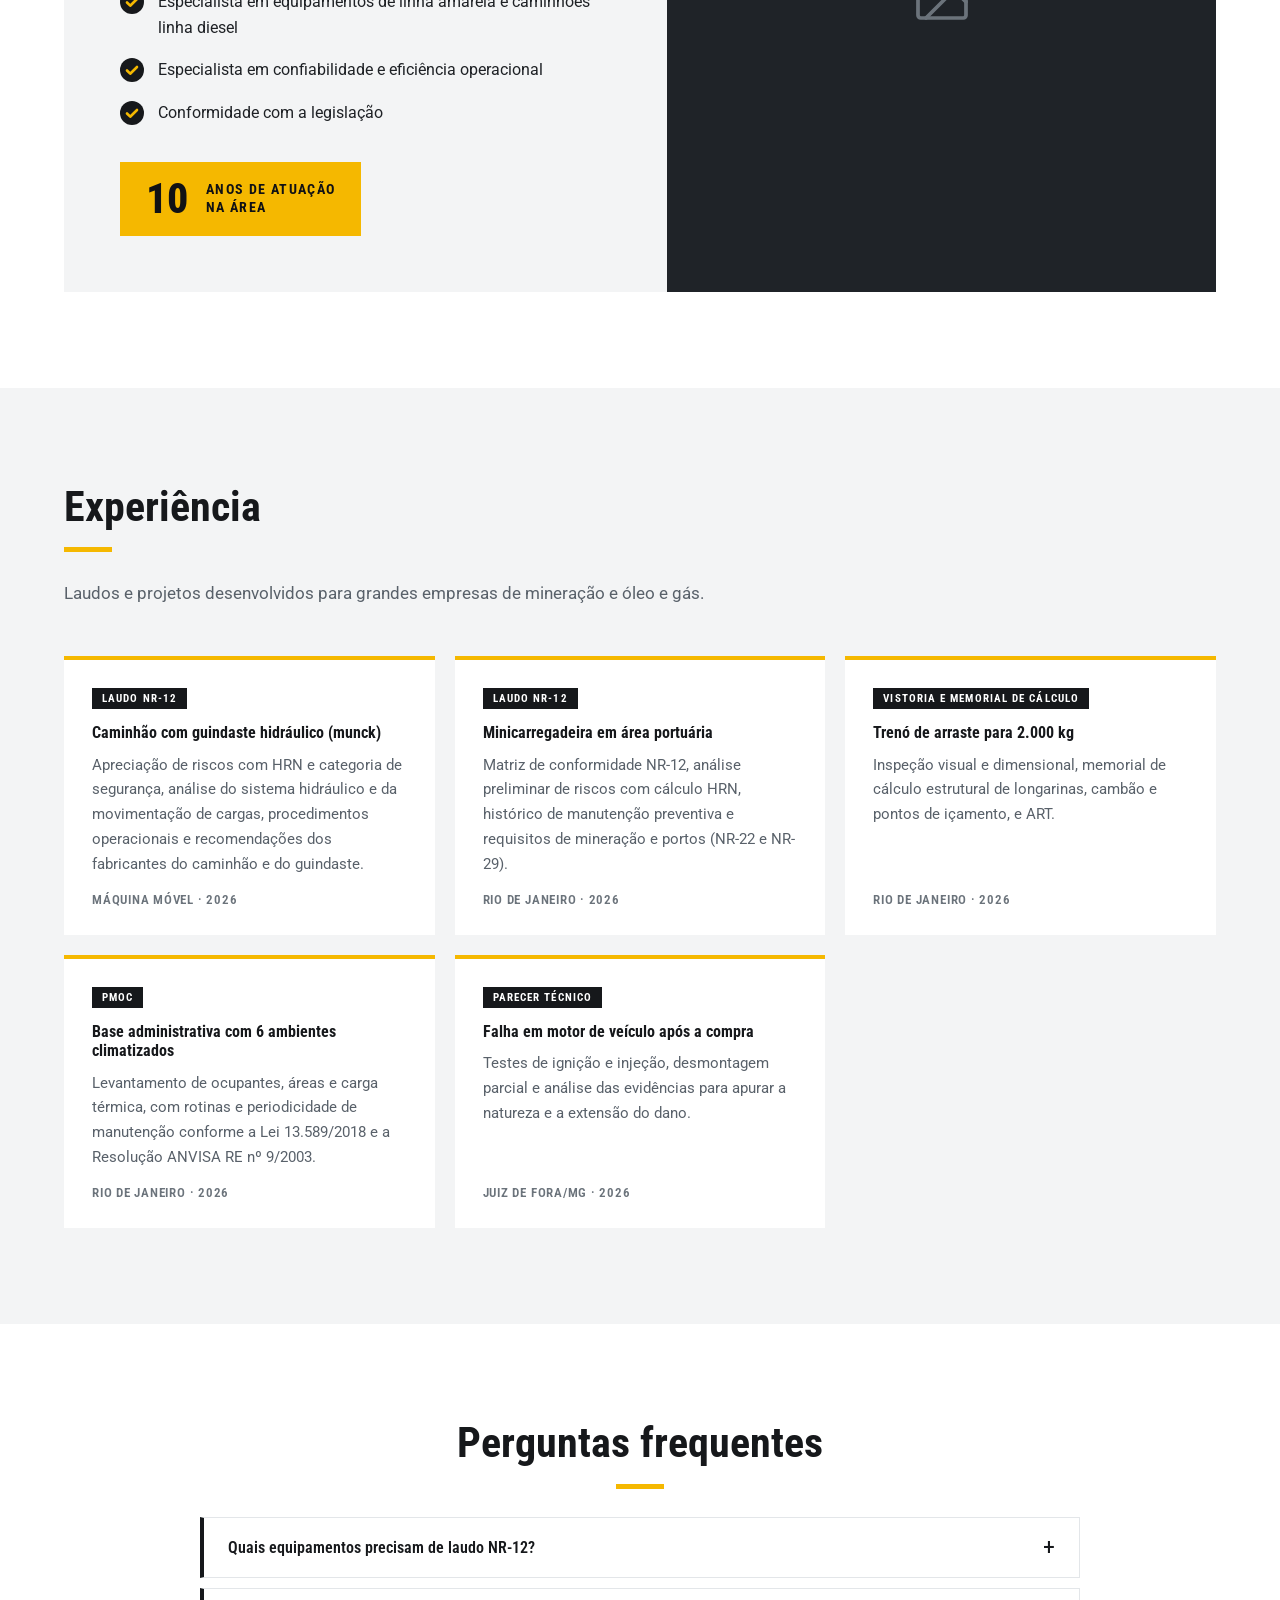
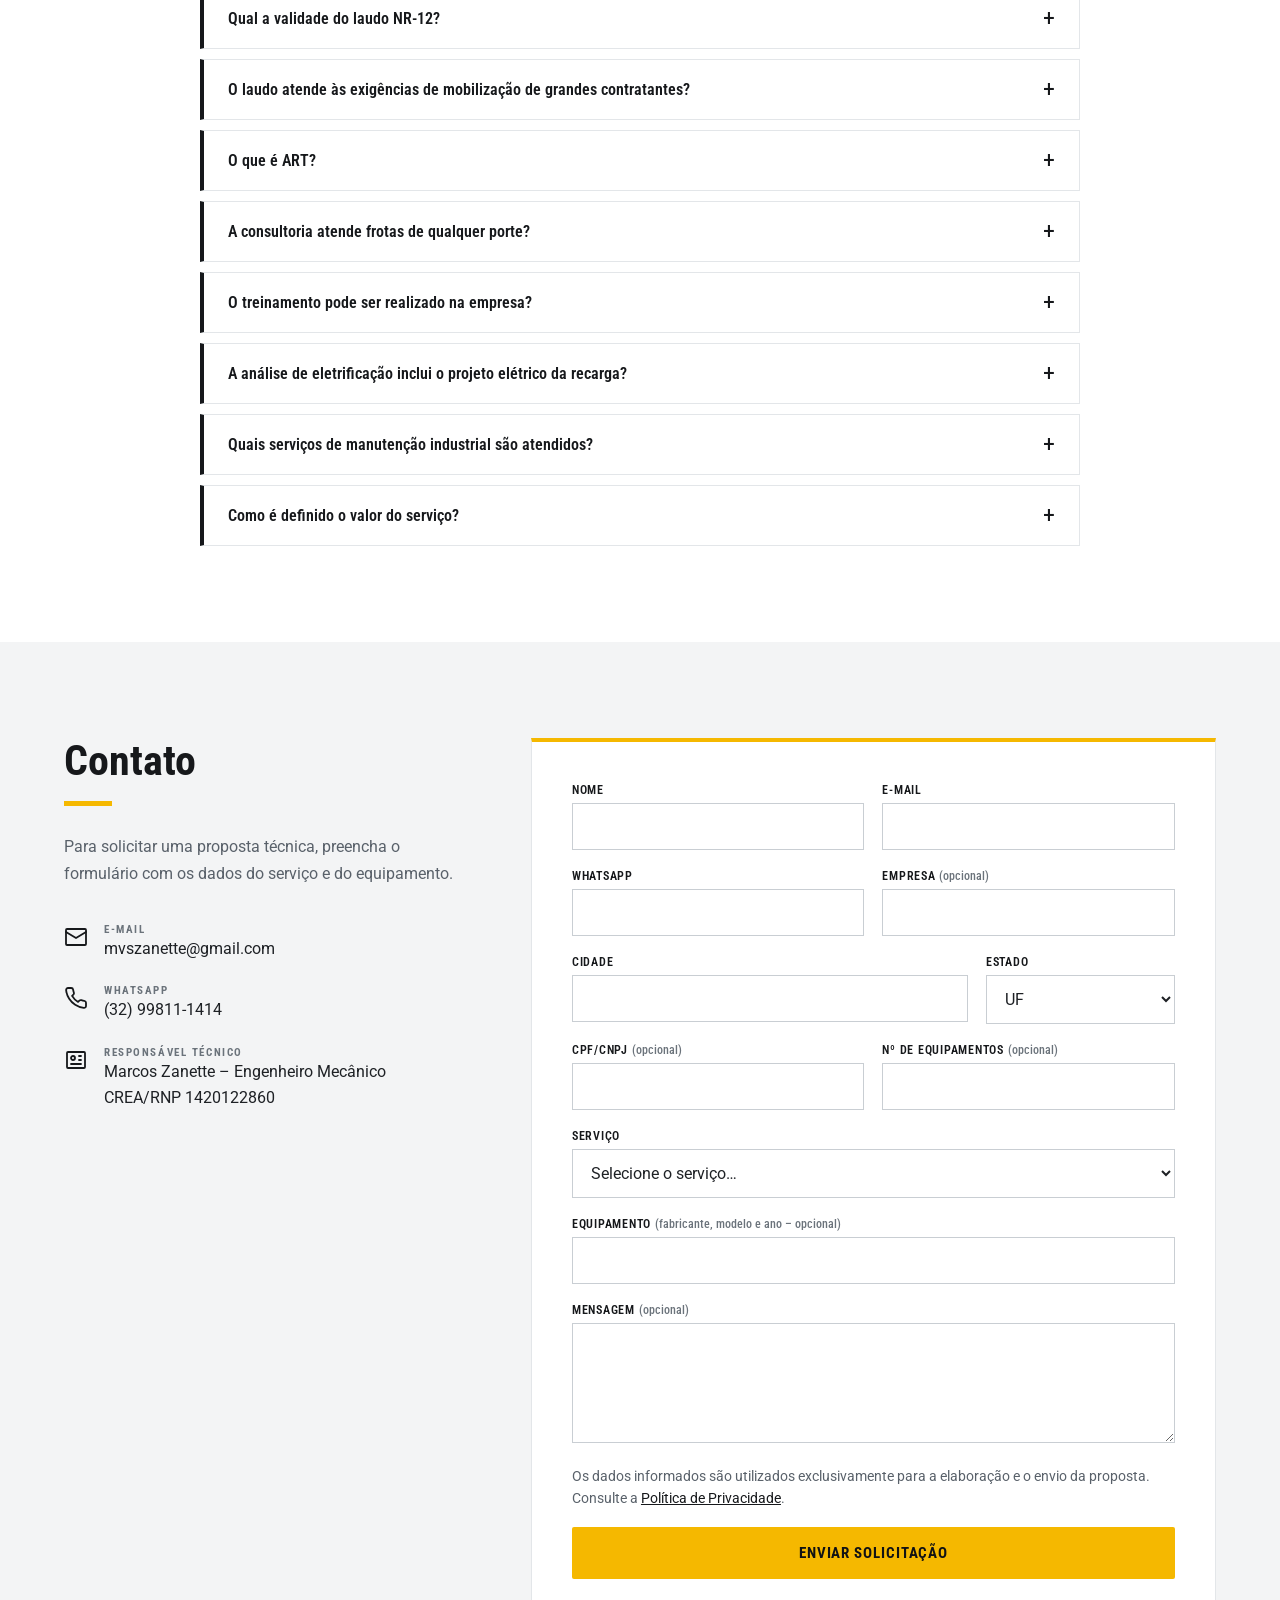
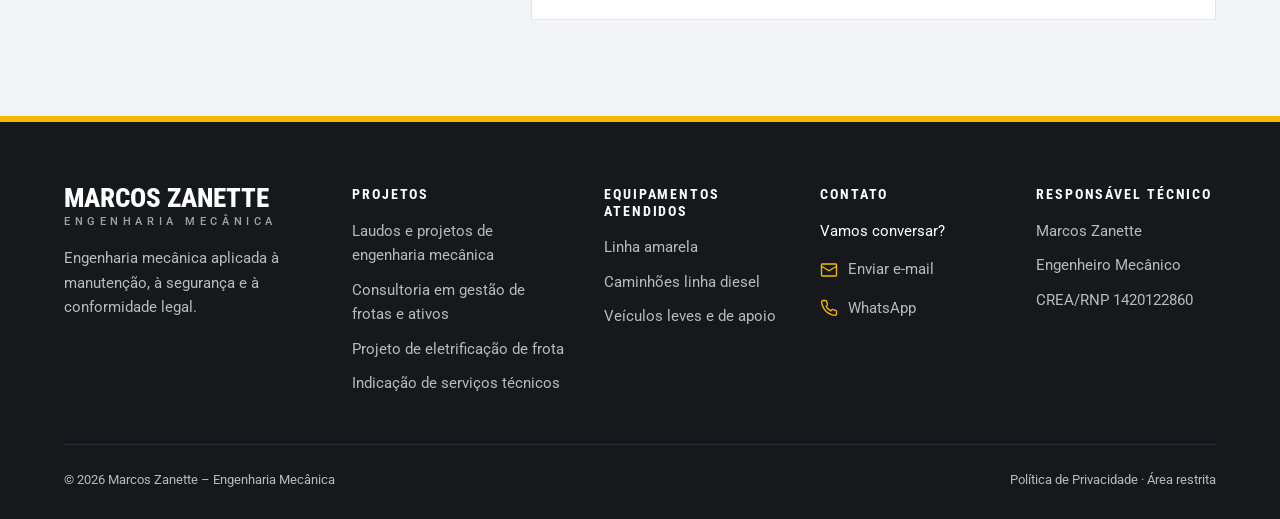
==== commit c41625a2: "Reestrutura o visual no padrão Caterpillar: cabeçalho, topo, menus e rodapé - Cabeçalho branco em du" ====
--- a/index.html
+++ b/index.html
@@ -12,7 +12,7 @@
   <link rel="icon" href="data:image/svg+xml,%3Csvg xmlns='http://www.w3.org/2000/svg' viewBox='0 0 32 32'%3E%3Crect width='32' height='32' fill='%23f5b800'/%3E%3Ctext x='16' y='21.5' text-anchor='middle' font-family='Arial, sans-serif' font-weight='800' font-size='14' fill='%23111214'%3EMZ%3C/text%3E%3C/svg%3E">
   <link rel="preconnect" href="https://fonts.googleapis.com">
   <link rel="preconnect" href="https://fonts.gstatic.com" crossorigin>
-  <link href="https://fonts.googleapis.com/css2?family=Montserrat:wght@500;600;700;800&family=Roboto:wght@400;500;700&display=swap" rel="stylesheet">
+  <link href="https://fonts.googleapis.com/css2?family=Roboto+Condensed:wght@500;600;700;800&family=Roboto:wght@400;500;700&display=swap" rel="stylesheet">
   <link rel="stylesheet" href="styles.css">
   <script src="config.js"></script>
   <script src="tos-mecanica.js" defer></script>
@@ -38,33 +38,38 @@
 <body>
 
   <header class="site-header">
-    <a class="logo" href="#inicio" aria-label="Marcos Zanette – Engenharia Mecânica, página inicial">
-      <span class="logo-mark" aria-hidden="true">MZ</span>
-      <span class="logo-text">MARCOS ZANETTE<small>ENGENHARIA MECÂNICA</small></span>
+    <div class="header-top">
+      <div class="container">
+    <a class="logo" href="#top" aria-label="Marcos Zanette – Engenharia Mecânica, página inicial">
+      <span class="logo-name">Marcos Zanette</span>
+      <span class="logo-sub">Engenharia Mecânica</span>
     </a>
-    <button class="menu-toggle" type="button" aria-label="Abrir menu" aria-expanded="false" aria-controls="menu"><svg class="i" viewBox="0 0 24 24" aria-hidden="true"><path d="M4 6h16M4 12h16M4 18h16"/></svg></button>
+        <button class="menu-toggle" type="button" aria-label="Abrir menu" aria-expanded="false" aria-controls="menu"><svg class="i" viewBox="0 0 24 24" aria-hidden="true"><path d="M4 6h16M4 12h16M4 18h16"/></svg></button>
+      </div>
+    </div>
     <nav class="nav" id="menu" aria-label="Principal">
-      <a href="#nr12">Laudo NR-12</a>
-      <a href="#servicos">Serviços</a>
-      <a href="#frotas">Gestão de frotas</a>
-      <a href="#eletrificacao">Eletrificação</a>
-      <a href="#industrial">Manutenção industrial</a>
-      <a class="btn btn-primary" href="#contato">Solicitar proposta</a>
+      <div class="container">
+        <a href="#top">Página inicial</a>
+        <a href="#projetos">Projetos</a>
+        <a href="#equipamentos">Equipamentos atendidos</a>
+        <a href="#perfil">Sobre o profissional</a>
+        <a class="btn btn-primary" href="#contato">Contato</a>
+      </div>
     </nav>
+    <div class="header-stripe" aria-hidden="true"></div>
   </header>
 
   <main>
     <!-- ============ TOPO ============ -->
-    <section class="hero" id="inicio">
+    <section class="band hero" id="inicio" style="--band-img:url('img/hero.jpg')">
       <div class="container">
         <h1>Soluções em engenharia mecânica</h1>
-        <p class="hero-lead">Laudos NR-12 para equipamentos móveis, gestão e eletrificação de frotas e manutenção industrial, com foco em linha amarela e caminhões linha diesel.</p>
+        <p class="band-lead">Laudos NR-12 para equipamentos móveis, gestão e eletrificação de frotas e manutenção industrial, com foco em linha amarela e caminhões linha diesel.</p>
         <div class="hero-actions">
           <a class="btn btn-primary" href="#contato">Solicitar proposta</a>
           <a class="btn btn-outline" href="#nr12">Laudo NR-12</a>
         </div>
       </div>
-      <a class="hero-down" href="#numeros" aria-label="Rolar para o conteúdo"><svg class="i" viewBox="0 0 24 24" aria-hidden="true"><path d="m6 9 6 6 6-6"/></svg></a>
     </section>
 
     <!-- ============ NÚMEROS ============ -->
@@ -191,10 +196,10 @@
       </div>
     </section>
 
-    <!-- ============ SERVIÇOS ============ -->
-    <section id="servicos">
-      <div class="container">
-        <h2 class="section-title">Serviços</h2>
+    <!-- ============ PROJETOS ============ -->
+    <section id="projetos">
+      <div class="container">
+        <h2 class="section-title">Projetos</h2>
         <p class="section-intro">Engenharia mecânica aplicada à manutenção, à segurança e à conformidade legal de equipamentos e instalações.</p>
         <div class="svc-grid">
           <article class="svc">
@@ -438,26 +443,30 @@
       </div>
     </section>
 
-    <!-- ============ PERFIL ============ -->
-    <section class="profile on-dark" id="perfil">
-      <div class="profile-text">
-        <h2 class="section-title">Responsável técnico</h2>
-        <p class="profile-name">MARCOS ZANETTE</p>
-        <p class="profile-role">Engenheiro Mecânico · <span data-config="crea">CREA/RNP 1420122860</span></p>
-        <ul class="checks">
+    <!-- ============ SOBRE O PROFISSIONAL ============ -->
+    <section id="perfil">
+      <div class="container">
+        <div class="profile">
+          <div class="profile-text">
+            <h2 class="section-title">Sobre o profissional</h2>
+            <p class="profile-name">Marcos Zanette</p>
+            <p class="profile-role">Engenheiro Mecânico · <span data-config="crea">CREA/RNP 1420122860</span></p>
+            <ul class="checks">
           <li><svg class="ck" viewBox="0 0 24 24" aria-hidden="true"><circle cx="12" cy="12" r="12"/><path d="m7 12.5 3.2 3.2L17 9"/></svg><div>Gerente de manutenção</div></li>
           <li><svg class="ck" viewBox="0 0 24 24" aria-hidden="true"><circle cx="12" cy="12" r="12"/><path d="m7 12.5 3.2 3.2L17 9"/></svg><div>Especialista em equipamentos de linha amarela e caminhões linha diesel</div></li>
           <li><svg class="ck" viewBox="0 0 24 24" aria-hidden="true"><circle cx="12" cy="12" r="12"/><path d="m7 12.5 3.2 3.2L17 9"/></svg><div>Especialista em confiabilidade e eficiência operacional</div></li>
           <li><svg class="ck" viewBox="0 0 24 24" aria-hidden="true"><circle cx="12" cy="12" r="12"/><path d="m7 12.5 3.2 3.2L17 9"/></svg><div>Conformidade com a legislação</div></li>
         </ul>
-        <div class="years"><strong>10</strong><span>Anos de atuação<br>na área</span></div>
-      </div>
-      <div class="profile-img photo" role="img" aria-label="Equipamento de linha amarela"></div>
+            <div class="years"><strong>10</strong><span>Anos de atuação<br>na área</span></div>
+          </div>
+          <div class="profile-img photo" role="img" aria-label="Equipamento de linha amarela"></div>
+        </div>
+      </div>
     </section>
 
     <!-- ============ EXPERIÊNCIA ============ -->
     <!-- Apenas descrições do tipo de trabalho: os laudos são confidenciais e não devem ser publicados. -->
-    <section id="experiencia">
+    <section class="bg-gray" id="experiencia">
       <div class="container">
         <h2 class="section-title">Experiência</h2>
         <p class="section-intro">Laudos e projetos desenvolvidos para grandes empresas de mineração e óleo e gás.</p>
@@ -497,7 +506,7 @@
     </section>
 
     <!-- ============ PERGUNTAS FREQUENTES ============ -->
-    <section class="bg-gray center" id="duvidas">
+    <section class="center" id="duvidas">
       <div class="container">
         <h2 class="section-title">Perguntas frequentes</h2>
         <div class="faq">
@@ -542,7 +551,7 @@
     </section>
 
     <!-- ============ CONTATO ============ -->
-    <section class="contact on-dark" id="contato">
+    <section class="contact bg-gray" id="contato">
       <div class="container contact-grid">
         <div class="contact-info">
           <h2 class="section-title">Contato</h2>
@@ -710,29 +719,36 @@
   <footer class="site-footer">
     <div class="container">
       <div class="footer-grid">
+        <div class="footer-brand">
+          <a class="logo" href="#top" aria-label="Marcos Zanette – Engenharia Mecânica, página inicial">
+      <span class="logo-name">Marcos Zanette</span>
+      <span class="logo-sub">Engenharia Mecânica</span>
+    </a>
+          <p>Engenharia mecânica aplicada à manutenção, à segurança e à conformidade legal.</p>
+        </div>
         <div>
-          <a class="logo" href="#inicio" aria-label="Marcos Zanette – Engenharia Mecânica, página inicial">
-            <span class="logo-mark" aria-hidden="true">MZ</span>
-            <span class="logo-text">MARCOS ZANETTE<small>ENGENHARIA MECÂNICA</small></span>
-          </a>
-          <p>Engenharia mecânica aplicada à manutenção, à segurança e à conformidade legal de equipamentos e frotas.</p>
+          <h3>Projetos</h3>
+          <ul>
+            <li><a href="#projetos">Laudos e projetos de engenharia mecânica</a></li>
+            <li><a href="#frotas">Consultoria em gestão de frotas e ativos</a></li>
+            <li><a href="#eletrificacao">Projeto de eletrificação de frota</a></li>
+            <li><a href="#projetos">Indicação de serviços técnicos</a></li>
+          </ul>
         </div>
         <div>
-          <h3>Serviços</h3>
+          <h3>Equipamentos atendidos</h3>
           <ul>
-            <li><a href="laudo-nr12.html">Laudo NR-12</a></li>
-            <li><a href="laudo-nr13.html">Laudo NR-13</a></li>
-            <li><a href="pmoc.html">PMOC</a></li>
-            <li><a href="#frotas">Gestão de frotas</a></li>
-            <li><a href="#eletrificacao">Eletrificação de frotas</a></li>
-            <li><a href="#industrial">Manutenção industrial</a></li>
+            <li><a href="#equipamentos">Linha amarela</a></li>
+            <li><a href="#equipamentos">Caminhões linha diesel</a></li>
+            <li><a href="#equipamentos">Veículos leves e de apoio</a></li>
           </ul>
         </div>
         <div>
           <h3>Contato</h3>
-          <ul>
-            <li><a href="mailto:mvszanette@gmail.com" data-email>mvszanette@gmail.com</a></li>
-            <li><a href="#contato">Solicitar proposta</a></li>
+          <p class="footer-call">Vamos conversar?</p>
+          <ul class="footer-contact">
+            <li><a href="mailto:mvszanette@gmail.com?subject=Contato%20pelo%20site" data-email="link"><svg class="i" viewBox="0 0 24 24" aria-hidden="true"><rect x="2" y="4" width="20" height="16" rx="1"/><path d="m22 7-10 6L2 7"/></svg>Enviar e-mail</a></li>
+            <li><a href="https://wa.me/5532998111414" data-whatsapp="link" target="_blank" rel="noopener"><svg class="i" viewBox="0 0 24 24" aria-hidden="true"><path d="M22 16.92v3a2 2 0 0 1-2.18 2 19.79 19.79 0 0 1-8.63-3.07 19.5 19.5 0 0 1-6-6 19.79 19.79 0 0 1-3.07-8.67A2 2 0 0 1 4.11 2h3a2 2 0 0 1 2 1.72c.13.96.36 1.9.7 2.81a2 2 0 0 1-.45 2.11L8.09 9.91a16 16 0 0 0 6 6l1.27-1.27a2 2 0 0 1 2.11-.45c.91.34 1.85.57 2.81.7A2 2 0 0 1 22 16.92z"/></svg>WhatsApp</a></li>
           </ul>
         </div>
         <div>
--- a/styles.css
+++ b/styles.css
@@ -1,6 +1,7 @@
 /* ============================================================
    Marcos Zanette – Engenharia Mecânica
-   Grafite + amarelo industrial, cantos retos, títulos em caixa alta
+   Fundo branco, grafite e amarelo industrial, títulos condensados
+   (layout inspirado no site da Caterpillar)
    ============================================================ */
 :root {
   --yellow: #f5b800;
@@ -18,9 +19,12 @@
   --text: #1e2125;
   --muted: #59616a;
   --radius: 2px;
-  --font-head: "Montserrat", "Segoe UI", Arial, sans-serif;
+  --font-head: "Roboto Condensed", "Arial Narrow", Arial, sans-serif;
   --font-body: "Roboto", "Segoe UI", Arial, sans-serif;
-  --header-h: 72px;
+  --header-h: 72px; /* cabeçalho da área restrita */
+  --top-h: 88px; /* linha do logo */
+  --nav-h: 54px; /* linha do menu */
+  --stripe-h: 11px; /* faixa amarela */
 }
 
 *,
@@ -31,7 +35,7 @@
 
 html {
   scroll-behavior: smooth;
-  scroll-padding-top: var(--header-h);
+  scroll-padding-top: calc(var(--nav-h) + var(--stripe-h) + 16px);
 }
 
 body {
@@ -78,27 +82,23 @@
   background: var(--gray-100);
 }
 
-/* Título de seção: caixa alta com barra amarela curta */
+/* Título de seção: condensado, com barra amarela curta */
 .section-title {
-  font-size: clamp(1.6rem, 3vw, 2.2rem);
+  font-size: clamp(1.9rem, 3.4vw, 2.6rem);
   font-weight: 700;
-  letter-spacing: 0.06em;
-  text-transform: uppercase;
+  line-height: 1.1;
   color: var(--graphite-900);
   margin-bottom: 28px;
+  text-wrap: balance;
 }
 
 .section-title::after {
   content: "";
   display: block;
-  width: 72px;
+  width: 48px;
   height: 5px;
-  margin-top: 16px;
+  margin-top: 18px;
   background: var(--yellow);
-}
-
-.on-dark .section-title {
-  color: var(--white);
 }
 
 .center {
@@ -120,10 +120,6 @@
 .center .section-intro {
   margin-left: auto;
   margin-right: auto;
-}
-
-.on-dark .section-intro {
-  color: rgba(255, 255, 255, 0.75);
 }
 
 /* ---------- Botões ---------- */
@@ -135,8 +131,8 @@
   padding: 15px 28px;
   border: 2px solid transparent;
   border-radius: var(--radius);
-  font: 700 0.9rem var(--font-head);
-  letter-spacing: 0.08em;
+  font: 700 0.95rem var(--font-head);
+  letter-spacing: 0.06em;
   text-transform: uppercase;
   text-decoration: none;
   cursor: pointer;
@@ -238,113 +234,105 @@
   stroke-linejoin: round;
 }
 
-.on-dark .ck circle {
-  fill: var(--yellow);
-}
-
-.on-dark .ck path {
-  stroke: var(--black);
-}
+
 
 .checks strong {
   display: block;
   color: var(--graphite-900);
 }
 
-.on-dark .checks strong {
-  color: var(--white);
-}
 
 .checks span {
   color: var(--muted);
 }
 
-.on-dark .checks span {
-  color: rgba(255, 255, 255, 0.78);
-}
-
-/* ---------- Cabeçalho ---------- */
+
+/* ---------- Cabeçalho ----------
+   Linha do logo, linha do menu e faixa amarela. Ao rolar a página, a linha
+   do logo sai da tela e o menu com a faixa fica fixo no topo. */
 .site-header {
   position: sticky;
-  top: 0;
+  top: calc(-1 * var(--top-h));
   z-index: 50;
-  height: var(--header-h);
-  background: var(--black);
-  color: var(--white);
-  display: flex;
-  align-items: stretch;
-  justify-content: space-between;
-}
-
-.logo {
+  background: var(--white);
+}
+
+.header-top {
+  height: var(--top-h);
+  border-bottom: 1px solid var(--gray-200);
+}
+
+.header-top .container {
+  height: 100%;
   display: flex;
   align-items: center;
-  gap: 12px;
-  padding: 0 28px;
-  background: var(--yellow);
+  justify-content: space-between;
+}
+
+/* Logo só em texto. O tamanho é definido em .logo; a segunda linha acompanha a largura do nome. */
+.logo {
+  display: inline-flex;
+  flex-direction: column;
+  align-items: flex-start;
+  font-size: 2rem;
   color: var(--black);
   text-decoration: none;
 }
 
-.logo-mark {
-  flex: none;
-  width: 40px;
-  height: 40px;
-  display: grid;
-  place-items: center;
-  background: var(--black);
-  color: var(--yellow);
-  font: 800 1rem var(--font-head);
-  letter-spacing: 0.02em;
-}
-
-.logo-text {
-  display: flex;
-  flex-direction: column;
-  font: 800 1.05rem/1.1 var(--font-head);
-  letter-spacing: 0.1em;
+.logo-name {
+  font: 800 1em/0.9 var(--font-head);
+  text-transform: uppercase;
   white-space: nowrap;
 }
 
-.logo-text small {
-  font-size: 0.62rem;
-  font-weight: 600;
-  letter-spacing: 0.24em;
-  margin-top: 4px;
-}
-
-.nav {
+.logo-sub {
+  margin-top: 0.6em;
+  font: 500 0.4em/1 var(--font-body);
+  letter-spacing: 0.42em;
+  text-transform: uppercase;
+  white-space: nowrap;
+  color: var(--graphite-600);
+}
+
+.nav .container {
+  height: var(--nav-h);
   display: flex;
   align-items: center;
-  gap: 30px;
-  padding: 0 28px;
+  gap: 40px;
 }
 
 .nav a:not(.btn) {
-  font: 600 0.8rem var(--font-head);
-  letter-spacing: 0.1em;
-  text-transform: uppercase;
+  padding: 6px 0;
+  border-bottom: 3px solid transparent;
+  font: 500 1rem var(--font-body);
+  color: var(--graphite-900);
   text-decoration: none;
-  color: rgba(255, 255, 255, 0.85);
 }
 
 .nav a:not(.btn):hover {
-  color: var(--yellow);
+  border-bottom-color: var(--yellow);
 }
 
 .nav .btn {
-  padding: 11px 20px;
-  font-size: 0.78rem;
+  margin-left: auto;
+  padding: 10px 26px;
+}
+
+.header-stripe {
+  height: var(--stripe-h);
+  background: linear-gradient(var(--yellow) 0 6px, var(--white) 6px 8px, var(--yellow) 8px);
 }
 
 .menu-toggle {
   display: none;
   align-items: center;
   justify-content: center;
-  width: var(--header-h);
+  width: 48px;
+  height: 48px;
+  margin-right: -10px;
   background: none;
   border: 0;
-  color: var(--white);
+  color: var(--graphite-900);
   cursor: pointer;
 }
 
@@ -353,82 +341,98 @@
   height: 28px;
 }
 
-/* ---------- Topo ---------- */
-.hero {
+/* ---------- Faixa do topo (foto à direita, texto sobre o preto) ---------- */
+.band {
   position: relative;
-  min-height: calc(100vh - var(--header-h));
-  min-height: calc(100svh - var(--header-h));
-  display: flex;
-  align-items: center;
-  padding: 96px 0;
+  isolation: isolate;
+  overflow: hidden;
+  padding: 0;
+  background: var(--black);
   color: var(--white);
-  text-align: center;
-  background:
-    linear-gradient(rgba(255, 255, 255, 0.03) 1px, transparent 1px) 0 0 / 40px 40px,
-    linear-gradient(90deg, rgba(255, 255, 255, 0.03) 1px, transparent 1px) 0 0 / 40px 40px,
-    radial-gradient(ellipse at 50% 30%, #2c3137, var(--graphite-900) 75%);
-  overflow: hidden;
-}
-
-/* Foto do topo (img/hero.jpg), em cores e escurecida para o texto ficar legível */
-.hero::before {
+}
+
+.band::before,
+.band::after {
   content: "";
   position: absolute;
-  inset: 0;
-  background:
-    linear-gradient(rgba(17, 18, 20, 0.35), rgba(17, 18, 20, 0.55)),
-    url("img/hero.jpg") center 60% / cover no-repeat;
-  filter: brightness(0.8);
-}
-
-.hero .container {
-  position: relative;
-}
-
-.hero h1 {
-  font-size: clamp(2.1rem, 5.6vw, 4.4rem);
-  font-weight: 600;
-  letter-spacing: 0.08em;
-  text-transform: uppercase;
-  margin-bottom: 32px;
-}
-
-.hero-lead {
-  max-width: 760px;
-  margin: 0 auto 40px;
-  padding: 16px 24px;
-  background: rgba(17, 18, 20, 0.55);
-  font-size: 1.12rem;
-  color: rgba(255, 255, 255, 0.9);
+  top: 0;
+  right: 0;
+  bottom: 0;
+  width: 64%;
+}
+
+.band::before {
+  z-index: -2;
+  background: var(--band-img, none) center / cover no-repeat;
+}
+
+.band::after {
+  z-index: -1;
+  background: linear-gradient(90deg, var(--black), rgba(17, 18, 20, 0.8) 25%, rgba(17, 18, 20, 0.25) 60%, rgba(17, 18, 20, 0));
+}
+
+.band .container {
+  min-height: 380px;
+  display: flex;
+  flex-direction: column;
+  justify-content: center;
+  align-items: flex-start;
+  padding-block: 56px;
+}
+
+.band h1 {
+  max-width: 600px;
+  margin: 0;
+  font: 700 clamp(2.3rem, 4.6vw, 3.7rem)/1.04 var(--font-head);
+  text-wrap: balance;
+}
+
+.band h1::after {
+  content: "";
+  display: block;
+  width: 44px;
+  height: 5px;
+  margin-top: 22px;
+  background: var(--yellow);
+}
+
+.band-lead,
+.band p {
+  max-width: 540px;
+  margin: 22px 0 0;
+  font-size: 1.05rem;
+  color: rgba(255, 255, 255, 0.85);
 }
 
 .hero-actions {
   display: flex;
   flex-wrap: wrap;
-  justify-content: center;
-  gap: 16px;
-}
-
-.hero-down {
-  position: absolute;
-  left: 50%;
-  bottom: 24px;
-  transform: translateX(-50%);
-  color: var(--white);
-  opacity: 0.8;
-}
-
-.hero-down svg {
-  width: 40px;
-  height: 40px;
+  gap: 14px;
+  margin-top: 30px;
+}
+
+.hero-actions .btn {
+  padding: 12px 24px;
+}
+
+.page-hero .container {
+  min-height: 300px;
+}
+
+.crumbs {
+  margin-bottom: 18px;
+  font-size: 0.85rem;
+  color: rgba(255, 255, 255, 0.6);
+}
+
+.crumbs a {
+  color: rgba(255, 255, 255, 0.85);
 }
 
 /* ---------- Números ---------- */
 .stats {
   padding: 56px 0;
-  background: var(--graphite-900);
-  color: var(--white);
-  border-top: 4px solid var(--yellow);
+  background: var(--gray-100);
 }
 
 .stats-grid {
@@ -440,35 +444,43 @@
 
 .stat strong {
   display: block;
-  font: 700 clamp(2.4rem, 4vw, 3.2rem) / 1 var(--font-head);
-  color: var(--yellow);
-  margin-bottom: 10px;
+  font: 800 clamp(2.6rem, 4.4vw, 3.4rem) / 1 var(--font-head);
+  color: var(--graphite-900);
+}
+
+.stat strong::after {
+  content: "";
+  display: block;
+  width: 32px;
+  height: 4px;
+  margin: 14px auto 12px;
+  background: var(--yellow);
 }
 
 .stat span {
-  font: 600 0.8rem var(--font-head);
-  letter-spacing: 0.12em;
-  text-transform: uppercase;
-  color: rgba(255, 255, 255, 0.8);
+  font: 600 0.85rem var(--font-head);
+  letter-spacing: 0.1em;
+  text-transform: uppercase;
+  color: var(--muted);
 }
 
 .scope {
-  margin-top: 44px;
-  padding-top: 28px;
-  border-top: 1px solid rgba(255, 255, 255, 0.12);
+  margin-top: 40px;
+  padding-top: 26px;
+  border-top: 1px solid var(--gray-300);
   display: flex;
   flex-wrap: wrap;
   justify-content: center;
   gap: 12px 48px;
   font-size: 0.95rem;
-  color: rgba(255, 255, 255, 0.75);
+  color: var(--muted);
 }
 
 .scope b {
-  font: 700 0.75rem var(--font-head);
+  font: 700 0.8rem var(--font-head);
   letter-spacing: 0.12em;
   text-transform: uppercase;
-  color: var(--yellow);
+  color: var(--graphite-900);
   margin-right: 8px;
 }
 
@@ -851,39 +863,38 @@
   padding: 36px 30px;
 }
 
-/* ---------- Perfil ---------- */
+/* ---------- Sobre o profissional (card com texto e foto) ---------- */
 .profile {
-  padding: 0;
-  display: grid;
-  grid-template-columns: 1fr 1fr;
-  background: var(--graphite-900);
-  color: var(--white);
+  display: grid;
+  grid-template-columns: 1.1fr 1fr;
+  background: var(--gray-100);
 }
 
 .profile-text {
-  padding: 96px 64px 96px max(24px, calc((100vw - 1200px) / 2 + 24px));
+  padding: 56px;
 }
 
 .profile-name {
-  font: 700 clamp(1.6rem, 3vw, 2.2rem) var(--font-head);
-  letter-spacing: 0.08em;
-  margin: 0 0 4px;
+  font: 800 clamp(1.6rem, 2.8vw, 2.1rem) var(--font-head);
+  text-transform: uppercase;
+  color: var(--graphite-900);
+  margin: 0 0 2px;
 }
 
 .profile-role {
-  color: rgba(255, 255, 255, 0.7);
+  color: var(--muted);
+  margin-bottom: 30px;
+}
+
+.profile .checks {
   margin-bottom: 36px;
-}
-
-.profile .checks {
-  margin-bottom: 40px;
 }
 
 .years {
   display: inline-flex;
   align-items: center;
   gap: 18px;
-  padding: 18px 28px;
+  padding: 16px 26px;
   background: var(--yellow);
   color: var(--black);
 }
@@ -899,7 +910,7 @@
 }
 
 .profile-img {
-  min-height: 480px;
+  min-height: 440px;
   --photo: url("img/perfil.jpg") center / cover no-repeat;
 }
 
@@ -914,7 +925,7 @@
   display: flex;
   flex-direction: column;
   padding: 28px;
-  background: var(--gray-100);
+  background: var(--white);
   border-top: 4px solid var(--yellow);
 }
 
@@ -1000,10 +1011,6 @@
 }
 
 /* ---------- Contato ---------- */
-.contact {
-  background: var(--black);
-  color: var(--white);
-}
 
 .contact-grid {
   display: grid;
@@ -1013,7 +1020,7 @@
 }
 
 .contact-info p {
-  color: rgba(255, 255, 255, 0.75);
+  color: var(--muted);
 }
 
 .contact-list {
@@ -1034,7 +1041,7 @@
   flex: none;
   width: 24px;
   height: 24px;
-  color: var(--yellow);
+  color: var(--graphite-900);
   margin-top: 2px;
 }
 
@@ -1043,7 +1050,7 @@
   font: 700 0.7rem var(--font-head);
   letter-spacing: 0.14em;
   text-transform: uppercase;
-  color: rgba(255, 255, 255, 0.55);
+  color: var(--gray-500);
 }
 
 .contact-list a {
@@ -1051,13 +1058,17 @@
 }
 
 .contact-list a:hover {
-  color: var(--yellow);
+  text-decoration: underline;
+  text-decoration-color: var(--yellow);
+  text-decoration-thickness: 2px;
+  text-underline-offset: 4px;
 }
 
 .quote-form {
   padding: 40px;
-  border: 1px solid var(--graphite-600);
-  background: var(--graphite-900);
+  background: var(--white);
+  border: 1px solid var(--gray-200);
+  border-top: 4px solid var(--yellow);
 }
 
 .form-grid {
@@ -1089,14 +1100,14 @@
   font: 600 0.78rem var(--font-head);
   letter-spacing: 0.06em;
   text-transform: uppercase;
-  color: rgba(255, 255, 255, 0.9);
+  color: var(--graphite-900);
 }
 
 .field label .opt {
   font-weight: 500;
   text-transform: none;
   letter-spacing: 0;
-  color: rgba(255, 255, 255, 0.5);
+  color: var(--gray-500);
 }
 
 .field input,
@@ -1104,7 +1115,7 @@
 .field textarea {
   width: 100%;
   padding: 13px 14px;
-  border: 1px solid var(--white);
+  border: 1px solid var(--gray-300);
   border-radius: 0;
   background: var(--white);
   color: var(--text);
@@ -1126,7 +1137,8 @@
   display: grid;
   gap: 14px;
   padding: 20px;
-  border: 1px dashed var(--graphite-600);
+  border: 1px dashed var(--gray-300);
+  background: var(--gray-100);
 }
 
 .tos-box[hidden] {
@@ -1136,7 +1148,7 @@
 .tos-box p {
   margin: 0;
   font-size: 0.88rem;
-  color: rgba(255, 255, 255, 0.65);
+  color: var(--muted);
 }
 
 .honeypot {
@@ -1147,11 +1159,11 @@
 .lgpd {
   margin: 22px 0 18px;
   font-size: 0.85rem;
-  color: rgba(255, 255, 255, 0.6);
+  color: var(--muted);
 }
 
 .lgpd a {
-  color: var(--yellow);
+  color: var(--graphite-900);
 }
 
 .quote-form .btn {
@@ -1164,24 +1176,32 @@
   color: rgba(255, 255, 255, 0.7);
   font-size: 0.93rem;
   padding: 64px 0 28px;
-  border-top: 1px solid var(--graphite-700);
+  border-top: 6px solid var(--yellow);
 }
 
 .footer-grid {
   display: grid;
-  grid-template-columns: 1.6fr 1fr 1fr 1fr;
-  gap: 40px;
+  grid-template-columns: 1.4fr 1.2fr 1fr 1fr 1fr;
+  gap: 36px;
   margin-bottom: 48px;
 }
 
 .site-footer .logo {
-  display: inline-flex;
-  padding: 12px 18px;
-  margin-bottom: 20px;
+  margin-bottom: 18px;
+  font-size: 1.7rem;
+  color: var(--white);
+}
+
+.site-footer .logo-sub {
+  color: rgba(255, 255, 255, 0.6);
+}
+
+.footer-brand p {
+  max-width: 300px;
 }
 
 .site-footer h3 {
-  font-size: 0.78rem;
+  font-size: 0.85rem;
   letter-spacing: 0.14em;
   text-transform: uppercase;
   color: var(--white);
@@ -1201,6 +1221,23 @@
 }
 
 .site-footer a:hover {
+  color: var(--yellow);
+}
+
+.footer-call {
+  margin-bottom: 14px;
+  color: var(--white);
+}
+
+.footer-contact a {
+  display: inline-flex;
+  align-items: center;
+  gap: 10px;
+}
+
+.footer-contact svg {
+  width: 18px;
+  height: 18px;
   color: var(--yellow);
 }
 
@@ -1215,45 +1252,6 @@
 }
 
 /* ---------- Páginas internas ---------- */
-.page-hero {
-  position: relative;
-  padding: 80px 0 72px;
-  color: var(--white);
-  background:
-    linear-gradient(rgba(255, 255, 255, 0.03) 1px, transparent 1px) 0 0 / 40px 40px,
-    linear-gradient(90deg, rgba(255, 255, 255, 0.03) 1px, transparent 1px) 0 0 / 40px 40px,
-    var(--graphite-900);
-  border-bottom: 4px solid var(--yellow);
-}
-
-.crumbs {
-  font-size: 0.85rem;
-  color: rgba(255, 255, 255, 0.6);
-  margin-bottom: 20px;
-}
-
-.crumbs a {
-  color: rgba(255, 255, 255, 0.85);
-}
-
-.page-hero h1 {
-  font-size: clamp(1.9rem, 4.4vw, 3rem);
-  font-weight: 600;
-  letter-spacing: 0.06em;
-  text-transform: uppercase;
-}
-
-.page-hero p {
-  max-width: 760px;
-  font-size: 1.08rem;
-  color: rgba(255, 255, 255, 0.82);
-  margin-bottom: 32px;
-}
-
-.page-hero .hero-actions {
-  justify-content: flex-start;
-}
-
 .split {
   display: grid;
   grid-template-columns: 1fr 1fr;
@@ -1344,36 +1342,57 @@
 }
 
 /* ---------- Responsivo ---------- */
-@media (max-width: 1180px) {
+@media (max-width: 900px) {
+  :root {
+    --top-h: 68px;
+  }
+
+  html {
+    scroll-padding-top: calc(var(--top-h) + var(--stripe-h) + 16px);
+  }
+
+  .site-header {
+    top: 0;
+  }
+
   .menu-toggle {
     display: flex;
+  }
+
+  .logo {
+    font-size: 1.6rem;
   }
 
   .nav {
     display: none;
     position: absolute;
-    top: var(--header-h);
+    top: 100%;
     left: 0;
     right: 0;
+    background: var(--white);
+    border-top: 1px solid var(--gray-200);
+    box-shadow: 0 16px 32px rgba(17, 18, 20, 0.15);
+  }
+
+  .nav.open {
+    display: block;
+  }
+
+  .nav .container {
+    height: auto;
     flex-direction: column;
     align-items: stretch;
     gap: 0;
-    padding: 8px 24px 24px;
-    background: var(--black);
-    border-top: 1px solid var(--graphite-700);
-  }
-
-  .nav.open {
-    display: flex;
+    padding-block: 4px 24px;
   }
 
   .nav a:not(.btn) {
-    padding: 16px 0;
-    border-bottom: 1px solid var(--graphite-700);
+    padding: 15px 0;
+    border-bottom: 1px solid var(--gray-200);
   }
 
   .nav .btn {
-    margin-top: 20px;
+    margin: 20px 0 0;
     padding: 15px 20px;
   }
 }
@@ -1418,7 +1437,7 @@
   }
 
   .profile-text {
-    padding: 80px 24px;
+    padding: 48px 32px;
   }
 
   .profile-img {
@@ -1427,6 +1446,10 @@
 
   .footer-grid {
     grid-template-columns: 1fr 1fr;
+  }
+
+  .footer-brand {
+    grid-column: 1 / -1;
   }
 }
 
@@ -1439,28 +1462,18 @@
     padding: 0 16px;
   }
 
-  .logo {
-    padding: 0 16px;
-    gap: 10px;
-  }
-
-  .logo-mark {
-    width: 34px;
-    height: 34px;
-    font-size: 0.85rem;
-  }
-
-  .logo-text {
-    font-size: 0.88rem;
-  }
-
-  .logo-text small {
-    font-size: 0.55rem;
-    letter-spacing: 0.16em;
-  }
-
-  .hero {
-    padding: 72px 0 96px;
+  .band::before,
+  .band::after {
+    width: 100%;
+  }
+
+  .band::after {
+    background: linear-gradient(90deg, rgba(17, 18, 20, 0.9), rgba(17, 18, 20, 0.6));
+  }
+
+  .band .container {
+    min-height: 340px;
+    padding-block: 48px;
   }
 
   .hero-actions .btn {
@@ -1506,7 +1519,7 @@
   }
 
   .profile-text {
-    padding: 64px 16px;
+    padding: 40px 20px;
   }
 
   .years strong {
@@ -1515,8 +1528,8 @@
 }
 
 @media (max-width: 360px) {
-  .logo-text small {
-    display: none;
+  .logo {
+    font-size: 1.4rem;
   }
 }
 
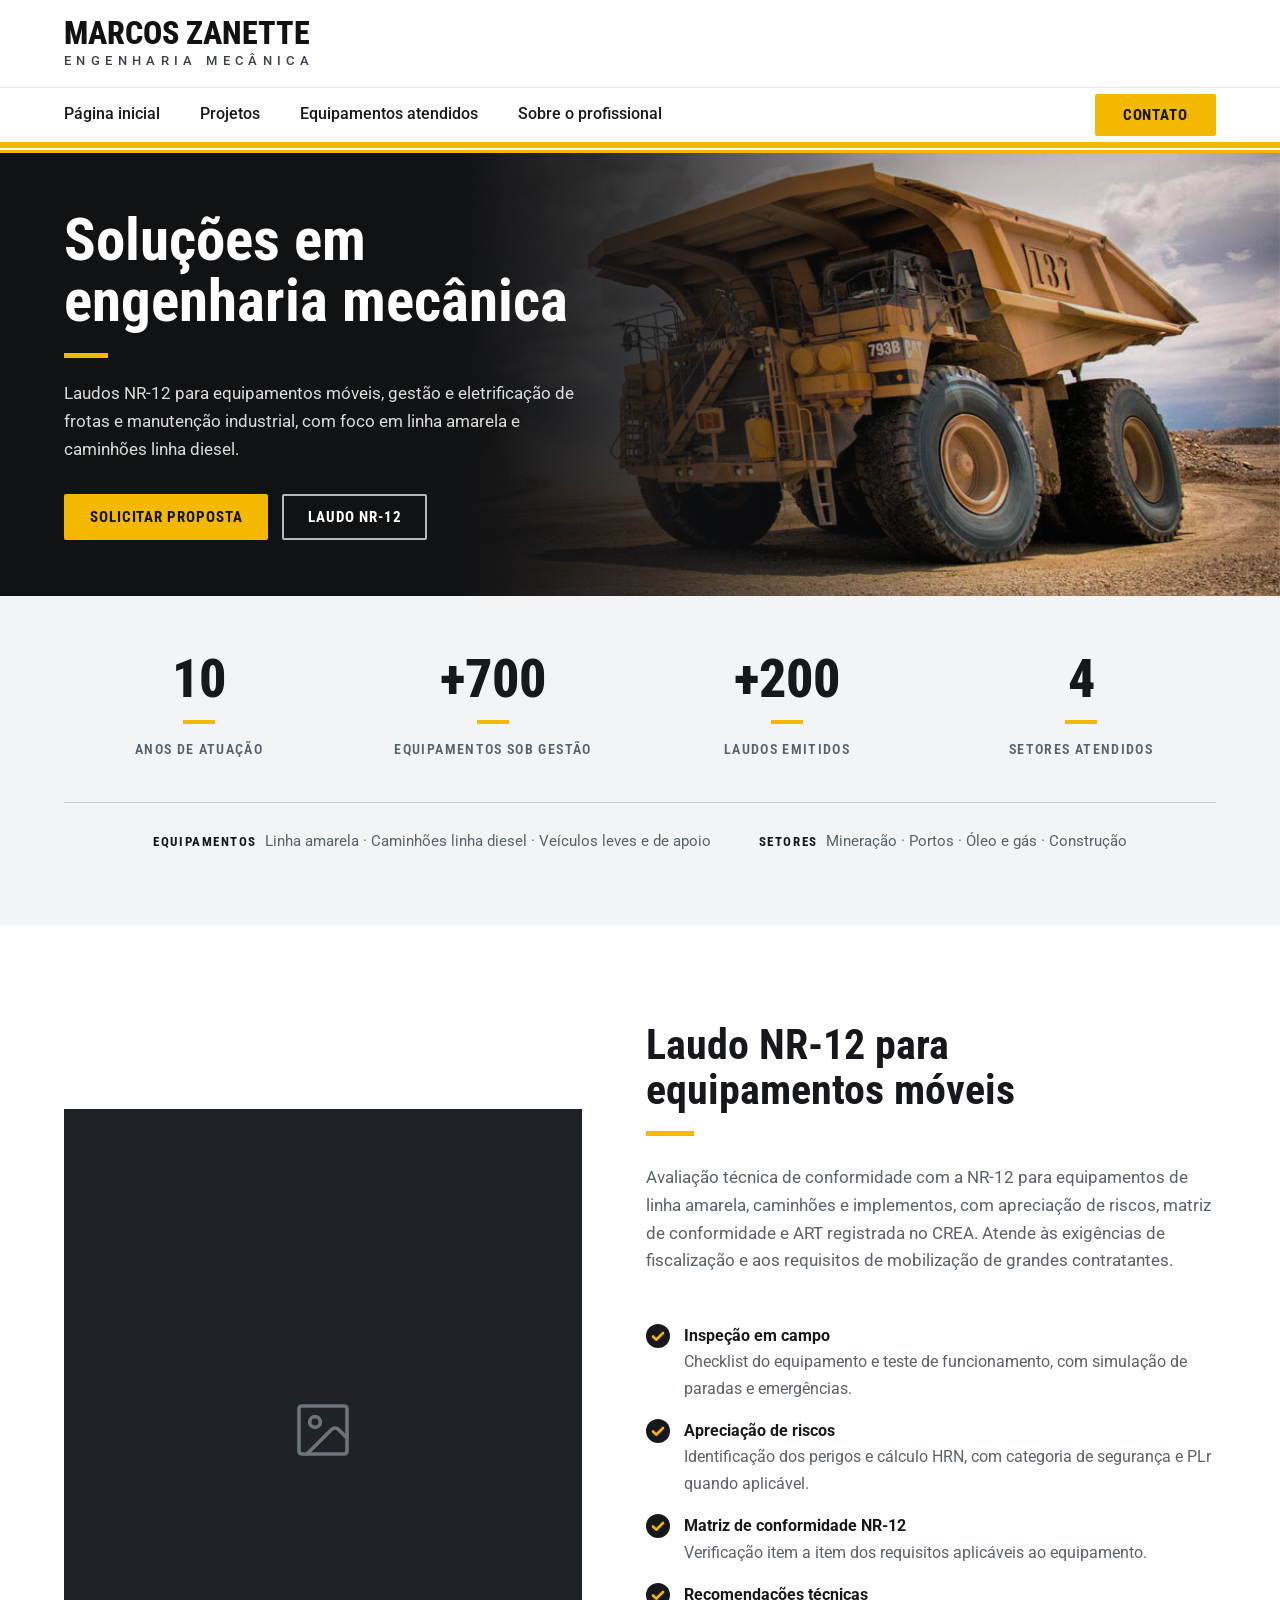
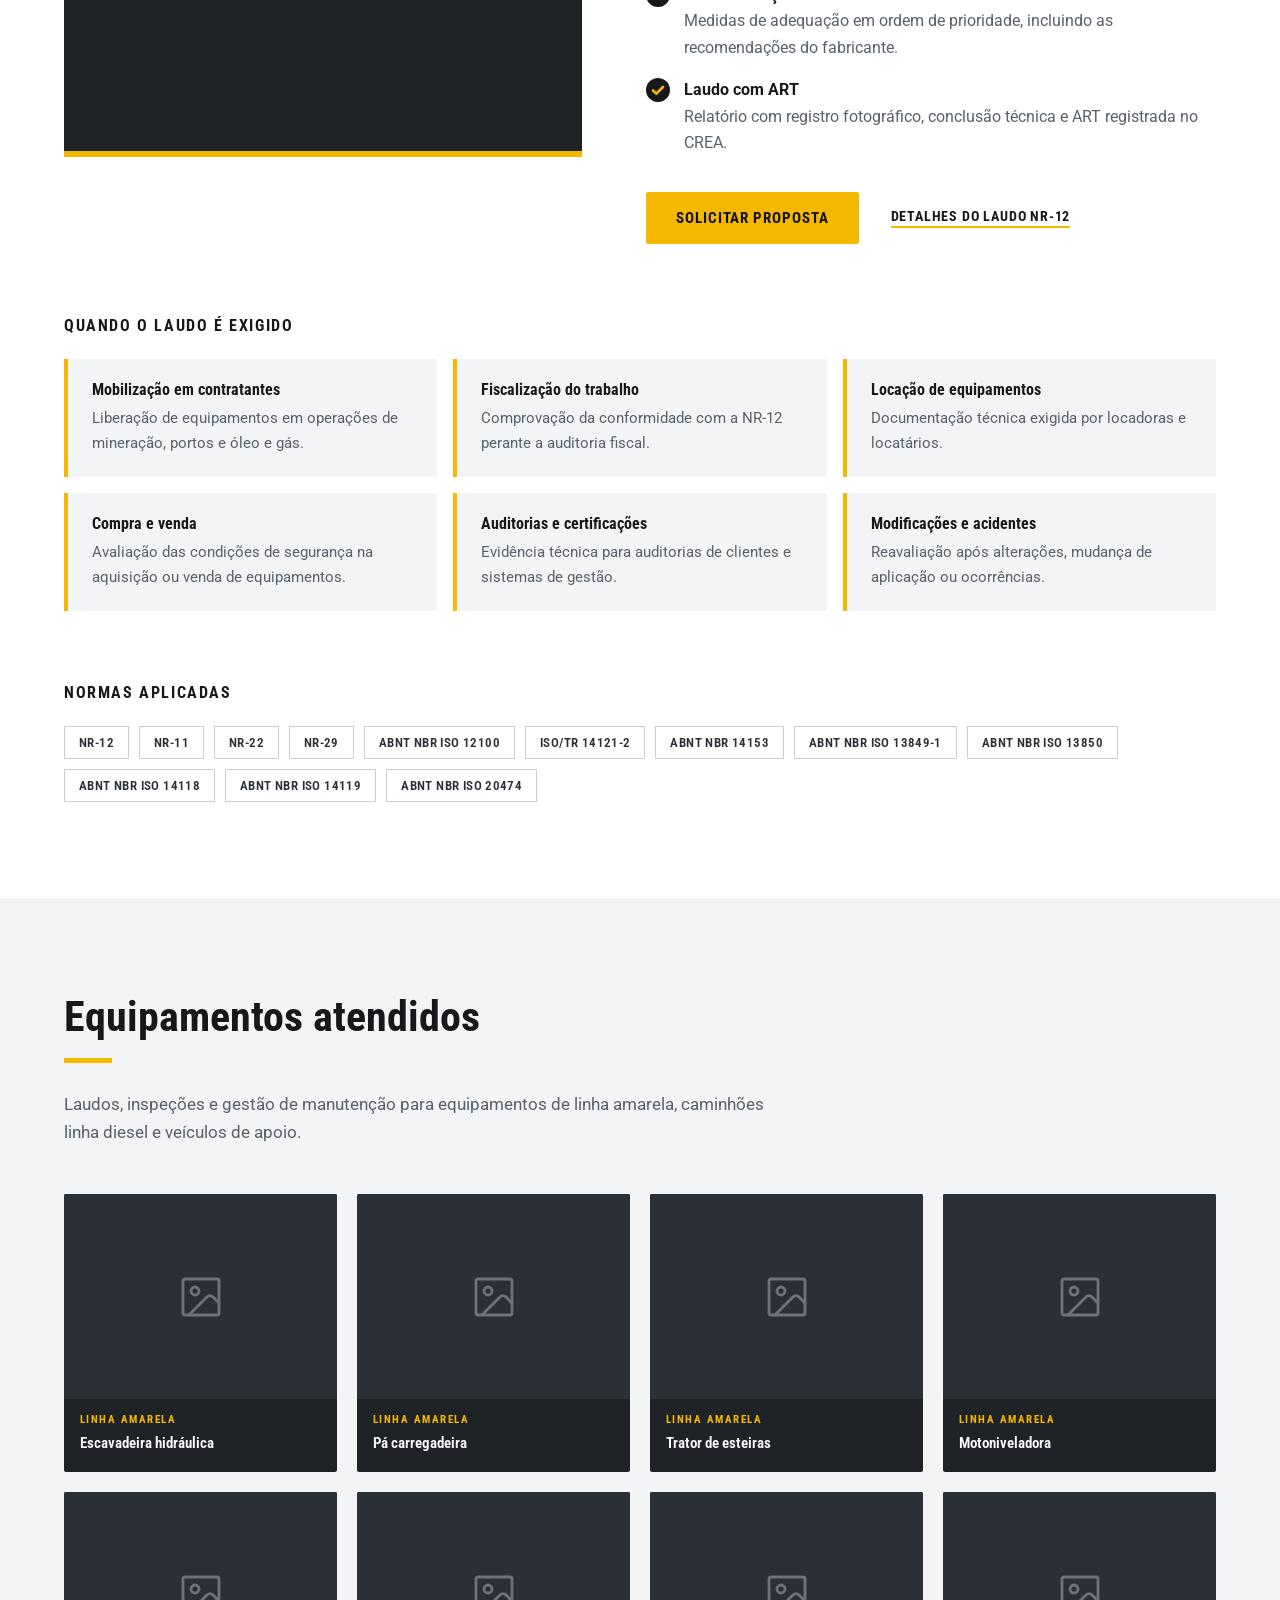
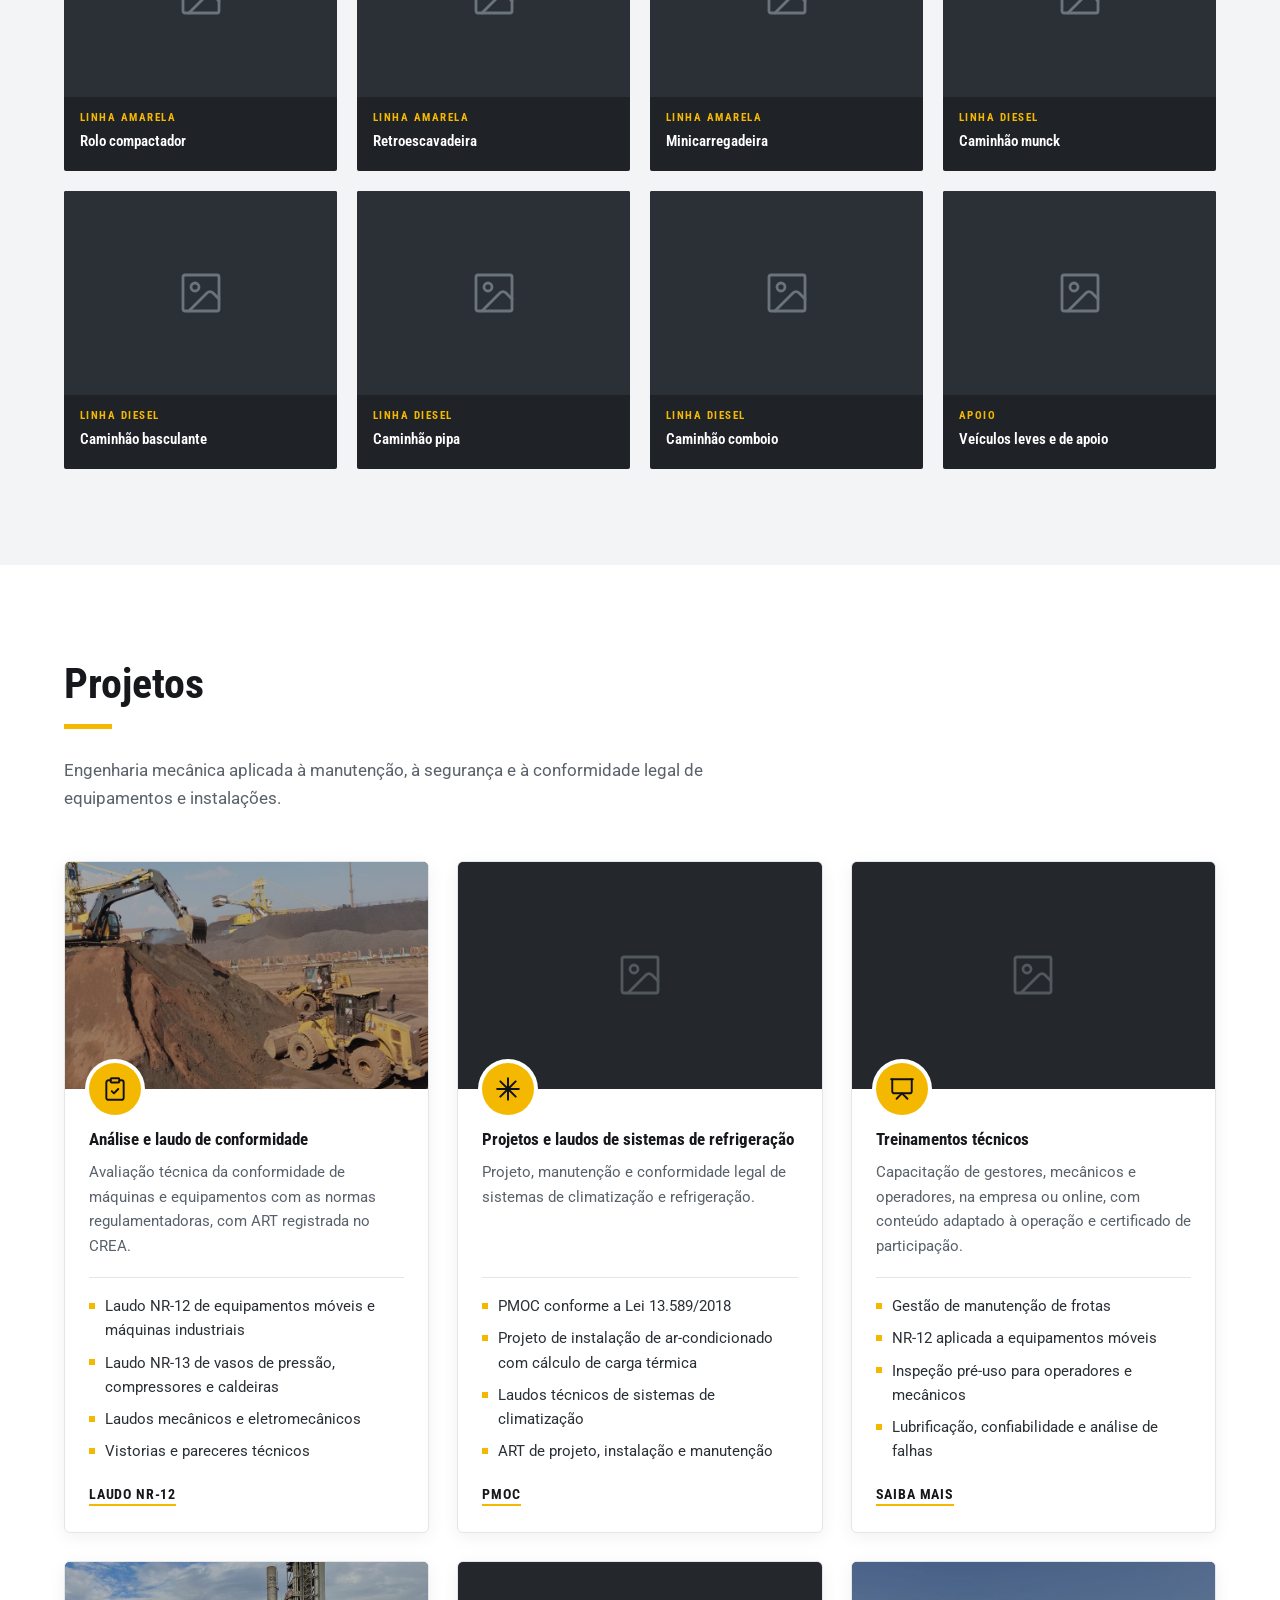
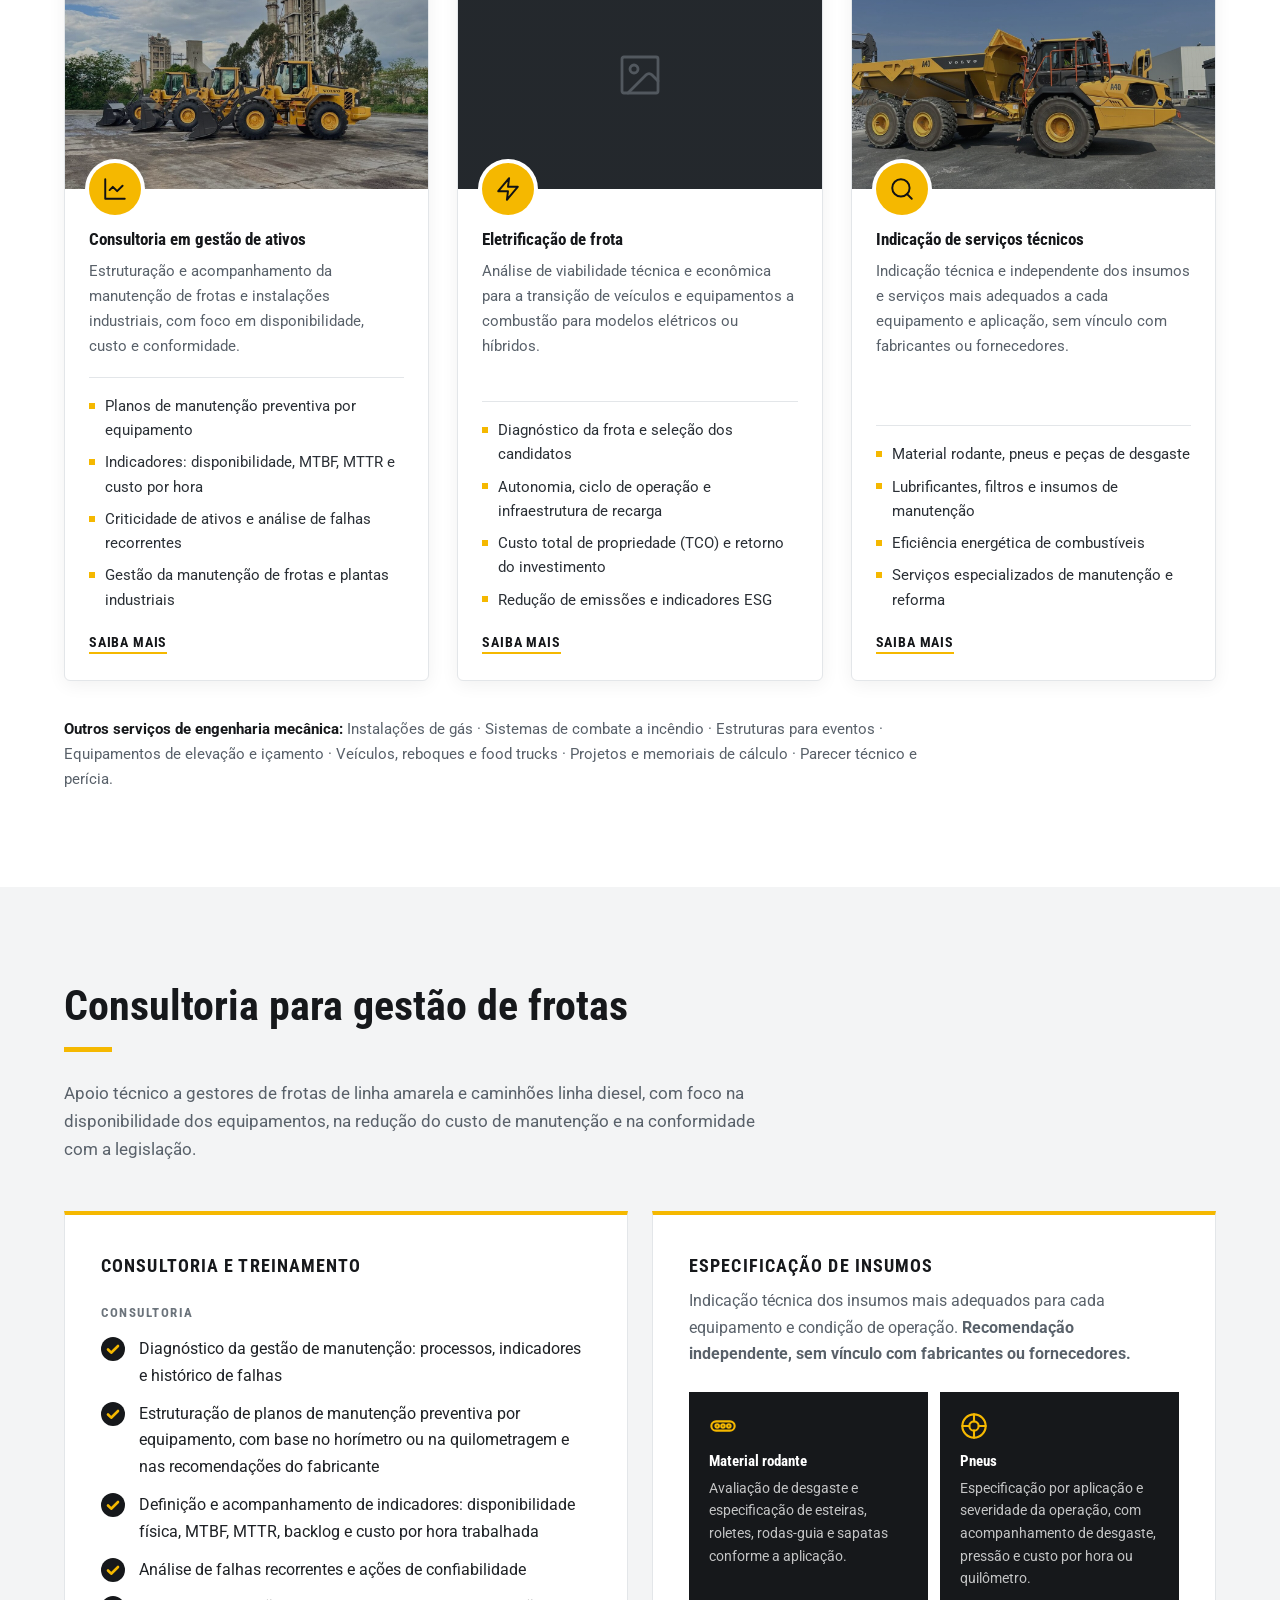
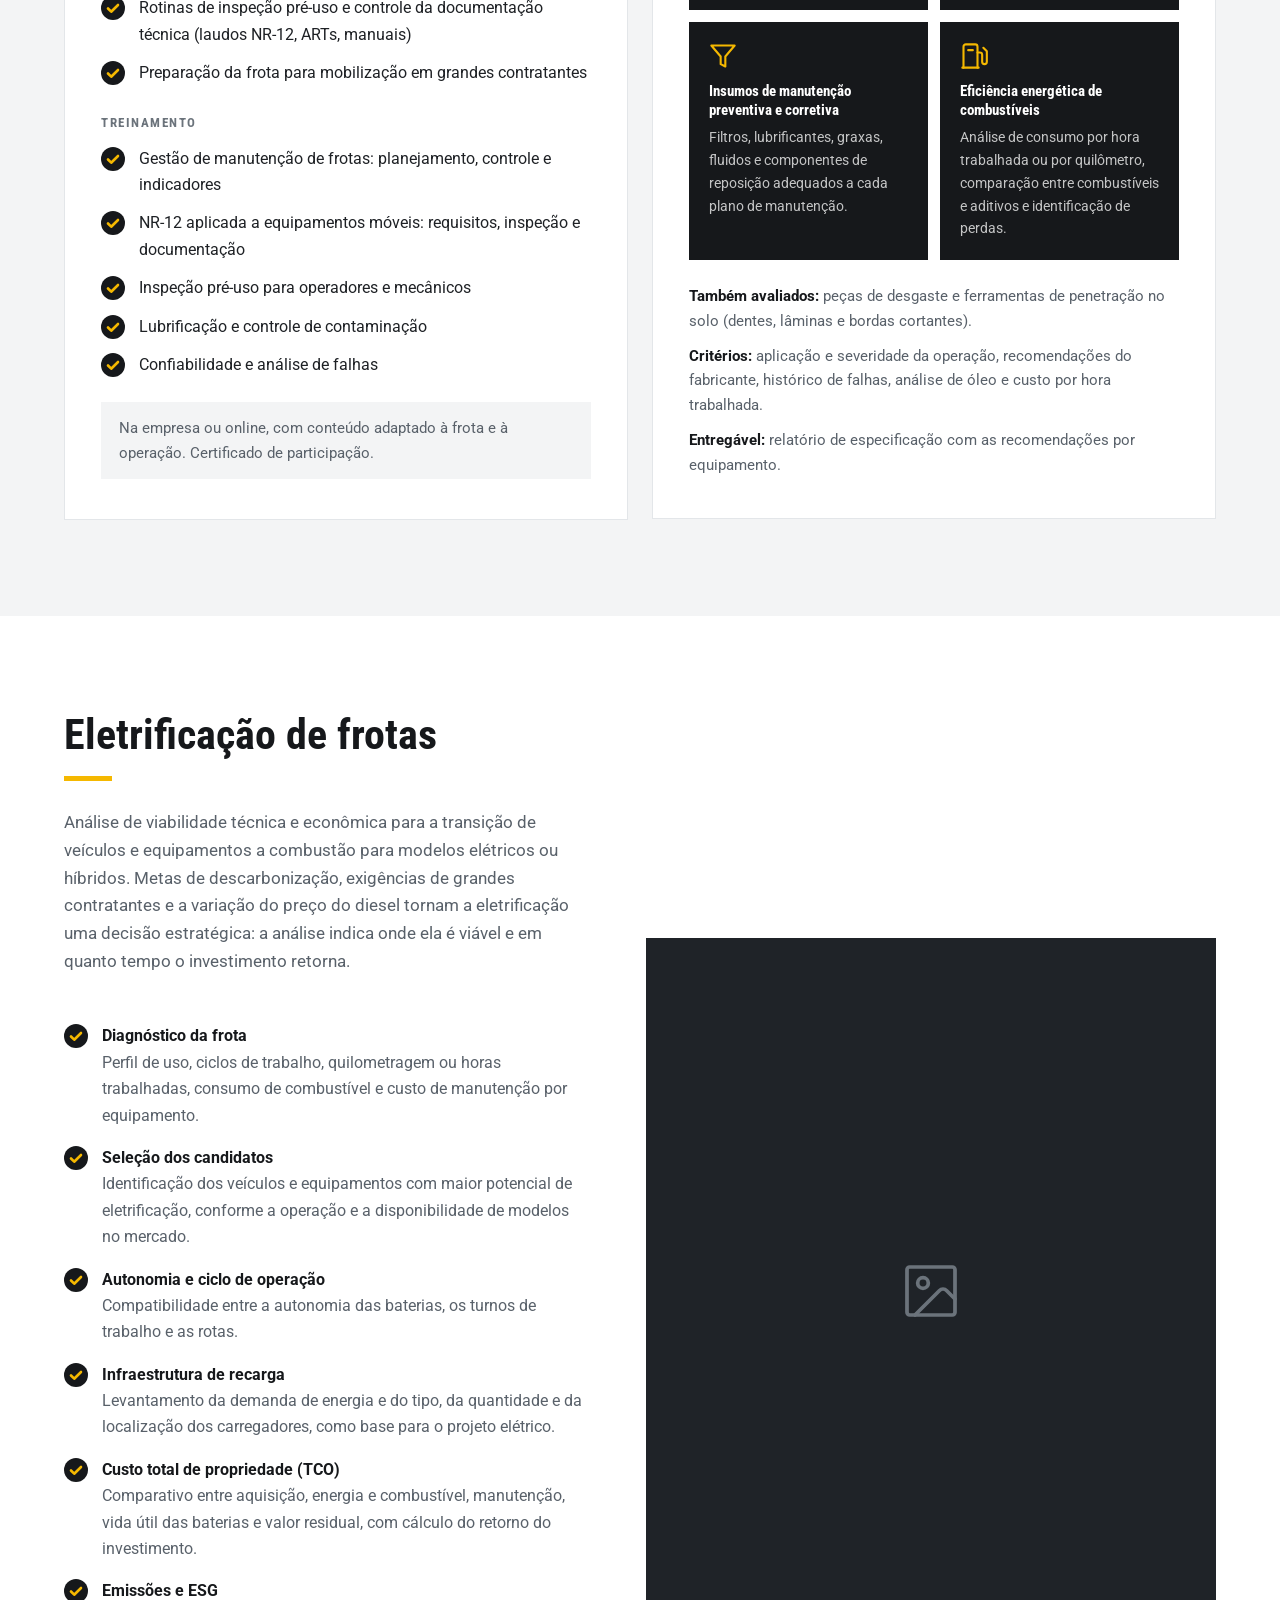
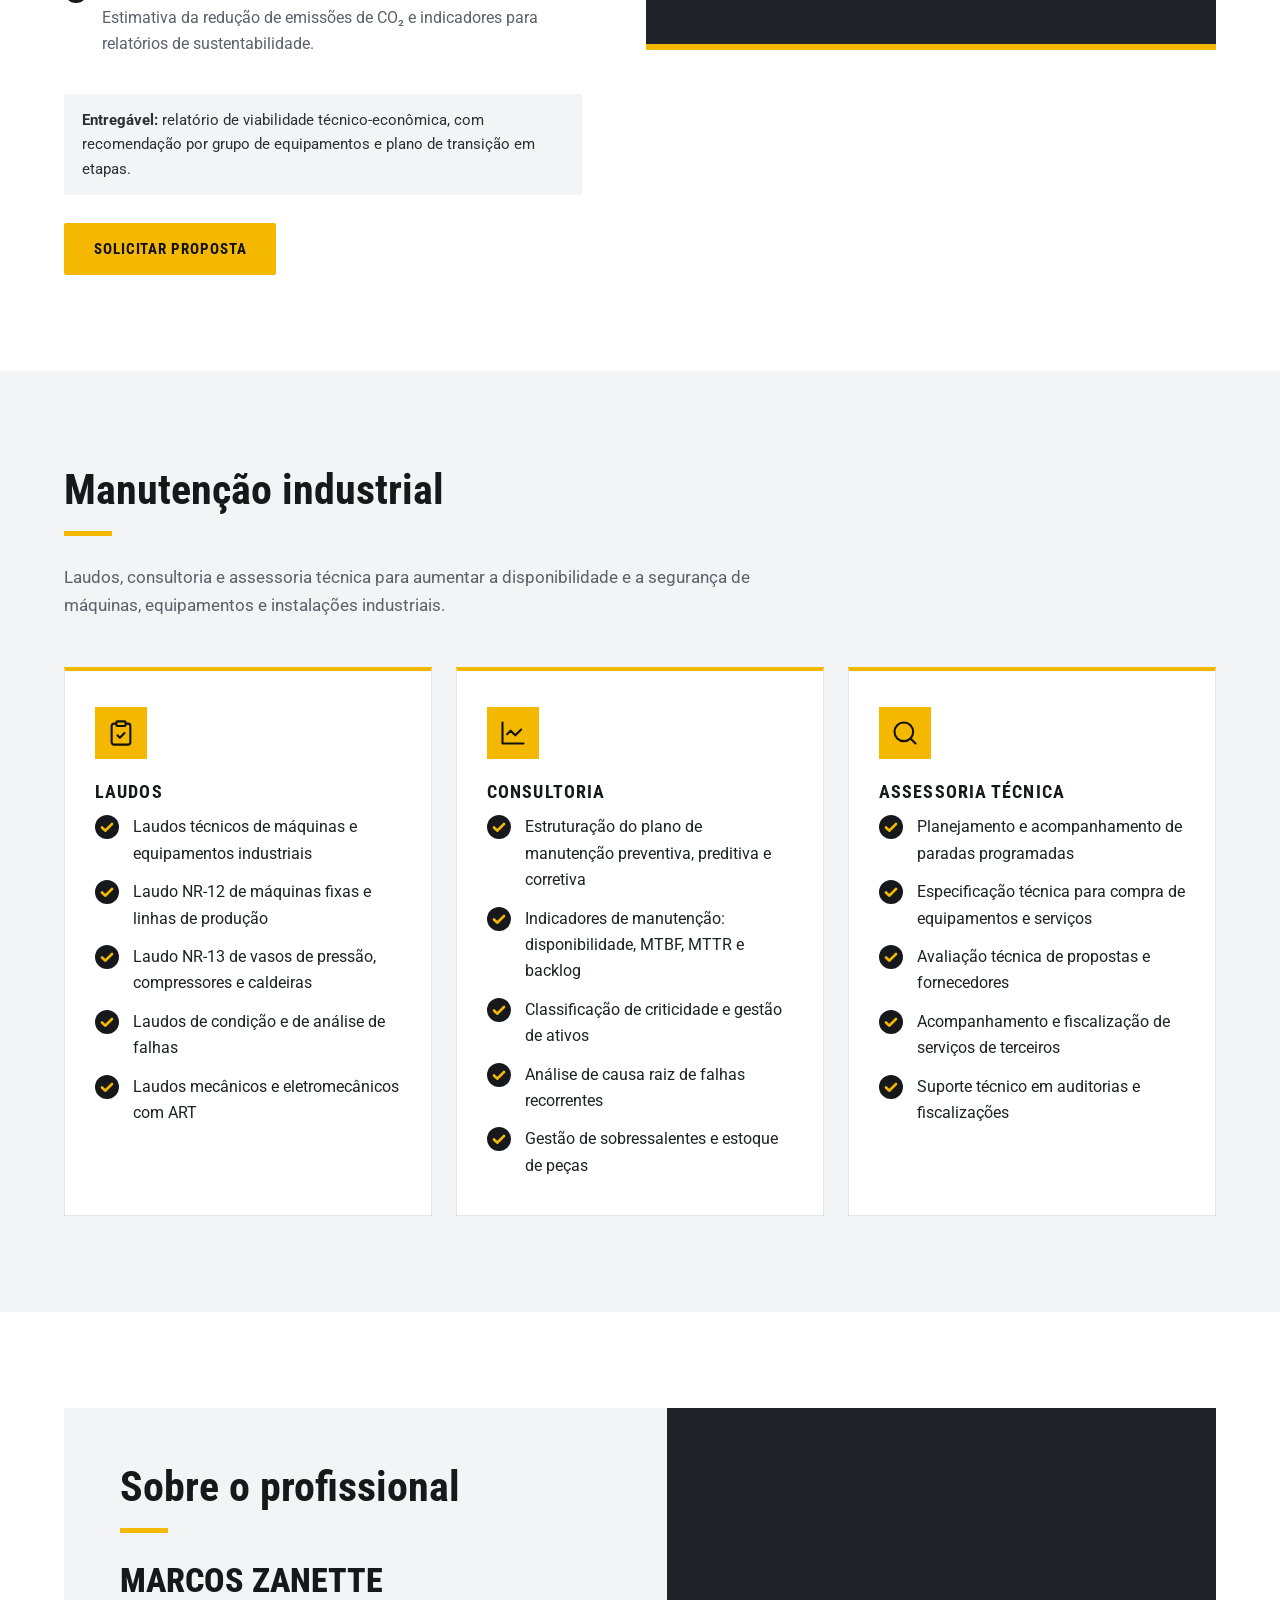
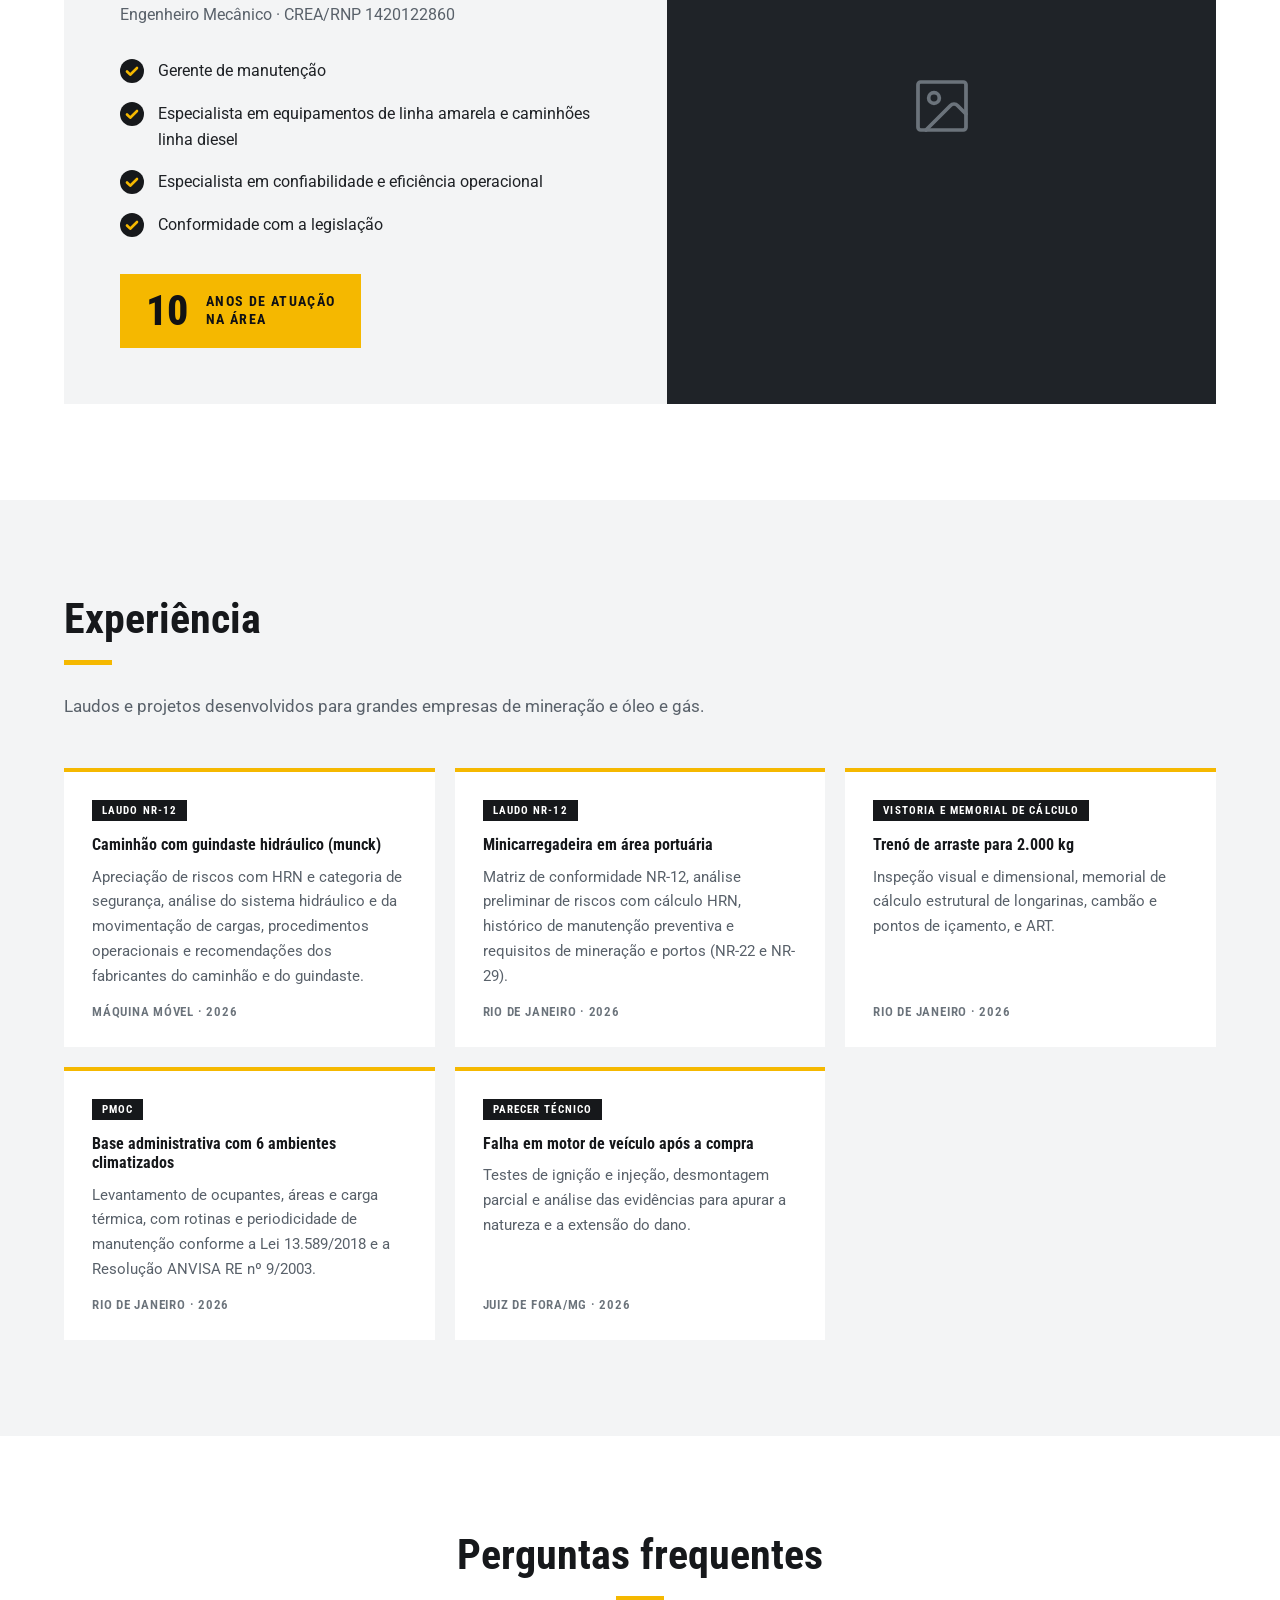
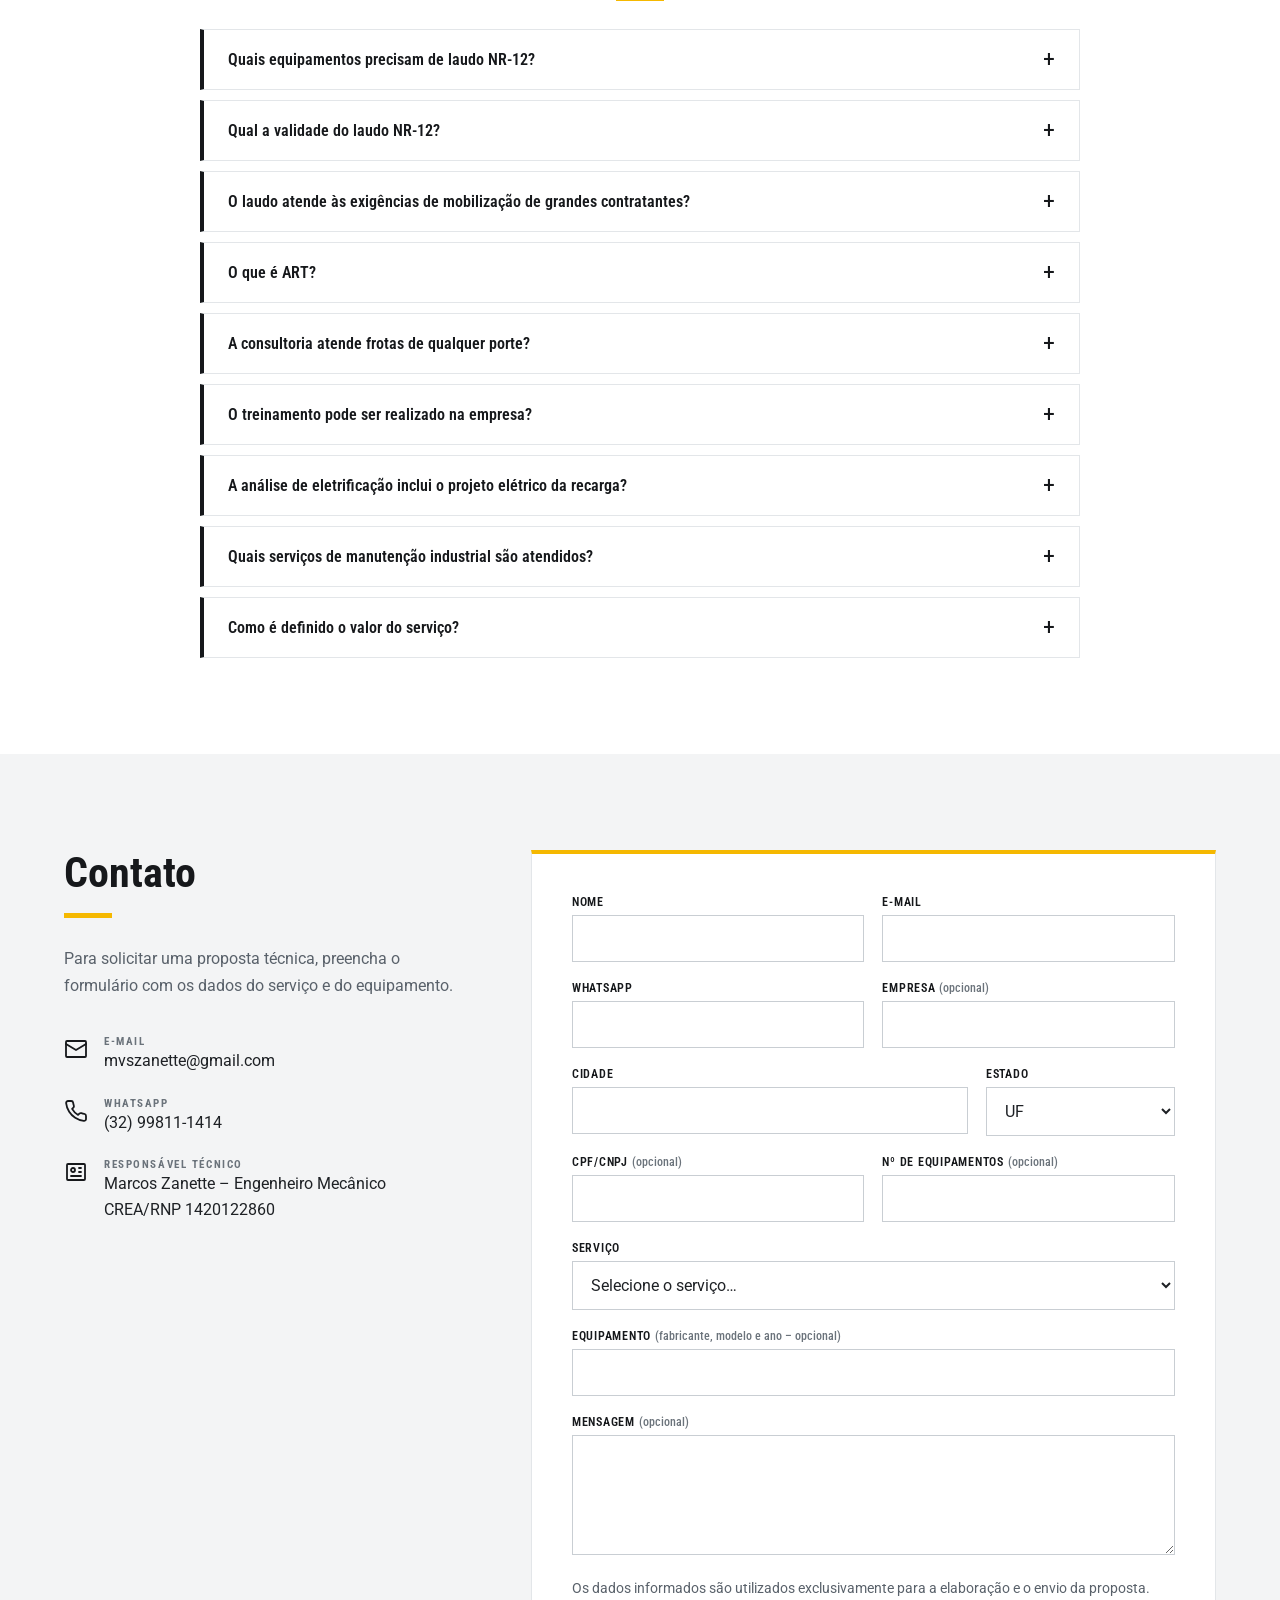
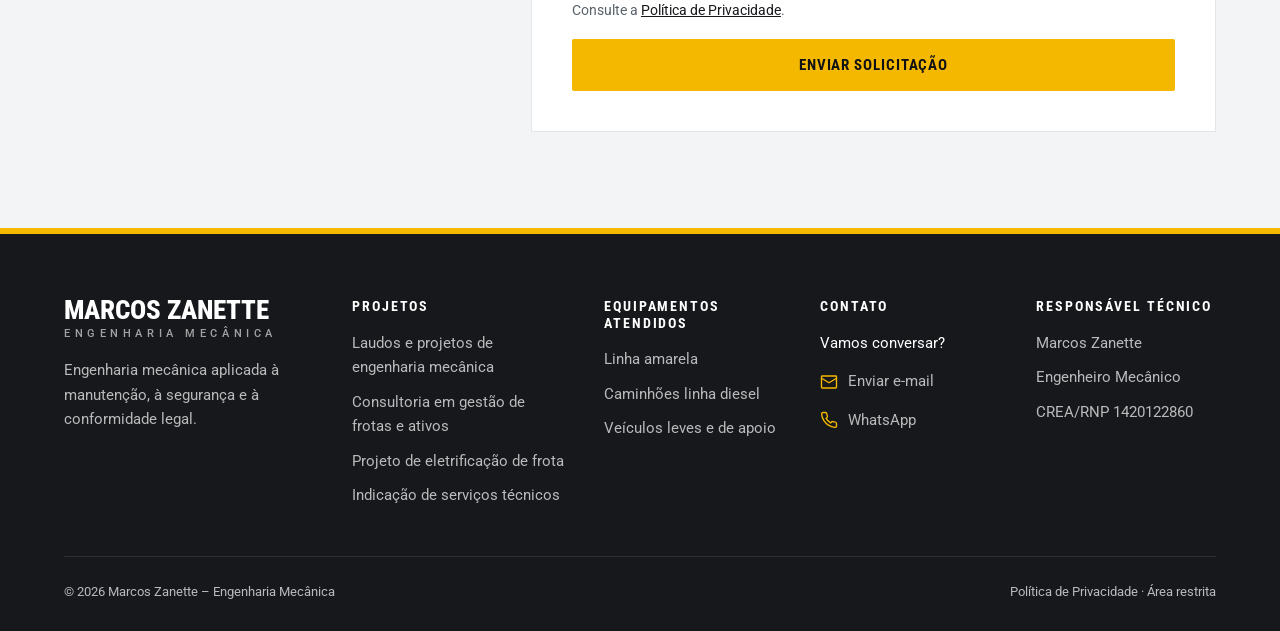
==== commit ba63ae12: "Projetos em 6 cards e área restrita com login, painel e menu de recursos Site: - Seção Projetos rees" ====
--- a/index.html
+++ b/index.html
@@ -202,130 +202,104 @@
         <h2 class="section-title">Projetos</h2>
         <p class="section-intro">Engenharia mecânica aplicada à manutenção, à segurança e à conformidade legal de equipamentos e instalações.</p>
         <div class="svc-grid">
-          <article class="svc">
+          <article class="svc" id="conformidade">
             <div class="svc-img" style="--photo:url('img/servicos/laudo-nr12.jpg') center / cover no-repeat">
-              <span class="svc-icon"><svg class="i" viewBox="0 0 24 24" aria-hidden="true"><path d="M12 12H5a2 2 0 0 0-2 2v5"/><circle cx="13" cy="19" r="2"/><circle cx="5" cy="19" r="2"/><path d="M8 19h3m5-17v17h6M6 12V7c0-1.1.9-2 2-2h3l5 5"/></svg></span>
+              <span class="svc-icon"><svg class="i" viewBox="0 0 24 24" aria-hidden="true"><rect x="8" y="2" width="8" height="4" rx="1"/><path d="M16 4h2a2 2 0 0 1 2 2v14a2 2 0 0 1-2 2H6a2 2 0 0 1-2-2V6a2 2 0 0 1 2-2h2"/><path d="m9 14 2 2 4-4"/></svg></span>
             </div>
             <div class="svc-body">
-              <h3>Laudo NR-12</h3>
-              <p>Apreciação de riscos, matriz de conformidade e ART para equipamentos móveis, caminhões e máquinas industriais.</p>
-              <a class="link-arrow" href="laudo-nr12.html">Saiba mais</a>
-            </div>
-          </article>
-          <article class="svc">
-            <div class="svc-img" style="--photo:url('img/servicos/laudo-nr13.jpg') center / cover no-repeat">
-              <span class="svc-icon"><svg class="i" viewBox="0 0 24 24" aria-hidden="true"><path d="m12 14 4-4"/><path d="M3.34 19a10 10 0 1 1 17.32 0"/></svg></span>
+              <h3>Análise e laudo de conformidade</h3>
+              <p>Avaliação técnica da conformidade de máquinas e equipamentos com as normas regulamentadoras, com ART registrada no CREA.</p>
+              <ul class="svc-itens">
+                <li>Laudo NR-12 de equipamentos móveis e máquinas industriais</li>
+                <li>Laudo NR-13 de vasos de pressão, compressores e caldeiras</li>
+                <li>Laudos mecânicos e eletromecânicos</li>
+                <li>Vistorias e pareceres técnicos</li>
+              </ul>
+              <a class="link-arrow" href="laudo-nr12.html">Laudo NR-12</a>
+            </div>
+          </article>
+          <article class="svc" id="refrigeracao">
+            <div class="svc-img" style="--photo:url('img/servicos/refrigeracao.jpg') center / cover no-repeat">
+              <span class="svc-icon"><svg class="i" viewBox="0 0 24 24" aria-hidden="true"><path d="M2 12h20M12 2v20M4.93 4.93l14.14 14.14M4.93 19.07 19.07 4.93"/></svg></span>
             </div>
             <div class="svc-body">
-              <h3>Laudo NR-13</h3>
-              <p>Inspeção de segurança de vasos de pressão, compressores, autoclaves e caldeiras.</p>
-              <a class="link-arrow" href="laudo-nr13.html">Saiba mais</a>
-            </div>
-          </article>
-          <article class="svc">
-            <div class="svc-img" style="--photo:url('img/servicos/laudos-mecanicos.jpg') center / cover no-repeat">
-              <span class="svc-icon"><svg class="i" viewBox="0 0 24 24" aria-hidden="true"><path d="M14.7 6.3a1 1 0 0 0 0 1.4l1.6 1.6a1 1 0 0 0 1.4 0l3.77-3.77a6 6 0 0 1-7.94 7.94l-6.91 6.91a2.12 2.12 0 0 1-3-3l6.91-6.91a6 6 0 0 1 7.94-7.94l-3.76 3.76z"/></svg></span>
+              <h3>Projetos e laudos de sistemas de refrigeração</h3>
+              <p>Projeto, manutenção e conformidade legal de sistemas de climatização e refrigeração.</p>
+              <ul class="svc-itens">
+                <li>PMOC conforme a Lei 13.589/2018</li>
+                <li>Projeto de instalação de ar-condicionado com cálculo de carga térmica</li>
+                <li>Laudos técnicos de sistemas de climatização</li>
+                <li>ART de projeto, instalação e manutenção</li>
+              </ul>
+              <a class="link-arrow" href="pmoc.html">PMOC</a>
+            </div>
+          </article>
+          <article class="svc" id="treinamentos">
+            <div class="svc-img" style="--photo:url('img/servicos/treinamentos.jpg') center / cover no-repeat">
+              <span class="svc-icon"><svg class="i" viewBox="0 0 24 24" aria-hidden="true"><path d="M2 3h20"/><path d="M21 3v11a2 2 0 0 1-2 2H5a2 2 0 0 1-2-2V3"/><path d="m7 21 5-5 5 5"/></svg></span>
             </div>
             <div class="svc-body">
-              <h3>Laudos mecânicos e eletromecânicos</h3>
-              <p>Avaliação técnica de equipamentos, componentes e sistemas mecânicos e eletromecânicos, com ART.</p>
-            </div>
-          </article>
-          <article class="svc">
-            <div class="svc-img" style="--photo:url('img/servicos/planos-manutencao.jpg') center / cover no-repeat">
-              <span class="svc-icon"><svg class="i" viewBox="0 0 24 24" aria-hidden="true"><rect x="3" y="4" width="18" height="18" rx="1"/><path d="M16 2v4M8 2v4M3 10h18"/><path d="m9 16 2 2 4-4"/></svg></span>
+              <h3>Treinamentos técnicos</h3>
+              <p>Capacitação de gestores, mecânicos e operadores, na empresa ou online, com conteúdo adaptado à operação e certificado de participação.</p>
+              <ul class="svc-itens">
+                <li>Gestão de manutenção de frotas</li>
+                <li>NR-12 aplicada a equipamentos móveis</li>
+                <li>Inspeção pré-uso para operadores e mecânicos</li>
+                <li>Lubrificação, confiabilidade e análise de falhas</li>
+              </ul>
+              <a class="link-arrow" href="#frotas">Saiba mais</a>
+            </div>
+          </article>
+          <article class="svc" id="gestao-ativos">
+            <div class="svc-img" style="--photo:url('img/servicos/consultoria-frotas.jpg') center / cover no-repeat">
+              <span class="svc-icon"><svg class="i" viewBox="0 0 24 24" aria-hidden="true"><path d="M3 3v18h18"/><path d="m19 9-5 5-4-4-3 3"/></svg></span>
             </div>
             <div class="svc-body">
-              <h3>Planos de manutenção</h3>
-              <p>Planos de manutenção preventiva e corretiva por equipamento, com base em horímetro, quilometragem e recomendações do fabricante.</p>
-            </div>
-          </article>
-          <article class="svc">
-            <div class="svc-img" style="--photo:url('img/servicos/consultoria-frotas.jpg') center / cover no-repeat">
-              <span class="svc-icon"><svg class="i" viewBox="0 0 24 24" aria-hidden="true"><path d="M2 3h20"/><path d="M21 3v11a2 2 0 0 1-2 2H5a2 2 0 0 1-2-2V3"/><path d="m7 21 5-5 5 5"/></svg></span>
-            </div>
-            <div class="svc-body">
-              <h3>Consultoria e treinamento para gestores de frota</h3>
-              <p>Diagnóstico, indicadores e capacitação para a gestão de manutenção de frotas.</p>
+              <h3>Consultoria em gestão de ativos</h3>
+              <p>Estruturação e acompanhamento da manutenção de frotas e instalações industriais, com foco em disponibilidade, custo e conformidade.</p>
+              <ul class="svc-itens">
+                <li>Planos de manutenção preventiva por equipamento</li>
+                <li>Indicadores: disponibilidade, MTBF, MTTR e custo por hora</li>
+                <li>Criticidade de ativos e análise de falhas recorrentes</li>
+                <li>Gestão da manutenção de frotas e plantas industriais</li>
+              </ul>
               <a class="link-arrow" href="#frotas">Saiba mais</a>
             </div>
           </article>
-          <article class="svc">
-            <div class="svc-img" style="--photo:url('img/servicos/insumos.jpg') center / cover no-repeat">
-              <span class="svc-icon"><svg class="i" viewBox="0 0 24 24" aria-hidden="true"><path d="M12 22a7 7 0 0 0 7-7c0-2-1-3.9-3-5.5s-3.5-4-4-6.5c-.5 2.5-2 4.9-4 6.5C6 11.1 5 13 5 15a7 7 0 0 0 7 7z"/></svg></span>
-            </div>
-            <div class="svc-body">
-              <h3>Especificação de insumos</h3>
-              <p>Indicação dos insumos mais adequados para cada aplicação: material rodante, pneus, insumos de manutenção e combustíveis.</p>
-              <a class="link-arrow" href="#frotas">Saiba mais</a>
-            </div>
-          </article>
-          <article class="svc">
+          <article class="svc" id="eletrificacao-frota">
             <div class="svc-img" style="--photo:url('img/servicos/eletrificacao.jpg') center / cover no-repeat">
               <span class="svc-icon"><svg class="i" viewBox="0 0 24 24" aria-hidden="true"><path d="M13 2 3 14h9l-1 8 10-12h-9l1-8z"/></svg></span>
             </div>
             <div class="svc-body">
-              <h3>Eletrificação de frotas</h3>
-              <p>Análise de viabilidade técnica e econômica para a transição de veículos e equipamentos para modelos elétricos.</p>
+              <h3>Eletrificação de frota</h3>
+              <p>Análise de viabilidade técnica e econômica para a transição de veículos e equipamentos a combustão para modelos elétricos ou híbridos.</p>
+              <ul class="svc-itens">
+                <li>Diagnóstico da frota e seleção dos candidatos</li>
+                <li>Autonomia, ciclo de operação e infraestrutura de recarga</li>
+                <li>Custo total de propriedade (TCO) e retorno do investimento</li>
+                <li>Redução de emissões e indicadores ESG</li>
+              </ul>
               <a class="link-arrow" href="#eletrificacao">Saiba mais</a>
             </div>
           </article>
-          <article class="svc">
-            <div class="svc-img" style="--photo:url('img/servicos/manutencao-industrial.jpg') center / cover no-repeat">
-              <span class="svc-icon"><svg class="i" viewBox="0 0 24 24" aria-hidden="true"><path d="M2 20a2 2 0 0 0 2 2h16a2 2 0 0 0 2-2V8l-7 5V8l-7 5V4a2 2 0 0 0-2-2H4a2 2 0 0 0-2 2Z"/><path d="M17 18h1M12 18h1M7 18h1"/></svg></span>
+          <article class="svc" id="indicacao">
+            <div class="svc-img" style="--photo:url('img/servicos/insumos.jpg') center / cover no-repeat">
+              <span class="svc-icon"><svg class="i" viewBox="0 0 24 24" aria-hidden="true"><circle cx="11" cy="11" r="8"/><path d="m21 21-4.3-4.3"/></svg></span>
             </div>
             <div class="svc-body">
-              <h3>Manutenção industrial</h3>
-              <p>Laudos, consultoria e assessoria técnica para a manutenção de máquinas, equipamentos e instalações industriais.</p>
-              <a class="link-arrow" href="#industrial">Saiba mais</a>
-            </div>
-          </article>
-          <article class="svc">
-            <div class="svc-img" style="--photo:url('img/servicos/pmoc.jpg') center / cover no-repeat">
-              <span class="svc-icon"><svg class="i" viewBox="0 0 24 24" aria-hidden="true"><path d="M10.827 16.379a6.082 6.082 0 0 1-8.618-7.002l5.412 1.45a6.082 6.082 0 0 1 7.002-8.618l-1.45 5.412a6.082 6.082 0 0 1 8.618 7.002l-5.412-1.45a6.082 6.082 0 0 1-7.002 8.618l1.45-5.412Z"/><path d="M12 12v.01"/></svg></span>
-            </div>
-            <div class="svc-body">
-              <h3>PMOC</h3>
-              <p>Plano de Manutenção, Operação e Controle de sistemas de climatização, conforme a Lei 13.589/2018.</p>
-              <a class="link-arrow" href="pmoc.html">Saiba mais</a>
-            </div>
-          </article>
-          <article class="svc">
-            <div class="svc-img" style="--photo:url('img/servicos/ar-condicionado.jpg') center / cover no-repeat">
-              <span class="svc-icon"><svg class="i" viewBox="0 0 24 24" aria-hidden="true"><path d="M2 12h20M12 2v20M4.93 4.93l14.14 14.14M4.93 19.07 19.07 4.93"/></svg></span>
-            </div>
-            <div class="svc-body">
-              <h3>Projeto de instalação de ar-condicionado</h3>
-              <p>Projeto de instalação de sistemas de ar-condicionado, com cálculo de carga térmica e ART.</p>
-              <a class="link-arrow" href="pmoc.html">Saiba mais</a>
-            </div>
-          </article>
-          <article class="svc">
-            <div class="svc-img" style="--photo:url('img/servicos/art.jpg') center / cover no-repeat">
-              <span class="svc-icon"><svg class="i" viewBox="0 0 24 24" aria-hidden="true"><path d="M15 2H6a2 2 0 0 0-2 2v16a2 2 0 0 0 2 2h12a2 2 0 0 0 2-2V7Z"/><path d="M14 2v4a2 2 0 0 0 2 2h4"/><path d="m9 15 2 2 4-4"/></svg></span>
-            </div>
-            <div class="svc-body">
-              <h3>ART</h3>
-              <p>Anotação de Responsabilidade Técnica para obras e serviços de engenharia mecânica.</p>
-            </div>
-          </article>
-          <article class="svc svc-others">
-            <div class="svc-body">
-              <span class="svc-icon"><svg class="i" viewBox="0 0 24 24" aria-hidden="true"><path d="M8 6h13M8 12h13M8 18h13M3 6h.01M3 12h.01M3 18h.01"/></svg></span>
-              <h3>Outros serviços</h3>
-              <ul>
-                <li>Instalações de gás</li>
-                <li>Sistemas de combate a incêndio</li>
-                <li>Estruturas para eventos</li>
-                <li>Equipamentos de elevação e içamento</li>
-                <li>Veículos, reboques e food trucks</li>
-                <li>Projetos e memoriais de cálculo</li>
-                <li>Parecer técnico e perícia</li>
+              <h3>Indicação de serviços técnicos</h3>
+              <p>Indicação técnica e independente dos insumos e serviços mais adequados a cada equipamento e aplicação, sem vínculo com fabricantes ou fornecedores.</p>
+              <ul class="svc-itens">
+                <li>Material rodante, pneus e peças de desgaste</li>
+                <li>Lubrificantes, filtros e insumos de manutenção</li>
+                <li>Eficiência energética de combustíveis</li>
+                <li>Serviços especializados de manutenção e reforma</li>
               </ul>
-              <a class="link-arrow" href="#contato">Solicitar proposta</a>
-            </div>
-          </article>
-        </div>
+              <a class="link-arrow" href="#frotas">Saiba mais</a>
+            </div>
+          </article>
+        </div>
+        <p class="svc-mais"><b>Outros serviços de engenharia mecânica:</b> Instalações de gás · Sistemas de combate a incêndio · Estruturas para eventos · Equipamentos de elevação e içamento · Veículos, reboques e food trucks · Projetos e memoriais de cálculo · Parecer técnico e perícia.</p>
       </div>
     </section>
 
@@ -729,10 +703,10 @@
         <div>
           <h3>Projetos</h3>
           <ul>
-            <li><a href="#projetos">Laudos e projetos de engenharia mecânica</a></li>
-            <li><a href="#frotas">Consultoria em gestão de frotas e ativos</a></li>
-            <li><a href="#eletrificacao">Projeto de eletrificação de frota</a></li>
-            <li><a href="#projetos">Indicação de serviços técnicos</a></li>
+            <li><a href="#conformidade">Laudos e projetos de engenharia mecânica</a></li>
+            <li><a href="#gestao-ativos">Consultoria em gestão de frotas e ativos</a></li>
+            <li><a href="#eletrificacao-frota">Projeto de eletrificação de frota</a></li>
+            <li><a href="#indicacao">Indicação de serviços técnicos</a></li>
           </ul>
         </div>
         <div>
--- a/styles.css
+++ b/styles.css
@@ -614,11 +614,11 @@
   font: 600 0.95rem var(--font-head);
 }
 
-/* ---------- Serviços (cards com foto no topo) ---------- */
+/* ---------- Projetos (cards com foto no topo) ---------- */
 .svc-grid {
   display: grid;
-  grid-template-columns: repeat(4, 1fr);
-  gap: 24px;
+  grid-template-columns: repeat(3, 1fr);
+  gap: 28px;
 }
 
 .svc {
@@ -693,42 +693,24 @@
   align-self: flex-start;
 }
 
-.svc-others {
-  background: var(--graphite-900);
-  border-color: var(--graphite-900);
-}
-
-.svc-others .svc-body {
-  padding-top: 28px;
-}
-
-.svc-others .svc-icon {
-  box-shadow: none;
-  margin-bottom: 20px;
-}
-
-.svc-others h3 {
-  color: var(--white);
-}
-
-.svc-others ul {
-  flex: 1;
+.svc-itens {
   list-style: none;
-  margin: 0 0 20px;
-  padding: 0;
+  margin: 0 0 22px;
+  padding: 16px 0 0;
+  border-top: 1px solid var(--gray-200);
   display: grid;
   gap: 8px;
   font-size: 0.92rem;
-  color: rgba(255, 255, 255, 0.78);
-}
-
-.svc-others li {
+  color: var(--graphite-700);
+}
+
+.svc-itens li {
   display: flex;
   align-items: flex-start;
   gap: 10px;
 }
 
-.svc-others li::before {
+.svc-itens li::before {
   content: "";
   flex: none;
   width: 6px;
@@ -737,8 +719,15 @@
   background: var(--yellow);
 }
 
-.svc-others .link-arrow {
-  color: var(--white);
+.svc-mais {
+  max-width: 900px;
+  margin: 36px 0 0;
+  font-size: 0.94rem;
+  color: var(--muted);
+}
+
+.svc-mais b {
+  color: var(--graphite-900);
 }
 
 /* Ícone quadrado amarelo (painéis) */
@@ -1397,12 +1386,6 @@
   }
 }
 
-@media (max-width: 1180px) {
-  .svc-grid {
-    grid-template-columns: repeat(3, 1fr);
-  }
-}
-
 @media (max-width: 1024px) {
   .equip-grid {
     grid-template-columns: repeat(3, 1fr);
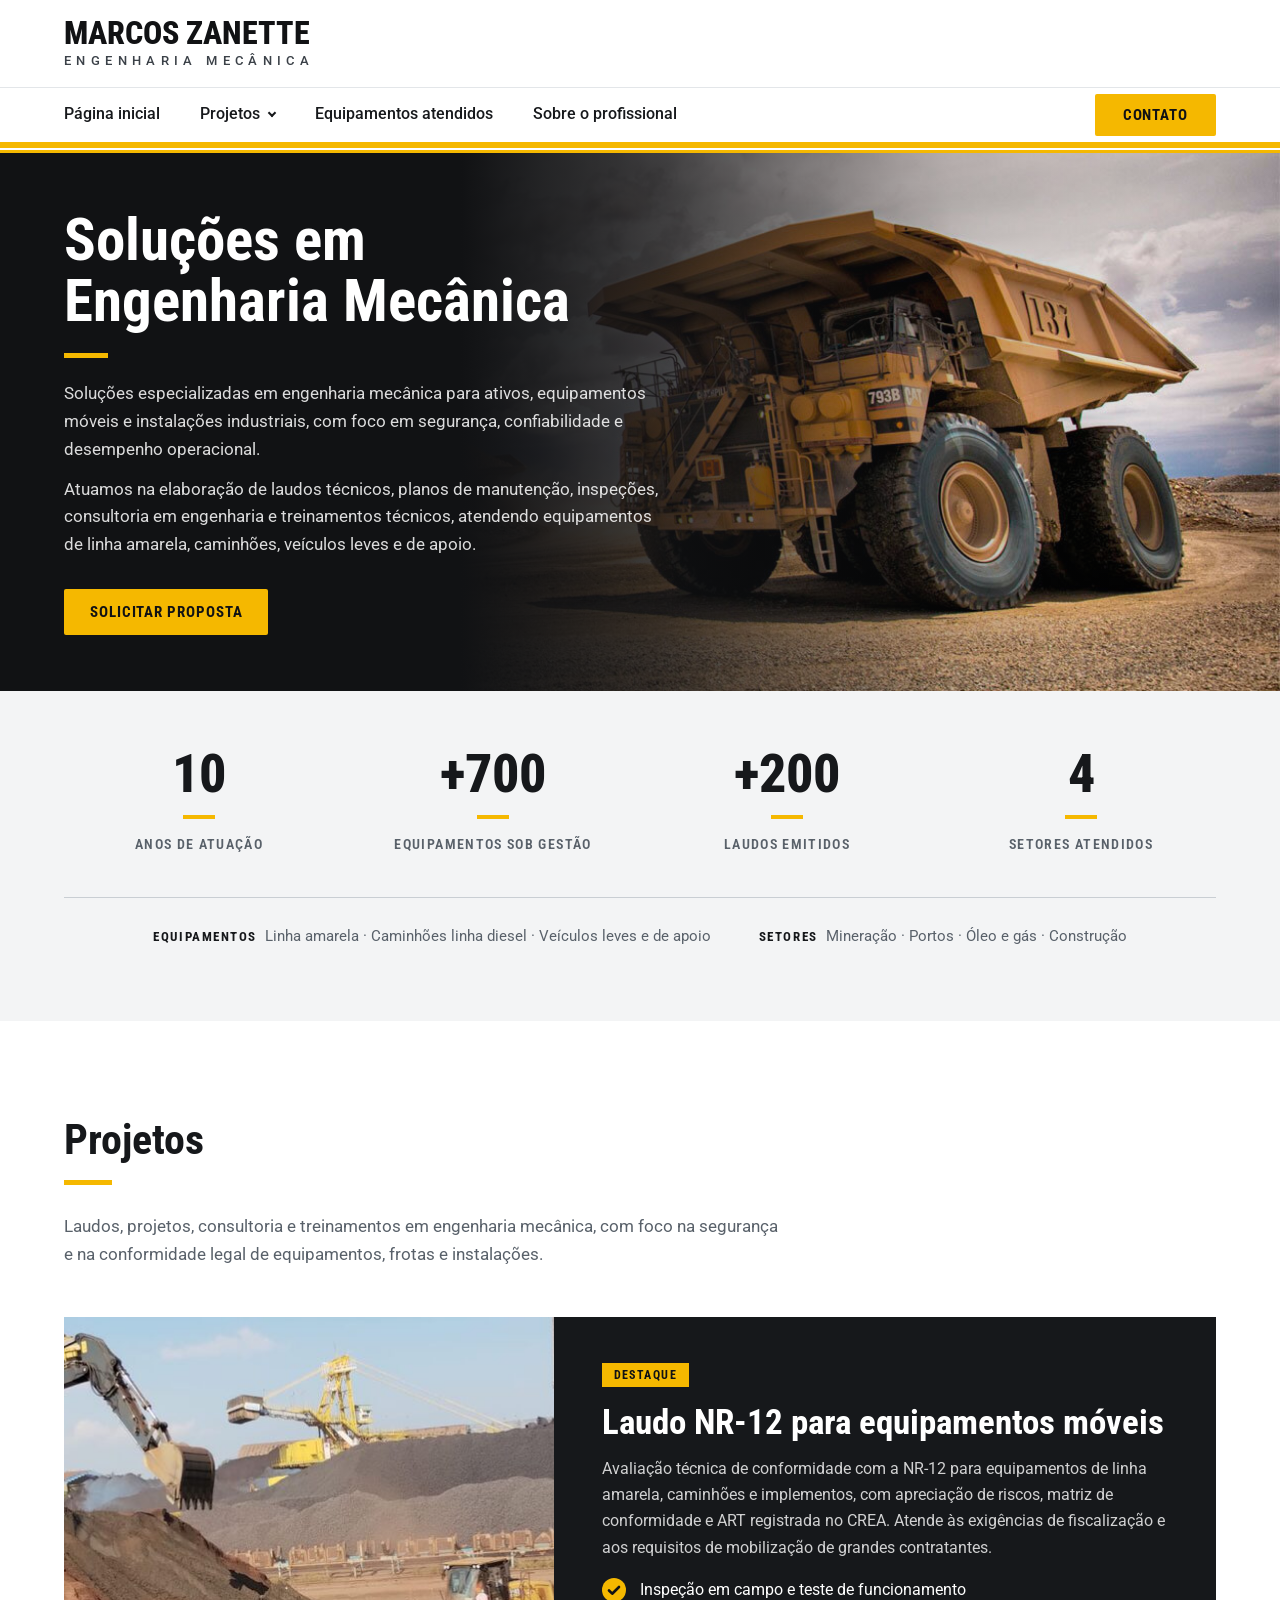
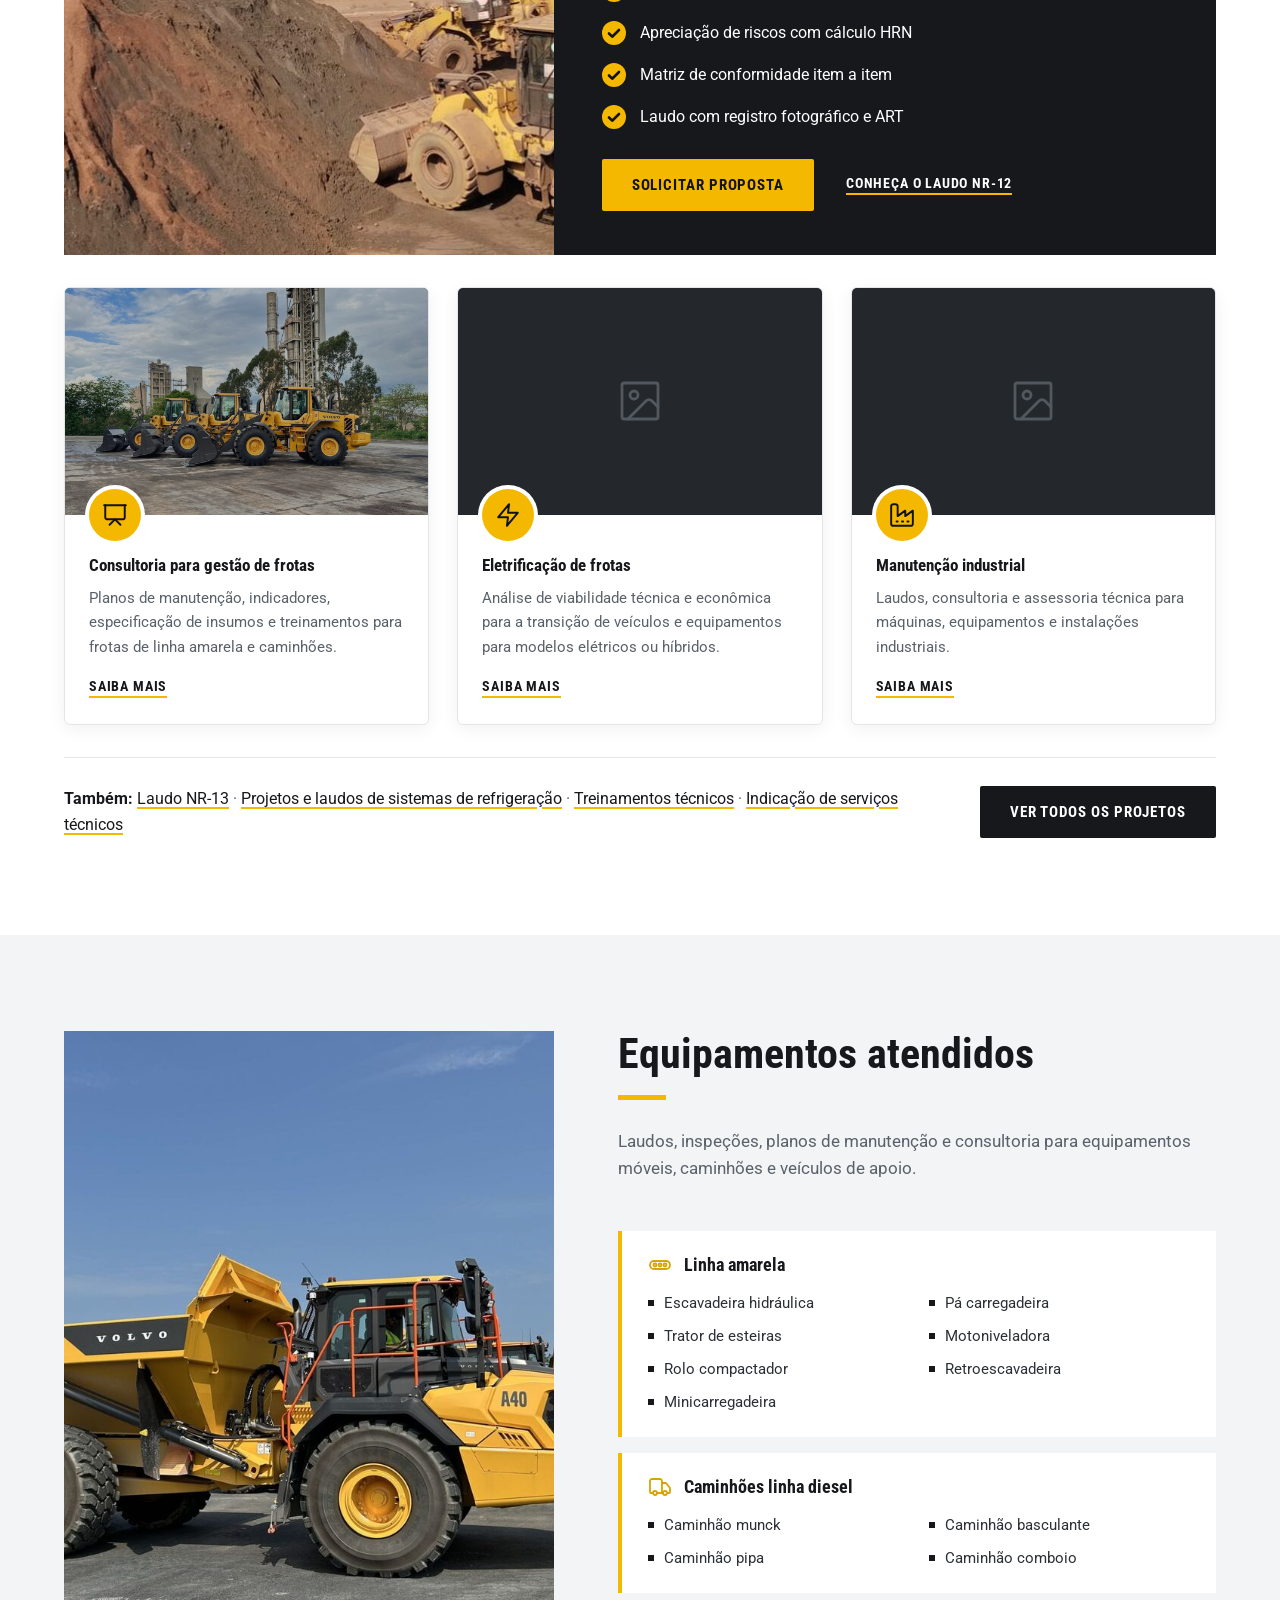
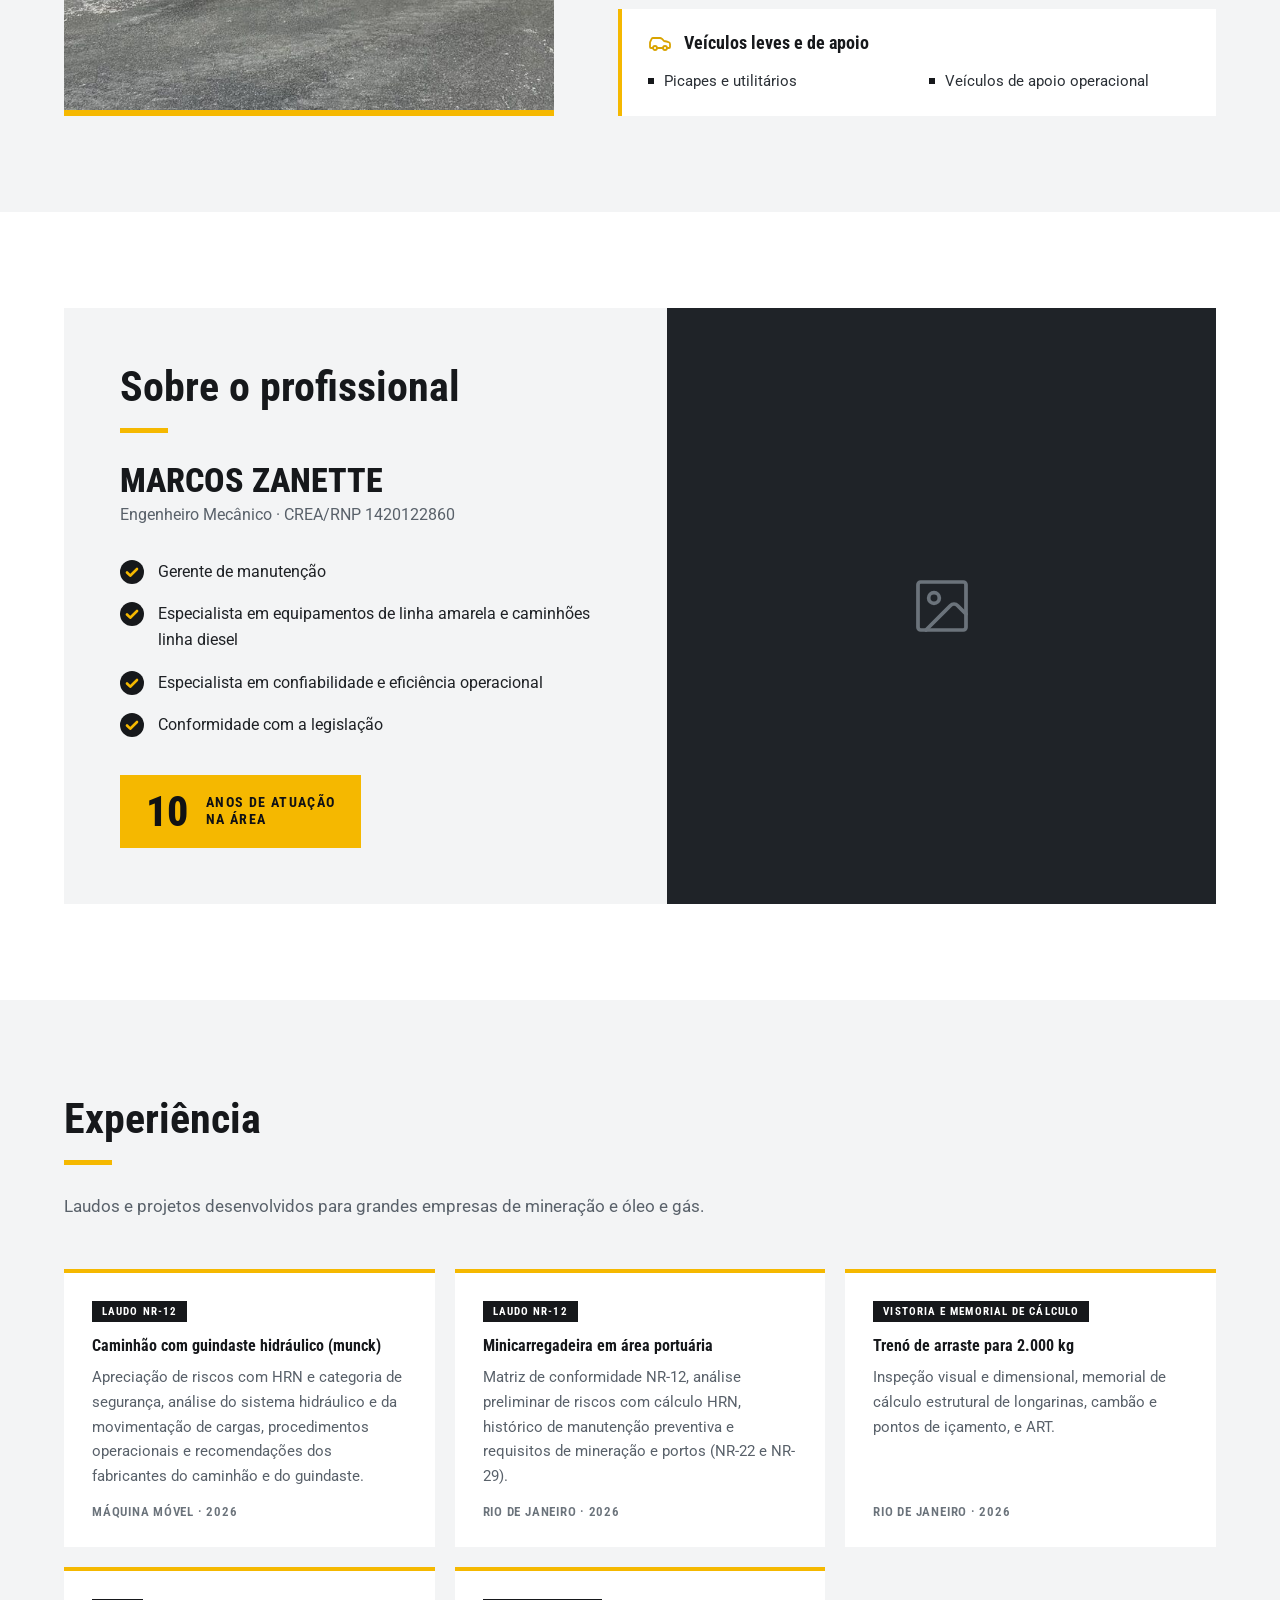
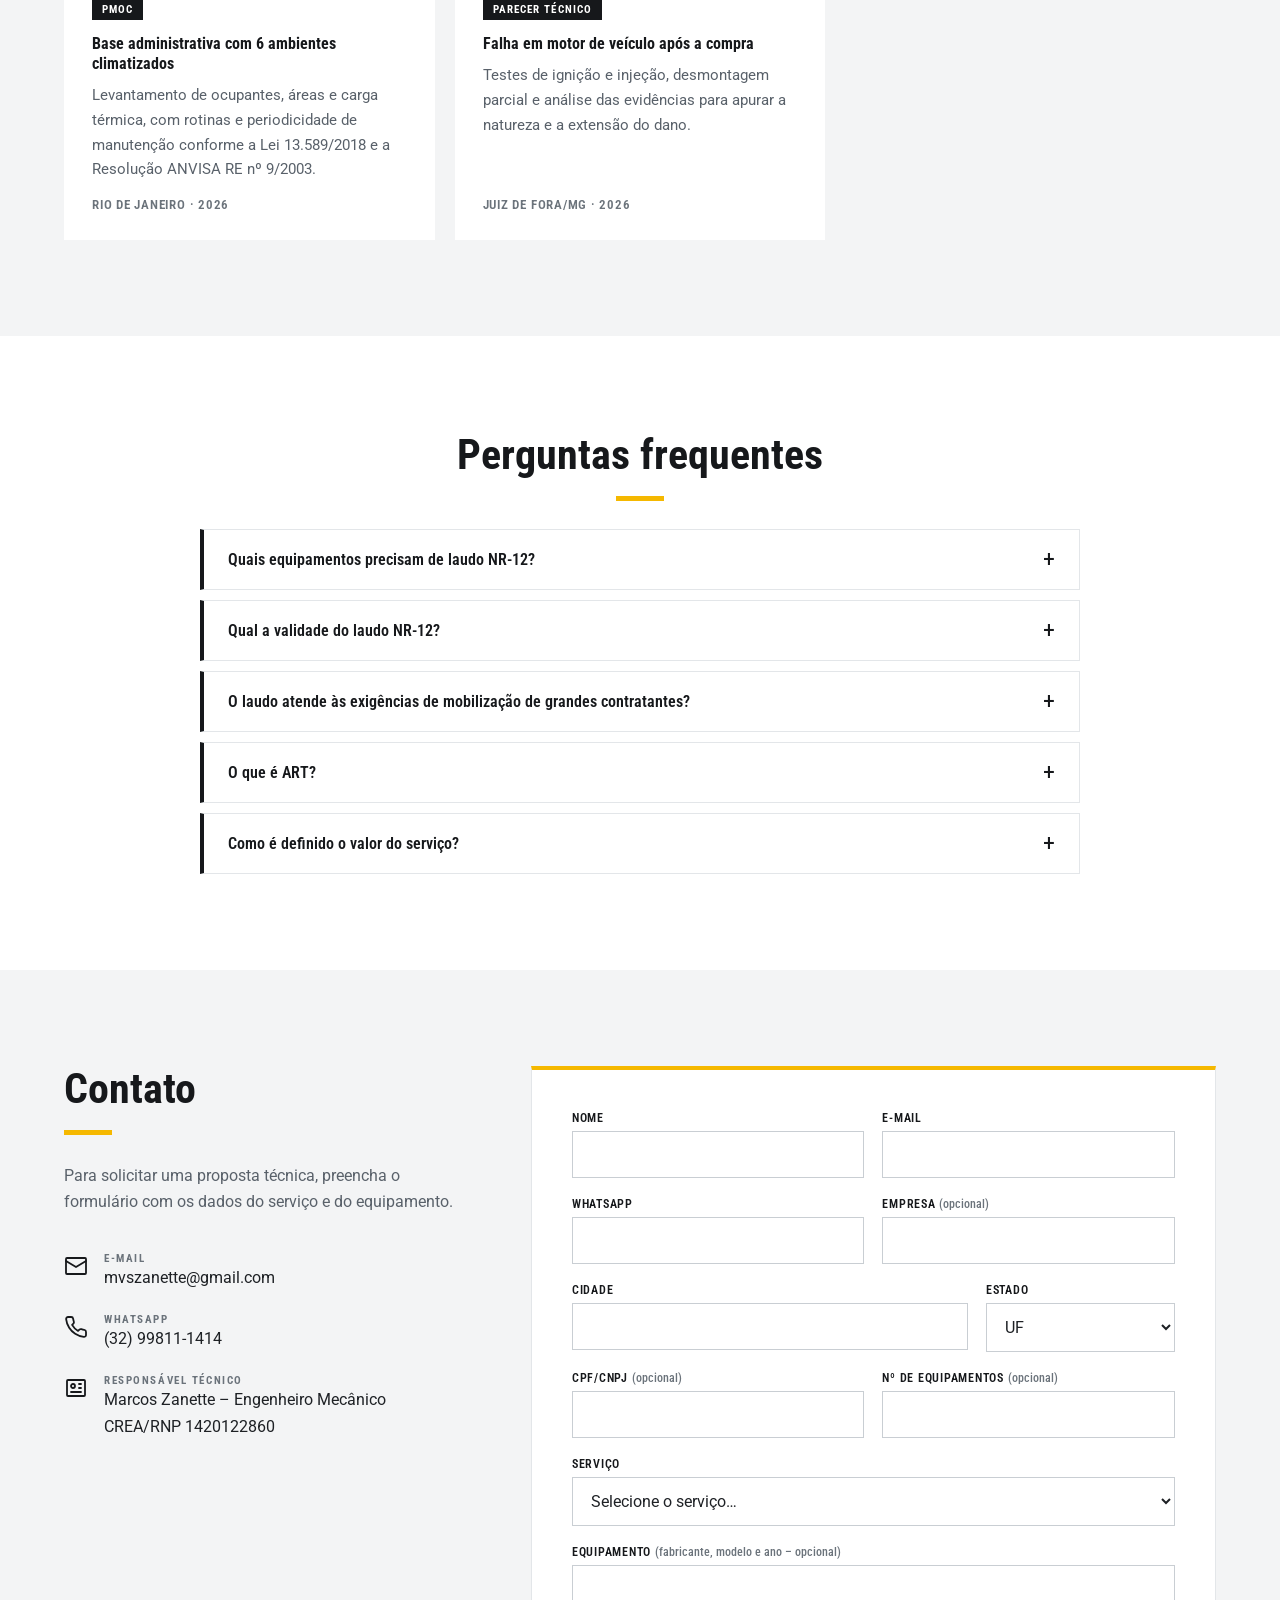
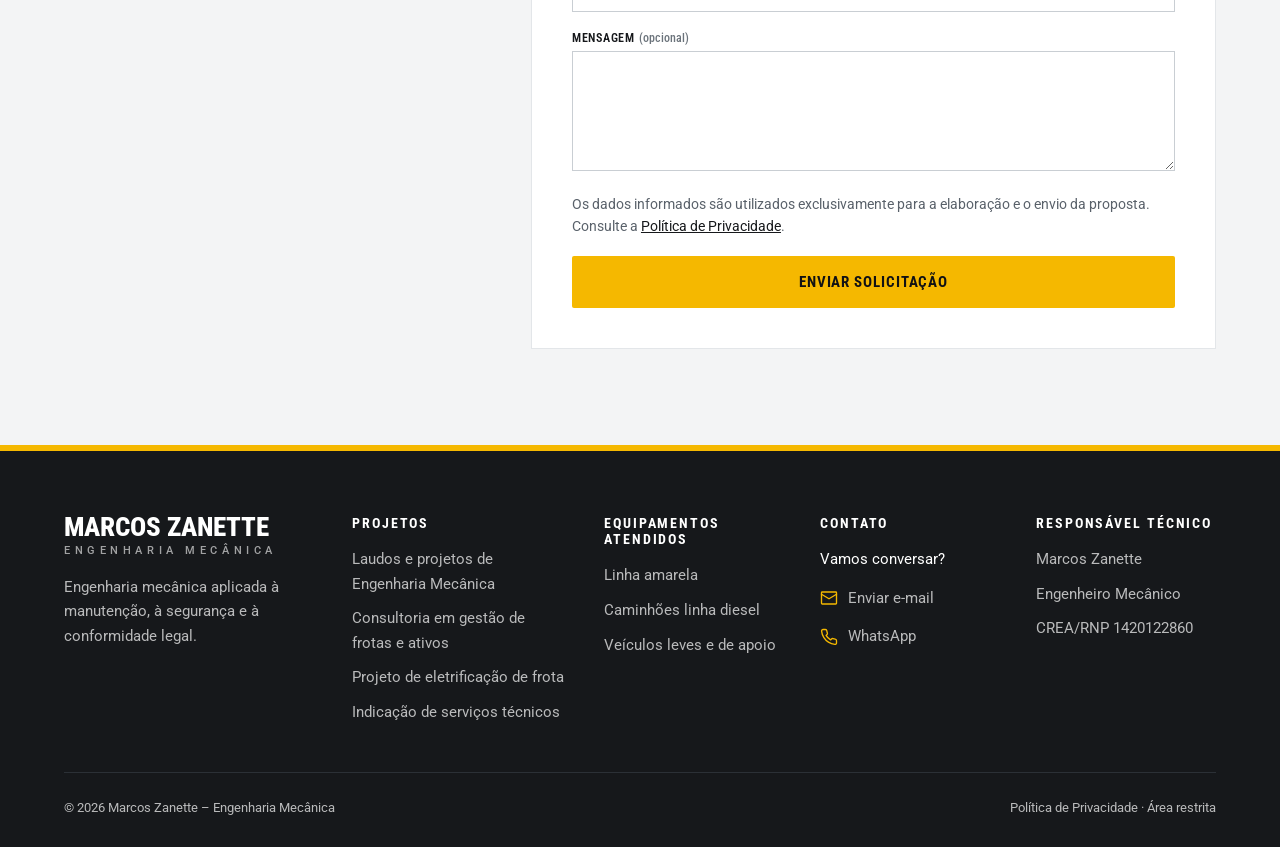
==== commit 22489693: "Página inicial mais enxuta, destaque do Laudo NR-12 e página de Projetos - Topo: título "Soluções em" ====
--- a/index.html
+++ b/index.html
@@ -50,7 +50,16 @@
     <nav class="nav" id="menu" aria-label="Principal">
       <div class="container">
         <a href="#top">Página inicial</a>
-        <a href="#projetos">Projetos</a>
+        <div class="nav-drop">
+          <a class="nav-drop-link" href="projetos.html">Projetos</a>
+          <div class="nav-sub">
+            <a href="projetos.html#laudos-projetos">Laudos e projetos de Engenharia Mecânica</a>
+            <a href="projetos.html#gestao-frotas-ativos">Consultoria em gestão de frotas e ativos</a>
+            <a href="projetos.html#eletrificacao">Projeto de eletrificação de frota</a>
+            <a href="projetos.html#indicacao">Indicação de serviços técnicos</a>
+            <a class="nav-sub-todos" href="projetos.html">Todos os projetos</a>
+          </div>
+        </div>
         <a href="#equipamentos">Equipamentos atendidos</a>
         <a href="#perfil">Sobre o profissional</a>
         <a class="btn btn-primary" href="#contato">Contato</a>
@@ -63,11 +72,11 @@
     <!-- ============ TOPO ============ -->
     <section class="band hero" id="inicio" style="--band-img:url('img/hero.jpg')">
       <div class="container">
-        <h1>Soluções em engenharia mecânica</h1>
-        <p class="band-lead">Laudos NR-12 para equipamentos móveis, gestão e eletrificação de frotas e manutenção industrial, com foco em linha amarela e caminhões linha diesel.</p>
+        <h1>Soluções em Engenharia Mecânica</h1>
+        <p class="band-lead">Soluções especializadas em engenharia mecânica para ativos, equipamentos móveis e instalações industriais, com foco em segurança, confiabilidade e desempenho operacional.</p>
+        <p class="band-lead">Atuamos na elaboração de laudos técnicos, planos de manutenção, inspeções, consultoria em engenharia e treinamentos técnicos, atendendo equipamentos de linha amarela, caminhões, veículos leves e de apoio.</p>
         <div class="hero-actions">
           <a class="btn btn-primary" href="#contato">Solicitar proposta</a>
-          <a class="btn btn-outline" href="#nr12">Laudo NR-12</a>
         </div>
       </div>
     </section>
@@ -88,330 +97,106 @@
       </div>
     </section>
 
-    <!-- ============ LAUDO NR-12 ============ -->
-    <section id="nr12">
-      <div class="container">
-        <div class="feature">
-          <div class="feature-img photo" role="img" aria-label="Equipamento de linha amarela em operação"></div>
-          <div>
-            <h2 class="section-title">Laudo NR-12 para equipamentos móveis</h2>
-            <p class="section-intro">Avaliação técnica de conformidade com a NR-12 para equipamentos de linha amarela, caminhões e implementos, com apreciação de riscos, matriz de conformidade e ART registrada no CREA. Atende às exigências de fiscalização e aos requisitos de mobilização de grandes contratantes.</p>
+    <!-- ============ PROJETOS (resumo; o detalhamento fica em projetos.html) ============ -->
+    <section id="projetos">
+      <div class="container">
+        <h2 class="section-title">Projetos</h2>
+        <p class="section-intro">Laudos, projetos, consultoria e treinamentos em engenharia mecânica, com foco na segurança e na conformidade legal de equipamentos, frotas e instalações.</p>
+        <article class="destaque" id="laudo-nr12">
+          <div class="destaque-img photo" style="--photo:url('img/servicos/laudo-nr12.jpg') center / cover no-repeat" role="img" aria-label="Equipamentos de linha amarela em operação"></div>
+          <div class="destaque-corpo">
+            <span class="selo">Destaque</span>
+            <h3>Laudo NR-12 para equipamentos móveis</h3>
+            <p>Avaliação técnica de conformidade com a NR-12 para equipamentos de linha amarela, caminhões e implementos, com apreciação de riscos, matriz de conformidade e ART registrada no CREA. Atende às exigências de fiscalização e aos requisitos de mobilização de grandes contratantes.</p>
             <ul class="checks">
-          <li><svg class="ck" viewBox="0 0 24 24" aria-hidden="true"><circle cx="12" cy="12" r="12"/><path d="m7 12.5 3.2 3.2L17 9"/></svg><div><strong>Inspeção em campo</strong><span>Checklist do equipamento e teste de funcionamento, com simulação de paradas e emergências.</span></div></li>
-          <li><svg class="ck" viewBox="0 0 24 24" aria-hidden="true"><circle cx="12" cy="12" r="12"/><path d="m7 12.5 3.2 3.2L17 9"/></svg><div><strong>Apreciação de riscos</strong><span>Identificação dos perigos e cálculo HRN, com categoria de segurança e PLr quando aplicável.</span></div></li>
-          <li><svg class="ck" viewBox="0 0 24 24" aria-hidden="true"><circle cx="12" cy="12" r="12"/><path d="m7 12.5 3.2 3.2L17 9"/></svg><div><strong>Matriz de conformidade NR-12</strong><span>Verificação item a item dos requisitos aplicáveis ao equipamento.</span></div></li>
-          <li><svg class="ck" viewBox="0 0 24 24" aria-hidden="true"><circle cx="12" cy="12" r="12"/><path d="m7 12.5 3.2 3.2L17 9"/></svg><div><strong>Recomendações técnicas</strong><span>Medidas de adequação em ordem de prioridade, incluindo as recomendações do fabricante.</span></div></li>
-          <li><svg class="ck" viewBox="0 0 24 24" aria-hidden="true"><circle cx="12" cy="12" r="12"/><path d="m7 12.5 3.2 3.2L17 9"/></svg><div><strong>Laudo com ART</strong><span>Relatório com registro fotográfico, conclusão técnica e ART registrada no CREA.</span></div></li>
+          <li><svg class="ck" viewBox="0 0 24 24" aria-hidden="true"><circle cx="12" cy="12" r="12"/><path d="m7 12.5 3.2 3.2L17 9"/></svg><div>Inspeção em campo e teste de funcionamento</div></li>
+          <li><svg class="ck" viewBox="0 0 24 24" aria-hidden="true"><circle cx="12" cy="12" r="12"/><path d="m7 12.5 3.2 3.2L17 9"/></svg><div>Apreciação de riscos com cálculo HRN</div></li>
+          <li><svg class="ck" viewBox="0 0 24 24" aria-hidden="true"><circle cx="12" cy="12" r="12"/><path d="m7 12.5 3.2 3.2L17 9"/></svg><div>Matriz de conformidade item a item</div></li>
+          <li><svg class="ck" viewBox="0 0 24 24" aria-hidden="true"><circle cx="12" cy="12" r="12"/><path d="m7 12.5 3.2 3.2L17 9"/></svg><div>Laudo com registro fotográfico e ART</div></li>
         </ul>
             <div class="feature-actions">
               <a class="btn btn-primary" href="#contato">Solicitar proposta</a>
-              <a class="link-arrow" href="laudo-nr12.html">Detalhes do laudo NR-12</a>
+              <a class="link-arrow" href="laudo-nr12.html">Conheça o laudo NR-12</a>
             </div>
           </div>
-        </div>
-
-        <h3 class="subhead">Quando o laudo é exigido</h3>
-        <div class="req-grid">
-          <div class="req"><h3>Mobilização em contratantes</h3><p>Liberação de equipamentos em operações de mineração, portos e óleo e gás.</p></div>
-          <div class="req"><h3>Fiscalização do trabalho</h3><p>Comprovação da conformidade com a NR-12 perante a auditoria fiscal.</p></div>
-          <div class="req"><h3>Locação de equipamentos</h3><p>Documentação técnica exigida por locadoras e locatários.</p></div>
-          <div class="req"><h3>Compra e venda</h3><p>Avaliação das condições de segurança na aquisição ou venda de equipamentos.</p></div>
-          <div class="req"><h3>Auditorias e certificações</h3><p>Evidência técnica para auditorias de clientes e sistemas de gestão.</p></div>
-          <div class="req"><h3>Modificações e acidentes</h3><p>Reavaliação após alterações, mudança de aplicação ou ocorrências.</p></div>
-        </div>
-
-        <h3 class="subhead">Normas aplicadas</h3>
-        <ul class="chips">
-          <li>NR-12</li>
-          <li>NR-11</li>
-          <li>NR-22</li>
-          <li>NR-29</li>
-          <li>ABNT NBR ISO 12100</li>
-          <li>ISO/TR 14121-2</li>
-          <li>ABNT NBR 14153</li>
-          <li>ABNT NBR ISO 13849-1</li>
-          <li>ABNT NBR ISO 13850</li>
-          <li>ABNT NBR ISO 14118</li>
-          <li>ABNT NBR ISO 14119</li>
-          <li>ABNT NBR ISO 20474</li>
-        </ul>
+        </article>
+        <div class="svc-grid">
+          <article class="svc">
+            <div class="svc-img" style="--photo:url('img/servicos/consultoria-frotas.jpg') center / cover no-repeat">
+              <span class="svc-icon"><svg class="i" viewBox="0 0 24 24" aria-hidden="true"><path d="M2 3h20"/><path d="M21 3v11a2 2 0 0 1-2 2H5a2 2 0 0 1-2-2V3"/><path d="m7 21 5-5 5 5"/></svg></span>
+            </div>
+            <div class="svc-body">
+              <h3>Consultoria para gestão de frotas</h3>
+              <p>Planos de manutenção, indicadores, especificação de insumos e treinamentos para frotas de linha amarela e caminhões.</p>
+              <a class="link-arrow" href="projetos.html#gestao-frotas-ativos">Saiba mais</a>
+            </div>
+          </article>
+          <article class="svc">
+            <div class="svc-img" style="--photo:url('img/servicos/eletrificacao.jpg') center / cover no-repeat">
+              <span class="svc-icon"><svg class="i" viewBox="0 0 24 24" aria-hidden="true"><path d="M13 2 3 14h9l-1 8 10-12h-9l1-8z"/></svg></span>
+            </div>
+            <div class="svc-body">
+              <h3>Eletrificação de frotas</h3>
+              <p>Análise de viabilidade técnica e econômica para a transição de veículos e equipamentos para modelos elétricos ou híbridos.</p>
+              <a class="link-arrow" href="projetos.html#eletrificacao">Saiba mais</a>
+            </div>
+          </article>
+          <article class="svc">
+            <div class="svc-img" style="--photo:url('img/servicos/manutencao-industrial.jpg') center / cover no-repeat">
+              <span class="svc-icon"><svg class="i" viewBox="0 0 24 24" aria-hidden="true"><path d="M2 20a2 2 0 0 0 2 2h16a2 2 0 0 0 2-2V8l-7 5V8l-7 5V4a2 2 0 0 0-2-2H4a2 2 0 0 0-2 2Z"/><path d="M17 18h1M12 18h1M7 18h1"/></svg></span>
+            </div>
+            <div class="svc-body">
+              <h3>Manutenção industrial</h3>
+              <p>Laudos, consultoria e assessoria técnica para máquinas, equipamentos e instalações industriais.</p>
+              <a class="link-arrow" href="projetos.html#manutencao-industrial">Saiba mais</a>
+            </div>
+          </article>
+        </div>
+        <div class="proj-mais">
+          <p><b>Também:</b> <a href="laudo-nr13.html">Laudo NR-13</a> · <a href="projetos.html#refrigeracao">Projetos e laudos de sistemas de refrigeração</a> · <a href="projetos.html#treinamentos">Treinamentos técnicos</a> · <a href="projetos.html#indicacao">Indicação de serviços técnicos</a></p>
+          <a class="btn btn-dark" href="projetos.html">Ver todos os projetos</a>
+        </div>
       </div>
     </section>
 
     <!-- ============ EQUIPAMENTOS ============ -->
     <section class="bg-gray" id="equipamentos">
       <div class="container">
-        <h2 class="section-title">Equipamentos atendidos</h2>
-        <p class="section-intro">Laudos, inspeções e gestão de manutenção para equipamentos de linha amarela, caminhões linha diesel e veículos de apoio.</p>
-        <div class="equip-grid">
-          <figure class="equip">
-            <div class="equip-img" style="--photo:url('img/equipamentos/escavadeira.jpg') center / cover no-repeat" role="img" aria-label="Escavadeira hidráulica"></div>
-            <figcaption><span class="equip-tag">Linha amarela</span><span class="equip-name">Escavadeira hidráulica</span></figcaption>
-          </figure>
-          <figure class="equip">
-            <div class="equip-img" style="--photo:url('img/equipamentos/pa-carregadeira.jpg') center / cover no-repeat" role="img" aria-label="Pá carregadeira"></div>
-            <figcaption><span class="equip-tag">Linha amarela</span><span class="equip-name">Pá carregadeira</span></figcaption>
-          </figure>
-          <figure class="equip">
-            <div class="equip-img" style="--photo:url('img/equipamentos/trator-esteiras.jpg') center / cover no-repeat" role="img" aria-label="Trator de esteiras"></div>
-            <figcaption><span class="equip-tag">Linha amarela</span><span class="equip-name">Trator de esteiras</span></figcaption>
-          </figure>
-          <figure class="equip">
-            <div class="equip-img" style="--photo:url('img/equipamentos/motoniveladora.jpg') center / cover no-repeat" role="img" aria-label="Motoniveladora"></div>
-            <figcaption><span class="equip-tag">Linha amarela</span><span class="equip-name">Motoniveladora</span></figcaption>
-          </figure>
-          <figure class="equip">
-            <div class="equip-img" style="--photo:url('img/equipamentos/rolo-compactador.jpg') center / cover no-repeat" role="img" aria-label="Rolo compactador"></div>
-            <figcaption><span class="equip-tag">Linha amarela</span><span class="equip-name">Rolo compactador</span></figcaption>
-          </figure>
-          <figure class="equip">
-            <div class="equip-img" style="--photo:url('img/equipamentos/retroescavadeira.jpg') center / cover no-repeat" role="img" aria-label="Retroescavadeira"></div>
-            <figcaption><span class="equip-tag">Linha amarela</span><span class="equip-name">Retroescavadeira</span></figcaption>
-          </figure>
-          <figure class="equip">
-            <div class="equip-img" style="--photo:url('img/equipamentos/minicarregadeira.jpg') center / cover no-repeat" role="img" aria-label="Minicarregadeira"></div>
-            <figcaption><span class="equip-tag">Linha amarela</span><span class="equip-name">Minicarregadeira</span></figcaption>
-          </figure>
-          <figure class="equip">
-            <div class="equip-img" style="--photo:url('img/equipamentos/caminhao-munck.jpg') center / cover no-repeat" role="img" aria-label="Caminhão munck"></div>
-            <figcaption><span class="equip-tag">Linha diesel</span><span class="equip-name">Caminhão munck</span></figcaption>
-          </figure>
-          <figure class="equip">
-            <div class="equip-img" style="--photo:url('img/equipamentos/caminhao-basculante.jpg') center / cover no-repeat" role="img" aria-label="Caminhão basculante"></div>
-            <figcaption><span class="equip-tag">Linha diesel</span><span class="equip-name">Caminhão basculante</span></figcaption>
-          </figure>
-          <figure class="equip">
-            <div class="equip-img" style="--photo:url('img/equipamentos/caminhao-pipa.jpg') center / cover no-repeat" role="img" aria-label="Caminhão pipa"></div>
-            <figcaption><span class="equip-tag">Linha diesel</span><span class="equip-name">Caminhão pipa</span></figcaption>
-          </figure>
-          <figure class="equip">
-            <div class="equip-img" style="--photo:url('img/equipamentos/caminhao-comboio.jpg') center / cover no-repeat" role="img" aria-label="Caminhão comboio"></div>
-            <figcaption><span class="equip-tag">Linha diesel</span><span class="equip-name">Caminhão comboio</span></figcaption>
-          </figure>
-          <figure class="equip">
-            <div class="equip-img" style="--photo:url('img/equipamentos/veiculos-apoio.jpg') center / cover no-repeat" role="img" aria-label="Veículos leves e de apoio"></div>
-            <figcaption><span class="equip-tag">Apoio</span><span class="equip-name">Veículos leves e de apoio</span></figcaption>
-          </figure>
-        </div>
-      </div>
-    </section>
-
-    <!-- ============ PROJETOS ============ -->
-    <section id="projetos">
-      <div class="container">
-        <h2 class="section-title">Projetos</h2>
-        <p class="section-intro">Engenharia mecânica aplicada à manutenção, à segurança e à conformidade legal de equipamentos e instalações.</p>
-        <div class="svc-grid">
-          <article class="svc" id="conformidade">
-            <div class="svc-img" style="--photo:url('img/servicos/laudo-nr12.jpg') center / cover no-repeat">
-              <span class="svc-icon"><svg class="i" viewBox="0 0 24 24" aria-hidden="true"><rect x="8" y="2" width="8" height="4" rx="1"/><path d="M16 4h2a2 2 0 0 1 2 2v14a2 2 0 0 1-2 2H6a2 2 0 0 1-2-2V6a2 2 0 0 1 2-2h2"/><path d="m9 14 2 2 4-4"/></svg></span>
-            </div>
-            <div class="svc-body">
-              <h3>Análise e laudo de conformidade</h3>
-              <p>Avaliação técnica da conformidade de máquinas e equipamentos com as normas regulamentadoras, com ART registrada no CREA.</p>
-              <ul class="svc-itens">
-                <li>Laudo NR-12 de equipamentos móveis e máquinas industriais</li>
-                <li>Laudo NR-13 de vasos de pressão, compressores e caldeiras</li>
-                <li>Laudos mecânicos e eletromecânicos</li>
-                <li>Vistorias e pareceres técnicos</li>
+        <div class="equip-layout">
+          <div class="equip-foto photo" style="--photo:url('img/servicos/insumos.jpg') center / cover no-repeat" role="img" aria-label="Equipamentos de linha amarela"></div>
+          <div>
+            <h2 class="section-title">Equipamentos atendidos</h2>
+            <p class="section-intro">Laudos, inspeções, planos de manutenção e consultoria para equipamentos móveis, caminhões e veículos de apoio.</p>
+            <div class="equip-grupos">
+            <div class="equip-grupo">
+              <h3><svg class="i" viewBox="0 0 24 24" aria-hidden="true"><rect x="2" y="8" width="20" height="8" rx="4"/><circle cx="7" cy="12" r="1.5"/><circle cx="12" cy="12" r="1.5"/><circle cx="17" cy="12" r="1.5"/></svg>Linha amarela</h3>
+              <ul>
+                <li>Escavadeira hidráulica</li>
+                <li>Pá carregadeira</li>
+                <li>Trator de esteiras</li>
+                <li>Motoniveladora</li>
+                <li>Rolo compactador</li>
+                <li>Retroescavadeira</li>
+                <li>Minicarregadeira</li>
               </ul>
-              <a class="link-arrow" href="laudo-nr12.html">Laudo NR-12</a>
-            </div>
-          </article>
-          <article class="svc" id="refrigeracao">
-            <div class="svc-img" style="--photo:url('img/servicos/refrigeracao.jpg') center / cover no-repeat">
-              <span class="svc-icon"><svg class="i" viewBox="0 0 24 24" aria-hidden="true"><path d="M2 12h20M12 2v20M4.93 4.93l14.14 14.14M4.93 19.07 19.07 4.93"/></svg></span>
-            </div>
-            <div class="svc-body">
-              <h3>Projetos e laudos de sistemas de refrigeração</h3>
-              <p>Projeto, manutenção e conformidade legal de sistemas de climatização e refrigeração.</p>
-              <ul class="svc-itens">
-                <li>PMOC conforme a Lei 13.589/2018</li>
-                <li>Projeto de instalação de ar-condicionado com cálculo de carga térmica</li>
-                <li>Laudos técnicos de sistemas de climatização</li>
-                <li>ART de projeto, instalação e manutenção</li>
+            </div>
+            <div class="equip-grupo">
+              <h3><svg class="i" viewBox="0 0 24 24" aria-hidden="true"><path d="M14 18V6a2 2 0 0 0-2-2H4a2 2 0 0 0-2 2v11a1 1 0 0 0 1 1h2"/><path d="M15 18H9"/><path d="M19 18h2a1 1 0 0 0 1-1v-3.65a1 1 0 0 0-.22-.62l-3.48-4.35A1 1 0 0 0 17.52 8H14"/><circle cx="17" cy="18" r="2"/><circle cx="7" cy="18" r="2"/></svg>Caminhões linha diesel</h3>
+              <ul>
+                <li>Caminhão munck</li>
+                <li>Caminhão basculante</li>
+                <li>Caminhão pipa</li>
+                <li>Caminhão comboio</li>
               </ul>
-              <a class="link-arrow" href="pmoc.html">PMOC</a>
-            </div>
-          </article>
-          <article class="svc" id="treinamentos">
-            <div class="svc-img" style="--photo:url('img/servicos/treinamentos.jpg') center / cover no-repeat">
-              <span class="svc-icon"><svg class="i" viewBox="0 0 24 24" aria-hidden="true"><path d="M2 3h20"/><path d="M21 3v11a2 2 0 0 1-2 2H5a2 2 0 0 1-2-2V3"/><path d="m7 21 5-5 5 5"/></svg></span>
-            </div>
-            <div class="svc-body">
-              <h3>Treinamentos técnicos</h3>
-              <p>Capacitação de gestores, mecânicos e operadores, na empresa ou online, com conteúdo adaptado à operação e certificado de participação.</p>
-              <ul class="svc-itens">
-                <li>Gestão de manutenção de frotas</li>
-                <li>NR-12 aplicada a equipamentos móveis</li>
-                <li>Inspeção pré-uso para operadores e mecânicos</li>
-                <li>Lubrificação, confiabilidade e análise de falhas</li>
+            </div>
+            <div class="equip-grupo">
+              <h3><svg class="i" viewBox="0 0 24 24" aria-hidden="true"><path d="M19 17h2c.6 0 1-.4 1-1v-3c0-.9-.7-1.7-1.5-1.9C18.7 10.6 16 10 16 10s-1.3-1.4-2.2-2.3c-.5-.4-1.1-.7-1.8-.7H5c-.6 0-1.1.4-1.4.9l-1.4 2.9A3.7 3.7 0 0 0 2 12v4c0 .6.4 1 1 1h2"/><circle cx="7" cy="17" r="2"/><path d="M9 17h6"/><circle cx="17" cy="17" r="2"/></svg>Veículos leves e de apoio</h3>
+              <ul>
+                <li>Picapes e utilitários</li>
+                <li>Veículos de apoio operacional</li>
               </ul>
-              <a class="link-arrow" href="#frotas">Saiba mais</a>
-            </div>
-          </article>
-          <article class="svc" id="gestao-ativos">
-            <div class="svc-img" style="--photo:url('img/servicos/consultoria-frotas.jpg') center / cover no-repeat">
-              <span class="svc-icon"><svg class="i" viewBox="0 0 24 24" aria-hidden="true"><path d="M3 3v18h18"/><path d="m19 9-5 5-4-4-3 3"/></svg></span>
-            </div>
-            <div class="svc-body">
-              <h3>Consultoria em gestão de ativos</h3>
-              <p>Estruturação e acompanhamento da manutenção de frotas e instalações industriais, com foco em disponibilidade, custo e conformidade.</p>
-              <ul class="svc-itens">
-                <li>Planos de manutenção preventiva por equipamento</li>
-                <li>Indicadores: disponibilidade, MTBF, MTTR e custo por hora</li>
-                <li>Criticidade de ativos e análise de falhas recorrentes</li>
-                <li>Gestão da manutenção de frotas e plantas industriais</li>
-              </ul>
-              <a class="link-arrow" href="#frotas">Saiba mais</a>
-            </div>
-          </article>
-          <article class="svc" id="eletrificacao-frota">
-            <div class="svc-img" style="--photo:url('img/servicos/eletrificacao.jpg') center / cover no-repeat">
-              <span class="svc-icon"><svg class="i" viewBox="0 0 24 24" aria-hidden="true"><path d="M13 2 3 14h9l-1 8 10-12h-9l1-8z"/></svg></span>
-            </div>
-            <div class="svc-body">
-              <h3>Eletrificação de frota</h3>
-              <p>Análise de viabilidade técnica e econômica para a transição de veículos e equipamentos a combustão para modelos elétricos ou híbridos.</p>
-              <ul class="svc-itens">
-                <li>Diagnóstico da frota e seleção dos candidatos</li>
-                <li>Autonomia, ciclo de operação e infraestrutura de recarga</li>
-                <li>Custo total de propriedade (TCO) e retorno do investimento</li>
-                <li>Redução de emissões e indicadores ESG</li>
-              </ul>
-              <a class="link-arrow" href="#eletrificacao">Saiba mais</a>
-            </div>
-          </article>
-          <article class="svc" id="indicacao">
-            <div class="svc-img" style="--photo:url('img/servicos/insumos.jpg') center / cover no-repeat">
-              <span class="svc-icon"><svg class="i" viewBox="0 0 24 24" aria-hidden="true"><circle cx="11" cy="11" r="8"/><path d="m21 21-4.3-4.3"/></svg></span>
-            </div>
-            <div class="svc-body">
-              <h3>Indicação de serviços técnicos</h3>
-              <p>Indicação técnica e independente dos insumos e serviços mais adequados a cada equipamento e aplicação, sem vínculo com fabricantes ou fornecedores.</p>
-              <ul class="svc-itens">
-                <li>Material rodante, pneus e peças de desgaste</li>
-                <li>Lubrificantes, filtros e insumos de manutenção</li>
-                <li>Eficiência energética de combustíveis</li>
-                <li>Serviços especializados de manutenção e reforma</li>
-              </ul>
-              <a class="link-arrow" href="#frotas">Saiba mais</a>
-            </div>
-          </article>
-        </div>
-        <p class="svc-mais"><b>Outros serviços de engenharia mecânica:</b> Instalações de gás · Sistemas de combate a incêndio · Estruturas para eventos · Equipamentos de elevação e içamento · Veículos, reboques e food trucks · Projetos e memoriais de cálculo · Parecer técnico e perícia.</p>
-      </div>
-    </section>
-
-    <!-- ============ GESTÃO DE FROTAS ============ -->
-    <section class="bg-gray" id="frotas">
-      <div class="container">
-        <h2 class="section-title">Consultoria para gestão de frotas</h2>
-        <p class="section-intro">Apoio técnico a gestores de frotas de linha amarela e caminhões linha diesel, com foco na disponibilidade dos equipamentos, na redução do custo de manutenção e na conformidade com a legislação.</p>
-        <div class="fleet-grid">
-          <div class="panel">
-            <h3>Consultoria e treinamento</h3>
-            <h4>Consultoria</h4>
-            <ul class="checks">
-          <li><svg class="ck" viewBox="0 0 24 24" aria-hidden="true"><circle cx="12" cy="12" r="12"/><path d="m7 12.5 3.2 3.2L17 9"/></svg><div>Diagnóstico da gestão de manutenção: processos, indicadores e histórico de falhas</div></li>
-          <li><svg class="ck" viewBox="0 0 24 24" aria-hidden="true"><circle cx="12" cy="12" r="12"/><path d="m7 12.5 3.2 3.2L17 9"/></svg><div>Estruturação de planos de manutenção preventiva por equipamento, com base no horímetro ou na quilometragem e nas recomendações do fabricante</div></li>
-          <li><svg class="ck" viewBox="0 0 24 24" aria-hidden="true"><circle cx="12" cy="12" r="12"/><path d="m7 12.5 3.2 3.2L17 9"/></svg><div>Definição e acompanhamento de indicadores: disponibilidade física, MTBF, MTTR, backlog e custo por hora trabalhada</div></li>
-          <li><svg class="ck" viewBox="0 0 24 24" aria-hidden="true"><circle cx="12" cy="12" r="12"/><path d="m7 12.5 3.2 3.2L17 9"/></svg><div>Análise de falhas recorrentes e ações de confiabilidade</div></li>
-          <li><svg class="ck" viewBox="0 0 24 24" aria-hidden="true"><circle cx="12" cy="12" r="12"/><path d="m7 12.5 3.2 3.2L17 9"/></svg><div>Rotinas de inspeção pré-uso e controle da documentação técnica (laudos NR-12, ARTs, manuais)</div></li>
-          <li><svg class="ck" viewBox="0 0 24 24" aria-hidden="true"><circle cx="12" cy="12" r="12"/><path d="m7 12.5 3.2 3.2L17 9"/></svg><div>Preparação da frota para mobilização em grandes contratantes</div></li>
-        </ul>
-            <h4>Treinamento</h4>
-            <ul class="checks">
-          <li><svg class="ck" viewBox="0 0 24 24" aria-hidden="true"><circle cx="12" cy="12" r="12"/><path d="m7 12.5 3.2 3.2L17 9"/></svg><div>Gestão de manutenção de frotas: planejamento, controle e indicadores</div></li>
-          <li><svg class="ck" viewBox="0 0 24 24" aria-hidden="true"><circle cx="12" cy="12" r="12"/><path d="m7 12.5 3.2 3.2L17 9"/></svg><div>NR-12 aplicada a equipamentos móveis: requisitos, inspeção e documentação</div></li>
-          <li><svg class="ck" viewBox="0 0 24 24" aria-hidden="true"><circle cx="12" cy="12" r="12"/><path d="m7 12.5 3.2 3.2L17 9"/></svg><div>Inspeção pré-uso para operadores e mecânicos</div></li>
-          <li><svg class="ck" viewBox="0 0 24 24" aria-hidden="true"><circle cx="12" cy="12" r="12"/><path d="m7 12.5 3.2 3.2L17 9"/></svg><div>Lubrificação e controle de contaminação</div></li>
-          <li><svg class="ck" viewBox="0 0 24 24" aria-hidden="true"><circle cx="12" cy="12" r="12"/><path d="m7 12.5 3.2 3.2L17 9"/></svg><div>Confiabilidade e análise de falhas</div></li>
-        </ul>
-            <p class="note">Na empresa ou online, com conteúdo adaptado à frota e à operação. Certificado de participação.</p>
-          </div>
-          <div class="panel">
-            <h3>Especificação de insumos</h3>
-            <p>Indicação técnica dos insumos mais adequados para cada equipamento e condição de operação. <strong>Recomendação independente, sem vínculo com fabricantes ou fornecedores.</strong></p>
-            <div class="highlight-grid">
-            <div class="highlight"><svg class="i" viewBox="0 0 24 24" aria-hidden="true"><rect x="2" y="8" width="20" height="8" rx="4"/><circle cx="7" cy="12" r="1.5"/><circle cx="12" cy="12" r="1.5"/><circle cx="17" cy="12" r="1.5"/></svg><h4>Material rodante</h4><p>Avaliação de desgaste e especificação de esteiras, roletes, rodas-guia e sapatas conforme a aplicação.</p></div>
-            <div class="highlight"><svg class="i" viewBox="0 0 24 24" aria-hidden="true"><circle cx="12" cy="12" r="10"/><circle cx="12" cy="12" r="4"/><path d="M12 2v6M12 16v6M2 12h6M16 12h6"/></svg><h4>Pneus</h4><p>Especificação por aplicação e severidade da operação, com acompanhamento de desgaste, pressão e custo por hora ou quilômetro.</p></div>
-            <div class="highlight"><svg class="i" viewBox="0 0 24 24" aria-hidden="true"><path d="M22 3H2l8 9.46V19l4 2v-8.54L22 3z"/></svg><h4>Insumos de manutenção preventiva e corretiva</h4><p>Filtros, lubrificantes, graxas, fluidos e componentes de reposição adequados a cada plano de manutenção.</p></div>
-            <div class="highlight"><svg class="i" viewBox="0 0 24 24" aria-hidden="true"><path d="M3 22V4a2 2 0 0 1 2-2h8a2 2 0 0 1 2 2v18"/><path d="M2 22h14"/><path d="M15 9h2a2 2 0 0 1 2 2v6a2 2 0 0 0 4 0V8l-3-3"/><path d="M7 7h4"/></svg><h4>Eficiência energética de combustíveis</h4><p>Análise de consumo por hora trabalhada ou por quilômetro, comparação entre combustíveis e aditivos e identificação de perdas.</p></div>
-            </div>
-            <div class="kv">
-              <p><b>Também avaliados:</b> peças de desgaste e ferramentas de penetração no solo (dentes, lâminas e bordas cortantes).</p>
-              <p><b>Critérios:</b> aplicação e severidade da operação, recomendações do fabricante, histórico de falhas, análise de óleo e custo por hora trabalhada.</p>
-              <p><b>Entregável:</b> relatório de especificação com as recomendações por equipamento.</p>
-            </div>
-          </div>
-        </div>
-      </div>
-    </section>
-
-    <!-- ============ ELETRIFICAÇÃO ============ -->
-    <section id="eletrificacao">
-      <div class="container">
-        <div class="feature">
-          <div>
-            <h2 class="section-title">Eletrificação de frotas</h2>
-            <p class="section-intro">Análise de viabilidade técnica e econômica para a transição de veículos e equipamentos a combustão para modelos elétricos ou híbridos. Metas de descarbonização, exigências de grandes contratantes e a variação do preço do diesel tornam a eletrificação uma decisão estratégica: a análise indica onde ela é viável e em quanto tempo o investimento retorna.</p>
-            <ul class="checks">
-          <li><svg class="ck" viewBox="0 0 24 24" aria-hidden="true"><circle cx="12" cy="12" r="12"/><path d="m7 12.5 3.2 3.2L17 9"/></svg><div><strong>Diagnóstico da frota</strong><span>Perfil de uso, ciclos de trabalho, quilometragem ou horas trabalhadas, consumo de combustível e custo de manutenção por equipamento.</span></div></li>
-          <li><svg class="ck" viewBox="0 0 24 24" aria-hidden="true"><circle cx="12" cy="12" r="12"/><path d="m7 12.5 3.2 3.2L17 9"/></svg><div><strong>Seleção dos candidatos</strong><span>Identificação dos veículos e equipamentos com maior potencial de eletrificação, conforme a operação e a disponibilidade de modelos no mercado.</span></div></li>
-          <li><svg class="ck" viewBox="0 0 24 24" aria-hidden="true"><circle cx="12" cy="12" r="12"/><path d="m7 12.5 3.2 3.2L17 9"/></svg><div><strong>Autonomia e ciclo de operação</strong><span>Compatibilidade entre a autonomia das baterias, os turnos de trabalho e as rotas.</span></div></li>
-          <li><svg class="ck" viewBox="0 0 24 24" aria-hidden="true"><circle cx="12" cy="12" r="12"/><path d="m7 12.5 3.2 3.2L17 9"/></svg><div><strong>Infraestrutura de recarga</strong><span>Levantamento da demanda de energia e do tipo, da quantidade e da localização dos carregadores, como base para o projeto elétrico.</span></div></li>
-          <li><svg class="ck" viewBox="0 0 24 24" aria-hidden="true"><circle cx="12" cy="12" r="12"/><path d="m7 12.5 3.2 3.2L17 9"/></svg><div><strong>Custo total de propriedade (TCO)</strong><span>Comparativo entre aquisição, energia e combustível, manutenção, vida útil das baterias e valor residual, com cálculo do retorno do investimento.</span></div></li>
-          <li><svg class="ck" viewBox="0 0 24 24" aria-hidden="true"><circle cx="12" cy="12" r="12"/><path d="m7 12.5 3.2 3.2L17 9"/></svg><div><strong>Emissões e ESG</strong><span>Estimativa da redução de emissões de CO₂ e indicadores para relatórios de sustentabilidade.</span></div></li>
-        </ul>
-            <p class="note"><b>Entregável:</b> relatório de viabilidade técnico-econômica, com recomendação por grupo de equipamentos e plano de transição em etapas.</p>
-            <div class="feature-actions">
-              <a class="btn btn-primary" href="#contato">Solicitar proposta</a>
-            </div>
-          </div>
-          <div class="feature-img elec-img photo" role="img" aria-label="Veículo elétrico em recarga"></div>
-        </div>
-      </div>
-    </section>
-
-    <!-- ============ MANUTENÇÃO INDUSTRIAL ============ -->
-    <section class="bg-gray" id="industrial">
-      <div class="container">
-        <h2 class="section-title">Manutenção industrial</h2>
-        <p class="section-intro">Laudos, consultoria e assessoria técnica para aumentar a disponibilidade e a segurança de máquinas, equipamentos e instalações industriais.</p>
-        <div class="ind-grid">
-          <div class="panel">
-            <div class="service-icon"><svg class="i" viewBox="0 0 24 24" aria-hidden="true"><rect x="8" y="2" width="8" height="4" rx="1"/><path d="M16 4h2a2 2 0 0 1 2 2v14a2 2 0 0 1-2 2H6a2 2 0 0 1-2-2V6a2 2 0 0 1 2-2h2"/><path d="m9 14 2 2 4-4"/></svg></div>
-            <h3>Laudos</h3>
-            <ul class="checks">
-          <li><svg class="ck" viewBox="0 0 24 24" aria-hidden="true"><circle cx="12" cy="12" r="12"/><path d="m7 12.5 3.2 3.2L17 9"/></svg><div>Laudos técnicos de máquinas e equipamentos industriais</div></li>
-          <li><svg class="ck" viewBox="0 0 24 24" aria-hidden="true"><circle cx="12" cy="12" r="12"/><path d="m7 12.5 3.2 3.2L17 9"/></svg><div>Laudo NR-12 de máquinas fixas e linhas de produção</div></li>
-          <li><svg class="ck" viewBox="0 0 24 24" aria-hidden="true"><circle cx="12" cy="12" r="12"/><path d="m7 12.5 3.2 3.2L17 9"/></svg><div>Laudo NR-13 de vasos de pressão, compressores e caldeiras</div></li>
-          <li><svg class="ck" viewBox="0 0 24 24" aria-hidden="true"><circle cx="12" cy="12" r="12"/><path d="m7 12.5 3.2 3.2L17 9"/></svg><div>Laudos de condição e de análise de falhas</div></li>
-          <li><svg class="ck" viewBox="0 0 24 24" aria-hidden="true"><circle cx="12" cy="12" r="12"/><path d="m7 12.5 3.2 3.2L17 9"/></svg><div>Laudos mecânicos e eletromecânicos com ART</div></li>
-        </ul>
-          </div>
-          <div class="panel">
-            <div class="service-icon"><svg class="i" viewBox="0 0 24 24" aria-hidden="true"><path d="M3 3v18h18"/><path d="m19 9-5 5-4-4-3 3"/></svg></div>
-            <h3>Consultoria</h3>
-            <ul class="checks">
-          <li><svg class="ck" viewBox="0 0 24 24" aria-hidden="true"><circle cx="12" cy="12" r="12"/><path d="m7 12.5 3.2 3.2L17 9"/></svg><div>Estruturação do plano de manutenção preventiva, preditiva e corretiva</div></li>
-          <li><svg class="ck" viewBox="0 0 24 24" aria-hidden="true"><circle cx="12" cy="12" r="12"/><path d="m7 12.5 3.2 3.2L17 9"/></svg><div>Indicadores de manutenção: disponibilidade, MTBF, MTTR e backlog</div></li>
-          <li><svg class="ck" viewBox="0 0 24 24" aria-hidden="true"><circle cx="12" cy="12" r="12"/><path d="m7 12.5 3.2 3.2L17 9"/></svg><div>Classificação de criticidade e gestão de ativos</div></li>
-          <li><svg class="ck" viewBox="0 0 24 24" aria-hidden="true"><circle cx="12" cy="12" r="12"/><path d="m7 12.5 3.2 3.2L17 9"/></svg><div>Análise de causa raiz de falhas recorrentes</div></li>
-          <li><svg class="ck" viewBox="0 0 24 24" aria-hidden="true"><circle cx="12" cy="12" r="12"/><path d="m7 12.5 3.2 3.2L17 9"/></svg><div>Gestão de sobressalentes e estoque de peças</div></li>
-        </ul>
-          </div>
-          <div class="panel">
-            <div class="service-icon"><svg class="i" viewBox="0 0 24 24" aria-hidden="true"><circle cx="11" cy="11" r="8"/><path d="m21 21-4.3-4.3"/></svg></div>
-            <h3>Assessoria técnica</h3>
-            <ul class="checks">
-          <li><svg class="ck" viewBox="0 0 24 24" aria-hidden="true"><circle cx="12" cy="12" r="12"/><path d="m7 12.5 3.2 3.2L17 9"/></svg><div>Planejamento e acompanhamento de paradas programadas</div></li>
-          <li><svg class="ck" viewBox="0 0 24 24" aria-hidden="true"><circle cx="12" cy="12" r="12"/><path d="m7 12.5 3.2 3.2L17 9"/></svg><div>Especificação técnica para compra de equipamentos e serviços</div></li>
-          <li><svg class="ck" viewBox="0 0 24 24" aria-hidden="true"><circle cx="12" cy="12" r="12"/><path d="m7 12.5 3.2 3.2L17 9"/></svg><div>Avaliação técnica de propostas e fornecedores</div></li>
-          <li><svg class="ck" viewBox="0 0 24 24" aria-hidden="true"><circle cx="12" cy="12" r="12"/><path d="m7 12.5 3.2 3.2L17 9"/></svg><div>Acompanhamento e fiscalização de serviços de terceiros</div></li>
-          <li><svg class="ck" viewBox="0 0 24 24" aria-hidden="true"><circle cx="12" cy="12" r="12"/><path d="m7 12.5 3.2 3.2L17 9"/></svg><div>Suporte técnico em auditorias e fiscalizações</div></li>
-        </ul>
+            </div>
+            </div>
           </div>
         </div>
       </div>
@@ -499,22 +284,6 @@
           <details>
             <summary>O que é ART?</summary>
             <p>A Anotação de Responsabilidade Técnica, instituída pela Lei 6.496/1977, é o registro no CREA que identifica o profissional responsável por um serviço de engenharia, como laudo, projeto, vistoria ou plano de manutenção.</p>
-          </details>
-          <details>
-            <summary>A consultoria atende frotas de qualquer porte?</summary>
-            <p>Sim. O escopo é definido de acordo com o tamanho da frota, os tipos de equipamento e os objetivos da operação.</p>
-          </details>
-          <details>
-            <summary>O treinamento pode ser realizado na empresa?</summary>
-            <p>Sim. Os treinamentos são realizados na empresa ou online, com conteúdo adaptado à frota e à operação, e emissão de certificado de participação.</p>
-          </details>
-          <details>
-            <summary>A análise de eletrificação inclui o projeto elétrico da recarga?</summary>
-            <p>A análise dimensiona a demanda de energia e a infraestrutura de recarga necessária e serve de base para o projeto elétrico, que é elaborado por profissional habilitado em engenharia elétrica.</p>
-          </details>
-          <details>
-            <summary>Quais serviços de manutenção industrial são atendidos?</summary>
-            <p>Laudos técnicos de máquinas e equipamentos, consultoria para estruturação e gestão da manutenção e assessoria técnica em paradas programadas, especificações, contratação e acompanhamento de serviços.</p>
           </details>
           <details>
             <summary>Como é definido o valor do serviço?</summary>
@@ -703,10 +472,10 @@
         <div>
           <h3>Projetos</h3>
           <ul>
-            <li><a href="#conformidade">Laudos e projetos de engenharia mecânica</a></li>
-            <li><a href="#gestao-ativos">Consultoria em gestão de frotas e ativos</a></li>
-            <li><a href="#eletrificacao-frota">Projeto de eletrificação de frota</a></li>
-            <li><a href="#indicacao">Indicação de serviços técnicos</a></li>
+            <li><a href="projetos.html#laudos-projetos">Laudos e projetos de Engenharia Mecânica</a></li>
+            <li><a href="projetos.html#gestao-frotas-ativos">Consultoria em gestão de frotas e ativos</a></li>
+            <li><a href="projetos.html#eletrificacao">Projeto de eletrificação de frota</a></li>
+            <li><a href="projetos.html#indicacao">Indicação de serviços técnicos</a></li>
           </ul>
         </div>
         <div>
--- a/styles.css
+++ b/styles.css
@@ -318,6 +318,60 @@
   padding: 10px 26px;
 }
 
+.nav-drop {
+  position: relative;
+  display: flex;
+  align-items: center;
+  align-self: stretch;
+}
+
+.nav-drop-link::after {
+  content: "";
+  display: inline-block;
+  width: 6px;
+  height: 6px;
+  margin: 0 0 3px 9px;
+  border-right: 2px solid currentColor;
+  border-bottom: 2px solid currentColor;
+  transform: rotate(45deg);
+}
+
+.nav-sub {
+  position: absolute;
+  top: 100%;
+  left: -18px;
+  z-index: 60;
+  display: none;
+  min-width: 330px;
+  padding: 8px 0;
+  background: var(--white);
+  border-top: 4px solid var(--yellow);
+  box-shadow: 0 16px 36px rgba(17, 18, 20, 0.18);
+}
+
+.nav-drop:hover .nav-sub,
+.nav-drop:focus-within .nav-sub {
+  display: block;
+}
+
+.nav .nav-sub a {
+  display: block;
+  padding: 11px 18px;
+  border-bottom: 0;
+  font-size: 0.95rem;
+}
+
+.nav .nav-sub a:hover {
+  background: var(--gray-100);
+}
+
+.nav .nav-sub .nav-sub-todos {
+  margin-top: 6px;
+  padding-top: 13px;
+  border-top: 1px solid var(--gray-200);
+  font-weight: 700;
+}
+
 .header-stripe {
   height: var(--stripe-h);
   background: linear-gradient(var(--yellow) 0 6px, var(--white) 6px 8px, var(--yellow) 8px);
@@ -398,10 +452,14 @@
 
 .band-lead,
 .band p {
-  max-width: 540px;
+  max-width: 600px;
   margin: 22px 0 0;
   font-size: 1.05rem;
   color: rgba(255, 255, 255, 0.85);
+}
+
+.band-lead + .band-lead {
+  margin-top: 12px;
 }
 
 .hero-actions {
@@ -533,29 +591,9 @@
   margin: 72px 0 24px;
 }
 
-.req-grid {
-  display: grid;
-  grid-template-columns: repeat(3, 1fr);
-  gap: 16px;
-}
-
-.req {
-  padding: 22px 24px;
-  background: var(--gray-100);
-  border-left: 4px solid var(--yellow);
-}
-
-.req h3 {
-  font-size: 0.98rem;
-  margin-bottom: 6px;
-  color: var(--graphite-900);
-}
-
-.req p {
-  margin: 0;
-  font-size: 0.93rem;
-  color: var(--muted);
-}
+
+
+
 
 .chips {
   list-style: none;
@@ -574,44 +612,69 @@
   color: var(--graphite-700);
 }
 
-/* ---------- Equipamentos ---------- */
-.equip-grid {
-  display: grid;
-  grid-template-columns: repeat(4, 1fr);
-  gap: 20px;
-}
-
-.equip {
+/* ---------- Equipamentos (uma foto ao lado dos grupos em tópicos) ---------- */
+.equip-layout {
+  display: grid;
+  grid-template-columns: 0.9fr 1.1fr;
+  gap: 64px;
+  align-items: stretch;
+}
+
+.equip-foto {
+  min-height: 420px;
+  border-bottom: 6px solid var(--yellow);
+}
+
+.equip-grupos {
+  display: grid;
+  gap: 16px;
+}
+
+.equip-grupo {
+  padding: 22px 26px;
+  background: var(--white);
+  border-left: 4px solid var(--yellow);
+}
+
+.equip-grupo h3 {
+  display: flex;
+  align-items: center;
+  gap: 12px;
+  margin: 0 0 14px;
+  font-size: 1.15rem;
+  color: var(--graphite-900);
+}
+
+.equip-grupo h3 svg {
+  width: 24px;
+  height: 24px;
+  color: var(--yellow-dark);
+}
+
+.equip-grupo ul {
+  list-style: none;
   margin: 0;
-  background: var(--graphite-800);
-  color: var(--white);
-  border-radius: var(--radius);
-  overflow: hidden;
-}
-
-.equip-img {
-  aspect-ratio: 4 / 3;
-  background:
-    var(--photo, none),
-    url("img/placeholder.svg") center / 48px no-repeat,
-    var(--graphite-700);
-}
-
-.equip figcaption {
-  padding: 14px 16px 16px;
-}
-
-.equip-tag {
-  display: block;
-  font: 700 0.66rem var(--font-head);
-  letter-spacing: 0.14em;
-  text-transform: uppercase;
-  color: var(--yellow);
-  margin-bottom: 4px;
-}
-
-.equip-name {
-  font: 600 0.95rem var(--font-head);
+  padding: 0;
+  display: grid;
+  grid-template-columns: repeat(auto-fill, minmax(190px, 1fr));
+  gap: 8px 20px;
+  font-size: 0.95rem;
+  color: var(--graphite-700);
+}
+
+.equip-grupo li {
+  display: flex;
+  align-items: flex-start;
+  gap: 10px;
+}
+
+.equip-grupo li::before {
+  content: "";
+  flex: none;
+  width: 6px;
+  height: 6px;
+  margin-top: 0.6em;
+  background: var(--graphite-900);
 }
 
 /* ---------- Projetos (cards com foto no topo) ---------- */
@@ -717,6 +780,162 @@
   height: 6px;
   margin-top: 0.6em;
   background: var(--yellow);
+}
+
+/* Destaque do Laudo NR-12: bloco escuro com foto */
+.destaque {
+  display: grid;
+  grid-template-columns: 0.85fr 1.15fr;
+  margin-bottom: 32px;
+  background: var(--graphite-900);
+  color: var(--white);
+}
+
+.destaque-img {
+  min-height: 360px;
+}
+
+.destaque-corpo {
+  padding: 44px 48px;
+}
+
+.selo {
+  display: inline-block;
+  margin-bottom: 16px;
+  padding: 5px 12px;
+  background: var(--yellow);
+  color: var(--black);
+  font: 700 0.75rem var(--font-head);
+  letter-spacing: 0.12em;
+  text-transform: uppercase;
+}
+
+.destaque h3 {
+  margin-bottom: 14px;
+  font-size: clamp(1.6rem, 2.8vw, 2.2rem);
+  line-height: 1.1;
+}
+
+.destaque p {
+  color: rgba(255, 255, 255, 0.8);
+}
+
+.destaque .checks {
+  margin-bottom: 28px;
+}
+
+.destaque .ck circle {
+  fill: var(--yellow);
+}
+
+.destaque .ck path {
+  stroke: var(--black);
+}
+
+.destaque .checks strong {
+  color: var(--white);
+}
+
+.destaque .checks span {
+  color: rgba(255, 255, 255, 0.7);
+}
+
+.destaque .link-arrow {
+  color: var(--white);
+}
+
+.destaque-sub {
+  margin: 0 0 12px;
+  font: 700 0.85rem var(--font-head);
+  letter-spacing: 0.1em;
+  text-transform: uppercase;
+  color: var(--yellow);
+}
+
+.destaque-tags {
+  list-style: none;
+  margin: 0 0 30px;
+  padding: 0;
+  display: flex;
+  flex-wrap: wrap;
+  gap: 8px;
+}
+
+.destaque-tags li {
+  padding: 6px 12px;
+  border: 1px solid rgba(255, 255, 255, 0.25);
+  font-size: 0.88rem;
+  color: rgba(255, 255, 255, 0.85);
+}
+
+.proj-mais {
+  display: flex;
+  flex-wrap: wrap;
+  align-items: center;
+  justify-content: space-between;
+  gap: 20px 32px;
+  margin-top: 32px;
+  padding-top: 28px;
+  border-top: 1px solid var(--gray-200);
+}
+
+.proj-mais p {
+  flex: 1 1 480px;
+  margin: 0;
+  color: var(--muted);
+}
+
+.proj-mais b {
+  color: var(--graphite-900);
+}
+
+.proj-mais a:not(.btn) {
+  color: var(--graphite-900);
+  text-decoration-color: var(--yellow);
+  text-decoration-thickness: 2px;
+  text-underline-offset: 3px;
+}
+
+/* Página de projetos: atalhos para as seções */
+.subnav {
+  background: var(--white);
+  border-bottom: 1px solid var(--gray-200);
+}
+
+.subnav .container {
+  display: flex;
+  flex-wrap: wrap;
+  gap: 4px 32px;
+  padding-block: 14px;
+}
+
+.subnav a {
+  padding: 6px 0;
+  border-bottom: 3px solid transparent;
+  font: 600 0.95rem var(--font-head);
+  color: var(--graphite-900);
+  text-decoration: none;
+}
+
+.subnav a:hover {
+  border-bottom-color: var(--yellow);
+}
+
+.grid-2 {
+  display: grid;
+  grid-template-columns: 1fr 1fr;
+  gap: 24px;
+  margin-top: 48px;
+}
+
+.panel .link-arrow {
+  display: inline-block;
+  margin-top: 18px;
+}
+
+.highlight-4 {
+  grid-template-columns: repeat(4, 1fr);
+  margin: 0 0 28px;
 }
 
 .svc-mais {
@@ -1384,11 +1603,59 @@
     margin: 20px 0 0;
     padding: 15px 20px;
   }
+
+  .nav-drop {
+    display: block;
+  }
+
+  .nav-drop-link {
+    display: block;
+  }
+
+  .nav-drop-link::after {
+    display: none;
+  }
+
+  .nav-sub {
+    position: static;
+    display: block;
+    min-width: 0;
+    padding: 0 0 8px 16px;
+    border-top: 0;
+    box-shadow: none;
+  }
+
+  .nav .nav-sub a {
+    padding: 10px 0;
+    border-bottom: 1px solid var(--gray-200);
+    font-size: 0.92rem;
+    color: var(--graphite-700);
+  }
+
+  .nav .nav-sub .nav-sub-todos {
+    display: none;
+  }
 }
 
 @media (max-width: 1024px) {
-  .equip-grid {
-    grid-template-columns: repeat(3, 1fr);
+  .equip-layout,
+  .destaque {
+    grid-template-columns: 1fr;
+    gap: 0;
+  }
+
+  .equip-layout {
+    gap: 40px;
+  }
+
+  .equip-foto,
+  .destaque-img {
+    min-height: 0;
+    aspect-ratio: 16 / 9;
+  }
+
+  .highlight-4 {
+    grid-template-columns: 1fr 1fr;
   }
 
   .svc-grid {
@@ -1410,8 +1677,7 @@
     aspect-ratio: 16 / 9;
   }
 
-  .cases,
-  .req-grid {
+  .cases {
     grid-template-columns: repeat(2, 1fr);
   }
 
@@ -1468,18 +1734,17 @@
     row-gap: 36px;
   }
 
-  .equip-grid {
-    grid-template-columns: 1fr 1fr;
-    gap: 12px;
-  }
-
-  .equip figcaption {
-    padding: 12px;
+  .destaque-corpo {
+    padding: 32px 22px;
+  }
+
+  .grid-2,
+  .highlight-4 {
+    grid-template-columns: 1fr;
   }
 
   .svc-grid,
   .cases,
-  .req-grid,
   .highlight-grid,
   .split,
   .steps,
